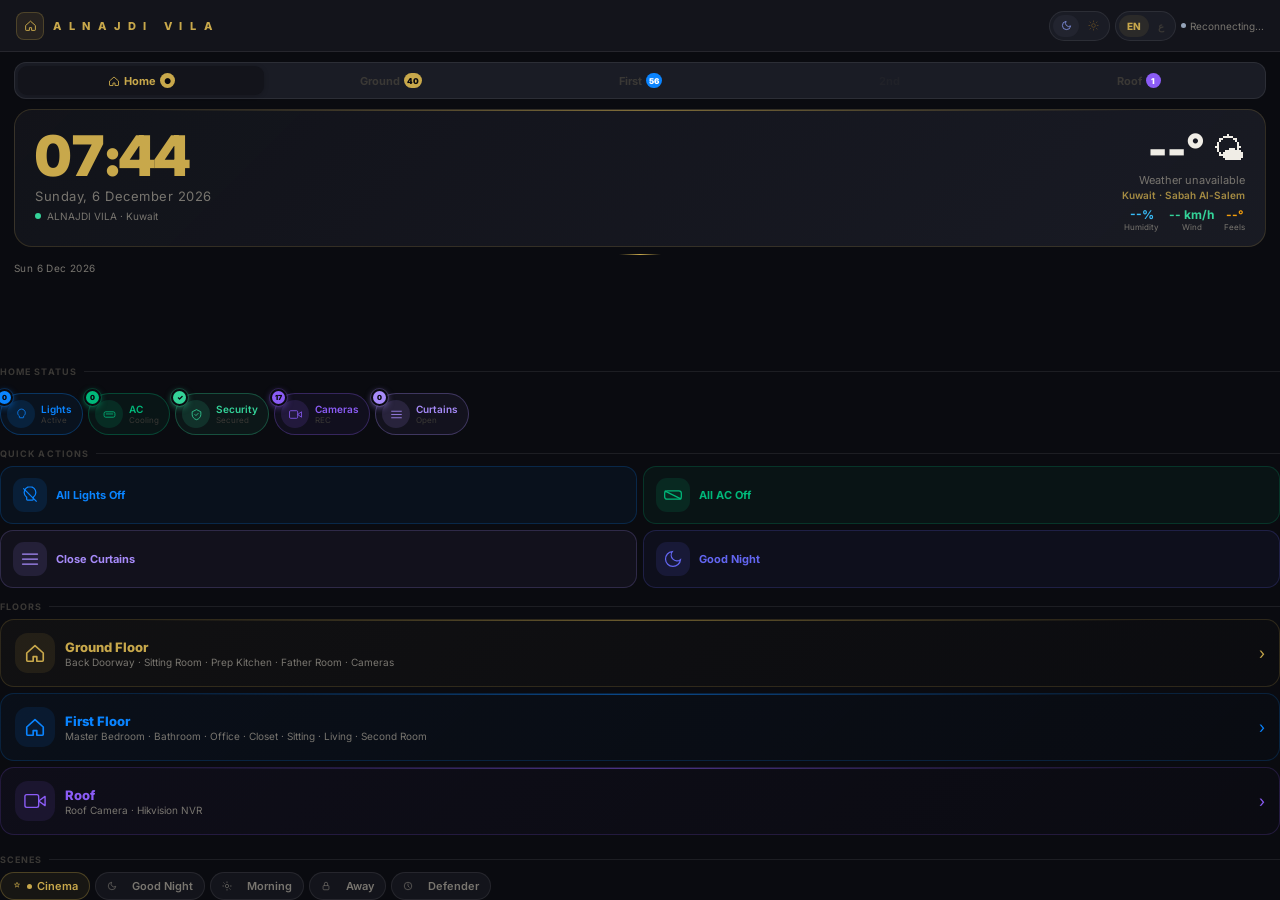
==== alnajdi-smart-vila.html @ 3de3ffc7 "refactor: Clean up animations, remove unused room cards, unify design - Remove Rooms section CSS/JS " ====
<!DOCTYPE html>
<html lang="en" dir="ltr">
<head>
<meta charset="UTF-8">
<meta name="viewport" content="width=device-width, initial-scale=1.0">
<title>ALNAJDI SMART VILA</title>
<style>
@import url('https://fonts.googleapis.com/css2?family=Inter:wght@300;400;500;600;700;800;900&family=Tajawal:wght@300;400;500;700;800&display=swap');
*{box-sizing:border-box;margin:0;padding:0;}

:root{
  --bg:#0A0B10;--s1:#13141B;--s2:#1A1C25;--s3:#22242F;
  --border:rgba(255,255,255,.08);--border2:rgba(255,255,255,.16);
  --t1:#F0EDE6;--t2:#78756F;--t3:#3A3835;--t4:#1C1A16;
  --gold:#C8A84B;
  
  --c-aqara:#0A84FF;
  --c-hikvision:#E31E24;
  --c-ecobee:#00B87A;
  --c-homey:#FF6B35;
  --c-fibaro:#F5C400;
  --c-unknown:#94A3B8;
}

html,body{background:var(--bg);color:var(--t1);font-family:'Inter',sans-serif;height:100%;overflow:hidden;}

@keyframes pulse-ring{0%{transform:scale(1);opacity:.55}100%{transform:scale(2.8);opacity:0}}
@keyframes flicker{0%,100%{opacity:1}40%{opacity:.55}60%{opacity:.95}}
@keyframes spin{to{transform:rotate(360deg)}}
@keyframes bounce{0%,100%{transform:translateY(0)}50%{transform:translateY(-5px)}}
@keyframes shimmer{0%{background-position:-300% 0}100%{background-position:300% 0}}
@keyframes fade-up{from{opacity:0;transform:translateY(8px)}to{opacity:1;transform:translateY(0)}}
@keyframes badge-pop{0%{transform:scale(.2);opacity:0}70%{transform:scale(1.25)}100%{transform:scale(1);opacity:1}}
@keyframes glow{0%,100%{opacity:.45}50%{opacity:.9}}
@keyframes blink{0%,100%{opacity:1}50%{opacity:.15}}
@keyframes popup-in{from{opacity:0;transform:scale(.88) translateY(8px)}to{opacity:1;transform:scale(1) translateY(0)}}
@keyframes slide-down{from{opacity:0;transform:translateY(-5px)}to{opacity:1;transform:translateY(0)}}
@keyframes select-pop{0%{transform:scale(.7);opacity:0}100%{transform:scale(1);opacity:1}}

/* ══════════════════════════════════════════════════════
   HA-ANIMATED CARD SYSTEM — ALNAJDI VILA PREMIUM
   Inspired by github.com/Anashost/HA-Animated-cards
   ══════════════════════════════════════════════════════ */

/* ─── Core Animations ─── */
@keyframes ring-breathe{
  0%{box-shadow:0 0 0 0 rgba(var(--ac),0.5), 0 0 15px rgba(var(--ac),0.25), inset 0 0 8px rgba(var(--ac),0.1)}
  50%{box-shadow:0 0 0 10px rgba(var(--ac),0), 0 0 25px rgba(var(--ac),0.4), inset 0 0 12px rgba(var(--ac),0.15)}
  100%{box-shadow:0 0 0 0 rgba(var(--ac),0.5), 0 0 15px rgba(var(--ac),0.25), inset 0 0 8px rgba(var(--ac),0.1)}
}
@keyframes card-glow-in{
  0%{opacity:0;transform:translateY(14px) scale(0.94)}
  50%{transform:translateY(-3px) scale(1.02)}
  100%{opacity:1;transform:translateY(0) scale(1)}
}
@keyframes status-breathe{
  0%,100%{transform:scale(1);box-shadow:0 0 0 0 rgba(var(--ac),0.5)}
  50%{transform:scale(1.06);box-shadow:0 0 0 5px rgba(var(--ac),0)}
}
@keyframes anim-progress{0%{background-position:0 0}100%{background-position:30px 0}}

/* ─── LIGHT ANIMATIONS (Warm Glow + Flicker + Hue Rotate) ─── */
@keyframes light-warm-glow{
  0%,100%{filter:drop-shadow(0 0 5px rgba(var(--ac),0.5)) brightness(1)}
  25%{filter:drop-shadow(0 0 10px rgba(var(--ac),0.7)) brightness(1.1)}
  50%{filter:drop-shadow(0 0 16px rgba(var(--ac),0.85)) brightness(1.2)}
  75%{filter:drop-shadow(0 0 10px rgba(var(--ac),0.65)) brightness(1.08)}
}
@keyframes light-flicker{
  0%,100%{opacity:1;filter:brightness(1)}
  10%{opacity:.92;filter:brightness(1.05)}
  20%{opacity:1;filter:brightness(1)}
  30%{opacity:.88;filter:brightness(1.08)}
  50%{opacity:1;filter:brightness(1.12)}
  70%{opacity:.95;filter:brightness(1)}
  85%{opacity:1;filter:brightness(1.06)}
}
@keyframes light-card-ambient{
  0%,100%{box-shadow:0 0 20px rgba(var(--bc),.08), inset 0 -2px 15px rgba(var(--bc),.04)}
  50%{box-shadow:0 0 35px rgba(var(--bc),.15), inset 0 -2px 20px rgba(var(--bc),.08)}
}
@keyframes light-ring-expand{
  0%{box-shadow:0 0 0 0 rgba(var(--ac),0.4), 0 0 0 0 rgba(var(--ac),0.2)}
  100%{box-shadow:0 0 0 12px rgba(var(--ac),0), 0 0 0 20px rgba(var(--ac),0)}
}
@keyframes rgb-hue-rotate{
  0%{filter:hue-rotate(0deg) brightness(1.1)}
  25%{filter:hue-rotate(90deg) brightness(1.2)}
  50%{filter:hue-rotate(180deg) brightness(1.1)}
  75%{filter:hue-rotate(270deg) brightness(1.2)}
  100%{filter:hue-rotate(360deg) brightness(1.1)}
}

/* ─── CLIMATE/AC ANIMATIONS (Spinning Fan + Cool Breeze + Frost) ─── */
@keyframes climate-spin{
  0%{transform:rotate(0deg)}
  100%{transform:rotate(360deg)}
}
@keyframes climate-breeze{
  0%{transform:translateX(0) scaleX(1)}
  20%{transform:translateX(3px) scaleX(1.02)}
  40%{transform:translateX(-2px) scaleX(0.98)}
  60%{transform:translateX(2px) scaleX(1.01)}
  80%{transform:translateX(-1px) scaleX(0.99)}
  100%{transform:translateX(0) scaleX(1)}
}
@keyframes climate-frost{
  0%,100%{box-shadow:0 0 20px rgba(0,184,122,.06), inset 0 0 15px rgba(0,184,122,.03)}
  50%{box-shadow:0 0 35px rgba(0,184,122,.12), inset 0 0 20px rgba(0,184,122,.06)}
}
@keyframes climate-wave{
  0%{clip-path:polygon(0% 75%,16% 72%,33% 78%,50% 73%,66% 77%,83% 71%,100% 76%,100% 100%,0% 100%)}
  50%{clip-path:polygon(0% 72%,16% 77%,33% 71%,50% 76%,66% 72%,83% 78%,100% 73%,100% 100%,0% 100%)}
  100%{clip-path:polygon(0% 75%,16% 72%,33% 78%,50% 73%,66% 77%,83% 71%,100% 76%,100% 100%,0% 100%)}
}

/* ─── CURTAIN/COVER ANIMATIONS (Slide + Fabric Wave) ─── */
@keyframes curtain-open{
  0%,100%{transform:translateY(0) scaleY(1)}
  15%{transform:translateY(-4px) scaleY(1.02)}
  30%{transform:translateY(-2px) scaleY(0.99)}
  50%{transform:translateY(-3px) scaleY(1.01)}
  75%{transform:translateY(-1px) scaleY(1)}
}
@keyframes curtain-fabric{
  0%{transform:skewX(0deg) scaleX(1)}
  25%{transform:skewX(1deg) scaleX(1.01)}
  50%{transform:skewX(0deg) scaleX(1)}
  75%{transform:skewX(-1deg) scaleX(0.99)}
  100%{transform:skewX(0deg) scaleX(1)}
}
@keyframes curtain-card-sway{
  0%,100%{box-shadow:0 0 18px rgba(var(--bc),.06), inset 0 2px 12px rgba(var(--bc),.03)}
  50%{box-shadow:0 0 28px rgba(var(--bc),.12), inset 0 2px 18px rgba(var(--bc),.06)}
}

/* ─── CAMERA ANIMATIONS (Recording Pulse + Scanning + Red Alert) ─── */
@keyframes camera-rec-pulse{
  0%,100%{opacity:1;transform:scale(1)}
  40%{opacity:.5;transform:scale(1.15)}
  60%{opacity:.8;transform:scale(1.05)}
}
@keyframes camera-scan{
  0%{background-position:0% 0%}
  50%{background-position:100% 100%}
  100%{background-position:0% 0%}
}
@keyframes camera-card-alert{
  0%,100%{border-color:rgba(var(--bc),.35);box-shadow:0 0 15px rgba(var(--bc),.08)}
  50%{border-color:rgba(var(--bc),.55);box-shadow:0 0 25px rgba(var(--bc),.18)}
}
@keyframes rec-dot-blink{
  0%,100%{opacity:1;box-shadow:0 0 3px #EF4444}
  50%{opacity:.3;box-shadow:0 0 5px #EF4444}
}

/* ─── SENSOR ANIMATIONS (Radar Sweep + Sonar + Shockwave) ─── */
@keyframes sensor-radar{
  0%{transform:rotate(0deg)}
  100%{transform:rotate(360deg)}
}
@keyframes sensor-sonar{
  0%{transform:scale(0.5);opacity:0.5;border-width:2px}
  100%{transform:scale(2.2);opacity:0;border-width:0.3px}
}
@keyframes sensor-shockwave{
  0%{box-shadow:0 0 0 0 rgba(var(--ac),0.5)}
  70%{box-shadow:0 0 0 15px rgba(var(--ac),0)}
  100%{box-shadow:0 0 0 0 rgba(var(--ac),0)}
}
@keyframes sensor-detected{
  0%,100%{background:rgba(var(--bc),.06)}
  50%{background:rgba(var(--bc),.12)}
}

/* ─── MEDIA ANIMATIONS (Equalizer Bars + Vinyl Spin + Play Pulse) ─── */
@keyframes media-eq-bar{
  0%{transform:scaleY(0.3)}
  25%{transform:scaleY(1)}
  50%{transform:scaleY(0.5)}
  75%{transform:scaleY(0.8)}
  100%{transform:scaleY(0.3)}
}
@keyframes media-vinyl{
  0%{transform:rotate(0deg)}
  100%{transform:rotate(360deg)}
}
@keyframes media-play-pulse{
  0%,100%{transform:scale(1);opacity:1}
  50%{transform:scale(1.08);opacity:.85}
}
@keyframes media-card-vibe{
  0%,100%{box-shadow:0 0 18px rgba(var(--bc),.06)}
  25%{box-shadow:0 0 22px rgba(var(--bc),.1)}
  50%{box-shadow:0 0 28px rgba(var(--bc),.14)}
  75%{box-shadow:0 0 22px rgba(var(--bc),.1)}
}

/* ─── HUB/NETWORK ANIMATIONS (Signal Rings + Data Flow) ─── */
@keyframes hub-signal{
  0%,100%{transform:scale(1);opacity:0.7}
  50%{transform:scale(1.1);opacity:1}
}
@keyframes hub-data-flow{
  0%{background-position:-200% center}
  100%{background-position:200% center}
}
@keyframes hub-ring-1{0%{transform:scale(0.8);opacity:0.6}50%{transform:scale(1.4);opacity:0}100%{transform:scale(0.8);opacity:0.6}}
@keyframes hub-ring-2{0%{transform:scale(0.6);opacity:0.4}50%{transform:scale(1.6);opacity:0}100%{transform:scale(0.6);opacity:0.4}}

/* ─── ERROR/GLITCH ANIMATION ─── */
@keyframes glitch-flicker{
  0%,88%,100%{opacity:1;transform:translate(0);filter:none}
  89%{opacity:0.7;transform:translate(-2px,1px);filter:hue-rotate(90deg)}
  91%{opacity:0.9;transform:translate(2px,-1px);filter:hue-rotate(-90deg)}
  93%{opacity:0.6;transform:translate(-1px,-1px);filter:brightness(1.5)}
  95%{opacity:1;transform:translate(1px,0);filter:none}
  97%{opacity:0.8;transform:translate(-1px,1px);filter:hue-rotate(45deg)}
}

/* ─── WATER LEAK SENSOR (Liquid Wave) ─── */
@keyframes water-wave{
  0%{transform:translateX(-100%)}
  100%{transform:translateX(100%)}
}
@keyframes water-drip{
  0%{transform:translateY(0) scale(1);opacity:1}
  80%{transform:translateY(12px) scale(0.8);opacity:0.6}
  100%{transform:translateY(14px) scale(0.5);opacity:0}
}

/* ─── DOOR SENSOR (Open/Close) ─── */
@keyframes door-swing{
  0%,100%{transform:perspective(200px) rotateY(0deg)}
  50%{transform:perspective(200px) rotateY(-15deg)}
}

/* ─── FAN ANIMATION ─── */
@keyframes fan-spin-slow{0%{transform:rotate(0)}100%{transform:rotate(360deg)}}
@keyframes fan-idle-rock{
  0%,100%{transform:rotate(0deg)}
  25%{transform:rotate(8deg)}
  75%{transform:rotate(-8deg)}
}


.app{display:flex;flex-direction:column;height:100vh;overflow:hidden;}

.tb{height:52px;background:var(--s1);border-bottom:.5px solid var(--border);display:flex;align-items:center;padding:0 16px;gap:9px;flex-shrink:0;z-index:100;}
.tb-gem{width:28px;height:28px;border-radius:8px;background:rgba(200,168,75,.1);border:.5px solid rgba(200,168,75,.25);display:flex;align-items:center;justify-content:center;}
.tb-name{font-size:11px;font-weight:800;color:var(--gold);letter-spacing:.26em;white-space:nowrap;}
.tb-sp{flex:1;}
.ctrl-pill{display:flex;align-items:center;background:var(--s2);border:.5px solid var(--border);border-radius:20px;padding:3px;gap:1px;}
.cp-btn{width:26px;height:22px;border-radius:13px;border:none;background:transparent;cursor:pointer;display:flex;align-items:center;justify-content:center;transition:background .2s;}
.cp-btn.on{background:var(--s3);}
.cp-btn svg{opacity:.3;transition:opacity .2s;}
.cp-btn.on svg{opacity:1;}
.lang-pill{display:flex;align-items:center;background:var(--s2);border:.5px solid var(--border);border-radius:20px;padding:3px;gap:1px;}
.lp{height:22px;padding:0 8px;border-radius:13px;border:none;background:transparent;cursor:pointer;font-size:10px;font-weight:800;color:var(--t3);transition:all .2s;font-family:'Inter',sans-serif;}
.lp.on{background:rgba(200,168,75,.1);color:var(--gold);}
.ha-status{display:flex;align-items:center;gap:4px;font-size:10px;color:var(--t2);}
.ha-dot{width:5px;height:5px;border-radius:50%;background:#94A3B8;transition:background .3s;}
.ha-dot.ok{background:#34D399;animation:blink 4s ease infinite;}
.ha-dot.err{background:#EF4444;}
.tb-clk{font-size:11px;font-weight:700;color:var(--gold);font-variant-numeric:tabular-nums;letter-spacing:.06em;}

.tabs-wrap{flex-shrink:0;padding:10px 14px 0;background:var(--bg);}
.tabs{display:flex;gap:3px;background:var(--s2);border:.5px solid var(--border);border-radius:12px;padding:3px;}
.tab{flex:1;padding:7px 4px;border-radius:9px;border:none;background:transparent;cursor:pointer;font-family:'Inter',sans-serif;font-size:11px;font-weight:700;color:var(--t3);transition:all .2s;text-align:center;display:flex;align-items:center;justify-content:center;gap:4px;white-space:nowrap;}
.tab.on{background:var(--s1);box-shadow:0 1px 5px rgba(0,0,0,.2);}
.tab.dis{opacity:.2;cursor:not-allowed;}
.t-bdg{min-width:15px;height:15px;border-radius:8px;padding:0 3px;font-size:8px;font-weight:900;display:flex;align-items:center;justify-content:center;color:#08080E;}

.pane{display:none;flex:1;overflow-y:auto;padding:0 14px 60px;}
.pane.on{display:block;animation:slide-down .2s ease;}
.pane::-webkit-scrollbar{width:2px;}
.pane::-webkit-scrollbar-thumb{background:var(--border2);border-radius:2px;}

.fsumm{margin:10px 0 0;background:var(--s1);border:.5px solid var(--border);border-radius:13px;padding:11px 13px;}
.fsumm-title{font-size:9px;font-weight:700;letter-spacing:.1em;text-transform:uppercase;margin-bottom:9px;}
.fsumm-chips{display:flex;flex-wrap:wrap;gap:5px;}
.fchip{display:flex;align-items:center;gap:5px;padding:5px 9px 5px 6px;border-radius:26px;position:relative;animation:badge-pop .3s ease both;}
.fchip-ico{width:22px;height:22px;border-radius:50%;display:flex;align-items:center;justify-content:center;flex-shrink:0;}
.fchip-bdg{position:absolute;top:-5px;left:-5px;min-width:16px;height:16px;border-radius:8px;padding:0 3px;display:flex;align-items:center;justify-content:center;font-size:7px;font-weight:900;border:2px solid var(--bg);z-index:2;box-shadow:0 2px 6px rgba(0,0,0,.4);}
.fchip-lbl{font-size:10px;font-weight:600;}

.rnav{position:sticky;top:0;z-index:90;background:var(--bg);padding:8px 0 6px;border-bottom:.5px solid var(--border);margin-bottom:2px;}
.rnav-row{display:flex;gap:5px;overflow-x:auto;scrollbar-width:none;}
.rnav-row::-webkit-scrollbar{display:none;}
.rnav-btn{display:flex;align-items:center;gap:5px;padding:5px 10px;border-radius:24px;flex-shrink:0;background:var(--s1);border:.5px solid var(--border);font-family:inherit;font-size:11px;font-weight:600;color:var(--t2);cursor:pointer;transition:all .18s;}
.rnav-btn.on{border-color:rgba(var(--rc),.35);color:rgb(var(--rc));background:rgba(var(--rc),.07);}
.rn-dot{width:5px;height:5px;border-radius:50%;opacity:0;flex-shrink:0;}
.rnav-btn.on .rn-dot{opacity:1;animation:blink 3.5s ease infinite;}

.fctrl{display:flex;align-items:center;justify-content:space-between;flex-wrap:wrap;gap:7px;background:var(--s1);border:.5px solid var(--border);border-radius:12px;padding:8px 12px;margin:9px 0 0;}
.fctrl-lbl{font-size:9px;font-weight:700;color:var(--t3);letter-spacing:.1em;text-transform:uppercase;}
.fctrl-btns{display:flex;gap:5px;flex-wrap:wrap;}
.fc-btn{padding:5px 11px;border-radius:17px;border:.5px solid var(--border);background:transparent;font-family:inherit;font-size:10px;font-weight:600;color:var(--t2);cursor:pointer;transition:all .18s;}
.fc-btn:hover{border-color:var(--border2);color:var(--t1);}
.fc-btn.red{border-color:rgba(239,68,68,.3);color:#EF4444;}

.room{margin-top:13px;animation:fade-up .25s ease;}
.room-bar{border-radius:12px 12px 0 0;padding:9px 12px;display:flex;align-items:center;justify-content:space-between;}
.room-bar-l{display:flex;align-items:center;gap:7px;}
.room-dot{width:8px;height:8px;border-radius:50%;flex-shrink:0;}
.room-title{font-size:13px;font-weight:800;}
.room-cnt{font-size:10px;color:var(--t3);}
.room-off-btn{padding:4px 9px;border-radius:17px;border:.5px solid;background:transparent;font-family:inherit;font-size:9px;font-weight:600;cursor:pointer;opacity:.7;transition:opacity .18s;}
.room-off-btn:hover{opacity:1;}
.room-summ{background:var(--s1);border-top:none;padding:7px 12px;display:flex;flex-wrap:wrap;gap:5px;}
.rs-chip{display:flex;align-items:center;gap:4px;padding:3px 8px 3px 5px;border-radius:17px;position:relative;}
.rs-ico{width:17px;height:17px;border-radius:50%;display:flex;align-items:center;justify-content:center;flex-shrink:0;}
.rs-n{font-size:9px;font-weight:700;}
.rs-l{font-size:9px;color:var(--t2);}
.rs-bdg{position:absolute;top:-4px;left:-4px;min-width:13px;height:13px;border-radius:7px;padding:0 2px;display:flex;align-items:center;justify-content:center;font-size:7px;font-weight:900;border:1.5px solid var(--bg);z-index:2;}
.room-grid-wrap{background:var(--s1);border-top:none;border-radius:0 0 12px 12px;padding:10px;}

.dev-grid{display:grid;grid-template-columns:repeat(auto-fill,minmax(135px,1fr));gap:7px;}

.dc{
  border-radius:14px;padding:12px;
  cursor:pointer;position:relative;overflow:hidden;
  transition:transform .2s ease,border-color .3s,background .3s,box-shadow .3s;
  border:.5px solid var(--border);
  background:var(--s2);
}
.dc:hover{transform:translateY(-2px);box-shadow:0 4px 15px rgba(0,0,0,.2);}
.dc.active{
  border-color:rgba(var(--bc),.3);
  background:rgba(var(--bc),.05);
  box-shadow:0 0 15px rgba(var(--bc),.08);
}
.dc.active:hover{box-shadow:0 0 20px rgba(var(--bc),.14);}
.dc::before{content:'';position:absolute;top:0;left:10%;right:10%;height:1px;border-radius:0 0 3px 3px;background:radial-gradient(ellipse,rgb(var(--bc)),transparent 70%);opacity:0;transition:opacity .3s;}
.dc.active::before{opacity:.6;}
.dc::after{content:'';position:absolute;inset:0;border-radius:14px;opacity:0;transition:opacity .4s;pointer-events:none;background:radial-gradient(circle at 50% 0%,rgba(var(--bc),.06),transparent 70%);}
.dc.active::after{opacity:1;}
.dc-shm{position:absolute;inset:0;background:linear-gradient(90deg,transparent,rgba(255,255,255,.01),transparent);background-size:300% 100%;pointer-events:none;border-radius:14px;animation:shimmer 10s ease infinite;}
.dc.active .dc-shm{background:linear-gradient(90deg,transparent,rgba(var(--bc),.02),transparent);background-size:300% 100%;}

/* ══════ TYPE-SPECIFIC CARD ACCENTS (subtle) ══════ */
.dc.active{--ac:var(--bc);}
.dc.active.type-light::after{background:radial-gradient(ellipse at 50% -10%,rgba(var(--bc),.1),transparent 60%);}
.dc.active.type-climate::after{background:linear-gradient(180deg,rgba(var(--bc),.06) 0%,transparent 50%);}
.dc.active.type-camera::after{background:radial-gradient(circle at 25% 25%,rgba(var(--bc),.06),transparent 55%);}
.dc.active.type-media::after{background:radial-gradient(ellipse at 50% 80%,rgba(var(--bc),.06),transparent 60%);}

/* ══════ ANIMATED PROGRESS BAR ══════ */
.dc.active .dc-fill{
  background-image:linear-gradient(45deg,rgba(255,255,255,.15) 25%,transparent 25%,transparent 50%,rgba(255,255,255,.15) 50%,rgba(255,255,255,.15) 75%,transparent 75%);
  background-size:15px 15px;
  animation:anim-progress .8s linear infinite;
}

/* ══════ CLIMATE WAVE OVERLAY ══════ */
.climate-wave-overlay{
  position:absolute;bottom:0;left:0;right:0;height:30%;
  border-radius:0 0 16px 16px;
  pointer-events:none;overflow:hidden;
  opacity:0;transition:opacity .4s;
}
.dc.active.type-climate .climate-wave-overlay{opacity:1;}
.climate-wave-inner{
  position:absolute;bottom:-5px;left:-10%;right:-10%;height:200%;
  background:rgba(var(--bc),.06);
  border-radius:45%;
  animation:climate-wave 4s ease-in-out infinite;
}

/* ══════ CAMERA SCAN LINE ══════ */
.camera-scanline{
  position:absolute;top:0;left:0;right:0;height:2px;
  background:linear-gradient(90deg,transparent,rgba(var(--bc),.6),transparent);
  pointer-events:none;opacity:0;
  animation:none;
}
.dc.active.type-camera .camera-scanline{
  opacity:1;
  animation:camera-scan-line 3s ease-in-out infinite;
}
@keyframes camera-scan-line{
  0%{top:0;opacity:0}
  10%{opacity:1}
  90%{opacity:1}
  100%{top:100%;opacity:0}
}

.dc-r1{display:flex;align-items:flex-start;justify-content:space-between;margin-bottom:9px;}
.ico-btn{
  position:relative;width:52px;height:52px;border-radius:15px;
  display:flex;align-items:center;justify-content:center;
  border:none;cursor:pointer;transition:transform .2s ease;flex-shrink:0;
}
.ico-btn:hover{transform:scale(1.06);}
.ico-btn::before{content:'';position:absolute;inset:-5px;border-radius:20px;opacity:0;}
.ico-btn::after{content:'';position:absolute;inset:-5px;border-radius:20px;border:1px solid rgba(var(--bc),.15);opacity:0;transition:opacity .3s;}
.dc.active .ico-btn::after{opacity:1;}
.dc.active .ico-btn svg{filter:drop-shadow(0 0 3px rgba(var(--bc),.3));transition:filter .3s;}

/* LIGHT: gentle warm glow */
.dc.active.type-light .ico-btn svg{animation:light-warm-glow 5s ease-in-out infinite;}

/* CLIMATE: slow spin */
.dc.active.type-climate .ico-btn svg{animation:climate-spin 8s linear infinite;}

/* COVER: subtle slide */
.dc.active.type-cover .ico-btn svg{animation:curtain-open 6s ease-in-out infinite;}

/* CAMERA: gentle pulse */
.dc.active.type-camera .ico-btn svg{animation:camera-rec-pulse 3s ease-in-out infinite;}

/* SENSOR: soft glow */
.dc.active.type-sensor .ico-btn svg{animation:light-warm-glow 5s ease-in-out infinite;}

/* HUB: steady signal */
.dc.active.type-hub .ico-btn svg{animation:hub-signal 5s ease-in-out infinite;}

/* MEDIA: soft pulse */
.dc.active.type-media .ico-btn svg{animation:media-play-pulse 4s ease-in-out infinite;}

.chg-dot{
  position:absolute;bottom:-1px;right:-1px;
  width:13px;height:13px;border-radius:50%;
  background:var(--s2);border:2px solid var(--bg);
  display:flex;align-items:center;justify-content:center;
  z-index:4;cursor:pointer;
}
.chg-dot::after{content:'';width:6px;height:6px;border-radius:50%;background:rgb(var(--bc));}

.nbdg{
  position:absolute;top:-6px;left:-6px;
  min-width:18px;height:18px;border-radius:9px;padding:0 4px;
  display:flex;align-items:center;justify-content:center;
  font-size:8px;font-weight:900;
  border:2px solid var(--bg);z-index:5;
  animation:badge-pop .4s cubic-bezier(.34,1.56,.64,1) both;
  color:#08080E;
}

.tog{width:30px;height:17px;border-radius:9px;border:none;cursor:pointer;position:relative;flex-shrink:0;margin-top:3px;transition:background .22s;}
.tog::after{content:'';position:absolute;width:11px;height:11px;border-radius:50%;background:white;top:3px;transition:all .22s;box-shadow:0 1px 4px rgba(0,0,0,.4);}
.tog.off{background:var(--s3);}
.tog.off::after{right:3px;}
.tog.on::after{left:3px;}

.dc-name{font-size:13px;font-weight:800;color:var(--t1);line-height:1.2;margin-bottom:2px;letter-spacing:-.01em;}
.dc-val{font-size:20px;font-weight:900;line-height:1;letter-spacing:-.02em;margin-bottom:6px;transition:color .2s;}
.dc-val-u{font-size:11px;font-weight:500;opacity:.65;}
.dc-prog{margin-bottom:8px;}
.dc-track{height:2px;background:var(--s3);border-radius:2px;overflow:hidden;}
.dc-fill{height:100%;border-radius:2px;transition:width .5s ease;}

.dc-det{border-top:.5px solid rgba(255,255,255,.06);padding-top:8px;display:flex;flex-direction:column;gap:4px;}
.det-row{display:flex;align-items:center;justify-content:space-between;gap:5px;}
.det-k{font-size:7px;font-weight:600;color:var(--t3);letter-spacing:.06em;text-transform:uppercase;white-space:nowrap;flex-shrink:0;}
.det-v{font-size:9px;font-weight:500;color:var(--t2);white-space:nowrap;overflow:hidden;text-overflow:ellipsis;}
.det-v.hi{font-weight:700;}
.det-v.ok{color:#34D399;}
.sd{display:inline-block;width:5px;height:5px;border-radius:50%;margin-left:3px;vertical-align:middle;}

.pop-wrap{position:absolute;z-index:999;bottom:calc(100% + 9px);right:0;left:0;}
.pop{background:#1B1D2A;border:.5px solid var(--border2);border-radius:13px;padding:11px;box-shadow:0 10px 40px rgba(0,0,0,.75);animation:popup-in .18s cubic-bezier(.34,1.3,.64,1) both;}
.pop-title{font-size:9px;font-weight:700;color:var(--t3);letter-spacing:.1em;text-transform:uppercase;margin-bottom:8px;}
.pop-row{display:flex;flex-wrap:wrap;gap:4px;margin-bottom:6px;}
.pop-opt{display:flex;align-items:center;gap:5px;padding:5px 9px;border-radius:24px;background:var(--s2);border:.5px solid var(--border);cursor:pointer;transition:all .14s;font-size:10px;font-weight:600;color:var(--t2);}
.pop-opt:hover{border-color:var(--border2);color:var(--t1);}
.pop-opt.on{background:rgba(var(--bc),.09);border-color:rgba(var(--bc),.35);color:rgb(var(--bc));}
.pop-ico{width:18px;height:18px;border-radius:50%;display:flex;align-items:center;justify-content:center;background:rgba(var(--bc),.15);flex-shrink:0;}
.pop-divider{height:.5px;background:var(--border);margin:8px 0;}

.pop-colors{display:flex;gap:5px;flex-wrap:wrap;margin-bottom:4px;}
.pop-clr{width:22px;height:22px;border-radius:50%;cursor:pointer;border:2px solid transparent;transition:all .15s;flex-shrink:0;}
.pop-clr.sel{border-color:white;transform:scale(1.2);}

.pop-upload{display:flex;align-items:center;justify-content:center;gap:5px;padding:6px 10px;border-radius:24px;background:rgba(139,92,246,.08);border:.5px solid rgba(139,92,246,.28);cursor:pointer;font-size:10px;font-weight:600;color:#8B5CF6;width:100%;}
.pop-upload:hover{background:rgba(139,92,246,.14);}
.pop-arr{width:0;height:0;border-left:7px solid transparent;border-right:7px solid transparent;border-top:7px solid #1B1D2A;position:absolute;bottom:-7px;right:19px;}

.status-bar{display:flex;flex-wrap:wrap;gap:5px;padding:9px 0 0;}
.sch{display:flex;align-items:center;gap:6px;padding:6px 10px 6px 6px;border-radius:34px;background:var(--s1);border:.5px solid var(--border);position:relative;cursor:pointer;transition:all .18s;}
.sch.on{border-color:rgba(var(--sc),.3);background:rgba(var(--sc),.06);}
.sch-bub{width:28px;height:28px;border-radius:50%;display:flex;align-items:center;justify-content:center;background:rgba(var(--sc),.14);}
.sch.on .sch-bub svg{}
.sch-bdg{position:absolute;top:-5px;left:-5px;min-width:17px;height:17px;border-radius:9px;padding:0 3px;display:flex;align-items:center;justify-content:center;font-size:7px;font-weight:900;background:rgb(var(--sc));color:#08080E;border:2px solid var(--bg);box-shadow:0 2px 6px rgba(var(--sc),.5);z-index:2;animation:badge-pop .4s cubic-bezier(.34,1.56,.64,1) both;}
.sch-bdg::before{content:'';position:absolute;inset:-3px;border-radius:12px;border:1px solid rgba(var(--sc),.2);}
.sch-lbl{font-size:10px;font-weight:600;}
.sch.on .sch-lbl{color:rgb(var(--sc));}
.sch-sub{font-size:8px;color:var(--t3);}

.hero{text-align:center;padding:13px 0 9px;}
.hero-title{font-size:clamp(14px,3.5vw,22px);font-weight:900;color:var(--gold);letter-spacing:.28em;text-transform:uppercase;}
.hero-line{width:42px;height:1px;background:linear-gradient(90deg,transparent,var(--gold),transparent);margin:7px auto;}
.hero-date{font-size:10px;color:var(--t2);letter-spacing:.04em;}
.sec{font-size:9px;font-weight:700;color:var(--t3);letter-spacing:.12em;text-transform:uppercase;margin:13px 0 7px;display:flex;align-items:center;gap:7px;}
.sec::after{content:'';flex:1;height:.5px;background:var(--border);}

.fn-btn{display:flex;align-items:center;gap:10px;padding:13px 14px;border-radius:14px;background:var(--s1);border:.5px solid var(--border);cursor:pointer;transition:all .2s;margin-bottom:6px;position:relative;overflow:hidden;}
.fn-btn:hover{transform:translateY(-2px);}
.fn-ico{width:40px;height:40px;border-radius:13px;display:flex;align-items:center;justify-content:center;flex-shrink:0;}
.fn-info{flex:1;}
.fn-name{font-size:13px;font-weight:800;margin-bottom:1px;}
.fn-sub{font-size:10px;color:var(--t2);}
.fn-arr{color:var(--t3);font-size:16px;}

.qa-grid{display:grid;grid-template-columns:1fr 1fr;gap:6px;}
.qa-btn{display:flex;align-items:center;gap:9px;padding:11px 12px;border-radius:13px;background:var(--s1);border:.5px solid var(--border);cursor:pointer;transition:all .2s;}
.qa-btn:hover{transform:translateY(-1px);}
.qa-ico{width:34px;height:34px;border-radius:11px;display:flex;align-items:center;justify-content:center;flex-shrink:0;}
.qa-name{font-size:11px;font-weight:700;}

.scenes{display:flex;flex-wrap:wrap;gap:5px;}
.sc-chip{display:flex;align-items:center;gap:5px;padding:6px 11px;border-radius:23px;background:var(--s1);border:.5px solid var(--border);font-size:11px;font-weight:600;color:var(--t2);cursor:pointer;transition:all .18s;}
.sc-chip.on{background:rgba(var(--sc),.07);border-color:rgba(var(--sc),.3);color:rgb(var(--sc));}
.sc-dot{width:5px;height:5px;border-radius:50%;opacity:0;background:rgb(var(--sc));}
.sc-chip.on .sc-dot{opacity:1;animation:blink 3s ease infinite;}

.sel-bar{position:sticky;top:0;z-index:80;background:#1A1C2E;border:1px solid rgba(139,92,246,.3);border-radius:13px;padding:8px 12px;display:none;align-items:center;gap:7px;flex-wrap:wrap;animation:fade-up .2s ease;margin-top:8px;}
.sel-bar.show{display:flex;}
.sel-cnt{font-size:12px;font-weight:700;color:#8B5CF6;}
.sel-btns{display:flex;gap:5px;margin-right:auto;}
.sel-btn{padding:5px 11px;border-radius:17px;border:.5px solid var(--border);background:transparent;font-family:'Inter',sans-serif;font-size:11px;font-weight:600;color:var(--t2);cursor:pointer;transition:all .14s;}
.sel-btn.primary{background:rgba(139,92,246,.1);border-color:rgba(139,92,246,.3);color:#8B5CF6;}
.sel-btn.cancel{color:var(--t3);}
.grp-btn{display:flex;align-items:center;gap:5px;padding:4px 10px;border-radius:17px;border:.5px solid var(--border);background:transparent;font-family:'Inter',sans-serif;font-size:10px;font-weight:600;color:var(--t2);cursor:pointer;transition:all .14s;}
.grp-btn.on{background:rgba(139,92,246,.1);border-color:rgba(139,92,246,.3);color:#8B5CF6;}
.sel-check{position:absolute;top:-7px;right:-7px;width:20px;height:20px;border-radius:50%;background:#8B5CF6;border:2px solid var(--bg);display:none;align-items:center;justify-content:center;z-index:10;animation:select-pop .2s ease;}
.dc.sel .sel-check{display:flex;}
.dc.sel{outline:2px solid #8B5CF6;outline-offset:2px;}

.gc{background:var(--s1);border:1px solid rgba(139,92,246,.28);border-radius:13px;overflow:hidden;margin-top:11px;position:relative;}
.gc::before{content:'';position:absolute;top:0;left:6%;right:6%;height:1px;background:radial-gradient(ellipse,#8B5CF6,transparent 70%);opacity:.8;}
.gc-head{padding:12px;display:flex;align-items:center;gap:10px;cursor:pointer;}
.gc-ico{width:44px;height:44px;border-radius:14px;background:rgba(139,92,246,.1);display:flex;align-items:center;justify-content:center;position:relative;flex-shrink:0;}
.gc-ico::after{content:'';position:absolute;inset:-5px;border-radius:19px;border:1.5px solid rgba(139,92,246,.5);animation:pulse-ring 2s ease-out infinite;}
.gc-ico svg{filter:drop-shadow(0 0 6px rgba(139,92,246,.9));}
.gc-info{flex:1;}
.gc-name{font-size:13px;font-weight:800;color:var(--t1);margin-bottom:2px;}
.gc-sub{font-size:10px;color:var(--t3);display:flex;align-items:center;gap:4px;}
.gc-badge{background:rgba(139,92,246,.1);border:.5px solid rgba(139,92,246,.28);color:#8B5CF6;font-size:8px;font-weight:700;padding:2px 6px;border-radius:7px;}
.gc-tog{width:32px;height:18px;border-radius:9px;background:#8B5CF6;border:none;cursor:pointer;position:relative;flex-shrink:0;}
.gc-tog::after{content:'';position:absolute;width:12px;height:12px;border-radius:50%;background:white;top:3px;left:3px;}
.gc-exp{width:26px;height:26px;border-radius:8px;background:rgba(139,92,246,.08);border:.5px solid rgba(139,92,246,.22);display:flex;align-items:center;justify-content:center;cursor:pointer;transition:transform .25s;flex-shrink:0;}
.gc-exp.open{transform:rotate(180deg);}
.gc-devs{max-height:0;overflow:hidden;transition:max-height .35s ease,padding .3s;border-top:0 solid rgba(139,92,246,.14);padding:0 10px;}
.gc-devs.open{max-height:600px;padding:10px;border-top:.5px solid rgba(139,92,246,.14);}
.gc-grid{display:grid;grid-template-columns:repeat(auto-fill,minmax(120px,1fr));gap:6px;}
.gd{background:rgba(139,92,246,.05);border:.5px solid rgba(139,92,246,.16);border-radius:11px;padding:9px;}
.gd-top{display:flex;align-items:center;justify-content:space-between;margin-bottom:6px;}
.gd-ico{width:28px;height:28px;border-radius:9px;background:rgba(139,92,246,.1);display:flex;align-items:center;justify-content:center;}
.gd-tog{width:24px;height:14px;border-radius:7px;background:#8B5CF6;border:none;cursor:pointer;position:relative;}
.gd-tog::after{content:'';position:absolute;width:8px;height:8px;border-radius:50%;background:white;top:3px;left:3px;}
.gd-name{font-size:9px;font-weight:600;color:var(--t2);}
.gd-val{font-size:13px;font-weight:900;color:#8B5CF6;}
.gd-brand{font-size:7px;color:var(--t3);margin-top:1px;}

.modal-bg{position:fixed;inset:0;background:rgba(0,0,0,.72);z-index:500;display:none;align-items:center;justify-content:center;padding:16px;}
.modal-bg.show{display:flex;}
.modal{background:#1A1C2E;border:1px solid rgba(139,92,246,.28);border-radius:17px;padding:18px;width:100%;max-width:340px;animation:popup-in .22s cubic-bezier(.34,1.3,.64,1) both;}
.modal-title{font-size:15px;font-weight:800;color:var(--t1);margin-bottom:3px;}
.modal-sub{font-size:10px;color:var(--t3);margin-bottom:14px;}
.modal-lbl{font-size:8px;font-weight:700;color:var(--t3);letter-spacing:.08em;text-transform:uppercase;margin-bottom:5px;display:block;}
.modal-inp{width:100%;background:var(--s2);border:.5px solid var(--border2);border-radius:9px;padding:8px 11px;font-family:'Inter',sans-serif;font-size:12px;color:var(--t1);outline:none;margin-bottom:10px;}
.modal-inp:focus{border-color:rgba(139,92,246,.4);}
.modal-devs{display:flex;flex-wrap:wrap;gap:4px;margin-bottom:14px;}
.mdp{padding:3px 8px;border-radius:11px;background:rgba(139,92,246,.1);border:.5px solid rgba(139,92,246,.24);font-size:9px;font-weight:600;color:#8B5CF6;}
.modal-footer{display:flex;gap:7px;justify-content:flex-end;}
.modal-cancel{padding:7px 13px;border-radius:9px;border:.5px solid var(--border);background:transparent;font-family:'Inter',sans-serif;font-size:11px;font-weight:600;color:var(--t2);cursor:pointer;}
.modal-create{padding:7px 15px;border-radius:9px;background:#8B5CF6;border:none;font-family:'Inter',sans-serif;font-size:11px;font-weight:700;color:white;cursor:pointer;}

.brand-logo{display:flex;align-items:center;opacity:.75;}


/* ═══ SUBTLE HOVER EFFECTS ═══ */
.sc-chip:hover{transform:translateY(-1px);}
.qa-btn:hover{transform:translateY(-1px);}
.fn-btn:hover{transform:translateY(-1px);border-color:var(--border2);}
.fn-btn::before{content:'';position:absolute;top:0;left:10%;right:10%;height:1px;background:radial-gradient(ellipse,var(--fn-color,var(--gold)),transparent 70%);opacity:.5;}
.sch:hover{transform:translateY(-1px);}
.tog{transition:background .22s;}
.tog.on{box-shadow:0 0 6px rgba(var(--bc),.25);}

/* ══════ EQUALIZER BARS (for media cards) ══════ */
.media-waves{display:flex;align-items:flex-end;gap:2px;height:18px;}
.media-wave-bar{width:3px;border-radius:2px;animation:media-eq-bar 1s ease-in-out infinite;}
.media-wave-bar:nth-child(1){height:35%;animation-delay:0s;animation-duration:.8s}
.media-wave-bar:nth-child(2){height:65%;animation-delay:.1s;animation-duration:.6s}
.media-wave-bar:nth-child(3){height:45%;animation-delay:.2s;animation-duration:.9s}
.media-wave-bar:nth-child(4){height:80%;animation-delay:.05s;animation-duration:.7s}
.media-wave-bar:nth-child(5){height:55%;animation-delay:.15s;animation-duration:.85s}

/* ══════ SENSOR RADAR (Sonar + Sweep) ══════ */
.sensor-radar{
  position:absolute;top:50%;left:50%;width:36px;height:36px;
  transform:translate(-50%,-50%);pointer-events:none;
}
.sensor-radar::before{
  content:'';position:absolute;inset:0;border-radius:50%;
  border:2px solid rgba(var(--bc),.5);
  animation:sensor-sonar 2s ease-out infinite;
}
.sensor-radar::after{
  content:'';position:absolute;inset:5px;border-radius:50%;
  border:1.5px solid rgba(var(--bc),.35);
  animation:sensor-sonar 2s ease-out .7s infinite;
}
/* Third ring for deeper effect */
.sensor-radar-inner{
  position:absolute;inset:10px;border-radius:50%;
  border:1px solid rgba(var(--bc),.2);
  animation:sensor-sonar 2s ease-out 1.4s infinite;
}

/* ══════ RECORDING DOT (for cameras) ══════ */
.rec-dot{
  display:inline-flex;align-items:center;gap:3px;
  font-size:7px;font-weight:800;color:#EF4444;
  letter-spacing:.05em;
}
.rec-dot::before{
  content:'';width:7px;height:7px;border-radius:50%;
  background:#EF4444;
  animation:rec-dot-blink 1.2s ease-in-out infinite;
}

/* ══════ WATER LEAK INDICATOR ══════ */
.water-indicator{
  position:absolute;bottom:0;left:0;right:0;height:4px;
  border-radius:0 0 16px 16px;overflow:hidden;
  pointer-events:none;
}
.water-indicator-wave{
  position:absolute;inset:0;
  background:linear-gradient(90deg,transparent,rgba(56,189,248,.4),transparent);
  animation:water-wave 2s ease-in-out infinite;
}

/* ══════ DOOR SENSOR INDICATOR ══════ */
.dc.active.type-sensor[data-ico="door"] .ico-btn svg{
  animation:door-swing 3s ease-in-out infinite;
  transform-origin:left center;
}


/* ═══ ERROR DEVICE ANIMATION ═══ */
.dc.error{border-color:rgba(239,68,68,.3);background:rgba(239,68,68,.04);}
.dc.error .ico-btn{animation:glitch-flicker 3s ease-in-out infinite !important;}
.dc.error::before{background:radial-gradient(ellipse,#EF4444,transparent 70%);}
</style>
</head>
<body>
<div class="app" id="app">

<div class="tb">
  <div class="tb-gem"><svg width="13" height="13" viewBox="0 0 24 24" fill="none"><path d="M3 12L12 4l9 8v8a1 1 0 01-1 1H14v-5h-4v5H4a1 1 0 01-1-1v-8z" stroke="#C8A84B" stroke-width="1.8" stroke-linejoin="round"/></svg></div>
  <div class="tb-name">A&nbsp;L&nbsp;N&nbsp;A&nbsp;J&nbsp;D&nbsp;I&nbsp;&nbsp;&nbsp;V&nbsp;I&nbsp;L&nbsp;A</div>
  <div class="tb-sp"></div>
  <div style="display:flex;align-items:center;gap:5px;">
    <div class="ctrl-pill">
      <button class="cp-btn on" id="btn-dk" onclick="setTheme('dark')"><svg width="11" height="11" viewBox="0 0 24 24" fill="none"><path d="M21 12.79A9 9 0 1111.21 3 7 7 0 0021 12.79z" stroke="#8B9CF4" stroke-width="1.7"/></svg></button>
      <button class="cp-btn" id="btn-lt" onclick="setTheme('light')"><svg width="11" height="11" viewBox="0 0 24 24" fill="none"><circle cx="12" cy="12" r="4" stroke="#FBB024" stroke-width="1.7"/><path d="M12 2v2M12 20v2M4.22 4.22l1.42 1.42M18.36 18.36l1.42 1.42M2 12h2M20 12h2M4.22 19.78l1.42-1.42M18.36 5.64l1.42-1.42" stroke="#FBB024" stroke-width="1.7" stroke-linecap="round"/></svg></button>
    </div>
    <div class="lang-pill">
      <button class="lp on" id="btn-en" onclick="setLang('en')">EN</button>
      <button class="lp" id="btn-ar" onclick="setLang('ar')">ع</button>
    </div>
    <div class="ha-status"><div class="ha-dot" id="ha-dot"></div><span id="ha-txt">Connecting</span></div>
    
  </div>
</div>

<div class="tabs-wrap">
  <div class="tabs">
    <button class="tab on" id="tab-home" onclick="showPane('home',this)" style="color:var(--gold)">
      <svg width="12" height="12" viewBox="0 0 24 24" fill="none"><path d="M3 12L12 4l9 8v8a1 1 0 01-1 1H14v-5h-4v5H4a1 1 0 01-1-1v-8z" stroke="currentColor" stroke-width="1.8" stroke-linejoin="round"/></svg>
      <span class="en">Home</span><span class="ar" style="display:none">الرئيسية</span>
      <span class="t-bdg" style="background:var(--gold)">●</span>
    </button>
    <button class="tab" id="tab-g" onclick="showPane('g',this)" style="">
      <span class="en">Ground</span><span class="ar" style="display:none">أرضي</span>
      <span class="t-bdg" id="tb-g" style="background:#C8A84B">40</span>
    </button>
    <button class="tab" id="tab-1" onclick="showPane('1',this)">
      <span class="en">First</span><span class="ar" style="display:none">أول</span>
      <span class="t-bdg" id="tb-1" style="background:#0A84FF;color:white">56</span>
    </button>
    <button class="tab dis">
      <span class="en">2nd</span><span class="ar" style="display:none">ثاني</span>
    </button>
    <button class="tab" id="tab-r" onclick="showPane('r',this)">
      <span class="en">Roof</span><span class="ar" style="display:none">سطح</span>
      <span class="t-bdg" id="tb-r" style="background:#8B5CF6;color:white">1</span>
    </button>
  </div>
</div>

<div class="pane on" id="pane-home">
  <!-- HERO WIDGET: Clock + Date + Weather -->
  <div id="hero-widget" style="
    background: linear-gradient(135deg, rgba(19,20,27,0.9), rgba(26,28,37,0.95));
    border: 0.5px solid rgba(200,168,75,0.18);
    border-radius: 18px;
    padding: 18px 20px 14px;
    margin: 10px 0 0;
    position: relative;
    overflow: hidden;
  ">
    <div style="position:absolute;top:0;left:10%;right:10%;height:1px;background:radial-gradient(ellipse,rgba(200,168,75,0.6),transparent 70%);"></div>
    <div style="display:flex;align-items:flex-start;justify-content:space-between;flex-wrap:wrap;gap:12px;">
      <!-- Clock + Date -->
      <div>
        <div id="hw-clk" style="font-size:clamp(36px,7vw,56px);font-weight:900;color:#C8A84B;letter-spacing:-0.02em;line-height:1;font-variant-numeric:tabular-nums;">00:00</div>
        <div id="hw-date" style="font-size:13px;color:rgba(120,117,111,1);margin-top:4px;letter-spacing:0.04em;"></div>
        <div style="display:flex;align-items:center;gap:6px;margin-top:6px;">
          <div style="width:6px;height:6px;border-radius:50%;background:#34D399;animation:blink-anim 2.5s ease infinite;"></div>
          <span style="font-size:10px;color:rgba(120,117,111,1);">ALNAJDI VILA · Kuwait</span>
        </div>
      </div>
      <!-- Weather -->
      <div id="hw-weather" style="text-align:right;min-width:120px;">
        <div style="display:flex;align-items:center;justify-content:flex-end;gap:8px;">
          <div id="hw-temp" style="font-size:clamp(28px,5vw,42px);font-weight:900;color:#F0EDE6;line-height:1;">--°</div>
          <div id="hw-icon" style="font-size:32px;line-height:1;">🌤</div>
        </div>
        <div id="hw-desc" style="font-size:11px;color:rgba(120,117,111,1);margin-top:3px;">Loading...</div>
        <div id="hw-location" style="font-size:10px;color:rgba(200,168,75,0.8);margin-top:2px;font-weight:600;">Kuwait · Sabah Al-Salem</div>
        <div style="display:flex;justify-content:flex-end;gap:10px;margin-top:6px;">
          <div style="text-align:center;">
            <div id="hw-humidity" style="font-size:12px;font-weight:700;color:#38BDF8;">--%</div>
            <div style="font-size:8px;color:rgba(120,117,111,1);">Humidity</div>
          </div>
          <div style="text-align:center;">
            <div id="hw-wind" style="font-size:12px;font-weight:700;color:#34D399;">-- km/h</div>
            <div style="font-size:8px;color:rgba(120,117,111,1);">Wind</div>
          </div>
          <div style="text-align:center;">
            <div id="hw-feels" style="font-size:12px;font-weight:700;color:#F59E0B;">--°</div>
            <div style="font-size:8px;color:rgba(120,117,111,1);">Feels</div>
          </div>
        </div>
      </div>
    </div>
  </div>
  <style>
    @keyframes blink-anim{0%,100%{opacity:1}50%{opacity:.15}}
  </style>

  <div class="hero-line"></div>
    <div class="hero-date" id="hdate"></div>
  </div>
  <div class="sec"><span class="en">Home Status</span><span class="ar" style="display:none">حالة المنزل</span></div>
  <div class="status-bar">
    <div class="sch on" style="--sc:10,132,255">
      <div class="sch-bub"><svg width="13" height="13" viewBox="0 0 24 24" fill="none"><path d="M12 2C8.13 2 5 5.13 5 9c0 2.38 1.19 4.47 3 5.74V17a1 1 0 001 1h6a1 1 0 001-1v-2.26C17.81 13.47 19 11.38 19 9c0-3.87-3.13-7-7-7z" stroke="#0A84FF" stroke-width="1.5"/></svg></div>
      <div class="sch-bdg" id="cnt-lights">—</div>
      <div><div class="sch-lbl"><span class="en">Lights</span><span class="ar" style="display:none">إضاءة</span></div><div class="sch-sub"><span class="en">Active</span><span class="ar" style="display:none">شغال</span></div></div>
    </div>
    <div class="sch on" style="--sc:0,184,122">
      <div class="sch-bub"><svg width="13" height="13" viewBox="0 0 24 24" fill="none"><rect x="2" y="7" width="20" height="10" rx="3" stroke="#00B87A" stroke-width="1.5"/><path d="M6 11h12" stroke="#00B87A" stroke-width="1.5" stroke-linecap="round"/></svg></div>
      <div class="sch-bdg" id="cnt-ac">—</div>
      <div><div class="sch-lbl"><span class="en">AC</span><span class="ar" style="display:none">مكيفات</span></div><div class="sch-sub"><span class="en">Cooling</span><span class="ar" style="display:none">تبريد</span></div></div>
    </div>
    <div class="sch on" style="--sc:52,211,153">
      <div class="sch-bub"><svg width="13" height="13" viewBox="0 0 24 24" fill="none"><path d="M12 3L4 7v5c0 4.42 3.36 8.57 8 9.57C16.64 20.57 20 16.42 20 12V7l-8-4z" stroke="#34D399" stroke-width="1.5"/><path d="M9 12l2 2 4-4" stroke="#34D399" stroke-width="1.5" stroke-linecap="round" stroke-linejoin="round"/></svg></div>
      <div class="sch-bdg">✓</div>
      <div><div class="sch-lbl"><span class="en">Security</span><span class="ar" style="display:none">أمن</span></div><div class="sch-sub"><span class="en">Secured</span><span class="ar" style="display:none">محمي</span></div></div>
    </div>
    <div class="sch on" style="--sc:139,92,246">
      <div class="sch-bub"><svg width="13" height="13" viewBox="0 0 24 24" fill="none"><path d="M23 7l-7 5 7 5V7z" stroke="#8B5CF6" stroke-width="1.5" stroke-linejoin="round"/><rect x="1" y="5" width="15" height="14" rx="2" stroke="#8B5CF6" stroke-width="1.5"/></svg></div>
      <div class="sch-bdg">17</div>
      <div><div class="sch-lbl"><span class="en">Cameras</span><span class="ar" style="display:none">كاميرات</span></div><div class="sch-sub">REC</div></div>
    </div>
    <div class="sch on" style="--sc:167,139,250">
      <div class="sch-bub"><svg width="13" height="13" viewBox="0 0 24 24" fill="none"><path d="M3 6h18M3 12h18M3 18h18" stroke="#A78BFA" stroke-width="1.5" stroke-linecap="round"/></svg></div>
      <div class="sch-bdg" id="cnt-curtains">—</div>
      <div><div class="sch-lbl"><span class="en">Curtains</span><span class="ar" style="display:none">ستائر</span></div><div class="sch-sub"><span class="en">Open</span><span class="ar" style="display:none">مفتوحة</span></div></div>
    </div>
  </div>
  <div class="sec"><span class="en">Quick Actions</span><span class="ar" style="display:none">تحكم سريع</span></div>
  <div class="qa-grid">
    <div class="qa-btn" style="border-color:rgba(10,132,255,.2);background:rgba(10,132,255,.05);" onclick="callSvc('light','turn_off',{entity_id:'all'})">
      <div class="qa-ico" style="background:rgba(10,132,255,.12)"><svg width="20" height="20" viewBox="0 0 24 24" fill="none"><path d="M12 2C8.13 2 5 5.13 5 9c0 2.38 1.19 4.47 3 5.74V17a1 1 0 001 1h6a1 1 0 001-1v-2.26C17.81 13.47 19 11.38 19 9c0-3.87-3.13-7-7-7z" stroke="#0A84FF" stroke-width="1.5"/><line x1="4" y1="4" x2="20" y2="20" stroke="#0A84FF" stroke-width="1.5"/></svg></div>
      <div class="qa-name" style="color:#0A84FF"><span class="en">All Lights Off</span><span class="ar" style="display:none">إيقاف الأضواء</span></div>
    </div>
    <div class="qa-btn" style="border-color:rgba(0,184,122,.2);background:rgba(0,184,122,.05);" onclick="callSvc('climate','turn_off',{entity_id:'all'})">
      <div class="qa-ico" style="background:rgba(0,184,122,.12)"><svg width="20" height="20" viewBox="0 0 24 24" fill="none"><rect x="2" y="7" width="20" height="10" rx="3" stroke="#00B87A" stroke-width="1.5"/><line x1="2" y1="7" x2="22" y2="17" stroke="#00B87A" stroke-width="1.5"/></svg></div>
      <div class="qa-name" style="color:#00B87A"><span class="en">All AC Off</span><span class="ar" style="display:none">إيقاف المكيفات</span></div>
    </div>
    <div class="qa-btn" style="border-color:rgba(167,139,250,.2);background:rgba(167,139,250,.05);" onclick="callSvc('cover','close_cover',{entity_id:'all'})">
      <div class="qa-ico" style="background:rgba(167,139,250,.12)"><svg width="20" height="20" viewBox="0 0 24 24" fill="none"><path d="M3 6h18M3 12h18M3 18h18" stroke="#A78BFA" stroke-width="1.5" stroke-linecap="round"/></svg></div>
      <div class="qa-name" style="color:#A78BFA"><span class="en">Close Curtains</span><span class="ar" style="display:none">إغلاق الستائر</span></div>
    </div>
    <div class="qa-btn" style="border-color:rgba(99,102,241,.2);background:rgba(99,102,241,.05);" onclick="callSvc('scene','turn_on',{entity_id:'scene.good_night'})">
      <div class="qa-ico" style="background:rgba(99,102,241,.12)"><svg width="20" height="20" viewBox="0 0 24 24" fill="none"><path d="M21 12.79A9 9 0 1111.21 3 7 7 0 0021 12.79z" stroke="#6366F1" stroke-width="1.5"/></svg></div>
      <div class="qa-name" style="color:#6366F1"><span class="en">Good Night</span><span class="ar" style="display:none">وضع النوم</span></div>
    </div>
  </div>
  <div class="sec"><span class="en">Floors</span><span class="ar" style="display:none">الطوابق</span></div>
  <div class="fn-btn" style="--fn-color:#C8A84B;border-color:rgba(200,168,75,.18);background:linear-gradient(135deg,rgba(200,168,75,.04),rgba(200,168,75,.01));" onclick="showPane('g',document.getElementById('tab-g'))">
    <div class="fn-ico" style="background:rgba(200,168,75,.1);border-radius:13px;"><svg width="22" height="22" viewBox="0 0 24 24" fill="none"><path d="M3 12L12 4l9 8v8a1 1 0 01-1 1H14v-5h-4v5H4a1 1 0 01-1-1v-8z" stroke="#C8A84B" stroke-width="1.8" stroke-linejoin="round"/></svg></div>
    <div class="fn-info"><div class="fn-name" style="color:#C8A84B"><span class="en">Ground Floor</span><span class="ar" style="display:none">الدور الأرضي</span></div><div class="fn-sub"><span class="en">Back Doorway · Sitting Room · Prep Kitchen · Father Room · Cameras</span><span class="ar" style="display:none">مدخل خلفي · جلوس · مطبخ · غرفة الوالد · كاميرات</span></div></div>
    <div class="fn-arr" style="color:#C8A84B">›</div>
  </div>
  <div class="fn-btn" style="--fn-color:#0A84FF;border-color:rgba(10,132,255,.18);background:linear-gradient(135deg,rgba(10,132,255,.04),rgba(10,132,255,.01));" onclick="showPane('1',document.getElementById('tab-1'))">
    <div class="fn-ico" style="background:rgba(10,132,255,.1);border-radius:13px;"><svg width="22" height="22" viewBox="0 0 24 24" fill="none"><path d="M3 12L12 4l9 8v8a1 1 0 01-1 1H14v-5h-4v5H4a1 1 0 01-1-1v-8z" stroke="#0A84FF" stroke-width="1.8" stroke-linejoin="round"/></svg></div>
    <div class="fn-info"><div class="fn-name" style="color:#0A84FF"><span class="en">First Floor</span><span class="ar" style="display:none">الدور الأول</span></div><div class="fn-sub"><span class="en">Master Bedroom · Bathroom · Office · Closet · Sitting · Living · Second Room</span><span class="ar" style="display:none">ماستر بيدروم · حمام · مكتب · كلوزيت · جلوس · معيشة · غرفة ثانية</span></div></div>
    <div class="fn-arr" style="color:#0A84FF">›</div>
  </div>
  <div class="fn-btn" style="--fn-color:#8B5CF6;border-color:rgba(139,92,246,.18);background:linear-gradient(135deg,rgba(139,92,246,.04),rgba(139,92,246,.01));" onclick="showPane('r',document.getElementById('tab-r'))">
    <div class="fn-ico" style="background:rgba(139,92,246,.1);border-radius:13px;"><svg width="22" height="22" viewBox="0 0 24 24" fill="none"><path d="M23 7l-7 5 7 5V7z" stroke="#8B5CF6" stroke-width="1.5" stroke-linejoin="round"/><rect x="1" y="5" width="15" height="14" rx="2" stroke="#8B5CF6" stroke-width="1.5"/></svg></div>
    <div class="fn-info"><div class="fn-name" style="color:#8B5CF6"><span class="en">Roof</span><span class="ar" style="display:none">السطح</span></div><div class="fn-sub"><span class="en">Roof Camera · Hikvision NVR</span><span class="ar" style="display:none">كاميرا السطح · هيكفيجن</span></div></div>
    <div class="fn-arr" style="color:#8B5CF6">›</div>
  </div>
  <div class="sec"><span class="en">Scenes</span><span class="ar" style="display:none">المشاهد</span></div>
  <div class="scenes">
    <div class="sc-chip on" style="--sc:200,168,75" onclick="runScene(this,'scene.cinema')"><svg width="10" height="10" viewBox="0 0 24 24" fill="none"><path d="M12 3l1.5 4.5h4.5l-3.75 2.75 1.5 4.5L12 12 8.25 14.75l1.5-4.5L6 7.5h4.5L12 3z" stroke="currentColor" stroke-width="1.5" stroke-linejoin="round"/></svg><div class="sc-dot"></div><span class="en">Cinema</span><span class="ar" style="display:none">سينما</span></div>
    <div class="sc-chip" style="--sc:99,102,241" onclick="runScene(this,'scene.good_night')"><svg width="10" height="10" viewBox="0 0 24 24" fill="none"><path d="M21 12.79A9 9 0 1111.21 3 7 7 0 0021 12.79z" stroke="currentColor" stroke-width="1.5"/></svg><div class="sc-dot"></div><span class="en">Good Night</span><span class="ar" style="display:none">وضع النوم</span></div>
    <div class="sc-chip" style="--sc:200,168,75" onclick="runScene(this,'scene.morning')"><svg width="10" height="10" viewBox="0 0 24 24" fill="none"><circle cx="12" cy="12" r="4" stroke="currentColor" stroke-width="1.5"/><path d="M12 2v2M12 20v2M4.22 4.22l1.42 1.42M18.36 18.36l1.42 1.42M2 12h2M20 12h2" stroke="currentColor" stroke-width="1.5" stroke-linecap="round"/></svg><div class="sc-dot"></div><span class="en">Morning</span><span class="ar" style="display:none">صباح</span></div>
    <div class="sc-chip" style="--sc:52,211,153" onclick="runScene(this,'scene.away_mode')"><svg width="10" height="10" viewBox="0 0 24 24" fill="none"><rect x="5" y="11" width="14" height="10" rx="2" stroke="currentColor" stroke-width="1.5"/><path d="M8 11V7a4 4 0 018 0v4" stroke="currentColor" stroke-width="1.5" stroke-linecap="round"/></svg><div class="sc-dot"></div><span class="en">Away</span><span class="ar" style="display:none">مغادرة</span></div>
    <div class="sc-chip" style="--sc:167,139,250" onclick="runScene(this,'scene.defender_home')"><svg width="10" height="10" viewBox="0 0 24 24" fill="none"><circle cx="12" cy="12" r="9" stroke="currentColor" stroke-width="1.5"/><path d="M12 7v5l3 3" stroke="currentColor" stroke-width="1.5" stroke-linecap="round"/></svg><div class="sc-dot"></div><span class="en">Defender</span><span class="ar" style="display:none">ديفندر</span></div>
  </div>
</div>

<div class="pane" id="pane-g">
  <div id="fsumm-g"></div>
  <div class="rnav"><div class="rnav-row" id="rnav-g"></div></div>
  <div class="fctrl">
    <div><div class="fctrl-lbl en">Ground Floor Control</div><div class="fctrl-lbl ar" style="display:none">تحكم الدور الأرضي</div></div>
    <div class="fctrl-btns">
      <button class="fc-btn" onclick="callSvc('light','turn_off',{area_id:'ground_floor'})"><span class="en">Lights Off</span><span class="ar" style="display:none">أضواء</span></button>
      <button class="fc-btn" onclick="callSvc('cover','close_cover',{area_id:'ground_floor'})"><span class="en">Curtains</span><span class="ar" style="display:none">ستائر</span></button>
      <button class="fc-btn red" onclick="callSvc('homeassistant','turn_off',{area_id:'ground_floor'})"><span class="en">All Off</span><span class="ar" style="display:none">إيقاف الكل</span></button>
    </div>
  </div>
  <div class="sel-bar" id="selbar-g">
    <span class="sel-cnt" id="selcnt-g">0 selected</span>
    <div class="sel-btns">
      <button class="sel-btn primary" onclick="openModal('g')">
        <svg width="11" height="11" viewBox="0 0 24 24" fill="none" style="display:inline;margin-left:3px"><rect x="3" y="3" width="7" height="7" rx="1.5" stroke="currentColor" stroke-width="1.8"/><rect x="14" y="3" width="7" height="7" rx="1.5" stroke="currentColor" stroke-width="1.8"/><rect x="3" y="14" width="7" height="7" rx="1.5" stroke="currentColor" stroke-width="1.8"/><rect x="14" y="14" width="7" height="7" rx="1.5" stroke="currentColor" stroke-width="1.8"/></svg>
        <span class="en">Create Group</span><span class="ar" style="display:none">إنشاء Group</span>
      </button>
      <button class="sel-btn cancel" onclick="cancelSel('g')"><span class="en">Cancel</span><span class="ar" style="display:none">إلغاء</span></button>
    </div>
  </div>
  <div id="rooms-g"></div>
  <div class="sec" id="grp-lbl-g" style="display:none"><span class="en">Groups</span><span class="ar" style="display:none">المجموعات</span></div>
  <div id="grp-con-g"></div>
</div>

<div class="pane" id="pane-1">
  <div id="fsumm-1"></div>
  <div class="rnav"><div class="rnav-row" id="rnav-1"></div></div>
  <div class="fctrl">
    <div><div class="fctrl-lbl en">First Floor Control</div><div class="fctrl-lbl ar" style="display:none">تحكم الدور الأول</div></div>
    <div class="fctrl-btns">
      <button class="fc-btn" onclick="callSvc('light','turn_off',{area_id:'first_floor'})"><span class="en">Lights Off</span><span class="ar" style="display:none">أضواء</span></button>
      <button class="fc-btn" onclick="callSvc('climate','turn_off',{area_id:'first_floor'})"><span class="en">AC Off</span><span class="ar" style="display:none">مكيفات</span></button>
      <button class="fc-btn red" onclick="callSvc('homeassistant','turn_off',{area_id:'first_floor'})"><span class="en">All Off</span><span class="ar" style="display:none">إيقاف الكل</span></button>
    </div>
  </div>
  <div class="sel-bar" id="selbar-1">
    <span class="sel-cnt" id="selcnt-1">0 selected</span>
    <div class="sel-btns">
      <button class="sel-btn primary" onclick="openModal('1')">
        <svg width="11" height="11" viewBox="0 0 24 24" fill="none" style="display:inline;margin-left:3px"><rect x="3" y="3" width="7" height="7" rx="1.5" stroke="currentColor" stroke-width="1.8"/><rect x="14" y="3" width="7" height="7" rx="1.5" stroke="currentColor" stroke-width="1.8"/><rect x="3" y="14" width="7" height="7" rx="1.5" stroke="currentColor" stroke-width="1.8"/><rect x="14" y="14" width="7" height="7" rx="1.5" stroke="currentColor" stroke-width="1.8"/></svg>
        <span class="en">Create Group</span><span class="ar" style="display:none">إنشاء Group</span>
      </button>
      <button class="sel-btn cancel" onclick="cancelSel('1')"><span class="en">Cancel</span><span class="ar" style="display:none">إلغاء</span></button>
    </div>
  </div>
  <div id="rooms-1"></div>
  <div class="sec" id="grp-lbl-1" style="display:none"><span class="en">Groups</span><span class="ar" style="display:none">المجموعات</span></div>
  <div id="grp-con-1"></div>
</div>

<div class="pane" id="pane-r">
  <div id="fsumm-r"></div>
  <div id="rooms-r"></div>
  <div class="sec" id="grp-lbl-r" style="display:none"><span class="en">Groups</span><span class="ar" style="display:none">المجموعات</span></div>
  <div id="grp-con-r"></div>
</div>

<div class="modal-bg" id="modal">
  <div class="modal">
    <div class="modal-title"><span class="en">Create New Group</span><span class="ar" style="display:none">إنشاء Group جديد</span></div>
    <div class="modal-sub"><span class="en">Selected devices will be grouped together</span><span class="ar" style="display:none">الأجهزة المحددة ستُجمع معاً</span></div>
    <label class="modal-lbl"><span class="en">Group Name</span><span class="ar" style="display:none">اسم الـ Group</span></label>
    <input class="modal-inp" id="grp-name" placeholder="e.g. Cove Lights — Sitting Room">
    <label class="modal-lbl"><span class="en">Room</span><span class="ar" style="display:none">الغرفة</span></label>
    <input class="modal-inp" id="grp-room" placeholder="e.g. Sitting Room">
    <label class="modal-lbl"><span class="en">Selected Devices</span><span class="ar" style="display:none">الأجهزة المحددة</span></label>
    <div class="modal-devs" id="modal-devs"></div>
    <div class="modal-footer">
      <button class="modal-cancel" onclick="closeModal()"><span class="en">Cancel</span><span class="ar" style="display:none">إلغاء</span></button>
      <button class="modal-create" onclick="createGroup()">✦ <span class="en">Create</span><span class="ar" style="display:none">إنشاء</span></button>
    </div>
  </div>
</div>

</div>

<script>
'use strict';

const BRAND_COLORS = {
  'Aqara':       { hex:'#0A84FF', rgb:'10,132,255' },
  'Hikvision':   { hex:'#E31E24', rgb:'227,30,36'  },
  'Ecobee':      { hex:'#00B87A', rgb:'0,184,122'  },
  'Homey':       { hex:'#FF6B35', rgb:'255,107,53' },
  'Fibaro':      { hex:'#F5C400', rgb:'245,196,0'  },
  'Sony':        { hex:'#000000', rgb:'30,30,30'   },
  'Apple':       { hex:'#A2AAAD', rgb:'162,170,173' },
  'Bose':        { hex:'#1A1A1A', rgb:'40,40,40'   },
  'LG':          { hex:'#A50034', rgb:'165,0,52'   },
  'Skyworth':    { hex:'#0066CC', rgb:'0,102,204'  },
  'HP':          { hex:'#0096D6', rgb:'0,150,214'  },
  'Generic':     { hex:'#6B7280', rgb:'107,114,128' },
  'Athom':       { hex:'#FF6B35', rgb:'255,107,53' },
  'default':     { hex:'#94A3B8', rgb:'148,163,184' }
};

function brandColor(brand) {
  return BRAND_COLORS[brand] || BRAND_COLORS['default'];
}

const ICO_SETS = {
  light: [
    { key:'cove',    label:'Cove',    path: c=>`<svg width="28" height="28" viewBox="0 0 24 24" fill="none"><path d="M12 2C8.13 2 5 5.13 5 9c0 2.38 1.19 4.47 3 5.74V17a1 1 0 001 1h6a1 1 0 001-1v-2.26C17.81 13.47 19 11.38 19 9c0-3.87-3.13-7-7-7z" stroke="${c}" stroke-width="1.6"/><path d="M9 21h6M10 17v2M14 17v2" stroke="${c}" stroke-width="1.6" stroke-linecap="round"/></svg>` },
    { key:'ceiling', label:'Ceiling', path: c=>`<svg width="28" height="28" viewBox="0 0 24 24" fill="none"><circle cx="12" cy="12" r="5" stroke="${c}" stroke-width="1.6"/><path d="M12 2v3M12 19v3M2 12h3M19 12h3M4.22 4.22l2.12 2.12M17.66 17.66l2.12 2.12" stroke="${c}" stroke-width="1.6" stroke-linecap="round"/></svg>` },
    { key:'pendant', label:'Pendant', path: c=>`<svg width="28" height="28" viewBox="0 0 24 24" fill="none"><path d="M12 2v5" stroke="${c}" stroke-width="1.6" stroke-linecap="round"/><circle cx="12" cy="11" r="5" stroke="${c}" stroke-width="1.6"/><path d="M8 21h8" stroke="${c}" stroke-width="1.6" stroke-linecap="round"/></svg>` },
    { key:'wall',    label:'Wall',    path: c=>`<svg width="28" height="28" viewBox="0 0 24 24" fill="none"><rect x="2" y="6" width="9" height="12" rx="2" stroke="${c}" stroke-width="1.6"/><path d="M11 12h11" stroke="${c}" stroke-width="1.6" stroke-linecap="round"/></svg>` },
    { key:'strip',   label:'Strip',   path: c=>`<svg width="28" height="28" viewBox="0 0 24 24" fill="none"><path d="M2 7h20M2 12h20M2 17h20" stroke="${c}" stroke-width="2" stroke-linecap="round"/></svg>` },
  ],
  cover: [
    { key:'rod',      label:'Rod',      path: c=>`<svg width="28" height="28" viewBox="0 0 24 24" fill="none"><path d="M3 5h18M3 12h18M3 19h18" stroke="${c}" stroke-width="1.8" stroke-linecap="round"/></svg>` },
    { key:'track',    label:'Track',    path: c=>`<svg width="28" height="28" viewBox="0 0 24 24" fill="none"><path d="M2 4h20M5 4v16M19 4v16" stroke="${c}" stroke-width="1.8" stroke-linecap="round"/></svg>` },
    { key:'roller',   label:'Roller',   path: c=>`<svg width="28" height="28" viewBox="0 0 24 24" fill="none"><rect x="3" y="3" width="18" height="3.5" rx="1.5" stroke="${c}" stroke-width="1.6"/><path d="M12 6.5v15M8 21.5h8" stroke="${c}" stroke-width="1.6" stroke-linecap="round"/></svg>` },
    { key:'venetian', label:'Venetian', path: c=>`<svg width="28" height="28" viewBox="0 0 24 24" fill="none"><path d="M3 6h18M3 11h18M3 16h18M3 21h18" stroke="${c}" stroke-width="1.8" stroke-linecap="round"/></svg>` },
  ],
  climate: [
    { key:'ac',        label:'AC Unit',    path: c=>`<svg width="28" height="28" viewBox="0 0 24 24" fill="none"><rect x="2" y="6" width="20" height="12" rx="3" stroke="${c}" stroke-width="1.6"/><path d="M6 10.5h12M8 14l2.5-2.5M13.5 14l2.5-2.5" stroke="${c}" stroke-width="1.6" stroke-linecap="round"/></svg>` },
    { key:'thermostat',label:'Thermostat',path: c=>`<svg width="28" height="28" viewBox="0 0 24 24" fill="none"><circle cx="12" cy="15" r="4.5" stroke="${c}" stroke-width="1.6"/><path d="M12 2v8.5" stroke="${c}" stroke-width="1.6" stroke-linecap="round"/></svg>` },
    { key:'fan',       label:'Fan',       path: c=>`<svg width="28" height="28" viewBox="0 0 24 24" fill="none"><path d="M12 12c2.5-3.5 6-4.5 6-8a6 6 0 00-12 0c0 3.5 3.5 4.5 6 8z" stroke="${c}" stroke-width="1.6"/><circle cx="12" cy="12" r="2" fill="${c}"/></svg>` },
  ],
  camera: [
    { key:'poe',      label:'PoE',      path: c=>`<svg width="28" height="28" viewBox="0 0 24 24" fill="none"><path d="M22 7.5l-8 5 8 5V7.5z" stroke="${c}" stroke-width="1.6" stroke-linejoin="round"/><rect x="1" y="5.5" width="14" height="13" rx="2.5" stroke="${c}" stroke-width="1.6"/><circle cx="8" cy="12" r="2.5" stroke="${c}" stroke-width="1.4"/></svg>` },
    { key:'dome',     label:'Dome',     path: c=>`<svg width="28" height="28" viewBox="0 0 24 24" fill="none"><path d="M12 3.5a9 9 0 019 9H3a9 9 0 019-9z" stroke="${c}" stroke-width="1.6"/><circle cx="12" cy="12.5" r="2.5" stroke="${c}" stroke-width="1.4"/></svg>` },
    { key:'bullet',   label:'Bullet',   path: c=>`<svg width="28" height="28" viewBox="0 0 24 24" fill="none"><rect x="2" y="8.5" width="16" height="7" rx="2.5" stroke="${c}" stroke-width="1.6"/><path d="M18 9.5l4 2.5-4 2.5V9.5z" stroke="${c}" stroke-width="1.6" stroke-linejoin="round"/></svg>` },
    { key:'ptz',      label:'PTZ',      path: c=>`<svg width="28" height="28" viewBox="0 0 24 24" fill="none"><circle cx="12" cy="12" r="5" stroke="${c}" stroke-width="1.6"/><path d="M12 2v3M12 19v3M2 12h3M19 12h3" stroke="${c}" stroke-width="1.6" stroke-linecap="round"/><circle cx="12" cy="12" r="2" fill="${c}"/></svg>` },
    { key:'intercom', label:'Intercom', path: c=>`<svg width="28" height="28" viewBox="0 0 24 24" fill="none"><rect x="5" y="2" width="14" height="20" rx="3" stroke="${c}" stroke-width="1.6"/><circle cx="12" cy="8" r="2.5" stroke="${c}" stroke-width="1.4"/><path d="M9 15h6M9 18h4" stroke="${c}" stroke-width="1.4" stroke-linecap="round"/></svg>` },
  ],
  hub: [
    { key:'hub', label:'Hub', path: c=>`<svg width="28" height="28" viewBox="0 0 24 24" fill="none"><circle cx="12" cy="12" r="3.5" stroke="${c}" stroke-width="1.6"/><path d="M12 2v3M12 19v3M2 12h3M19 12h3M4.93 4.93l2.12 2.12M16.95 16.95l2.12 2.12M4.93 19.07l2.12-2.12M16.95 7.05l2.12-2.12" stroke="${c}" stroke-width="1.6" stroke-linecap="round"/></svg>` },
  ],
  sensor: [
    { key:'motion', label:'Motion',  path: c=>`<svg width="28" height="28" viewBox="0 0 24 24" fill="none"><circle cx="12" cy="12" r="3" stroke="${c}" stroke-width="1.6"/><path d="M6.34 6.34a8 8 0 000 11.31M17.66 6.34a8 8 0 010 11.31" stroke="${c}" stroke-width="1.6" stroke-linecap="round"/></svg>` },
    { key:'water',  label:'Water',   path: c=>`<svg width="28" height="28" viewBox="0 0 24 24" fill="none"><path d="M12 2C6 10 4 14 4 16a8 8 0 0016 0c0-2-2-6-8-14z" stroke="${c}" stroke-width="1.6" stroke-linejoin="round"/></svg>` },
    { key:'door',   label:'Door',    path: c=>`<svg width="28" height="28" viewBox="0 0 24 24" fill="none"><rect x="4" y="2" width="16" height="20" rx="2" stroke="${c}" stroke-width="1.6"/><circle cx="15" cy="12" r="1.5" fill="${c}"/></svg>` },
  ],
  media: [
    { key:'tv',     label:'TV',      path: c=>`<svg width="28" height="28" viewBox="0 0 24 24" fill="none"><rect x="2" y="4" width="20" height="14" rx="2" stroke="${c}" stroke-width="1.6"/><path d="M8 20h8M12 18v2" stroke="${c}" stroke-width="1.6" stroke-linecap="round"/></svg>` },
    { key:'speaker',label:'Speaker', path: c=>`<svg width="28" height="28" viewBox="0 0 24 24" fill="none"><rect x="5" y="3" width="14" height="18" rx="3" stroke="${c}" stroke-width="1.6"/><circle cx="12" cy="14" r="3" stroke="${c}" stroke-width="1.4"/><circle cx="12" cy="7" r="1" fill="${c}"/></svg>` },
  ],
};

function getDefaultIco(type, color) {
  const sets = ICO_SETS[type];
  if (sets && sets[0]) return sets[0].path(color);
  return `<svg width="28" height="28" viewBox="0 0 24 24" fill="none"><circle cx="12" cy="12" r="8" stroke="${color}" stroke-width="1.6"/></svg>`;
}

function brandLogo(brand, hex) {
  const logos = {
    Aqara: `<svg width="42" height="11" viewBox="0 0 120 28" fill="none"><path d="M8 22L14 6L20 22" stroke="${hex}" stroke-width="2.4" stroke-linecap="round" stroke-linejoin="round"/><path d="M10.5 16.5h7" stroke="${hex}" stroke-width="2.4" stroke-linecap="round"/><path d="M38 14a7 7 0 11-7-7 7 7 0 017 7z" stroke="${hex}" stroke-width="2.4"/><path d="M35 17l3 3" stroke="${hex}" stroke-width="2.4" stroke-linecap="round"/><path d="M45 22L51 6L57 22" stroke="${hex}" stroke-width="2.4" stroke-linecap="round" stroke-linejoin="round"/><path d="M47.5 16.5h7" stroke="${hex}" stroke-width="2.4" stroke-linecap="round"/><path d="M63 22V6h6a5 5 0 010 10h-6" stroke="${hex}" stroke-width="2.4" stroke-linecap="round" stroke-linejoin="round"/><path d="M69 16l4 6" stroke="${hex}" stroke-width="2.4" stroke-linecap="round"/><path d="M80 22L86 6L92 22" stroke="${hex}" stroke-width="2.4" stroke-linecap="round" stroke-linejoin="round"/><path d="M82.5 16.5h7" stroke="${hex}" stroke-width="2.4" stroke-linecap="round"/></svg>`,
    Hikvision: `<svg width="58" height="11" viewBox="0 0 160 28" fill="none"><path d="M4 6v16M12 6v16M4 14h8" stroke="${hex}" stroke-width="2.2" stroke-linecap="round"/><circle cx="21" cy="7" r="1.5" fill="${hex}"/><path d="M21 11v11" stroke="${hex}" stroke-width="2.2" stroke-linecap="round"/><path d="M29 6v16M29 14l7-8M29 14l7 8" stroke="${hex}" stroke-width="2.2" stroke-linecap="round" stroke-linejoin="round"/><path d="M43 6l5 16 5-16" stroke="${hex}" stroke-width="2.2" stroke-linecap="round" stroke-linejoin="round"/><path d="M59 6v16" stroke="${hex}" stroke-width="2.2" stroke-linecap="round"/><path d="M72 8a4 4 0 00-4 4c0 2 2 3 4 4s4 2 4 4a4 4 0 01-8 0" stroke="${hex}" stroke-width="2.2" stroke-linecap="round"/><path d="M84 6v16" stroke="${hex}" stroke-width="2.2" stroke-linecap="round"/><path d="M94 14a7 7 0 1114 0 7 7 0 01-14 0z" stroke="${hex}" stroke-width="2.2"/><path d="M114 22V6l10 16V6" stroke="${hex}" stroke-width="2.2" stroke-linecap="round" stroke-linejoin="round"/></svg>`,
    Ecobee: `<svg width="48" height="11" viewBox="0 0 140 28" fill="none"><path d="M6 14a6 6 0 116 6 6 6 0 01-6-6z" stroke="${hex}" stroke-width="2.2"/><path d="M6 14h10" stroke="${hex}" stroke-width="2.2" stroke-linecap="round"/><path d="M30 18a6 6 0 110-8" stroke="${hex}" stroke-width="2.2" stroke-linecap="round"/><circle cx="46" cy="14" r="6" stroke="${hex}" stroke-width="2.2"/><path d="M58 8v12" stroke="${hex}" stroke-width="2.2" stroke-linecap="round"/><path d="M64 20a6 6 0 100-12" stroke="${hex}" stroke-width="2.2"/><path d="M72 14a6 6 0 116 6 6 6 0 01-6-6z" stroke="${hex}" stroke-width="2.2"/><path d="M72 14h10" stroke="${hex}" stroke-width="2.2" stroke-linecap="round"/><path d="M90 14a6 6 0 116 6 6 6 0 01-6-6z" stroke="${hex}" stroke-width="2.2"/><path d="M90 14h10" stroke="${hex}" stroke-width="2.2" stroke-linecap="round"/></svg>`,
    Homey: `<svg width="44" height="11" viewBox="0 0 130 28" fill="none"><path d="M4 6v16M12 6v16M4 14h8" stroke="${hex}" stroke-width="2.2" stroke-linecap="round"/><circle cx="26" cy="14" r="7" stroke="${hex}" stroke-width="2.2"/><path d="M39 6v16M47 6v16M39 14h8" stroke="${hex}" stroke-width="2.2" stroke-linecap="round"/><path d="M57 14a7 7 0 1014 0 7 7 0 00-14 0z" stroke="${hex}" stroke-width="2.2"/><path d="M77 22V6l8 10 8-10v16" stroke="${hex}" stroke-width="2.2" stroke-linecap="round" stroke-linejoin="round"/><path d="M101 6v16M109 6v16M101 14h8" stroke="${hex}" stroke-width="2.2" stroke-linecap="round"/></svg>`,
    Fibaro: `<svg width="44" height="11" viewBox="0 0 130 28" fill="none"><path d="M4 6v16" stroke="${hex}" stroke-width="2.2" stroke-linecap="round"/><path d="M4 6h8a6 6 0 010 12H4" stroke="${hex}" stroke-width="2.2" stroke-linecap="round" stroke-linejoin="round"/><path d="M24 6v16" stroke="${hex}" stroke-width="2.2" stroke-linecap="round"/><path d="M24 6h6M24 14h5M24 22h6" stroke="${hex}" stroke-width="2.2" stroke-linecap="round"/><path d="M38 6v16M46 6v16M38 14h8" stroke="${hex}" stroke-width="2.2" stroke-linecap="round"/><path d="M52 6h6a6 6 0 010 12h-6V6z" stroke="${hex}" stroke-width="2.2" stroke-linecap="round" stroke-linejoin="round"/></svg>`,
  };
  if (!logos[brand]) {
    // Text-based logos for brands without SVG
    const textBrands = {
      Sony: `<span style="font-size:10px;font-weight:900;color:${hex};letter-spacing:0.08em;font-style:italic">SONY</span>`,
      Apple: `<span style="font-size:10px;font-weight:700;color:${hex}">Apple</span>`,
      Bose: `<span style="font-size:10px;font-weight:900;color:${hex};letter-spacing:0.05em">BOSE</span>`,
      LG: `<span style="font-size:10px;font-weight:900;color:${hex}">LG</span>`,
      Skyworth: `<span style="font-size:9px;font-weight:700;color:${hex}">Skyworth</span>`,
      HP: `<span style="font-size:10px;font-weight:900;color:${hex}">hp</span>`,
      Generic: `<span style="font-size:9px;font-weight:600;color:${hex}">Generic</span>`,
      Athom: `<span style="font-size:9px;font-weight:700;color:${hex}">Athom</span>`,
    };
    return textBrands[brand] || `<span style="font-size:9px;font-weight:700;color:${hex}">${brand}</span>`;
  }
  return logos[brand];
}

const COLOR_PALETTE = [
  '#0A84FF','#E31E24','#00B87A','#FF6B35','#F5C400',
  '#8B5CF6','#F472B6','#34D399','#38BDF8','#FB923C',
  '#94A3B8','#EF4444','#FBBF24','#A78BFA','#6EE7B7',
];

const ROOMS = {
  g: {
    title:'Ground Floor', titleAr:'الدور الأرضي',
    color:'#C8A84B', colorRgb:'200,168,75',
    rooms:[
      {
        id:'back', title:'Back Doorway', titleAr:'المدخل الخلفي', color:'#FB923C', colorRgb:'251,146,60',
        devices:[
          {id:'light.cove_light_backdoor_hall',  name:'Cove Light',   nameAr:'كوف لايت',  brand:'Homey', type:'light', model:'Homey App', protocol:'Wi-Fi'},
          {id:'light.main_lights_backdoor_hall', name:'Main Lights',  nameAr:'رئيسية',     brand:'Homey', type:'light', model:'Homey App', protocol:'Wi-Fi'},
          {id:'light.mini_lights_backdoor_hall', name:'Mini Lights',  nameAr:'مينيات',     brand:'Homey', type:'light', model:'Homey App', protocol:'Wi-Fi'},
          {id:'light.wall_lights_backdoor_hall', name:'Wall Lights',  nameAr:'جداريات',    brand:'Fibaro',type:'light', model:'Dimmer 2',  protocol:'Z-Wave Plus'},
        ]
      },
      {
        id:'sitting-g', title:'Sitting Room', titleAr:'غرفة الجلوس', color:'#60A5FA', colorRgb:'96,165,250',
        devices:[
          {id:'light.cove_light_1_sitting_room',  name:'Cove Light 1',  nameAr:'كوف 1',  brand:'Homey', type:'light', model:'Homey App', protocol:'Wi-Fi'},
          {id:'light.cove_light_2_sitting_room',  name:'Cove Light 2',  nameAr:'كوف 2',  brand:'Homey', type:'light', model:'Homey App', protocol:'Wi-Fi'},
          {id:'light.cove_light_3_sitting_room',  name:'Cove Light 3',  nameAr:'كوف 3',  brand:'Homey', type:'light', model:'Homey App', protocol:'Wi-Fi'},
          {id:'light.cove_light_4_sitting_room',  name:'Cove Light 4',  nameAr:'كوف 4',  brand:'Homey', type:'light', model:'Homey App', protocol:'Wi-Fi'},
          {id:'light.cove_light_5_sitting_room',  name:'Cove Light 5',  nameAr:'كوف 5',  brand:'Homey', type:'light', model:'Homey App', protocol:'Wi-Fi'},
          {id:'light.cove_light_6_sitting_room',  name:'Cove Light 6',  nameAr:'كوف 6',  brand:'Homey', type:'light', model:'Homey App', protocol:'Wi-Fi'},
          {id:'light.cove_light_7_sitting_room',  name:'Cove Light 7',  nameAr:'كوف 7',  brand:'Homey', type:'light', model:'Homey App', protocol:'Wi-Fi'},
          {id:'light.cove_light_8_sitting_room',  name:'Cove Light 8',  nameAr:'كوف 8',  brand:'Homey', type:'light', model:'Homey App', protocol:'Wi-Fi'},
          {id:'light.cove_light_9_sitting_room',  name:'Cove Light 9',  nameAr:'كوف 9',  brand:'Homey', type:'light', model:'Homey App', protocol:'Wi-Fi'},
          {id:'light.cove_light_10_sitting_room', name:'Cove Light 10', nameAr:'كوف 10', brand:'Homey', type:'light', model:'Homey App', protocol:'Wi-Fi'},
          {id:'light.cove_light_11_sitting_room', name:'Cove Light 11', nameAr:'كوف 11', brand:'Homey', type:'light', model:'Homey App', protocol:'Wi-Fi'},
        ]
      },
      {
        id:'kitchen', title:'Prep Kitchen', titleAr:'المطبخ', color:'#34D399', colorRgb:'52,211,153',
        devices:[
          {id:'light.cove_light_1_prep_kitchen', name:'Cove Light 1', nameAr:'كوف 1', brand:'Homey', type:'light', model:'Homey App', protocol:'Wi-Fi'},
          {id:'light.cove_light_2_prep_kitchen', name:'Cove Light 2', nameAr:'كوف 2', brand:'Homey', type:'light', model:'Homey App', protocol:'Wi-Fi'},
          {id:'light.cove_light_3_prep_kitchen', name:'Cove Light 3', nameAr:'كوف 3', brand:'Homey', type:'light', model:'Homey App', protocol:'Wi-Fi'},
          {id:'light.cove_light_4_prep_kitchen', name:'Cove Light 4', nameAr:'كوف 4', brand:'Homey', type:'light', model:'Homey App', protocol:'Wi-Fi'},
          {id:'light.cove_light_5_prep_kitchen', name:'Cove Light 5', nameAr:'كوف 5', brand:'Homey', type:'light', model:'Homey App', protocol:'Wi-Fi'},
          {id:'light.cove_light_6_prep_kitchen', name:'Cove Light 6', nameAr:'كوف 6', brand:'Homey', type:'light', model:'Homey App', protocol:'Wi-Fi'},
          {id:'light.cove_light_7_prep_kitchen', name:'Cove Light 7', nameAr:'كوف 7', brand:'Homey', type:'light', model:'Homey App', protocol:'Wi-Fi'},
          {id:'light.cove_light_8_prep_kitchen', name:'Cove Light 8', nameAr:'كوف 8', brand:'Homey', type:'light', model:'Homey App', protocol:'Wi-Fi'},
        ]
      },
      {
        id:'father', title:'Father Room', titleAr:'غرفة الوالد', color:'#F472B6', colorRgb:'244,114,182',
        devices:[
          {id:'light.father_back_cove_light',    name:'Back Cove Light',    nameAr:'كوف خلفي',  brand:'Homey', type:'light', model:'Homey App', protocol:'Wi-Fi'},
          {id:'light.father_curtain_cove_light', name:'Curtain Cove Light', nameAr:'كوف ستارة', brand:'Homey', type:'light', model:'Homey App', protocol:'Wi-Fi'},
          {id:'light.father_front_cove_light',   name:'Front Cove Light',   nameAr:'كوف أمامي', brand:'Homey', type:'light', model:'Homey App', protocol:'Wi-Fi'},
        ]
      },
      {
        id:'cameras-g', title:'Cameras', titleAr:'كاميرات أرضي', color:'#E31E24', colorRgb:'227,30,36',
        devices:[
          {id:'camera.back_parking_cam_1',   name:'Back Parking Cam 1',   nameAr:'موقف خلفي 1',    brand:'Hikvision', type:'camera', model:'DS-2CD2686G2-IZSU/SL', protocol:'PoE · NVR'},
          {id:'camera.back_parking_cam_2',   name:'Back Parking Cam 2',   nameAr:'موقف خلفي 2',    brand:'Hikvision', type:'camera', model:'DS-2CD2686G2-IZSU/SL', protocol:'PoE · NVR'},
          {id:'camera.vila_main_gate',       name:'Vila Main Gate',       nameAr:'بوابة الفيلا',   brand:'Hikvision', type:'camera', model:'DS-KV8113-WME1',       protocol:'PoE · NVR'},
          {id:'camera.dirty_kitchen_2',      name:'Dirty Kitchen 2',      nameAr:'مطبخ خارجي',     brand:'Hikvision', type:'camera', model:'DS-2CD2383G2-IU',      protocol:'PoE · NVR'},
          {id:'camera.front_parking_cam_1',  name:'Front Parking Cam 1',  nameAr:'موقف أمامي 1',   brand:'Hikvision', type:'camera', model:'DS-2CD2686G2-IZSU/SL', protocol:'PoE · NVR'},
          {id:'camera.front_parking_cam_2',  name:'Front Parking Cam 2',  nameAr:'موقف أمامي 2',   brand:'Hikvision', type:'camera', model:'DS-2CD2686G2-IZSU/SL', protocol:'PoE · NVR'},
          {id:'camera.garden',               name:'Garden',               nameAr:'الحديقة',         brand:'Hikvision', type:'camera', model:'DS-2CD2686G2-IZSU/SL', protocol:'PoE · NVR'},
          {id:'camera.ipcamera_06',          name:'IPCamera 06',          nameAr:'كاميرا 06',       brand:'Hikvision', type:'camera', model:'NVR IP Camera',        protocol:'PoE · NVR'},
          {id:'camera.ipcamera_07',          name:'IPCamera 07',          nameAr:'كاميرا 07',       brand:'Hikvision', type:'camera', model:'NVR IP Camera',        protocol:'PoE · NVR'},
          {id:'camera.ipcamera_09',          name:'IPCamera 09',          nameAr:'كاميرا 09',       brand:'Hikvision', type:'camera', model:'NVR IP Camera',        protocol:'PoE · NVR'},
          {id:'camera.ipcamera_14',          name:'IPCamera 14',          nameAr:'كاميرا 14',       brand:'Hikvision', type:'camera', model:'NVR IP Camera',        protocol:'PoE · NVR'},
          {id:'camera.porch_back',           name:'Porch Back',           nameAr:'شرفة خلفية',      brand:'Hikvision', type:'camera', model:'DS-2CD2686G2-IZSU/SL', protocol:'PoE · NVR'},
          {id:'camera.porch_dewanyah',       name:'Porch Dewanyah',       nameAr:'شرفة ديوانية',    brand:'Hikvision', type:'camera', model:'DS-2CD2686G2-IZSU/SL', protocol:'PoE · NVR'},
          {id:'camera.porch_kitchen',        name:'Porch Kitchen',        nameAr:'شرفة مطبخ',       brand:'Hikvision', type:'camera', model:'DS-2CD2686G2-IZSU/SL', protocol:'PoE · NVR'},
        ]
      },
    ]
  },
  '1': {
    title:'First Floor', titleAr:'الدور الأول',
    color:'#0A84FF', colorRgb:'10,132,255',
    rooms:[
      {
        id:'mbed', title:'Master Bedroom', titleAr:'ماستر بيدروم', color:'#FB923C', colorRgb:'251,146,60',
        devices:[
          {id:'light.back_bed_cove_light_master_bedroom',     name:'Back Bed Cove Light',     nameAr:'كوف سرير خلفي',   brand:'Homey', type:'light',   model:'Homey App',        protocol:'Wi-Fi'},
          {id:'light.bed_lights_master_bedroom',              name:'Bed Lights',              nameAr:'إضاءة سرير',      brand:'Homey', type:'light',   model:'Homey App',        protocol:'Wi-Fi'},
          {id:'light.center_bed_cove_light_master_bedroom',   name:'Center Bed Cove Light',   nameAr:'كوف سرير وسط',    brand:'Homey', type:'light',   model:'Homey App',        protocol:'Wi-Fi'},
          {id:'light.center_sitting_cove_light_master_bedroom',name:'Center Sitting Cove',    nameAr:'كوف جلسة وسط',    brand:'Homey', type:'light',   model:'Homey App',        protocol:'Wi-Fi'},
          {id:'light.center_sitting_spot_lights_master_bedroom',name:'Center Sitting Spots',  nameAr:'سبوت جلسة وسط',   brand:'Fibaro',type:'light',   model:'Fibaro',           protocol:'Z-Wave Plus'},
          {id:'light.colourful_ceiling_light_master_bedroom', name:'Colourful Ceiling Light', nameAr:'سقف ملون',        brand:'Homey', type:'light',   model:'Homey App',        protocol:'Wi-Fi'},
          {id:'light.flow_plus_master_bedroom',               name:'Flow Plus',               nameAr:'فلو بلس',         brand:'Homey', type:'light',   model:'Homey App',        protocol:'Wi-Fi'},
          {id:'light.focus_lights_master_bedroom',            name:'Focus Lights',            nameAr:'إضاءة تركيز',     brand:'Homey', type:'light',   model:'Homey App',        protocol:'Wi-Fi'},
          {id:'light.left_bed_cove_light_master_bedroom',     name:'Left Bed Cove Light',     nameAr:'كوف سرير يسار',   brand:'Homey', type:'light',   model:'Homey App',        protocol:'Wi-Fi'},
          {id:'light.left_sitting_cove_light_master_bedroom', name:'Left Sitting Cove',       nameAr:'كوف جلسة يسار',   brand:'Homey', type:'light',   model:'Homey App',        protocol:'Wi-Fi'},
          {id:'light.left_wall_cove_light_master_bedroom',    name:'Left Wall Cove Light',    nameAr:'كوف جدار يسار',   brand:'Homey', type:'light',   model:'Homey App',        protocol:'Wi-Fi'},
          {id:'light.mini_lights_master_bedroom',             name:'Mini Lights',             nameAr:'مينيات',           brand:'Fibaro',type:'light',   model:'Fibaro',           protocol:'Z-Wave Plus'},
          {id:'light.powerful_ceiling_light_master_bedroom',  name:'Powerful Ceiling Light',  nameAr:'إضاءة سقف قوية',  brand:'Homey', type:'light',   model:'Homey App',        protocol:'Wi-Fi'},
          {id:'light.right_bed_cove_light_master_bedroom',    name:'Right Bed Cove Light',    nameAr:'كوف سرير يمين',   brand:'Homey', type:'light',   model:'Homey App',        protocol:'Wi-Fi'},
          {id:'light.right_sitting_cove_light_master_bedroom',name:'Right Sitting Cove',      nameAr:'كوف جلسة يمين',   brand:'Homey', type:'light',   model:'Homey App',        protocol:'Wi-Fi'},
          {id:'light.right_wall_cove_light_master_bedroom',   name:'Right Wall Cove Light',   nameAr:'كوف جدار يمين',   brand:'Homey', type:'light',   model:'Homey App',        protocol:'Wi-Fi'},
          {id:'light.step_cove_light_master_bedroom',         name:'Step Cove Light',         nameAr:'كوف درج',         brand:'Homey', type:'light',   model:'Homey App',        protocol:'Wi-Fi'},
          {id:'cover.big_curtain_master_bedroom',             name:'Big Curtain',             nameAr:'ستارة كبيرة',     brand:'Homey', type:'cover',   model:'Homey App',        protocol:'Wi-Fi'},
          {id:'cover.small_curtain_master_bedroom',           name:'Small Curtain',           nameAr:'ستارة صغيرة',     brand:'Homey', type:'cover',   model:'Homey App',        protocol:'Wi-Fi'},
          {id:'climate.master_bedroom_thermostat',            name:'Thermostat',              nameAr:'ترموستات',        brand:'Ecobee',type:'climate', model:'SmartThermostat',  protocol:'Wi-Fi'},
          {id:'sensor.presence_sensor_fp2_master_bedroom',    name:'Presence Sensor FP2',     nameAr:'حساس حضور FP2',   brand:'Aqara', type:'sensor',  model:'FP2 mmWave',       protocol:'Wi-Fi',  icoKey:'motion'},
          {id:'sensor.aqara_cube_t1_pro_master_bedroom',      name:'Cube T1 Pro ×16',         nameAr:'كيوب T1 Pro',     brand:'Aqara', type:'sensor',  model:'Cube T1 Pro',      protocol:'Zigbee 3.0', isError:true},
          {id:'camera.mj_acusense_master_bedroom',            name:'MJ AcuSense',            nameAr:'كاميرا AcuSense', brand:'Hikvision',type:'camera',model:'DS-7616NXI-I2/16P/S',protocol:'PoE · NVR'},
          {id:'media_player.master_bedroom_apple_tv',         name:'Apple TV 4K',             nameAr:'أبل تيفي',        brand:'Apple', type:'media',   model:'Apple TV 4K gen 2',protocol:'Wi-Fi'},
          {id:'media_player.sony_tv_master_bedroom',          name:'Sony TV',                 nameAr:'تلفزيون سوني',    brand:'Sony',  type:'media',   model:'BRAVIA 4K AE2',    protocol:'Wi-Fi'},
          {id:'media_player.mj_osntv',                        name:'MJ OSNTV',                nameAr:'OSNTV',            brand:'Skyworth',type:'media', model:'NGB22-0SN',        protocol:'Wi-Fi'},
          {id:'media_player.mj_bose_lifestyle',               name:'BOSE Lifestyle',          nameAr:'بوز لايفستايل',   brand:'Bose',  type:'media',   model:'SoundTouch',       protocol:'Wi-Fi'},
        ]
      },
      {
        id:'mbath', title:'Master Bathroom', titleAr:'حمام ماستر', color:'#22D3EE', colorRgb:'34,211,238',
        devices:[
          {id:'light.center_cove_light_master_bathroom',       name:'Center Cove Light',       nameAr:'كوف مركزي',     brand:'Homey', type:'light',  model:'Homey App',      protocol:'Wi-Fi'},
          {id:'light.left_cove_light_master_bathroom',         name:'Left Cove Light',         nameAr:'كوف يسار',      brand:'Homey', type:'light',  model:'Homey App',      protocol:'Wi-Fi'},
          {id:'light.right_cove_light_master_bathroom',        name:'Right Cove Light',        nameAr:'كوف يمين',      brand:'Homey', type:'light',  model:'Homey App',      protocol:'Wi-Fi'},
          {id:'light.sink_cove_light_master_bathroom',         name:'Sink Cove Light',         nameAr:'كوف مغسلة',     brand:'Homey', type:'light',  model:'Homey App',      protocol:'Wi-Fi'},
          {id:'light.wall_niche_cove_light_master_bathroom',   name:'Wall Niche Cove Light',   nameAr:'كوف جدار',      brand:'Homey', type:'light',  model:'Homey App',      protocol:'Wi-Fi'},
          {id:'light.step_shower_cove_light_master_bathroom',  name:'Step Shower Cove Light',  nameAr:'كوف شاور',      brand:'Homey', type:'light',  model:'Homey App',      protocol:'Wi-Fi'},
          {id:'light.window_cove_light_master_bathroom',       name:'Window Cove Light',       nameAr:'كوف نافذة',     brand:'Homey', type:'light',  model:'Homey App',      protocol:'Wi-Fi'},
          {id:'sensor.aqara_water_leak_master_bathroom',       name:'Water Leak Sensor',       nameAr:'حساس تسرب',     brand:'Aqara', type:'sensor', model:'Water Leak T1',  protocol:'Zigbee 3.0', icoKey:'water'},
        ]
      },
      {
        id:'office', title:'Office', titleAr:'المكتب', color:'#F59E0B', colorRgb:'245,158,11',
        devices:[
          {id:'light.center_cove_light_office', name:'Center Cove Light', nameAr:'كوف مركزي', brand:'Homey', type:'light', model:'Homey App', protocol:'Wi-Fi'},
          {id:'switch.mj_printer_hp4303dw',     name:'MJ Printer HP',     nameAr:'طابعة HP',   brand:'HP',    type:'hub',   model:'HP4303dw',  protocol:'Wi-Fi'},
        ]
      },
      {
        id:'closet', title:'Master Closet', titleAr:'كلوزيت ماستر', color:'#4ADE80', colorRgb:'74,222,128',
        devices:[
          {id:'light.cove_light_closet_room',  name:'Cove Light',  nameAr:'كوف لايت', brand:'Homey',  type:'light', model:'Homey App',  protocol:'Wi-Fi'},
          {id:'cover.curtain_master_closet',   name:'Curtain',     nameAr:'ستارة',     brand:'Homey',  type:'cover', model:'Homey App',  protocol:'Wi-Fi'},
          {id:'light.lights_closet_room',      name:'Lights',      nameAr:'إضاءة',     brand:'Fibaro', type:'light', model:'Fibaro',     protocol:'Z-Wave Plus'},
          {id:'light.mini_lights_closet_room', name:'Mini Lights', nameAr:'مينيات',    brand:'Fibaro', type:'light', model:'Fibaro',     protocol:'Z-Wave Plus'},
        ]
      },
      {
        id:'sitting-1', title:'Sitting Room', titleAr:'جلوس الدور الأول', color:'#38BDF8', colorRgb:'56,189,248',
        devices:[
          {id:'light.cove_light_1_sitting_room_1f', name:'Cove Light 1',  nameAr:'كوف 1',       brand:'Homey',  type:'light',   model:'Homey App',       protocol:'Wi-Fi'},
          {id:'light.cove_light_2_sitting_room_1f', name:'Cove Light 2',  nameAr:'كوف 2',       brand:'Homey',  type:'light',   model:'Homey App',       protocol:'Wi-Fi'},
          {id:'light.hallway_light_sitting_room',   name:'Hallway Light', nameAr:'إضاءة ممر',   brand:'Homey',  type:'light',   model:'Homey App',       protocol:'Wi-Fi'},
          {id:'light.lights_sitting_room',          name:'Lights',        nameAr:'إضاءة',        brand:'Homey',  type:'light',   model:'Homey App',       protocol:'Wi-Fi'},
          {id:'light.pendant_sitting_room',         name:'Pendant',       nameAr:'بندنت',        brand:'Homey',  type:'light',   model:'Homey App',       protocol:'Wi-Fi'},
          {id:'climate.sitting_room_thermostat',    name:'Thermostat',    nameAr:'ترموستات',     brand:'Ecobee', type:'climate', model:'SmartThermostat', protocol:'Wi-Fi'},
          {id:'sensor.aqara_motion_sensor_p1',      name:'Motion Sensor P1',nameAr:'حساس حركة', brand:'Aqara',  type:'sensor',  model:'Motion Sensor P1',protocol:'Zigbee 3.0', icoKey:'motion'},
          {id:'binary_sensor.entry_door_first_floor',name:'Entry Door',   nameAr:'باب المدخل',   brand:'Homey',  type:'sensor',  model:'Door Sensor',    protocol:'Zigbee 3.0', icoKey:'door'},
        ]
      },
      {
        id:'living', title:'Living Room', titleAr:'غرفة المعيشة', color:'#F472B6', colorRgb:'244,114,182',
        devices:[
          {id:'cover.big_curtain_left_living_room',  name:'Big Curtain Left',  nameAr:'ستارة كبيرة يسار', brand:'Homey', type:'cover',  model:'Homey App', protocol:'Wi-Fi'},
          {id:'cover.big_curtain_right_living_room', name:'Big Curtain Right', nameAr:'ستارة كبيرة يمين', brand:'Homey', type:'cover',  model:'Homey App', protocol:'Wi-Fi'},
          {id:'light.cove_light_1_living_room',      name:'Cove Light 1',      nameAr:'كوف 1',            brand:'Homey', type:'light',  model:'Homey App', protocol:'Wi-Fi'},
          {id:'light.cove_light_2_living_room',      name:'Cove Light 2',      nameAr:'كوف 2',            brand:'Homey', type:'light',  model:'Homey App', protocol:'Wi-Fi'},
          {id:'light.cove_light_3_living_room',      name:'Cove Light 3',      nameAr:'كوف 3',            brand:'Homey', type:'light',  model:'Homey App', protocol:'Wi-Fi'},
          {id:'light.mini_lights_living_room',       name:'Mini Lights',       nameAr:'مينيات',           brand:'Homey', type:'light',  model:'Homey App', protocol:'Wi-Fi'},
          {id:'light.sitting_pendant_living_room',   name:'Sitting Pendant',   nameAr:'بندنت جلوس',       brand:'Homey', type:'light',  model:'Homey App', protocol:'Wi-Fi'},
          {id:'light.table_pendant_living_room',     name:'Table Pendant',     nameAr:'بندنت طاولة',      brand:'Homey', type:'light',  model:'Homey App', protocol:'Wi-Fi'},
          {id:'light.tv_light_living_room',          name:'TV Light',          nameAr:'إضاءة تلفزيون',    brand:'Homey', type:'light',  model:'Homey App', protocol:'Wi-Fi'},
          {id:'media_player.living_room_tv',         name:'Living Room TV',    nameAr:'تلفزيون المعيشة',   brand:'LG',    type:'media',  model:'webOS TV',  protocol:'Wi-Fi'},
        ]
      },
      {
        id:'second-r', title:'Second Room', titleAr:'الغرفة الثانية', color:'#EC4899', colorRgb:'236,72,153',
        devices:[
          {id:'light.cove_light_second_room',           name:'Cove Light',          nameAr:'كوف لايت',    brand:'Homey',  type:'light',   model:'Homey App',       protocol:'Wi-Fi'},
          {id:'light.cove_light_2_second_room',         name:'Cove Light 2',        nameAr:'كوف 2',       brand:'Homey',  type:'light',   model:'Homey App',       protocol:'Wi-Fi'},
          {id:'light.bathroom_light_second_room',       name:'Bathroom Light',      nameAr:'إضاءة حمام',  brand:'Homey',  type:'light',   model:'Homey App',       protocol:'Wi-Fi'},
          {id:'light.hallway_light_second_room',        name:'Hallway Light',       nameAr:'إضاءة ممر',   brand:'Homey',  type:'light',   model:'Homey App',       protocol:'Wi-Fi'},
          {id:'switch.bathroom_extractor_fan_second_room',name:'Bathroom Fan',      nameAr:'مروحة حمام',  brand:'Homey',  type:'light',   model:'Homey App',       protocol:'Wi-Fi'},
          {id:'climate.sitting_room_second_room',       name:'Thermostat',          nameAr:'ترموستات',    brand:'Ecobee', type:'climate', model:'SmartThermostat', protocol:'Wi-Fi'},
        ]
      },
      {
        id:'cameras-1', title:'Hallway Camera', titleAr:'كاميرا الممر', color:'#E31E24', colorRgb:'227,30,36',
        devices:[
          {id:'camera.hallway_first_floor', name:'Hallway First Floor', nameAr:'كاميرا ممر الأول', brand:'Hikvision', type:'camera', model:'DS-2CD2783G2-IZS', protocol:'PoE · NVR'},
        ]
      },
    ]
  },
  r: {
    title:'Roof', titleAr:'السطح',
    color:'#8B5CF6', colorRgb:'139,92,246',
    rooms:[
      {
        id:'cameras-roof', title:'Roof Camera', titleAr:'كاميرا السطح', color:'#8B5CF6', colorRgb:'139,92,246',
        devices:[
          {id:'camera.roof_cam', name:'Roof Camera', nameAr:'كاميرا السطح', brand:'Hikvision', type:'camera', model:'IPCamera 16', protocol:'PoE · NVR'},
        ]
      },
    ]
  }
};

let STATE = {};           // entity_id -> {state, attributes}
let COLOR_OVERRIDES = {}; // entity_id -> hex color override
let ICO_OVERRIDES = {};   // entity_id -> {svgHtml}
let SEL = {};             // floor -> Set of entity_ids
let SEL_MODE = {};        // floor -> bool
let activeModalFloor = '';

function devColor(dev) {
  if (COLOR_OVERRIDES[dev.id]) return COLOR_OVERRIDES[dev.id];
  return brandColor(dev.brand).hex;
}
function devColorRgb(dev) {
  const hex = devColor(dev);
  const r = parseInt(hex.slice(1,3),16);
  const g = parseInt(hex.slice(3,5),16);
  const b = parseInt(hex.slice(5,7),16);
  return `${r},${g},${b}`;
}

function isActive(dev, st) {
  if (dev.isError) return false;
  const s = st ? st.state : '';
  if (dev.type === 'light') return s === 'on';
  if (dev.type === 'cover') return s === 'open';
  if (dev.type === 'climate') return s !== 'off' && s !== 'unavailable' && s !== '';
  if (dev.type === 'camera') return s !== 'unavailable' && s !== '';
  if (dev.type === 'hub') return s === 'on' || s === 'connected';
  return false;
}

function stateText(dev, st) {
  const s = st ? st.state : '—';
  const a = st ? st.attributes : {};
  if (dev.isError) return 'Error';
  if (dev.type === 'light') {
    if (s === 'on') return a && a.brightness ? Math.round(a.brightness/255*100)+'%' : 'ON';
    return 'OFF';
  }
  if (dev.type === 'cover') {
    if (s === 'open') return a && a.current_position !== undefined ? 'Open '+a.current_position+'%' : 'Open';
    return 'Closed';
  }
  if (dev.type === 'climate') {
    if (s === 'off' || s === '') return 'Off';
    return a && a.current_temperature ? a.current_temperature+'°C' : s;
  }
  if (dev.type === 'camera') return s !== 'unavailable' && s !== '' ? '● REC' : 'Offline';
  if (dev.type === 'hub') return s === 'on' || s === 'connected' ? 'Online' : 'Offline';
  if (dev.type === 'sensor') return s === 'on' ? '⚠ ALERT' : s === 'detected' ? 'Detected' : s || '—';
  if (dev.type === 'media') return s === 'playing' ? 'Playing' : s === 'idle' ? 'Idle' : s === 'off' ? 'Off' : 'Standby';
  return s || '—';
}

function stateValColor(dev, st) {
  const active = isActive(dev, st);
  if (dev.isError) return '#EF4444';
  if (!active) return 'var(--t4)';
  return devColor(dev);
}

function progressPct(dev, st) {
  if (!st) return 0;
  const a = st.attributes || {};
  if (dev.type === 'light' && a.brightness) return Math.round(a.brightness/255*100);
  if (dev.type === 'cover' && a.current_position !== undefined) return a.current_position;
  if (dev.type === 'climate' && a.current_temperature) {
    const mn = a.min_temp||16, mx = a.max_temp||30;
    return Math.round((a.current_temperature-mn)/(mx-mn)*100);
  }
  return 0;
}

let AR = false;
let popOpenId = null;

function buildDeviceCard(dev, floor) {
  const st = STATE[dev.id];
  const active = isActive(dev, st);
  const c = devColor(dev);
  const cr = devColorRgb(dev);
  const val = stateText(dev, st);
  const valCol = stateValColor(dev, st);
  const pct = progressPct(dev, st);
  const pid = 'pop_' + dev.id.replace(/[^a-zA-Z0-9]/g,'_');

  let icoHtml = '';
  if (ICO_OVERRIDES[dev.id]) {
    icoHtml = ICO_OVERRIDES[dev.id];
  } else {
    const icoSet = ICO_SETS[dev.isError ? 'sensor' : dev.type];
    if (icoSet) {
      let idx = 0;
      if (dev.icoKey) idx = icoSet.findIndex(x => x.key === dev.icoKey) || 0;
      icoHtml = icoSet[Math.max(0,idx)].path(c);
    } else {
      icoHtml = `<svg width="28" height="28" viewBox="0 0 24 24" fill="none"><circle cx="12" cy="12" r="8" stroke="${c}" stroke-width="1.6"/></svg>`;
    }
  }

  // Animated type-specific accents
  let animAccent = '';
  if (active) {
    if (dev.type === 'media') {
      const playing = st && st.state === 'playing';
      if (playing) animAccent = `<div class="media-waves" style="margin-top:2px">${[1,2,3,4,5].map(()=>`<div class="media-wave-bar" style="background:${c}"></div>`).join('')}</div>`;
    }
    if (dev.type === 'camera') {
      animAccent = `<span class="rec-dot"></span>`;
    }
  }

  let togHtml = '';
  if (!dev.isError && ['light','cover','climate','media'].includes(dev.type)) {
    togHtml = `<div style="display:flex;flex-direction:column;align-items:flex-end;gap:4px"><button class="tog ${active?'on':'off'}" id="tog_${pid}" style="--bc:${cr};${active?'background:'+c:''}" onclick="event.stopPropagation();doToggle('${dev.id}','${dev.type}')"></button>${animAccent}</div>`;
  }

  const icoSet = ICO_SETS[dev.isError ? 'sensor' : dev.type];
  const popTitle = AR ? 'تغيير الأيقونة والألوان' : 'Change Icon & Color';
  let popOpts = '';
  if (icoSet) {
    popOpts = icoSet.map((o,i) => {
      const si = `<svg width="11" height="11" viewBox="0 0 24 24" fill="none">${o.path(c).match(/<svg[^>]*>([\s\S]*?)<\/svg>/)?.[1]||''}</svg>`;
      return `<div class="pop-opt ${i===0?'on':''}" style="--bc:${cr}" onclick="event.stopPropagation();setIco('${dev.id}',${i},'${pid}')"><div class="pop-ico">${si}</div>${o.label}</div>`;
    }).join('');
  }

  const clrOpts = COLOR_PALETTE.map(h => {
    const sel = (COLOR_OVERRIDES[dev.id]||c) === h;
    return `<div class="pop-clr ${sel?'sel':''}" style="background:${h}" title="${h}" onclick="event.stopPropagation();setDevColor('${dev.id}','${h}','${pid}')"></div>`;
  }).join('');

  const dv = (val, hi=false, cls='') => `<span class="det-v ${hi?'hi':''} ${cls}" style="${hi?'color:'+c:''}">${val}</span>`;
  const bc = brandColor(dev.brand);
  let detRows = `
    <div class="det-row"><span class="det-k">Brand</span><div class="brand-logo">${brandLogo(dev.brand, bc.hex)}</div></div>
    <div class="det-row"><span class="det-k">Model</span>${dv(dev.model||'—',true)}</div>
    <div class="det-row"><span class="det-k">Protocol</span>${dv(dev.protocol||'—')}</div>`;
  if (dev.temp) detRows += `<div class="det-row"><span class="det-k">Temp</span>${dv(dev.temp)}</div>`;
  if (dev.resolution) detRows += `<div class="det-row"><span class="det-k">Resolution</span>${dv(dev.resolution)}</div>`;
  detRows += `<div class="det-row"><span class="det-k">Status</span><span class="det-v ok"><span class="sd" style="background:${active?'#34D399':'var(--t3)'}"></span>${active?'Online':'Offline'}</span></div>`;

  const selFloor = floor;
  const selSet = SEL[selFloor] || new Set();

  return `
  <div class="dc ${active?'active':''} ${dev.isError?'error':''} type-${dev.type} ${selSet.has(dev.id)?'sel':''}"
       id="card_${pid}"
       style="--bc:${cr};${active?`background:rgba(${cr},.05);border:.5px solid rgba(${cr},.28);`:`background:var(--s2);border:.5px solid var(--border);`}"
       onclick="handleCardClick(this,'${dev.id}','${selFloor}')">
    <div class="sel-check"><svg width="9" height="7" viewBox="0 0 10 8" fill="none"><path d="M1 4L3.5 6.5L9 1" stroke="white" stroke-width="1.6" stroke-linecap="round" stroke-linejoin="round"/></svg></div>
    <div class="dc-shm"></div>
    ${dev.type==='camera'?'<div class="camera-scanline"></div>':''}
    ${dev.type==='climate'?'<div class="climate-wave-overlay"><div class="climate-wave-inner"></div></div>':''}
    ${dev.icoKey==='water'?'<div class="water-indicator"><div class="water-indicator-wave"></div></div>':''}
    <div class="dc-r1">
      <div style="position:relative">
        <button class="ico-btn" id="icobtn_${pid}"
          style="background:rgba(${cr},.12);box-shadow:0 4px 18px rgba(${cr},.18);"
          onclick="event.stopPropagation();togglePop('${pid}',event)">
          <div style="position:absolute;inset:-5px;border-radius:20px;background:radial-gradient(circle,rgba(${cr},.08),transparent 70%);"></div>
          <div id="icosvg_${pid}">${icoHtml}</div>
          ${(active && dev.type==='sensor')?'<div class="sensor-radar" style="--bc:'+cr+'"><div class="sensor-radar-inner"></div></div>':''}
          <div class="chg-dot" style="--bc:${cr}"></div>
          <div class="nbdg" id="nbdg_${pid}" style="background:${active?c:'var(--s3)'};color:${active?(c==='#F5C400'?'#08080E':'white'):'var(--t3)'};box-shadow:${active?'0 2px 6px rgba('+cr+',.3)':'none'}">${active?(dev.type==='camera'?'REC':'ON'):'OFF'}</div>
        </button>
        
        <div class="pop-wrap" id="${pid}" style="display:none">
          <div class="pop" style="--bc:${cr}">
            <div class="pop-title">${popTitle}</div>
            ${popOpts ? `<div class="pop-row">${popOpts}</div><div class="pop-divider"></div>` : ''}
            <div class="pop-title" style="margin-bottom:6px">${AR?'لون الجهاز':'Device Color'}</div>
            <div class="pop-colors">${clrOpts}</div>
            <div class="pop-divider"></div>
            <label class="pop-upload" onclick="event.stopPropagation()">
              <svg width="12" height="12" viewBox="0 0 24 24" fill="none"><path d="M21 15v4a2 2 0 01-2 2H5a2 2 0 01-2-2v-4M17 8l-5-5-5 5M12 3v12" stroke="currentColor" stroke-width="1.6" stroke-linecap="round" stroke-linejoin="round"/></svg>
              <span>${AR?'رفع أيقونة مخصصة (PNG/SVG)':'Upload Custom Icon (PNG/SVG)'}</span>
              <input type="file" accept="image/*" style="display:none" onchange="uploadIco('${dev.id}','${pid}',this,event)">
            </label>
            <div class="pop-arr"></div>
          </div>
        </div>
      </div>
      ${togHtml}
    </div>
    <div class="dc-name" id="dcname_${pid}">${AR?(dev.nameAr||dev.name):dev.name}</div>
    <div class="dc-val" id="dcval_${pid}" style="color:${valCol}">${val}${dev.type==='climate'&&val!=='Off'?'':''}</div>
    ${(pct>0||dev.type==='cover'||dev.type==='climate')?`<div class="dc-prog"><div class="dc-track"><div class="dc-fill" id="dcfill_${pid}" style="width:${pct}%;background:${c}"></div></div></div>`:''}
    <div class="dc-det">${detRows}</div>
  </div>`;
}

function buildRoom(room, floor) {
  const rc = room.colorRgb;
  const devices = room.devices;
  const title = AR ? room.titleAr : room.title;

  const lights = devices.filter(d=>d.type==='light');
  const covers = devices.filter(d=>d.type==='cover');
  const climates = devices.filter(d=>d.type==='climate');
  let summ = '';
  if (lights.length) summ += `<div class="rs-chip" style="background:rgba(${rc},.06);border:.5px solid rgba(${rc},.2);"><div class="rs-ico" style="background:rgba(${rc},.14)"><svg width="10" height="10" viewBox="0 0 24 24" fill="none"><path d="M12 2C8.13 2 5 5.13 5 9c0 2.38 1.19 4.47 3 5.74V17a1 1 0 001 1h6a1 1 0 001-1v-2.26C17.81 13.47 19 11.38 19 9c0-3.87-3.13-7-7-7z" stroke="rgb(${rc})" stroke-width="1.5"/></svg></div><div class="rs-bdg" style="background:rgb(${rc});color:${room.color==='#F5C400'?'#08080E':'white'}" id="rs_lights_${room.id}">${lights.length}</div><div><div class="rs-n" style="color:rgb(${rc})">${lights.length}</div><div class="rs-l">${AR?'أضواء':'Lights'}</div></div></div>`;
  if (covers.length) summ += `<div class="rs-chip" style="background:rgba(167,139,250,.06);border:.5px solid rgba(167,139,250,.2);"><div class="rs-ico" style="background:rgba(167,139,250,.14)"><svg width="10" height="10" viewBox="0 0 24 24" fill="none"><path d="M3 6h18M3 12h18M3 18h18" stroke="#A78BFA" stroke-width="1.5" stroke-linecap="round"/></svg></div><div class="rs-bdg" style="background:#A78BFA;color:#08080E">${covers.length}</div><div><div class="rs-n" style="color:#A78BFA">${covers.length}</div><div class="rs-l">${AR?'ستائر':'Curtains'}</div></div></div>`;
  if (climates.length) summ += `<div class="rs-chip" style="background:rgba(0,184,122,.06);border:.5px solid rgba(0,184,122,.2);"><div class="rs-ico" style="background:rgba(0,184,122,.14)"><svg width="10" height="10" viewBox="0 0 24 24" fill="none"><rect x="2" y="7" width="20" height="10" rx="3" stroke="#00B87A" stroke-width="1.5"/></svg></div><div class="rs-bdg" style="background:#00B87A;color:white">${climates.length}</div><div><div class="rs-n" style="color:#00B87A">${climates.length}</div><div class="rs-l">AC</div></div></div>`;

  const grpBtn = `<button class="grp-btn" id="grpbtn_${room.id}" onclick="event.stopPropagation();toggleSelMode('${floor}','${room.id}')"><svg width="10" height="10" viewBox="0 0 24 24" fill="none"><rect x="3" y="3" width="7" height="7" rx="1.5" stroke="currentColor" stroke-width="1.8"/><rect x="14" y="3" width="7" height="7" rx="1.5" stroke="currentColor" stroke-width="1.8"/><rect x="3" y="14" width="7" height="7" rx="1.5" stroke="currentColor" stroke-width="1.8"/><rect x="14" y="14" width="7" height="7" rx="1.5" stroke="currentColor" stroke-width="1.8"/></svg>${AR?'جروب':'Group'}</button>`;

  return `
  <div id="room_${room.id}" style="margin-top:12px;">
    <div class="room-bar" style="background:rgba(${rc},.08);border:.5px solid rgba(${rc},.22);border-bottom:none;border-radius:12px 12px 0 0;">
      <div class="room-bar-l">
        <div class="room-dot" style="background:rgb(${rc})"></div>
        <div class="room-title" style="color:rgb(${rc})">${title}</div>
        <div class="room-cnt">${devices.length}</div>
        ${grpBtn}
      </div>
      <button class="room-off-btn" style="border-color:rgba(${rc},.28);color:rgb(${rc})" onclick="roomOff('${room.id}','${floor}')"><span class="en">${AR?'':'Off'}</span><span class="ar" style="display:${AR?'':'none'}">إيقاف</span></button>
    </div>
    ${summ ? `<div class="room-summ" style="background:var(--s1);border:.5px solid rgba(${rc},.12);border-top:none;border-bottom:none;">${summ}</div>` : ''}
    <div class="room-grid-wrap" style="border:.5px solid rgba(${rc},.12);border-top:none;">
      <div class="dev-grid" id="grid_${room.id}">
        ${devices.map(d => buildDeviceCard(d, floor)).join('')}
      </div>
    </div>
  </div>`;
}

function buildFloorSummary(floor) {
  const fd = ROOMS[floor];
  const allDevs = fd.rooms.flatMap(r => r.devices);
  const lights = allDevs.filter(d=>d.type==='light');
  const ac = allDevs.filter(d=>d.type==='climate');
  const covers = allDevs.filter(d=>d.type==='cover');
  const cams = allDevs.filter(d=>d.type==='camera');
  const errors = allDevs.filter(d=>d.isError);
  const fc = fd.color;
  const chips = [
    lights.length ? `<div class="fchip" style="background:rgba(10,132,255,.07);border:.5px solid rgba(10,132,255,.25);"><div class="fchip-ico" style="background:rgba(10,132,255,.15)"><svg width="11" height="11" viewBox="0 0 24 24" fill="none"><path d="M12 2C8.13 2 5 5.13 5 9c0 2.38 1.19 4.47 3 5.74V17a1 1 0 001 1h6a1 1 0 001-1v-2.26C17.81 13.47 19 11.38 19 9c0-3.87-3.13-7-7-7z" stroke="#0A84FF" stroke-width="1.5"/></svg></div><div class="fchip-bdg" id="fsc_lights_${floor}" style="background:#0A84FF;color:white">${lights.length}</div><div><div class="fchip-lbl" style="color:#0A84FF">${AR?'إضاءة':'Lights'}</div></div></div>` : '',
    ac.length ? `<div class="fchip" style="background:rgba(0,184,122,.07);border:.5px solid rgba(0,184,122,.25);"><div class="fchip-ico" style="background:rgba(0,184,122,.15)"><svg width="11" height="11" viewBox="0 0 24 24" fill="none"><rect x="2" y="7" width="20" height="10" rx="3" stroke="#00B87A" stroke-width="1.5"/></svg></div><div class="fchip-bdg" style="background:#00B87A;color:white">${ac.length}</div><div><div class="fchip-lbl" style="color:#00B87A">AC</div></div></div>` : '',
    covers.length ? `<div class="fchip" style="background:rgba(167,139,250,.07);border:.5px solid rgba(167,139,250,.25);"><div class="fchip-ico" style="background:rgba(167,139,250,.15)"><svg width="11" height="11" viewBox="0 0 24 24" fill="none"><path d="M3 6h18M3 12h18M3 18h18" stroke="#A78BFA" stroke-width="1.5" stroke-linecap="round"/></svg></div><div class="fchip-bdg" style="background:#A78BFA;color:#08080E">${covers.length}</div><div><div class="fchip-lbl" style="color:#A78BFA">${AR?'ستائر':'Curtains'}</div></div></div>` : '',
    cams.length ? `<div class="fchip" style="background:rgba(139,92,246,.07);border:.5px solid rgba(139,92,246,.25);"><div class="fchip-ico" style="background:rgba(139,92,246,.15)"><svg width="11" height="11" viewBox="0 0 24 24" fill="none"><path d="M23 7l-7 5 7 5V7z" stroke="#8B5CF6" stroke-width="1.5" stroke-linejoin="round"/><rect x="1" y="5" width="15" height="14" rx="2" stroke="#8B5CF6" stroke-width="1.5"/></svg></div><div class="fchip-bdg" style="background:#8B5CF6;color:white">${cams.length}</div><div><div class="fchip-lbl" style="color:#8B5CF6">${AR?'كاميرات':'Cameras'}</div></div></div>` : '',
    errors.length ? `<div class="fchip" style="background:rgba(239,68,68,.07);border:.5px solid rgba(239,68,68,.25);"><div class="fchip-ico" style="background:rgba(239,68,68,.15)"><svg width="11" height="11" viewBox="0 0 24 24" fill="none"><path d="M12 9v4M12 17h.01" stroke="#EF4444" stroke-width="1.8" stroke-linecap="round"/><circle cx="12" cy="12" r="9" stroke="#EF4444" stroke-width="1.5"/></svg></div><div class="fchip-bdg" style="background:#EF4444;color:white">${errors.length}!</div><div><div class="fchip-lbl" style="color:#EF4444">Alert</div></div></div>` : '',
  ].filter(Boolean).join('');

  return `<div class="fsumm" style="border-top:2px solid ${fc}"><div class="fsumm-title" style="color:${fc}">${AR?fd.titleAr:fd.title} — ${AR?'ملخص':'Summary'}</div><div class="fsumm-chips">${chips}</div></div>`;
}

function buildRoomNav(floor) {
  const fd = ROOMS[floor];
  return fd.rooms.map((r,i) => {
    const c = r.colorRgb;
    const t = AR ? r.titleAr : r.title;
    return `<button class="rnav-btn ${i===0?'on':''}" style="--rc:${c};${i===0?`border-color:rgba(${c},.35);color:rgb(${c});background:rgba(${c},.07);`:''}" onclick="scrollToRoom('${r.id}',this)"><div class="rn-dot" style="background:rgb(${c})"></div>${t}</button>`;
  }).join('');
}



function renderFloor(floor) {
  const fd = ROOMS[floor];
  document.getElementById('fsumm-'+floor).innerHTML = buildFloorSummary(floor);
  const rnav = document.getElementById('rnav-'+floor);
  if (rnav) rnav.innerHTML = buildRoomNav(floor);
  document.getElementById('rooms-'+floor).innerHTML = fd.rooms.map(r => buildRoom(r, floor)).join('');
}

function renderAll() {
  renderFloor('g');
  renderFloor('1');
  renderFloor('r');
  updateCounts();
}

function updateCard(entityId) {
  const st = STATE[entityId];
  let dev = null;
  let floor = '';
  for (const [f, fd] of Object.entries(ROOMS)) {
    for (const r of fd.rooms) {
      const d = r.devices.find(x => x.id === entityId);
      if (d) { dev = d; floor = f; break; }
    }
    if (dev) break;
  }
  if (!dev) return;

  const pid = 'pop_' + entityId.replace(/[^a-zA-Z0-9]/g,'_');
  const cardEl = document.getElementById('card_'+pid);
  const valEl = document.getElementById('dcval_'+pid);
  const nbdgEl = document.getElementById('nbdg_'+pid);
  const togEl = document.getElementById('tog_'+pid);
  const fillEl = document.getElementById('dcfill_'+pid);
  if (!cardEl || !valEl) return;

  const active = isActive(dev, st);
  const c = devColor(dev);
  const cr = devColorRgb(dev);
  const val = stateText(dev, st);
  const valCol = stateValColor(dev, st);
  const pct = progressPct(dev, st);

  valEl.textContent = val;
  valEl.style.color = valCol;
  if (nbdgEl) nbdgEl.textContent = active ? (dev.type==='camera'?'●':'ON') : 'OFF';
  if (togEl) {
    togEl.className = `tog ${active?'on':'off'}`;
    togEl.style.background = active ? c : '';
  }
  if (fillEl) fillEl.style.width = pct + '%';
  if (active) {
    cardEl.classList.add('active');
    cardEl.style.background = `rgba(${cr},.05)`;
    cardEl.style.borderColor = `rgba(${cr},.28)`;
  } else {
    cardEl.classList.remove('active');
    cardEl.style.background = 'var(--s2)';
    cardEl.style.borderColor = 'var(--border)';
  }
  updateCounts();
}

function updateCounts() {
  let lights=0, ac=0, curtains=0;
  for (const fd of Object.values(ROOMS)) {
    for (const r of fd.rooms) {
      for (const d of r.devices) {
        const st = STATE[d.id];
        if (d.type==='light' && isActive(d,st)) lights++;
        if (d.type==='climate' && isActive(d,st)) ac++;
        if (d.type==='cover' && isActive(d,st)) curtains++;
      }
    }
  }
  const el = (id,v) => { const e=document.getElementById(id); if(e) e.textContent=v; };
  el('cnt-lights', lights);
  el('cnt-ac', ac);
  el('cnt-curtains', curtains);
}

function setIco(entityId, idx, pid) {
  let dev = null;
  for (const fd of Object.values(ROOMS)) {
    for (const r of fd.rooms) {
      dev = r.devices.find(d => d.id === entityId);
      if (dev) break;
    }
    if (dev) break;
  }
  if (!dev) return;
  const icoSet = ICO_SETS[dev.isError?'sensor':dev.type];
  if (!icoSet || !icoSet[idx]) return;
  const c = devColor(dev);
  const newSvg = icoSet[idx].path(c);
  ICO_OVERRIDES[entityId] = newSvg;
  const svgEl = document.getElementById('icosvg_'+pid);
  if (svgEl) svgEl.innerHTML = newSvg;
  const popEl = document.getElementById(pid);
  if (popEl) popEl.querySelectorAll('.pop-opt').forEach((o,i) => o.classList.toggle('on', i===idx));
  setTimeout(() => { closePop(); }, 280);
}

function setDevColor(entityId, hex, pid) {
  COLOR_OVERRIDES[entityId] = hex;
  let dev = null, floor = '';
  for (const [f,fd] of Object.entries(ROOMS)) {
    for (const r of fd.rooms) {
      const d = r.devices.find(x=>x.id===entityId);
      if (d) { dev=d; floor=f; break; }
    }
    if (dev) break;
  }
  if (!dev) return;
  if (!ICO_OVERRIDES[entityId]) {
    const icoSet = ICO_SETS[dev.isError?'sensor':dev.type];
    if (icoSet) {
      let idx = 0;
      if (dev.icoKey) idx = icoSet.findIndex(x=>x.key===dev.icoKey)||0;
      ICO_OVERRIDES[entityId] = icoSet[Math.max(0,idx)].path(hex);
    }
  }
  const gridEl = document.getElementById('grid_' + Object.values(ROOMS).flatMap(fd=>fd.rooms).find(r=>r.devices.some(d=>d.id===entityId))?.id);
  if (gridEl) {
    const pid2 = 'pop_' + entityId.replace(/[^a-zA-Z0-9]/g,'_');
    const cardEl = document.getElementById('card_'+pid2);
    if (cardEl) {
      const tmp = document.createElement('div');
      tmp.innerHTML = buildDeviceCard(dev, floor);
      cardEl.replaceWith(tmp.firstChild);
    }
  }
  closePop();
}

function uploadIco(entityId, pid, input, e) {
  e.stopPropagation();
  const file = input.files[0]; if (!file) return;
  const url = URL.createObjectURL(file);
  ICO_OVERRIDES[entityId] = `<img src="${url}" style="width:28px;height:28px;object-fit:contain;border-radius:6px;">`;
  const svgEl = document.getElementById('icosvg_'+pid);
  if (svgEl) svgEl.innerHTML = ICO_OVERRIDES[entityId];
  setTimeout(() => closePop(), 280);
}

function togglePop(id, e) {
  e.stopPropagation();
  const el = document.getElementById(id);
  if (!el) return;
  if (popOpenId && popOpenId !== id) {
    const prev = document.getElementById(popOpenId);
    if (prev) prev.style.display='none';
  }
  const open = el.style.display === 'block';
  el.style.display = open ? 'none' : 'block';
  popOpenId = open ? null : id;
}
function closePop() {
  if (popOpenId) { const el=document.getElementById(popOpenId); if(el) el.style.display='none'; popOpenId=null; }
}
document.addEventListener('click', closePop);

function doToggle(entityId, type) {
  const st = STATE[entityId];
  const s = st ? st.state : 'off';
  let domain, service;
  if (type==='light') { domain='light'; service=s==='on'?'turn_off':'turn_on'; }
  else if (type==='cover') { domain='cover'; service=s==='open'?'close_cover':'open_cover'; }
  else if (type==='climate') { domain='climate'; service=s!=='off'?'turn_off':'turn_on'; }
  else if (type==='media') { domain='media_player'; service=s==='playing'?'media_pause':'media_play'; }
  else return;
  callSvc(domain, service, {entity_id: entityId});
}

function callSvc(domain, service, data) {
  sendMsg({type:'call_service', domain, service, service_data:data});
}

function roomOff(roomId, floor) {
  const fd = ROOMS[floor];
  if (!fd) return;
  for (const r of fd.rooms) {
    if (r.id === roomId) {
      for (const d of r.devices) {
        if (d.type==='light') callSvc('light','turn_off',{entity_id:d.id});
        else if (d.type==='cover') callSvc('cover','close_cover',{entity_id:d.id});
      }
      break;
    }
  }
}

function toggleSelMode(floor, roomId) {
  SEL_MODE[floor] = !SEL_MODE[floor];
  const bar = document.getElementById('selbar-'+floor);
  const btn = document.getElementById('grpbtn_'+roomId);
  if (bar) bar.classList.toggle('show', SEL_MODE[floor]);
  if (btn) btn.classList.toggle('on', SEL_MODE[floor]);
  if (!SEL_MODE[floor]) {
    SEL[floor] = new Set();
    document.querySelectorAll(`#pane-${floor} .dc`).forEach(c => c.classList.remove('sel'));
    updateSelCnt(floor);
  }
}

function handleCardClick(el, entityId, floor) {
  if (!SEL_MODE[floor]) return;
  if (!SEL[floor]) SEL[floor] = new Set();
  if (SEL[floor].has(entityId)) { SEL[floor].delete(entityId); el.classList.remove('sel'); }
  else { SEL[floor].add(entityId); el.classList.add('sel'); }
  updateSelCnt(floor);
}

function updateSelCnt(floor) {
  const el = document.getElementById('selcnt-'+floor);
  const n = (SEL[floor]||new Set()).size;
  if (el) el.textContent = `${n} ${AR?'محدد':'selected'}`;
}

function cancelSel(floor) {
  SEL_MODE[floor] = false;
  SEL[floor] = new Set();
  document.querySelectorAll(`#pane-${floor} .dc`).forEach(c => c.classList.remove('sel'));
  document.querySelectorAll(`#pane-${floor} .grp-btn`).forEach(b => b.classList.remove('on'));
  const bar = document.getElementById('selbar-'+floor);
  if (bar) bar.classList.remove('show');
  updateSelCnt(floor);
}

function openModal(floor) {
  activeModalFloor = floor;
  const sel = SEL[floor] || new Set();
  if (sel.size === 0) return;
  const devsEl = document.getElementById('modal-devs');
  const modal = document.getElementById('modal');
  if (!devsEl || !modal) return;
  devsEl.innerHTML = '';
  sel.forEach(id => {
    let dev = null;
    for (const fd of Object.values(ROOMS)) for (const r of fd.rooms) { const d=r.devices.find(x=>x.id===id); if(d) dev=d; }
    if (dev) { const c=document.createElement('div'); c.className='mdp'; c.textContent=AR?dev.nameAr:dev.name; devsEl.appendChild(c); }
  });
  modal.classList.add('show');
}
function closeModal() {
  const modal = document.getElementById('modal');
  if (modal) modal.classList.remove('show');
}

function createGroup() {
  const name = document.getElementById('grp-name').value || 'New Group';
  const room = document.getElementById('grp-room').value || '—';
  const floor = activeModalFloor;
  const sel = SEL[floor] || new Set();

  const devItems = [...sel].map(id => {
    let dev = null;
    for (const fd of Object.values(ROOMS)) for (const r of fd.rooms) { const d=r.devices.find(x=>x.id===id); if(d) dev=d; }
    if (!dev) return '';
    const c = devColor(dev);
    const icoSet = ICO_SETS[dev.type];
    const icoSvg = icoSet ? icoSet[0].path(c) : '';
    return `<div class="gd"><div class="gd-top"><div class="gd-ico">${icoSvg}</div><button class="gd-tog" onclick="doToggle('${dev.id}','${dev.type}')"></button></div><div class="gd-name">${AR?dev.nameAr:dev.name}</div><div class="gd-val">${stateText(dev,STATE[dev.id])}</div><div class="gd-brand">${dev.brand}</div></div>`;
  }).join('');

  const gcId = 'gc_'+Date.now();
  const gc = `
  <div class="gc" id="${gcId}">
    <div class="gc-head" onclick="toggleGC('${gcId}')">
      <div class="gc-ico"><svg width="22" height="22" viewBox="0 0 24 24" fill="none"><rect x="3" y="3" width="7" height="7" rx="1.5" stroke="#8B5CF6" stroke-width="1.6"/><rect x="14" y="3" width="7" height="7" rx="1.5" stroke="#8B5CF6" stroke-width="1.6"/><rect x="3" y="14" width="7" height="7" rx="1.5" stroke="#8B5CF6" stroke-width="1.6"/><rect x="14" y="14" width="7" height="7" rx="1.5" stroke="#8B5CF6" stroke-width="1.6"/></svg></div>
      <div class="gc-info"><div class="gc-name">${name}</div><div class="gc-sub"><span class="gc-badge">Group</span>${sel.size} ${AR?'جهاز':'devices'} · ${room}</div></div>
      <button class="gc-tog" onclick="event.stopPropagation()"></button>
      <div class="gc-exp" id="exp_${gcId}"><svg width="13" height="13" viewBox="0 0 24 24" fill="none"><path d="M6 9l6 6 6-6" stroke="#8B5CF6" stroke-width="1.8" stroke-linecap="round" stroke-linejoin="round"/></svg></div>
    </div>
    <div class="gc-devs" id="devs_${gcId}"><div class="gc-grid">${devItems}</div></div>
  </div>`;

  const con = document.getElementById('grp-con-'+floor);
  const lbl = document.getElementById('grp-lbl-'+floor);
  if (con) con.insertAdjacentHTML('beforeend', gc);
  if (lbl) lbl.style.display='flex';
  closeModal();
  cancelSel(floor);
  document.getElementById('grp-name').value='';
  document.getElementById('grp-room').value='';
}

function toggleGC(id) {
  const d=document.getElementById('devs_'+id), b=document.getElementById('exp_'+id);
  if(!d) return;
  d.classList.toggle('open');
  if(b) b.classList.toggle('open', d.classList.contains('open'));
}

function showPane(id, btn) {
  document.querySelectorAll('.pane').forEach(p => p.classList.remove('on'));
  const pane = document.getElementById('pane-'+id);
  if (pane) pane.classList.add('on');
  document.querySelectorAll('.tab:not(.dis)').forEach(t => { t.classList.remove('on'); t.style.color=''; });
  if (btn) {
    btn.classList.add('on');
    const color = id==='home'?'var(--gold)':id==='g'?'#C8A84B':id==='1'?'#0A84FF':id==='r'?'#8B5CF6':'';
    btn.style.color = color;
  }
}

function scrollToRoom(id, btn) {
  const el = document.getElementById('room_'+id);
  if (el) {
    const pane = el.closest('.pane');
    if (pane) pane.scrollTo({top: el.offsetTop - 115, behavior:'smooth'});
  }
  if (btn) {
    const row = btn.closest('.rnav-row');
    if (row) row.querySelectorAll('.rnav-btn').forEach(b => { b.classList.remove('on'); b.style.borderColor=''; b.style.color=''; b.style.background=''; });
    btn.classList.add('on');
    const rc = btn.style.getPropertyValue('--rc') || btn.getAttribute('style')?.match(/--rc:([^;]+)/)?.[1];
    if (rc) { btn.style.borderColor=`rgba(${rc},.35)`; btn.style.color=`rgb(${rc})`; btn.style.background=`rgba(${rc},.07)`; }
  }
}

function runScene(el, sceneId) {
  document.querySelectorAll('.sc-chip').forEach(c => c.classList.remove('on'));
  el.classList.add('on');
  callSvc('scene','turn_on',{entity_id:sceneId});
}

function setTheme(t) {
  const dark = t==='dark';
  document.getElementById('btn-dk').classList.toggle('on', dark);
  document.getElementById('btn-lt').classList.toggle('on', !dark);
  const r = document.documentElement.style;
  if (dark) {
    r.setProperty('--bg','#0A0B10'); r.setProperty('--s1','#13141B'); r.setProperty('--s2','#1A1C25');
    r.setProperty('--s3','#22242F'); r.setProperty('--t1','#F0EDE6'); r.setProperty('--t2','#78756F');
    r.setProperty('--t3','#3A3835'); r.setProperty('--t4','#1C1A16');
    r.setProperty('--border','rgba(255,255,255,.08)'); r.setProperty('--border2','rgba(255,255,255,.16)');
  } else {
    r.setProperty('--bg','#EDEEF4'); r.setProperty('--s1','#FFFFFF'); r.setProperty('--s2','#F4F5FA');
    r.setProperty('--s3','#EAEBF2'); r.setProperty('--t1','#0F1018'); r.setProperty('--t2','#6A6865');
    r.setProperty('--t3','#C2BFB9'); r.setProperty('--t4','#E2DFD9');
    r.setProperty('--border','rgba(0,0,0,.07)'); r.setProperty('--border2','rgba(0,0,0,.14)');
  }
}

function setLang(l) {
  AR = l === 'ar';
  const enBtn = document.getElementById('btn-en');
  const arBtn = document.getElementById('btn-ar');
  if (enBtn) enBtn.classList.toggle('on', !AR);
  if (arBtn) arBtn.classList.toggle('on', AR);
  document.querySelectorAll('.en').forEach(e => e.style.display = AR?'none':'');
  document.querySelectorAll('.ar').forEach(e => e.style.display = AR?'':'none');
  setDate();
  updateHeroClock();
  fetchWeather();
  renderAll();
}

function tick() {
  const n = new Date();
  const timeText = [n.getHours(), n.getMinutes()].map(v => String(v).padStart(2,'0')).join(':');
  const clk = document.getElementById('clk');
  const heroClk = document.getElementById('hw-clk');
  if (clk) clk.textContent = timeText;
  if (heroClk) heroClk.textContent = timeText;
}
function setDate() {
  const n=new Date();
  const days=['Sun','Mon','Tue','Wed','Thu','Fri','Sat'];
  const months=['Jan','Feb','Mar','Apr','May','Jun','Jul','Aug','Sep','Oct','Nov','Dec'];
  const arD=['الأحد','الاثنين','الثلاثاء','الأربعاء','الخميس','الجمعة','السبت'];
  const arM=['يناير','فبراير','مارس','أبريل','مايو','يونيو','يوليو','أغسطس','سبتمبر','أكتوبر','نوفمبر','ديسمبر'];
  const el=document.getElementById('hdate');
  if(el) el.innerHTML=AR
    ? `${arD[n.getDay()]} ${n.getDate()} ${arM[n.getMonth()]} ${n.getFullYear()}`
    : `${days[n.getDay()]} ${n.getDate()} ${months[n.getMonth()]} ${n.getFullYear()}`;
}

let ws, msgId=1;

function sendMsg(msg) {
  if (!ws || ws.readyState!==WebSocket.OPEN) return;
  msg.id = msgId++;
  ws.send(JSON.stringify(msg));
}

function getToken() {
  try {
    if (window.parent && window.parent.hassConnection) {
      const hc = window.parent.hassConnection;
      if (hc.options && hc.options.authData) return hc.options.authData.access_token;
    }
  } catch(e) {}
  try {
    for (const k of Object.keys(localStorage)) {
      if (k.includes('hassTokens')) {
        const v = JSON.parse(localStorage.getItem(k));
        if (v && v.access_token) return v.access_token;
      }
    }
    for (const k of Object.keys(localStorage)) {
      const v = JSON.parse(localStorage.getItem(k)||'{}');
      if (v && v.hassTokens && v.hassTokens.access_token) return v.hassTokens.access_token;
    }
  } catch(e) {}
  return null;
}

function getWSUrl() {
  const proto = location.protocol === 'https:' ? 'wss:' : 'ws:';
  return `${proto}//${location.host}/api/websocket`;
}

function connect() {
  try { ws = new WebSocket(getWSUrl()); } catch(e) { onDisconnect(); return; }
  ws.onopen = () => {};
  ws.onmessage = ev => {
    const msg = JSON.parse(ev.data);
    if (msg.type === 'auth_required') {
      const tok = getToken();
      if (tok) {
        ws.send(JSON.stringify({type:'auth', access_token: tok}));
      } else {
        const t = prompt('Enter your Long-Lived Access Token from HA Profile:');
        if (t) ws.send(JSON.stringify({type:'auth', access_token: t}));
      }
    }
    else if (msg.type === 'auth_ok') {
      document.getElementById('ha-dot').className = 'ha-dot ok';
      document.getElementById('ha-txt').textContent = 'Online';
      sendMsg({type:'subscribe_events', event_type:'state_changed'});
      sendMsg({type:'get_states'});
    }
    else if (msg.type === 'auth_invalid') {
      document.getElementById('ha-dot').className = 'ha-dot err';
      document.getElementById('ha-txt').textContent = 'Auth Error';
    }
    else if (msg.type === 'result' && Array.isArray(msg.result)) {
      msg.result.forEach(s => { STATE[s.entity_id]={state:s.state, attributes:s.attributes}; });
      renderAll();
    }
    else if (msg.type === 'event' && msg.event?.event_type === 'state_changed') {
      const d = msg.event.data;
      if (d?.new_state) {
        STATE[d.entity_id] = {state:d.new_state.state, attributes:d.new_state.attributes};
        updateCard(d.entity_id);
      }
    }
  };
  ws.onclose = onDisconnect;
  ws.onerror = () => { document.getElementById('ha-dot').className='ha-dot err'; };
}

let reconnectTimer = null;

function onDisconnect() {
  const dot = document.getElementById('ha-dot');
  const txt = document.getElementById('ha-txt');
  if (dot) dot.className = 'ha-dot';
  if (txt) txt.textContent = 'Reconnecting...';
  if (reconnectTimer) clearTimeout(reconnectTimer);
  reconnectTimer = setTimeout(connect, 5000);
}

setTheme('dark');
tick(); setInterval(tick,1000);
setDate();
renderAll();
if ('WebSocket' in window) connect(); else { const txt = document.getElementById('ha-txt'); const dot = document.getElementById('ha-dot'); if (dot) dot.className='ha-dot err'; if (txt) txt.textContent='WebSocket unavailable'; }

function updateHeroClock() {
  const n = new Date();
  const hw = document.getElementById('hw-clk');
  if (hw) hw.textContent = [n.getHours(),n.getMinutes()].map(v=>String(v).padStart(2,'0')).join(':');
  const days=['Sunday','Monday','Tuesday','Wednesday','Thursday','Friday','Saturday'];
  const months=['January','February','March','April','May','June','July','August','September','October','November','December'];
  const arD=['الأحد','الاثنين','الثلاثاء','الأربعاء','الخميس','الجمعة','السبت'];
  const arM=['يناير','فبراير','مارس','أبريل','مايو','يونيو','يوليو','أغسطس','سبتمبر','أكتوبر','نوفمبر','ديسمبر'];
  const hd = document.getElementById('hw-date');
  if (hd) hd.textContent = AR
    ? arD[n.getDay()] + ' ' + n.getDate() + ' ' + arM[n.getMonth()] + ' ' + n.getFullYear()
    : days[n.getDay()] + ', ' + n.getDate() + ' ' + months[n.getMonth()] + ' ' + n.getFullYear();
}

function fetchWeather() {
  const LAT = 29.1769;
  const LON = 48.0845;
  const url = 'https://api.open-meteo.com/v1/forecast?latitude='+LAT+'&longitude='+LON+'&current=temperature_2m,relative_humidity_2m,apparent_temperature,weather_code,wind_speed_10m&wind_speed_unit=kmh&temperature_unit=celsius';
  fetch(url)
    .then(r => r.json())
    .then(d => {
      const c = d.current;
      const wc = c.weather_code;
      const icons = {
        0:'☀️', 1:'🌤', 2:'⛅', 3:'☁️',
        45:'🌫', 48:'🌫', 51:'🌦', 53:'🌦', 55:'🌧',
        61:'🌧', 63:'🌧', 65:'🌧', 71:'🌨', 73:'🌨', 75:'❄️',
        80:'🌦', 81:'🌧', 82:'⛈', 95:'⛈', 96:'⛈', 99:'⛈'
      };
      const descs = {
        0:'Clear sky', 1:'Mostly clear', 2:'Partly cloudy', 3:'Overcast',
        45:'Foggy', 48:'Foggy', 51:'Light drizzle', 53:'Drizzle', 55:'Heavy drizzle',
        61:'Light rain', 63:'Rain', 65:'Heavy rain', 71:'Light snow', 73:'Snow', 75:'Heavy snow',
        80:'Rain showers', 81:'Rain showers', 82:'Heavy showers', 95:'Thunderstorm', 96:'Thunderstorm', 99:'Thunderstorm'
      };
      const getIcon = code => { for(const k of Object.keys(icons)) if(code<=+k) return icons[k]; return '🌡'; };
      const getDesc = code => { for(const k of Object.keys(descs)) if(code<=+k) return descs[k]; return 'Unknown'; };
      const el = id => document.getElementById(id);
      if(el('hw-temp')) el('hw-temp').textContent = Math.round(c.temperature_2m) + '°';
      if(el('hw-icon')) el('hw-icon').textContent = getIcon(wc);
      if(el('hw-desc')) el('hw-desc').textContent = getDesc(wc);
      if(el('hw-humidity')) el('hw-humidity').textContent = c.relative_humidity_2m + '%';
      if(el('hw-wind')) el('hw-wind').textContent = Math.round(c.wind_speed_10m) + ' km/h';
      if(el('hw-feels')) el('hw-feels').textContent = Math.round(c.apparent_temperature) + '°';
    })
    .catch(() => {
      const el = document.getElementById('hw-desc');
      if(el) el.textContent = 'Weather unavailable';
    });
}

updateHeroClock();
setInterval(updateHeroClock, 1000);
fetchWeather();
setInterval(fetchWeather, 600000);

</script>
</body>
</html>
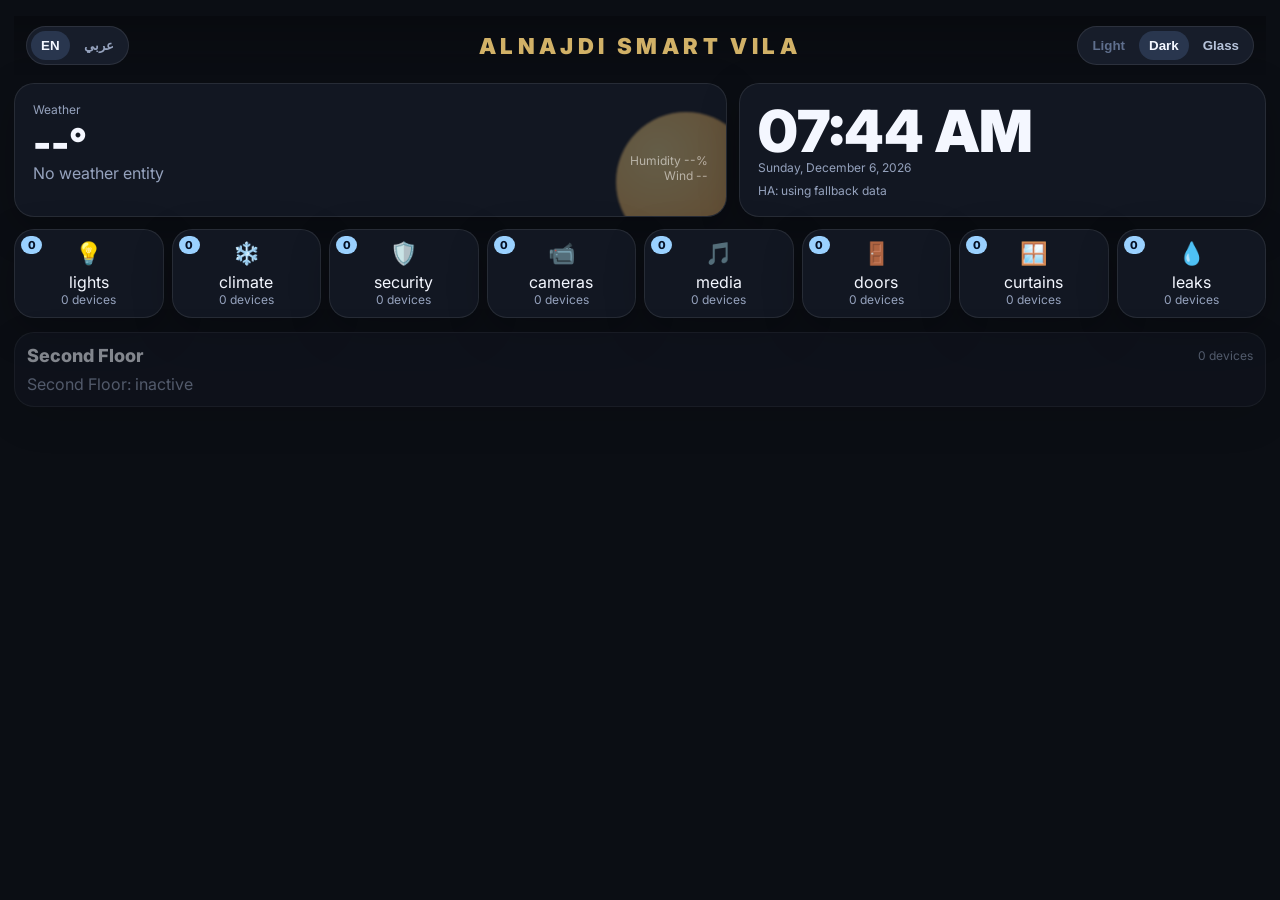
==== commit e78f631b: "Implement production smart villa dashboard with HA-driven structure" ====
--- a/alnajdi-smart-vila.html
+++ b/alnajdi-smart-vila.html
@@ -1,1986 +1,239 @@
 <!DOCTYPE html>
 <html lang="en" dir="ltr">
 <head>
-<meta charset="UTF-8">
-<meta name="viewport" content="width=device-width, initial-scale=1.0">
-<title>ALNAJDI SMART VILA</title>
-<style>
-@import url('https://fonts.googleapis.com/css2?family=Inter:wght@300;400;500;600;700;800;900&family=Tajawal:wght@300;400;500;700;800&display=swap');
-*{box-sizing:border-box;margin:0;padding:0;}
-
-:root{
-  --bg:#0A0B10;--s1:#13141B;--s2:#1A1C25;--s3:#22242F;
-  --border:rgba(255,255,255,.08);--border2:rgba(255,255,255,.16);
-  --t1:#F0EDE6;--t2:#78756F;--t3:#3A3835;--t4:#1C1A16;
-  --gold:#C8A84B;
-  
-  --c-aqara:#0A84FF;
-  --c-hikvision:#E31E24;
-  --c-ecobee:#00B87A;
-  --c-homey:#FF6B35;
-  --c-fibaro:#F5C400;
-  --c-unknown:#94A3B8;
-}
-
-html,body{background:var(--bg);color:var(--t1);font-family:'Inter',sans-serif;height:100%;overflow:hidden;}
-
-@keyframes pulse-ring{0%{transform:scale(1);opacity:.55}100%{transform:scale(2.8);opacity:0}}
-@keyframes flicker{0%,100%{opacity:1}40%{opacity:.55}60%{opacity:.95}}
-@keyframes spin{to{transform:rotate(360deg)}}
-@keyframes bounce{0%,100%{transform:translateY(0)}50%{transform:translateY(-5px)}}
-@keyframes shimmer{0%{background-position:-300% 0}100%{background-position:300% 0}}
-@keyframes fade-up{from{opacity:0;transform:translateY(8px)}to{opacity:1;transform:translateY(0)}}
-@keyframes badge-pop{0%{transform:scale(.2);opacity:0}70%{transform:scale(1.25)}100%{transform:scale(1);opacity:1}}
-@keyframes glow{0%,100%{opacity:.45}50%{opacity:.9}}
-@keyframes blink{0%,100%{opacity:1}50%{opacity:.15}}
-@keyframes popup-in{from{opacity:0;transform:scale(.88) translateY(8px)}to{opacity:1;transform:scale(1) translateY(0)}}
-@keyframes slide-down{from{opacity:0;transform:translateY(-5px)}to{opacity:1;transform:translateY(0)}}
-@keyframes select-pop{0%{transform:scale(.7);opacity:0}100%{transform:scale(1);opacity:1}}
-
-/* ══════════════════════════════════════════════════════
-   HA-ANIMATED CARD SYSTEM — ALNAJDI VILA PREMIUM
-   Inspired by github.com/Anashost/HA-Animated-cards
-   ══════════════════════════════════════════════════════ */
-
-/* ─── Core Animations ─── */
-@keyframes ring-breathe{
-  0%{box-shadow:0 0 0 0 rgba(var(--ac),0.5), 0 0 15px rgba(var(--ac),0.25), inset 0 0 8px rgba(var(--ac),0.1)}
-  50%{box-shadow:0 0 0 10px rgba(var(--ac),0), 0 0 25px rgba(var(--ac),0.4), inset 0 0 12px rgba(var(--ac),0.15)}
-  100%{box-shadow:0 0 0 0 rgba(var(--ac),0.5), 0 0 15px rgba(var(--ac),0.25), inset 0 0 8px rgba(var(--ac),0.1)}
-}
-@keyframes card-glow-in{
-  0%{opacity:0;transform:translateY(14px) scale(0.94)}
-  50%{transform:translateY(-3px) scale(1.02)}
-  100%{opacity:1;transform:translateY(0) scale(1)}
-}
-@keyframes status-breathe{
-  0%,100%{transform:scale(1);box-shadow:0 0 0 0 rgba(var(--ac),0.5)}
-  50%{transform:scale(1.06);box-shadow:0 0 0 5px rgba(var(--ac),0)}
-}
-@keyframes anim-progress{0%{background-position:0 0}100%{background-position:30px 0}}
-
-/* ─── LIGHT ANIMATIONS (Warm Glow + Flicker + Hue Rotate) ─── */
-@keyframes light-warm-glow{
-  0%,100%{filter:drop-shadow(0 0 5px rgba(var(--ac),0.5)) brightness(1)}
-  25%{filter:drop-shadow(0 0 10px rgba(var(--ac),0.7)) brightness(1.1)}
-  50%{filter:drop-shadow(0 0 16px rgba(var(--ac),0.85)) brightness(1.2)}
-  75%{filter:drop-shadow(0 0 10px rgba(var(--ac),0.65)) brightness(1.08)}
-}
-@keyframes light-flicker{
-  0%,100%{opacity:1;filter:brightness(1)}
-  10%{opacity:.92;filter:brightness(1.05)}
-  20%{opacity:1;filter:brightness(1)}
-  30%{opacity:.88;filter:brightness(1.08)}
-  50%{opacity:1;filter:brightness(1.12)}
-  70%{opacity:.95;filter:brightness(1)}
-  85%{opacity:1;filter:brightness(1.06)}
-}
-@keyframes light-card-ambient{
-  0%,100%{box-shadow:0 0 20px rgba(var(--bc),.08), inset 0 -2px 15px rgba(var(--bc),.04)}
-  50%{box-shadow:0 0 35px rgba(var(--bc),.15), inset 0 -2px 20px rgba(var(--bc),.08)}
-}
-@keyframes light-ring-expand{
-  0%{box-shadow:0 0 0 0 rgba(var(--ac),0.4), 0 0 0 0 rgba(var(--ac),0.2)}
-  100%{box-shadow:0 0 0 12px rgba(var(--ac),0), 0 0 0 20px rgba(var(--ac),0)}
-}
-@keyframes rgb-hue-rotate{
-  0%{filter:hue-rotate(0deg) brightness(1.1)}
-  25%{filter:hue-rotate(90deg) brightness(1.2)}
-  50%{filter:hue-rotate(180deg) brightness(1.1)}
-  75%{filter:hue-rotate(270deg) brightness(1.2)}
-  100%{filter:hue-rotate(360deg) brightness(1.1)}
-}
-
-/* ─── CLIMATE/AC ANIMATIONS (Spinning Fan + Cool Breeze + Frost) ─── */
-@keyframes climate-spin{
-  0%{transform:rotate(0deg)}
-  100%{transform:rotate(360deg)}
-}
-@keyframes climate-breeze{
-  0%{transform:translateX(0) scaleX(1)}
-  20%{transform:translateX(3px) scaleX(1.02)}
-  40%{transform:translateX(-2px) scaleX(0.98)}
-  60%{transform:translateX(2px) scaleX(1.01)}
-  80%{transform:translateX(-1px) scaleX(0.99)}
-  100%{transform:translateX(0) scaleX(1)}
-}
-@keyframes climate-frost{
-  0%,100%{box-shadow:0 0 20px rgba(0,184,122,.06), inset 0 0 15px rgba(0,184,122,.03)}
-  50%{box-shadow:0 0 35px rgba(0,184,122,.12), inset 0 0 20px rgba(0,184,122,.06)}
-}
-@keyframes climate-wave{
-  0%{clip-path:polygon(0% 75%,16% 72%,33% 78%,50% 73%,66% 77%,83% 71%,100% 76%,100% 100%,0% 100%)}
-  50%{clip-path:polygon(0% 72%,16% 77%,33% 71%,50% 76%,66% 72%,83% 78%,100% 73%,100% 100%,0% 100%)}
-  100%{clip-path:polygon(0% 75%,16% 72%,33% 78%,50% 73%,66% 77%,83% 71%,100% 76%,100% 100%,0% 100%)}
-}
-
-/* ─── CURTAIN/COVER ANIMATIONS (Slide + Fabric Wave) ─── */
-@keyframes curtain-open{
-  0%,100%{transform:translateY(0) scaleY(1)}
-  15%{transform:translateY(-4px) scaleY(1.02)}
-  30%{transform:translateY(-2px) scaleY(0.99)}
-  50%{transform:translateY(-3px) scaleY(1.01)}
-  75%{transform:translateY(-1px) scaleY(1)}
-}
-@keyframes curtain-fabric{
-  0%{transform:skewX(0deg) scaleX(1)}
-  25%{transform:skewX(1deg) scaleX(1.01)}
-  50%{transform:skewX(0deg) scaleX(1)}
-  75%{transform:skewX(-1deg) scaleX(0.99)}
-  100%{transform:skewX(0deg) scaleX(1)}
-}
-@keyframes curtain-card-sway{
-  0%,100%{box-shadow:0 0 18px rgba(var(--bc),.06), inset 0 2px 12px rgba(var(--bc),.03)}
-  50%{box-shadow:0 0 28px rgba(var(--bc),.12), inset 0 2px 18px rgba(var(--bc),.06)}
-}
-
-/* ─── CAMERA ANIMATIONS (Recording Pulse + Scanning + Red Alert) ─── */
-@keyframes camera-rec-pulse{
-  0%,100%{opacity:1;transform:scale(1)}
-  40%{opacity:.5;transform:scale(1.15)}
-  60%{opacity:.8;transform:scale(1.05)}
-}
-@keyframes camera-scan{
-  0%{background-position:0% 0%}
-  50%{background-position:100% 100%}
-  100%{background-position:0% 0%}
-}
-@keyframes camera-card-alert{
-  0%,100%{border-color:rgba(var(--bc),.35);box-shadow:0 0 15px rgba(var(--bc),.08)}
-  50%{border-color:rgba(var(--bc),.55);box-shadow:0 0 25px rgba(var(--bc),.18)}
-}
-@keyframes rec-dot-blink{
-  0%,100%{opacity:1;box-shadow:0 0 3px #EF4444}
-  50%{opacity:.3;box-shadow:0 0 5px #EF4444}
-}
-
-/* ─── SENSOR ANIMATIONS (Radar Sweep + Sonar + Shockwave) ─── */
-@keyframes sensor-radar{
-  0%{transform:rotate(0deg)}
-  100%{transform:rotate(360deg)}
-}
-@keyframes sensor-sonar{
-  0%{transform:scale(0.5);opacity:0.5;border-width:2px}
-  100%{transform:scale(2.2);opacity:0;border-width:0.3px}
-}
-@keyframes sensor-shockwave{
-  0%{box-shadow:0 0 0 0 rgba(var(--ac),0.5)}
-  70%{box-shadow:0 0 0 15px rgba(var(--ac),0)}
-  100%{box-shadow:0 0 0 0 rgba(var(--ac),0)}
-}
-@keyframes sensor-detected{
-  0%,100%{background:rgba(var(--bc),.06)}
-  50%{background:rgba(var(--bc),.12)}
-}
-
-/* ─── MEDIA ANIMATIONS (Equalizer Bars + Vinyl Spin + Play Pulse) ─── */
-@keyframes media-eq-bar{
-  0%{transform:scaleY(0.3)}
-  25%{transform:scaleY(1)}
-  50%{transform:scaleY(0.5)}
-  75%{transform:scaleY(0.8)}
-  100%{transform:scaleY(0.3)}
-}
-@keyframes media-vinyl{
-  0%{transform:rotate(0deg)}
-  100%{transform:rotate(360deg)}
-}
-@keyframes media-play-pulse{
-  0%,100%{transform:scale(1);opacity:1}
-  50%{transform:scale(1.08);opacity:.85}
-}
-@keyframes media-card-vibe{
-  0%,100%{box-shadow:0 0 18px rgba(var(--bc),.06)}
-  25%{box-shadow:0 0 22px rgba(var(--bc),.1)}
-  50%{box-shadow:0 0 28px rgba(var(--bc),.14)}
-  75%{box-shadow:0 0 22px rgba(var(--bc),.1)}
-}
-
-/* ─── HUB/NETWORK ANIMATIONS (Signal Rings + Data Flow) ─── */
-@keyframes hub-signal{
-  0%,100%{transform:scale(1);opacity:0.7}
-  50%{transform:scale(1.1);opacity:1}
-}
-@keyframes hub-data-flow{
-  0%{background-position:-200% center}
-  100%{background-position:200% center}
-}
-@keyframes hub-ring-1{0%{transform:scale(0.8);opacity:0.6}50%{transform:scale(1.4);opacity:0}100%{transform:scale(0.8);opacity:0.6}}
-@keyframes hub-ring-2{0%{transform:scale(0.6);opacity:0.4}50%{transform:scale(1.6);opacity:0}100%{transform:scale(0.6);opacity:0.4}}
-
-/* ─── ERROR/GLITCH ANIMATION ─── */
-@keyframes glitch-flicker{
-  0%,88%,100%{opacity:1;transform:translate(0);filter:none}
-  89%{opacity:0.7;transform:translate(-2px,1px);filter:hue-rotate(90deg)}
-  91%{opacity:0.9;transform:translate(2px,-1px);filter:hue-rotate(-90deg)}
-  93%{opacity:0.6;transform:translate(-1px,-1px);filter:brightness(1.5)}
-  95%{opacity:1;transform:translate(1px,0);filter:none}
-  97%{opacity:0.8;transform:translate(-1px,1px);filter:hue-rotate(45deg)}
-}
-
-/* ─── WATER LEAK SENSOR (Liquid Wave) ─── */
-@keyframes water-wave{
-  0%{transform:translateX(-100%)}
-  100%{transform:translateX(100%)}
-}
-@keyframes water-drip{
-  0%{transform:translateY(0) scale(1);opacity:1}
-  80%{transform:translateY(12px) scale(0.8);opacity:0.6}
-  100%{transform:translateY(14px) scale(0.5);opacity:0}
-}
-
-/* ─── DOOR SENSOR (Open/Close) ─── */
-@keyframes door-swing{
-  0%,100%{transform:perspective(200px) rotateY(0deg)}
-  50%{transform:perspective(200px) rotateY(-15deg)}
-}
-
-/* ─── FAN ANIMATION ─── */
-@keyframes fan-spin-slow{0%{transform:rotate(0)}100%{transform:rotate(360deg)}}
-@keyframes fan-idle-rock{
-  0%,100%{transform:rotate(0deg)}
-  25%{transform:rotate(8deg)}
-  75%{transform:rotate(-8deg)}
-}
-
-
-.app{display:flex;flex-direction:column;height:100vh;overflow:hidden;}
-
-.tb{height:52px;background:var(--s1);border-bottom:.5px solid var(--border);display:flex;align-items:center;padding:0 16px;gap:9px;flex-shrink:0;z-index:100;}
-.tb-gem{width:28px;height:28px;border-radius:8px;background:rgba(200,168,75,.1);border:.5px solid rgba(200,168,75,.25);display:flex;align-items:center;justify-content:center;}
-.tb-name{font-size:11px;font-weight:800;color:var(--gold);letter-spacing:.26em;white-space:nowrap;}
-.tb-sp{flex:1;}
-.ctrl-pill{display:flex;align-items:center;background:var(--s2);border:.5px solid var(--border);border-radius:20px;padding:3px;gap:1px;}
-.cp-btn{width:26px;height:22px;border-radius:13px;border:none;background:transparent;cursor:pointer;display:flex;align-items:center;justify-content:center;transition:background .2s;}
-.cp-btn.on{background:var(--s3);}
-.cp-btn svg{opacity:.3;transition:opacity .2s;}
-.cp-btn.on svg{opacity:1;}
-.lang-pill{display:flex;align-items:center;background:var(--s2);border:.5px solid var(--border);border-radius:20px;padding:3px;gap:1px;}
-.lp{height:22px;padding:0 8px;border-radius:13px;border:none;background:transparent;cursor:pointer;font-size:10px;font-weight:800;color:var(--t3);transition:all .2s;font-family:'Inter',sans-serif;}
-.lp.on{background:rgba(200,168,75,.1);color:var(--gold);}
-.ha-status{display:flex;align-items:center;gap:4px;font-size:10px;color:var(--t2);}
-.ha-dot{width:5px;height:5px;border-radius:50%;background:#94A3B8;transition:background .3s;}
-.ha-dot.ok{background:#34D399;animation:blink 4s ease infinite;}
-.ha-dot.err{background:#EF4444;}
-.tb-clk{font-size:11px;font-weight:700;color:var(--gold);font-variant-numeric:tabular-nums;letter-spacing:.06em;}
-
-.tabs-wrap{flex-shrink:0;padding:10px 14px 0;background:var(--bg);}
-.tabs{display:flex;gap:3px;background:var(--s2);border:.5px solid var(--border);border-radius:12px;padding:3px;}
-.tab{flex:1;padding:7px 4px;border-radius:9px;border:none;background:transparent;cursor:pointer;font-family:'Inter',sans-serif;font-size:11px;font-weight:700;color:var(--t3);transition:all .2s;text-align:center;display:flex;align-items:center;justify-content:center;gap:4px;white-space:nowrap;}
-.tab.on{background:var(--s1);box-shadow:0 1px 5px rgba(0,0,0,.2);}
-.tab.dis{opacity:.2;cursor:not-allowed;}
-.t-bdg{min-width:15px;height:15px;border-radius:8px;padding:0 3px;font-size:8px;font-weight:900;display:flex;align-items:center;justify-content:center;color:#08080E;}
-
-.pane{display:none;flex:1;overflow-y:auto;padding:0 14px 60px;}
-.pane.on{display:block;animation:slide-down .2s ease;}
-.pane::-webkit-scrollbar{width:2px;}
-.pane::-webkit-scrollbar-thumb{background:var(--border2);border-radius:2px;}
-
-.fsumm{margin:10px 0 0;background:var(--s1);border:.5px solid var(--border);border-radius:13px;padding:11px 13px;}
-.fsumm-title{font-size:9px;font-weight:700;letter-spacing:.1em;text-transform:uppercase;margin-bottom:9px;}
-.fsumm-chips{display:flex;flex-wrap:wrap;gap:5px;}
-.fchip{display:flex;align-items:center;gap:5px;padding:5px 9px 5px 6px;border-radius:26px;position:relative;animation:badge-pop .3s ease both;}
-.fchip-ico{width:22px;height:22px;border-radius:50%;display:flex;align-items:center;justify-content:center;flex-shrink:0;}
-.fchip-bdg{position:absolute;top:-5px;left:-5px;min-width:16px;height:16px;border-radius:8px;padding:0 3px;display:flex;align-items:center;justify-content:center;font-size:7px;font-weight:900;border:2px solid var(--bg);z-index:2;box-shadow:0 2px 6px rgba(0,0,0,.4);}
-.fchip-lbl{font-size:10px;font-weight:600;}
-
-.rnav{position:sticky;top:0;z-index:90;background:var(--bg);padding:8px 0 6px;border-bottom:.5px solid var(--border);margin-bottom:2px;}
-.rnav-row{display:flex;gap:5px;overflow-x:auto;scrollbar-width:none;}
-.rnav-row::-webkit-scrollbar{display:none;}
-.rnav-btn{display:flex;align-items:center;gap:5px;padding:5px 10px;border-radius:24px;flex-shrink:0;background:var(--s1);border:.5px solid var(--border);font-family:inherit;font-size:11px;font-weight:600;color:var(--t2);cursor:pointer;transition:all .18s;}
-.rnav-btn.on{border-color:rgba(var(--rc),.35);color:rgb(var(--rc));background:rgba(var(--rc),.07);}
-.rn-dot{width:5px;height:5px;border-radius:50%;opacity:0;flex-shrink:0;}
-.rnav-btn.on .rn-dot{opacity:1;animation:blink 3.5s ease infinite;}
-
-.fctrl{display:flex;align-items:center;justify-content:space-between;flex-wrap:wrap;gap:7px;background:var(--s1);border:.5px solid var(--border);border-radius:12px;padding:8px 12px;margin:9px 0 0;}
-.fctrl-lbl{font-size:9px;font-weight:700;color:var(--t3);letter-spacing:.1em;text-transform:uppercase;}
-.fctrl-btns{display:flex;gap:5px;flex-wrap:wrap;}
-.fc-btn{padding:5px 11px;border-radius:17px;border:.5px solid var(--border);background:transparent;font-family:inherit;font-size:10px;font-weight:600;color:var(--t2);cursor:pointer;transition:all .18s;}
-.fc-btn:hover{border-color:var(--border2);color:var(--t1);}
-.fc-btn.red{border-color:rgba(239,68,68,.3);color:#EF4444;}
-
-.room{margin-top:13px;animation:fade-up .25s ease;}
-.room-bar{border-radius:12px 12px 0 0;padding:9px 12px;display:flex;align-items:center;justify-content:space-between;}
-.room-bar-l{display:flex;align-items:center;gap:7px;}
-.room-dot{width:8px;height:8px;border-radius:50%;flex-shrink:0;}
-.room-title{font-size:13px;font-weight:800;}
-.room-cnt{font-size:10px;color:var(--t3);}
-.room-off-btn{padding:4px 9px;border-radius:17px;border:.5px solid;background:transparent;font-family:inherit;font-size:9px;font-weight:600;cursor:pointer;opacity:.7;transition:opacity .18s;}
-.room-off-btn:hover{opacity:1;}
-.room-summ{background:var(--s1);border-top:none;padding:7px 12px;display:flex;flex-wrap:wrap;gap:5px;}
-.rs-chip{display:flex;align-items:center;gap:4px;padding:3px 8px 3px 5px;border-radius:17px;position:relative;}
-.rs-ico{width:17px;height:17px;border-radius:50%;display:flex;align-items:center;justify-content:center;flex-shrink:0;}
-.rs-n{font-size:9px;font-weight:700;}
-.rs-l{font-size:9px;color:var(--t2);}
-.rs-bdg{position:absolute;top:-4px;left:-4px;min-width:13px;height:13px;border-radius:7px;padding:0 2px;display:flex;align-items:center;justify-content:center;font-size:7px;font-weight:900;border:1.5px solid var(--bg);z-index:2;}
-.room-grid-wrap{background:var(--s1);border-top:none;border-radius:0 0 12px 12px;padding:10px;}
-
-.dev-grid{display:grid;grid-template-columns:repeat(auto-fill,minmax(135px,1fr));gap:7px;}
-
-.dc{
-  border-radius:14px;padding:12px;
-  cursor:pointer;position:relative;overflow:hidden;
-  transition:transform .2s ease,border-color .3s,background .3s,box-shadow .3s;
-  border:.5px solid var(--border);
-  background:var(--s2);
-}
-.dc:hover{transform:translateY(-2px);box-shadow:0 4px 15px rgba(0,0,0,.2);}
-.dc.active{
-  border-color:rgba(var(--bc),.3);
-  background:rgba(var(--bc),.05);
-  box-shadow:0 0 15px rgba(var(--bc),.08);
-}
-.dc.active:hover{box-shadow:0 0 20px rgba(var(--bc),.14);}
-.dc::before{content:'';position:absolute;top:0;left:10%;right:10%;height:1px;border-radius:0 0 3px 3px;background:radial-gradient(ellipse,rgb(var(--bc)),transparent 70%);opacity:0;transition:opacity .3s;}
-.dc.active::before{opacity:.6;}
-.dc::after{content:'';position:absolute;inset:0;border-radius:14px;opacity:0;transition:opacity .4s;pointer-events:none;background:radial-gradient(circle at 50% 0%,rgba(var(--bc),.06),transparent 70%);}
-.dc.active::after{opacity:1;}
-.dc-shm{position:absolute;inset:0;background:linear-gradient(90deg,transparent,rgba(255,255,255,.01),transparent);background-size:300% 100%;pointer-events:none;border-radius:14px;animation:shimmer 10s ease infinite;}
-.dc.active .dc-shm{background:linear-gradient(90deg,transparent,rgba(var(--bc),.02),transparent);background-size:300% 100%;}
-
-/* ══════ TYPE-SPECIFIC CARD ACCENTS (subtle) ══════ */
-.dc.active{--ac:var(--bc);}
-.dc.active.type-light::after{background:radial-gradient(ellipse at 50% -10%,rgba(var(--bc),.1),transparent 60%);}
-.dc.active.type-climate::after{background:linear-gradient(180deg,rgba(var(--bc),.06) 0%,transparent 50%);}
-.dc.active.type-camera::after{background:radial-gradient(circle at 25% 25%,rgba(var(--bc),.06),transparent 55%);}
-.dc.active.type-media::after{background:radial-gradient(ellipse at 50% 80%,rgba(var(--bc),.06),transparent 60%);}
-
-/* ══════ ANIMATED PROGRESS BAR ══════ */
-.dc.active .dc-fill{
-  background-image:linear-gradient(45deg,rgba(255,255,255,.15) 25%,transparent 25%,transparent 50%,rgba(255,255,255,.15) 50%,rgba(255,255,255,.15) 75%,transparent 75%);
-  background-size:15px 15px;
-  animation:anim-progress .8s linear infinite;
-}
-
-/* ══════ CLIMATE WAVE OVERLAY ══════ */
-.climate-wave-overlay{
-  position:absolute;bottom:0;left:0;right:0;height:30%;
-  border-radius:0 0 16px 16px;
-  pointer-events:none;overflow:hidden;
-  opacity:0;transition:opacity .4s;
-}
-.dc.active.type-climate .climate-wave-overlay{opacity:1;}
-.climate-wave-inner{
-  position:absolute;bottom:-5px;left:-10%;right:-10%;height:200%;
-  background:rgba(var(--bc),.06);
-  border-radius:45%;
-  animation:climate-wave 4s ease-in-out infinite;
-}
-
-/* ══════ CAMERA SCAN LINE ══════ */
-.camera-scanline{
-  position:absolute;top:0;left:0;right:0;height:2px;
-  background:linear-gradient(90deg,transparent,rgba(var(--bc),.6),transparent);
-  pointer-events:none;opacity:0;
-  animation:none;
-}
-.dc.active.type-camera .camera-scanline{
-  opacity:1;
-  animation:camera-scan-line 3s ease-in-out infinite;
-}
-@keyframes camera-scan-line{
-  0%{top:0;opacity:0}
-  10%{opacity:1}
-  90%{opacity:1}
-  100%{top:100%;opacity:0}
-}
-
-.dc-r1{display:flex;align-items:flex-start;justify-content:space-between;margin-bottom:9px;}
-.ico-btn{
-  position:relative;width:52px;height:52px;border-radius:15px;
-  display:flex;align-items:center;justify-content:center;
-  border:none;cursor:pointer;transition:transform .2s ease;flex-shrink:0;
-}
-.ico-btn:hover{transform:scale(1.06);}
-.ico-btn::before{content:'';position:absolute;inset:-5px;border-radius:20px;opacity:0;}
-.ico-btn::after{content:'';position:absolute;inset:-5px;border-radius:20px;border:1px solid rgba(var(--bc),.15);opacity:0;transition:opacity .3s;}
-.dc.active .ico-btn::after{opacity:1;}
-.dc.active .ico-btn svg{filter:drop-shadow(0 0 3px rgba(var(--bc),.3));transition:filter .3s;}
-
-/* LIGHT: gentle warm glow */
-.dc.active.type-light .ico-btn svg{animation:light-warm-glow 5s ease-in-out infinite;}
-
-/* CLIMATE: slow spin */
-.dc.active.type-climate .ico-btn svg{animation:climate-spin 8s linear infinite;}
-
-/* COVER: subtle slide */
-.dc.active.type-cover .ico-btn svg{animation:curtain-open 6s ease-in-out infinite;}
-
-/* CAMERA: gentle pulse */
-.dc.active.type-camera .ico-btn svg{animation:camera-rec-pulse 3s ease-in-out infinite;}
-
-/* SENSOR: soft glow */
-.dc.active.type-sensor .ico-btn svg{animation:light-warm-glow 5s ease-in-out infinite;}
-
-/* HUB: steady signal */
-.dc.active.type-hub .ico-btn svg{animation:hub-signal 5s ease-in-out infinite;}
-
-/* MEDIA: soft pulse */
-.dc.active.type-media .ico-btn svg{animation:media-play-pulse 4s ease-in-out infinite;}
-
-.chg-dot{
-  position:absolute;bottom:-1px;right:-1px;
-  width:13px;height:13px;border-radius:50%;
-  background:var(--s2);border:2px solid var(--bg);
-  display:flex;align-items:center;justify-content:center;
-  z-index:4;cursor:pointer;
-}
-.chg-dot::after{content:'';width:6px;height:6px;border-radius:50%;background:rgb(var(--bc));}
-
-.nbdg{
-  position:absolute;top:-6px;left:-6px;
-  min-width:18px;height:18px;border-radius:9px;padding:0 4px;
-  display:flex;align-items:center;justify-content:center;
-  font-size:8px;font-weight:900;
-  border:2px solid var(--bg);z-index:5;
-  animation:badge-pop .4s cubic-bezier(.34,1.56,.64,1) both;
-  color:#08080E;
-}
-
-.tog{width:30px;height:17px;border-radius:9px;border:none;cursor:pointer;position:relative;flex-shrink:0;margin-top:3px;transition:background .22s;}
-.tog::after{content:'';position:absolute;width:11px;height:11px;border-radius:50%;background:white;top:3px;transition:all .22s;box-shadow:0 1px 4px rgba(0,0,0,.4);}
-.tog.off{background:var(--s3);}
-.tog.off::after{right:3px;}
-.tog.on::after{left:3px;}
-
-.dc-name{font-size:13px;font-weight:800;color:var(--t1);line-height:1.2;margin-bottom:2px;letter-spacing:-.01em;}
-.dc-val{font-size:20px;font-weight:900;line-height:1;letter-spacing:-.02em;margin-bottom:6px;transition:color .2s;}
-.dc-val-u{font-size:11px;font-weight:500;opacity:.65;}
-.dc-prog{margin-bottom:8px;}
-.dc-track{height:2px;background:var(--s3);border-radius:2px;overflow:hidden;}
-.dc-fill{height:100%;border-radius:2px;transition:width .5s ease;}
-
-.dc-det{border-top:.5px solid rgba(255,255,255,.06);padding-top:8px;display:flex;flex-direction:column;gap:4px;}
-.det-row{display:flex;align-items:center;justify-content:space-between;gap:5px;}
-.det-k{font-size:7px;font-weight:600;color:var(--t3);letter-spacing:.06em;text-transform:uppercase;white-space:nowrap;flex-shrink:0;}
-.det-v{font-size:9px;font-weight:500;color:var(--t2);white-space:nowrap;overflow:hidden;text-overflow:ellipsis;}
-.det-v.hi{font-weight:700;}
-.det-v.ok{color:#34D399;}
-.sd{display:inline-block;width:5px;height:5px;border-radius:50%;margin-left:3px;vertical-align:middle;}
-
-.pop-wrap{position:absolute;z-index:999;bottom:calc(100% + 9px);right:0;left:0;}
-.pop{background:#1B1D2A;border:.5px solid var(--border2);border-radius:13px;padding:11px;box-shadow:0 10px 40px rgba(0,0,0,.75);animation:popup-in .18s cubic-bezier(.34,1.3,.64,1) both;}
-.pop-title{font-size:9px;font-weight:700;color:var(--t3);letter-spacing:.1em;text-transform:uppercase;margin-bottom:8px;}
-.pop-row{display:flex;flex-wrap:wrap;gap:4px;margin-bottom:6px;}
-.pop-opt{display:flex;align-items:center;gap:5px;padding:5px 9px;border-radius:24px;background:var(--s2);border:.5px solid var(--border);cursor:pointer;transition:all .14s;font-size:10px;font-weight:600;color:var(--t2);}
-.pop-opt:hover{border-color:var(--border2);color:var(--t1);}
-.pop-opt.on{background:rgba(var(--bc),.09);border-color:rgba(var(--bc),.35);color:rgb(var(--bc));}
-.pop-ico{width:18px;height:18px;border-radius:50%;display:flex;align-items:center;justify-content:center;background:rgba(var(--bc),.15);flex-shrink:0;}
-.pop-divider{height:.5px;background:var(--border);margin:8px 0;}
-
-.pop-colors{display:flex;gap:5px;flex-wrap:wrap;margin-bottom:4px;}
-.pop-clr{width:22px;height:22px;border-radius:50%;cursor:pointer;border:2px solid transparent;transition:all .15s;flex-shrink:0;}
-.pop-clr.sel{border-color:white;transform:scale(1.2);}
-
-.pop-upload{display:flex;align-items:center;justify-content:center;gap:5px;padding:6px 10px;border-radius:24px;background:rgba(139,92,246,.08);border:.5px solid rgba(139,92,246,.28);cursor:pointer;font-size:10px;font-weight:600;color:#8B5CF6;width:100%;}
-.pop-upload:hover{background:rgba(139,92,246,.14);}
-.pop-arr{width:0;height:0;border-left:7px solid transparent;border-right:7px solid transparent;border-top:7px solid #1B1D2A;position:absolute;bottom:-7px;right:19px;}
-
-.status-bar{display:flex;flex-wrap:wrap;gap:5px;padding:9px 0 0;}
-.sch{display:flex;align-items:center;gap:6px;padding:6px 10px 6px 6px;border-radius:34px;background:var(--s1);border:.5px solid var(--border);position:relative;cursor:pointer;transition:all .18s;}
-.sch.on{border-color:rgba(var(--sc),.3);background:rgba(var(--sc),.06);}
-.sch-bub{width:28px;height:28px;border-radius:50%;display:flex;align-items:center;justify-content:center;background:rgba(var(--sc),.14);}
-.sch.on .sch-bub svg{}
-.sch-bdg{position:absolute;top:-5px;left:-5px;min-width:17px;height:17px;border-radius:9px;padding:0 3px;display:flex;align-items:center;justify-content:center;font-size:7px;font-weight:900;background:rgb(var(--sc));color:#08080E;border:2px solid var(--bg);box-shadow:0 2px 6px rgba(var(--sc),.5);z-index:2;animation:badge-pop .4s cubic-bezier(.34,1.56,.64,1) both;}
-.sch-bdg::before{content:'';position:absolute;inset:-3px;border-radius:12px;border:1px solid rgba(var(--sc),.2);}
-.sch-lbl{font-size:10px;font-weight:600;}
-.sch.on .sch-lbl{color:rgb(var(--sc));}
-.sch-sub{font-size:8px;color:var(--t3);}
-
-.hero{text-align:center;padding:13px 0 9px;}
-.hero-title{font-size:clamp(14px,3.5vw,22px);font-weight:900;color:var(--gold);letter-spacing:.28em;text-transform:uppercase;}
-.hero-line{width:42px;height:1px;background:linear-gradient(90deg,transparent,var(--gold),transparent);margin:7px auto;}
-.hero-date{font-size:10px;color:var(--t2);letter-spacing:.04em;}
-.sec{font-size:9px;font-weight:700;color:var(--t3);letter-spacing:.12em;text-transform:uppercase;margin:13px 0 7px;display:flex;align-items:center;gap:7px;}
-.sec::after{content:'';flex:1;height:.5px;background:var(--border);}
-
-.fn-btn{display:flex;align-items:center;gap:10px;padding:13px 14px;border-radius:14px;background:var(--s1);border:.5px solid var(--border);cursor:pointer;transition:all .2s;margin-bottom:6px;position:relative;overflow:hidden;}
-.fn-btn:hover{transform:translateY(-2px);}
-.fn-ico{width:40px;height:40px;border-radius:13px;display:flex;align-items:center;justify-content:center;flex-shrink:0;}
-.fn-info{flex:1;}
-.fn-name{font-size:13px;font-weight:800;margin-bottom:1px;}
-.fn-sub{font-size:10px;color:var(--t2);}
-.fn-arr{color:var(--t3);font-size:16px;}
-
-.qa-grid{display:grid;grid-template-columns:1fr 1fr;gap:6px;}
-.qa-btn{display:flex;align-items:center;gap:9px;padding:11px 12px;border-radius:13px;background:var(--s1);border:.5px solid var(--border);cursor:pointer;transition:all .2s;}
-.qa-btn:hover{transform:translateY(-1px);}
-.qa-ico{width:34px;height:34px;border-radius:11px;display:flex;align-items:center;justify-content:center;flex-shrink:0;}
-.qa-name{font-size:11px;font-weight:700;}
-
-.scenes{display:flex;flex-wrap:wrap;gap:5px;}
-.sc-chip{display:flex;align-items:center;gap:5px;padding:6px 11px;border-radius:23px;background:var(--s1);border:.5px solid var(--border);font-size:11px;font-weight:600;color:var(--t2);cursor:pointer;transition:all .18s;}
-.sc-chip.on{background:rgba(var(--sc),.07);border-color:rgba(var(--sc),.3);color:rgb(var(--sc));}
-.sc-dot{width:5px;height:5px;border-radius:50%;opacity:0;background:rgb(var(--sc));}
-.sc-chip.on .sc-dot{opacity:1;animation:blink 3s ease infinite;}
-
-.sel-bar{position:sticky;top:0;z-index:80;background:#1A1C2E;border:1px solid rgba(139,92,246,.3);border-radius:13px;padding:8px 12px;display:none;align-items:center;gap:7px;flex-wrap:wrap;animation:fade-up .2s ease;margin-top:8px;}
-.sel-bar.show{display:flex;}
-.sel-cnt{font-size:12px;font-weight:700;color:#8B5CF6;}
-.sel-btns{display:flex;gap:5px;margin-right:auto;}
-.sel-btn{padding:5px 11px;border-radius:17px;border:.5px solid var(--border);background:transparent;font-family:'Inter',sans-serif;font-size:11px;font-weight:600;color:var(--t2);cursor:pointer;transition:all .14s;}
-.sel-btn.primary{background:rgba(139,92,246,.1);border-color:rgba(139,92,246,.3);color:#8B5CF6;}
-.sel-btn.cancel{color:var(--t3);}
-.grp-btn{display:flex;align-items:center;gap:5px;padding:4px 10px;border-radius:17px;border:.5px solid var(--border);background:transparent;font-family:'Inter',sans-serif;font-size:10px;font-weight:600;color:var(--t2);cursor:pointer;transition:all .14s;}
-.grp-btn.on{background:rgba(139,92,246,.1);border-color:rgba(139,92,246,.3);color:#8B5CF6;}
-.sel-check{position:absolute;top:-7px;right:-7px;width:20px;height:20px;border-radius:50%;background:#8B5CF6;border:2px solid var(--bg);display:none;align-items:center;justify-content:center;z-index:10;animation:select-pop .2s ease;}
-.dc.sel .sel-check{display:flex;}
-.dc.sel{outline:2px solid #8B5CF6;outline-offset:2px;}
-
-.gc{background:var(--s1);border:1px solid rgba(139,92,246,.28);border-radius:13px;overflow:hidden;margin-top:11px;position:relative;}
-.gc::before{content:'';position:absolute;top:0;left:6%;right:6%;height:1px;background:radial-gradient(ellipse,#8B5CF6,transparent 70%);opacity:.8;}
-.gc-head{padding:12px;display:flex;align-items:center;gap:10px;cursor:pointer;}
-.gc-ico{width:44px;height:44px;border-radius:14px;background:rgba(139,92,246,.1);display:flex;align-items:center;justify-content:center;position:relative;flex-shrink:0;}
-.gc-ico::after{content:'';position:absolute;inset:-5px;border-radius:19px;border:1.5px solid rgba(139,92,246,.5);animation:pulse-ring 2s ease-out infinite;}
-.gc-ico svg{filter:drop-shadow(0 0 6px rgba(139,92,246,.9));}
-.gc-info{flex:1;}
-.gc-name{font-size:13px;font-weight:800;color:var(--t1);margin-bottom:2px;}
-.gc-sub{font-size:10px;color:var(--t3);display:flex;align-items:center;gap:4px;}
-.gc-badge{background:rgba(139,92,246,.1);border:.5px solid rgba(139,92,246,.28);color:#8B5CF6;font-size:8px;font-weight:700;padding:2px 6px;border-radius:7px;}
-.gc-tog{width:32px;height:18px;border-radius:9px;background:#8B5CF6;border:none;cursor:pointer;position:relative;flex-shrink:0;}
-.gc-tog::after{content:'';position:absolute;width:12px;height:12px;border-radius:50%;background:white;top:3px;left:3px;}
-.gc-exp{width:26px;height:26px;border-radius:8px;background:rgba(139,92,246,.08);border:.5px solid rgba(139,92,246,.22);display:flex;align-items:center;justify-content:center;cursor:pointer;transition:transform .25s;flex-shrink:0;}
-.gc-exp.open{transform:rotate(180deg);}
-.gc-devs{max-height:0;overflow:hidden;transition:max-height .35s ease,padding .3s;border-top:0 solid rgba(139,92,246,.14);padding:0 10px;}
-.gc-devs.open{max-height:600px;padding:10px;border-top:.5px solid rgba(139,92,246,.14);}
-.gc-grid{display:grid;grid-template-columns:repeat(auto-fill,minmax(120px,1fr));gap:6px;}
-.gd{background:rgba(139,92,246,.05);border:.5px solid rgba(139,92,246,.16);border-radius:11px;padding:9px;}
-.gd-top{display:flex;align-items:center;justify-content:space-between;margin-bottom:6px;}
-.gd-ico{width:28px;height:28px;border-radius:9px;background:rgba(139,92,246,.1);display:flex;align-items:center;justify-content:center;}
-.gd-tog{width:24px;height:14px;border-radius:7px;background:#8B5CF6;border:none;cursor:pointer;position:relative;}
-.gd-tog::after{content:'';position:absolute;width:8px;height:8px;border-radius:50%;background:white;top:3px;left:3px;}
-.gd-name{font-size:9px;font-weight:600;color:var(--t2);}
-.gd-val{font-size:13px;font-weight:900;color:#8B5CF6;}
-.gd-brand{font-size:7px;color:var(--t3);margin-top:1px;}
-
-.modal-bg{position:fixed;inset:0;background:rgba(0,0,0,.72);z-index:500;display:none;align-items:center;justify-content:center;padding:16px;}
-.modal-bg.show{display:flex;}
-.modal{background:#1A1C2E;border:1px solid rgba(139,92,246,.28);border-radius:17px;padding:18px;width:100%;max-width:340px;animation:popup-in .22s cubic-bezier(.34,1.3,.64,1) both;}
-.modal-title{font-size:15px;font-weight:800;color:var(--t1);margin-bottom:3px;}
-.modal-sub{font-size:10px;color:var(--t3);margin-bottom:14px;}
-.modal-lbl{font-size:8px;font-weight:700;color:var(--t3);letter-spacing:.08em;text-transform:uppercase;margin-bottom:5px;display:block;}
-.modal-inp{width:100%;background:var(--s2);border:.5px solid var(--border2);border-radius:9px;padding:8px 11px;font-family:'Inter',sans-serif;font-size:12px;color:var(--t1);outline:none;margin-bottom:10px;}
-.modal-inp:focus{border-color:rgba(139,92,246,.4);}
-.modal-devs{display:flex;flex-wrap:wrap;gap:4px;margin-bottom:14px;}
-.mdp{padding:3px 8px;border-radius:11px;background:rgba(139,92,246,.1);border:.5px solid rgba(139,92,246,.24);font-size:9px;font-weight:600;color:#8B5CF6;}
-.modal-footer{display:flex;gap:7px;justify-content:flex-end;}
-.modal-cancel{padding:7px 13px;border-radius:9px;border:.5px solid var(--border);background:transparent;font-family:'Inter',sans-serif;font-size:11px;font-weight:600;color:var(--t2);cursor:pointer;}
-.modal-create{padding:7px 15px;border-radius:9px;background:#8B5CF6;border:none;font-family:'Inter',sans-serif;font-size:11px;font-weight:700;color:white;cursor:pointer;}
-
-.brand-logo{display:flex;align-items:center;opacity:.75;}
-
-
-/* ═══ SUBTLE HOVER EFFECTS ═══ */
-.sc-chip:hover{transform:translateY(-1px);}
-.qa-btn:hover{transform:translateY(-1px);}
-.fn-btn:hover{transform:translateY(-1px);border-color:var(--border2);}
-.fn-btn::before{content:'';position:absolute;top:0;left:10%;right:10%;height:1px;background:radial-gradient(ellipse,var(--fn-color,var(--gold)),transparent 70%);opacity:.5;}
-.sch:hover{transform:translateY(-1px);}
-.tog{transition:background .22s;}
-.tog.on{box-shadow:0 0 6px rgba(var(--bc),.25);}
-
-/* ══════ EQUALIZER BARS (for media cards) ══════ */
-.media-waves{display:flex;align-items:flex-end;gap:2px;height:18px;}
-.media-wave-bar{width:3px;border-radius:2px;animation:media-eq-bar 1s ease-in-out infinite;}
-.media-wave-bar:nth-child(1){height:35%;animation-delay:0s;animation-duration:.8s}
-.media-wave-bar:nth-child(2){height:65%;animation-delay:.1s;animation-duration:.6s}
-.media-wave-bar:nth-child(3){height:45%;animation-delay:.2s;animation-duration:.9s}
-.media-wave-bar:nth-child(4){height:80%;animation-delay:.05s;animation-duration:.7s}
-.media-wave-bar:nth-child(5){height:55%;animation-delay:.15s;animation-duration:.85s}
-
-/* ══════ SENSOR RADAR (Sonar + Sweep) ══════ */
-.sensor-radar{
-  position:absolute;top:50%;left:50%;width:36px;height:36px;
-  transform:translate(-50%,-50%);pointer-events:none;
-}
-.sensor-radar::before{
-  content:'';position:absolute;inset:0;border-radius:50%;
-  border:2px solid rgba(var(--bc),.5);
-  animation:sensor-sonar 2s ease-out infinite;
-}
-.sensor-radar::after{
-  content:'';position:absolute;inset:5px;border-radius:50%;
-  border:1.5px solid rgba(var(--bc),.35);
-  animation:sensor-sonar 2s ease-out .7s infinite;
-}
-/* Third ring for deeper effect */
-.sensor-radar-inner{
-  position:absolute;inset:10px;border-radius:50%;
-  border:1px solid rgba(var(--bc),.2);
-  animation:sensor-sonar 2s ease-out 1.4s infinite;
-}
-
-/* ══════ RECORDING DOT (for cameras) ══════ */
-.rec-dot{
-  display:inline-flex;align-items:center;gap:3px;
-  font-size:7px;font-weight:800;color:#EF4444;
-  letter-spacing:.05em;
-}
-.rec-dot::before{
-  content:'';width:7px;height:7px;border-radius:50%;
-  background:#EF4444;
-  animation:rec-dot-blink 1.2s ease-in-out infinite;
-}
-
-/* ══════ WATER LEAK INDICATOR ══════ */
-.water-indicator{
-  position:absolute;bottom:0;left:0;right:0;height:4px;
-  border-radius:0 0 16px 16px;overflow:hidden;
-  pointer-events:none;
-}
-.water-indicator-wave{
-  position:absolute;inset:0;
-  background:linear-gradient(90deg,transparent,rgba(56,189,248,.4),transparent);
-  animation:water-wave 2s ease-in-out infinite;
-}
-
-/* ══════ DOOR SENSOR INDICATOR ══════ */
-.dc.active.type-sensor[data-ico="door"] .ico-btn svg{
-  animation:door-swing 3s ease-in-out infinite;
-  transform-origin:left center;
-}
-
-
-/* ═══ ERROR DEVICE ANIMATION ═══ */
-.dc.error{border-color:rgba(239,68,68,.3);background:rgba(239,68,68,.04);}
-.dc.error .ico-btn{animation:glitch-flicker 3s ease-in-out infinite !important;}
-.dc.error::before{background:radial-gradient(ellipse,#EF4444,transparent 70%);}
-</style>
+  <meta charset="UTF-8" />
+  <meta name="viewport" content="width=device-width, initial-scale=1.0" />
+  <title>ALNAJDI SMART VILA</title>
+  <style>
+    @import url('https://fonts.googleapis.com/css2?family=Inter:wght@400;500;600;700;800;900&family=Tajawal:wght@400;500;700;800&display=swap');
+    :root{
+      --bg:#0b0e14;--card:#121722;--card2:#171d2a;--line:rgba(255,255,255,.09);--txt:#f4f7ff;--muted:#95a2bd;
+      --accent:#9ad1ff;--gold:#d1b167;--ok:#39d98a;--warn:#fcbf49;--danger:#ff5f6d;
+      --blur:0px;
+    }
+    [data-theme='light']{--bg:#eef2fb;--card:#ffffff;--card2:#f8fbff;--line:rgba(19,33,68,.12);--txt:#0f1c36;--muted:#5f6f8d;--accent:#0f7fff;--gold:#9f7a2f;--blur:0px;}
+    [data-theme='glass']{--bg:radial-gradient(1200px 900px at 8% -10%,#26384f 0%,#0b0e14 38%),radial-gradient(1000px 800px at 100% 0,#1f273f 0%,#0b0e14 42%);--card:rgba(23,30,45,.48);--card2:rgba(25,33,49,.6);--line:rgba(255,255,255,.14);--txt:#f8fbff;--muted:#b7c4db;--accent:#99d0ff;--gold:#dcc187;--blur:14px;}
+    *{box-sizing:border-box} html,body{height:100%}
+    body{margin:0;background:var(--bg);color:var(--txt);font-family:Inter,Tajawal,sans-serif;overflow:hidden}
+    body.rtl{font-family:Tajawal,Inter,sans-serif}
+    .app{height:100%;overflow:auto;padding:16px 14px 32px;max-width:1400px;margin:auto}
+    .card{background:var(--card);border:1px solid var(--line);border-radius:20px;backdrop-filter:blur(var(--blur));-webkit-backdrop-filter:blur(var(--blur));box-shadow:0 12px 40px rgba(0,0,0,.22)}
+    .header{display:grid;grid-template-columns:1fr auto 1fr;align-items:center;gap:10px;padding:10px 12px;position:sticky;top:0;z-index:20;background:linear-gradient(to bottom,rgba(0,0,0,.25),transparent)}
+    .title{font-weight:900;letter-spacing:.2em;text-align:center;color:var(--gold);font-size:clamp(15px,2.3vw,22px)}
+    .ctrls{display:flex;gap:8px;align-items:center}
+    .pill{display:flex;background:var(--card2);border:1px solid var(--line);border-radius:999px;padding:4px;gap:4px}
+    .pill button{border:0;background:transparent;color:var(--muted);padding:7px 10px;border-radius:999px;font-weight:700;cursor:pointer}
+    .pill button.on{background:rgba(131,176,255,.17);color:var(--txt)}
+
+    .hero{display:grid;grid-template-columns:1.15fr .85fr;gap:12px;margin-top:8px}
+    .weather,.clock{padding:18px;position:relative;overflow:hidden}
+    .orb{position:absolute;inset:auto -30px -36px auto;width:140px;height:140px;border-radius:50%;filter:blur(1px);opacity:.35;background:radial-gradient(circle at 30% 30%,#ffe08f,#f8a03e)}
+    .moon{background:radial-gradient(circle at 35% 30%,#edf4ff,#a5b9e2)}
+    .clock-time{font-size:clamp(34px,5.7vw,58px);font-weight:900;line-height:1}
+    .small{font-size:12px;color:var(--muted)}
+    .temp{font-size:40px;font-weight:900;line-height:1}
+    .strip{display:grid;grid-template-columns:repeat(8,minmax(86px,1fr));gap:8px;margin-top:12px}
+    .cat{padding:10px 8px;text-align:center;position:relative;cursor:pointer;transition:.22s transform}
+    .cat:hover{transform:translateY(-2px)}
+    .cat.alert{border-color:rgba(255,95,109,.6);box-shadow:0 0 0 1px rgba(255,95,109,.3) inset,0 0 20px rgba(255,95,109,.17)}
+    .icon{font-size:22px;display:block;margin-bottom:6px}
+    .badge{position:absolute;top:6px;left:6px;background:var(--accent);color:#061126;border-radius:999px;min-width:21px;padding:2px 6px;font-size:11px;font-weight:800}
+
+    .floors{margin-top:14px;display:flex;flex-direction:column;gap:12px}
+    .floor{padding:12px}
+    .floor.inactive{opacity:.52}
+    .floor-head{display:flex;justify-content:space-between;align-items:center;margin-bottom:8px}
+    .floor-title{font-size:18px;font-weight:800}
+    .rooms{display:grid;grid-template-columns:repeat(auto-fit,minmax(260px,1fr));gap:10px}
+    .room{background:var(--card2);border:1px solid var(--line);border-radius:16px;overflow:hidden}
+    .room.hidden{display:none}
+    .room-head{padding:11px 12px;display:flex;justify-content:space-between;align-items:center;cursor:pointer}
+    .room-name{font-weight:800}
+    .room-meta{font-size:12px;color:var(--muted)}
+    .room-body{max-height:0;overflow:hidden;transition:max-height .35s ease;padding:0 10px}
+    .room.open .room-body{max-height:550px;padding:0 10px 10px}
+    .chips{display:flex;gap:6px;flex-wrap:wrap}
+    .chip{padding:6px 10px;border-radius:999px;font-size:12px;background:rgba(155,190,255,.12);border:1px solid var(--line)}
+    .suite{border:1px solid rgba(209,177,103,.45);background:linear-gradient(145deg,rgba(209,177,103,.12),transparent 44%),var(--card2)}
+    .subrooms{display:grid;gap:8px}
+    .subroom{background:rgba(255,255,255,.03);border:1px solid var(--line);border-radius:12px;padding:9px}
+    .muted{color:var(--muted)}
+
+    @media (max-width:980px){.strip{grid-template-columns:repeat(4,1fr)}.hero{grid-template-columns:1fr}}
+    @media (max-width:640px){.header{grid-template-columns:auto 1fr;grid-template-areas:'l c' 'r r';}.header .left{grid-area:l}.header .title{grid-area:c;text-align:end}.header .right{grid-area:r;justify-content:flex-end}.strip{grid-template-columns:repeat(3,1fr)}}
+  </style>
 </head>
-<body>
-<div class="app" id="app">
-
-<div class="tb">
-  <div class="tb-gem"><svg width="13" height="13" viewBox="0 0 24 24" fill="none"><path d="M3 12L12 4l9 8v8a1 1 0 01-1 1H14v-5h-4v5H4a1 1 0 01-1-1v-8z" stroke="#C8A84B" stroke-width="1.8" stroke-linejoin="round"/></svg></div>
-  <div class="tb-name">A&nbsp;L&nbsp;N&nbsp;A&nbsp;J&nbsp;D&nbsp;I&nbsp;&nbsp;&nbsp;V&nbsp;I&nbsp;L&nbsp;A</div>
-  <div class="tb-sp"></div>
-  <div style="display:flex;align-items:center;gap:5px;">
-    <div class="ctrl-pill">
-      <button class="cp-btn on" id="btn-dk" onclick="setTheme('dark')"><svg width="11" height="11" viewBox="0 0 24 24" fill="none"><path d="M21 12.79A9 9 0 1111.21 3 7 7 0 0021 12.79z" stroke="#8B9CF4" stroke-width="1.7"/></svg></button>
-      <button class="cp-btn" id="btn-lt" onclick="setTheme('light')"><svg width="11" height="11" viewBox="0 0 24 24" fill="none"><circle cx="12" cy="12" r="4" stroke="#FBB024" stroke-width="1.7"/><path d="M12 2v2M12 20v2M4.22 4.22l1.42 1.42M18.36 18.36l1.42 1.42M2 12h2M20 12h2M4.22 19.78l1.42-1.42M18.36 5.64l1.42-1.42" stroke="#FBB024" stroke-width="1.7" stroke-linecap="round"/></svg></button>
-    </div>
-    <div class="lang-pill">
-      <button class="lp on" id="btn-en" onclick="setLang('en')">EN</button>
-      <button class="lp" id="btn-ar" onclick="setLang('ar')">ع</button>
-    </div>
-    <div class="ha-status"><div class="ha-dot" id="ha-dot"></div><span id="ha-txt">Connecting</span></div>
-    
-  </div>
-</div>
-
-<div class="tabs-wrap">
-  <div class="tabs">
-    <button class="tab on" id="tab-home" onclick="showPane('home',this)" style="color:var(--gold)">
-      <svg width="12" height="12" viewBox="0 0 24 24" fill="none"><path d="M3 12L12 4l9 8v8a1 1 0 01-1 1H14v-5h-4v5H4a1 1 0 01-1-1v-8z" stroke="currentColor" stroke-width="1.8" stroke-linejoin="round"/></svg>
-      <span class="en">Home</span><span class="ar" style="display:none">الرئيسية</span>
-      <span class="t-bdg" style="background:var(--gold)">●</span>
-    </button>
-    <button class="tab" id="tab-g" onclick="showPane('g',this)" style="">
-      <span class="en">Ground</span><span class="ar" style="display:none">أرضي</span>
-      <span class="t-bdg" id="tb-g" style="background:#C8A84B">40</span>
-    </button>
-    <button class="tab" id="tab-1" onclick="showPane('1',this)">
-      <span class="en">First</span><span class="ar" style="display:none">أول</span>
-      <span class="t-bdg" id="tb-1" style="background:#0A84FF;color:white">56</span>
-    </button>
-    <button class="tab dis">
-      <span class="en">2nd</span><span class="ar" style="display:none">ثاني</span>
-    </button>
-    <button class="tab" id="tab-r" onclick="showPane('r',this)">
-      <span class="en">Roof</span><span class="ar" style="display:none">سطح</span>
-      <span class="t-bdg" id="tb-r" style="background:#8B5CF6;color:white">1</span>
-    </button>
-  </div>
-</div>
-
-<div class="pane on" id="pane-home">
-  <!-- HERO WIDGET: Clock + Date + Weather -->
-  <div id="hero-widget" style="
-    background: linear-gradient(135deg, rgba(19,20,27,0.9), rgba(26,28,37,0.95));
-    border: 0.5px solid rgba(200,168,75,0.18);
-    border-radius: 18px;
-    padding: 18px 20px 14px;
-    margin: 10px 0 0;
-    position: relative;
-    overflow: hidden;
-  ">
-    <div style="position:absolute;top:0;left:10%;right:10%;height:1px;background:radial-gradient(ellipse,rgba(200,168,75,0.6),transparent 70%);"></div>
-    <div style="display:flex;align-items:flex-start;justify-content:space-between;flex-wrap:wrap;gap:12px;">
-      <!-- Clock + Date -->
-      <div>
-        <div id="hw-clk" style="font-size:clamp(36px,7vw,56px);font-weight:900;color:#C8A84B;letter-spacing:-0.02em;line-height:1;font-variant-numeric:tabular-nums;">00:00</div>
-        <div id="hw-date" style="font-size:13px;color:rgba(120,117,111,1);margin-top:4px;letter-spacing:0.04em;"></div>
-        <div style="display:flex;align-items:center;gap:6px;margin-top:6px;">
-          <div style="width:6px;height:6px;border-radius:50%;background:#34D399;animation:blink-anim 2.5s ease infinite;"></div>
-          <span style="font-size:10px;color:rgba(120,117,111,1);">ALNAJDI VILA · Kuwait</span>
+<body data-theme="dark">
+  <div class="app">
+    <header class="header">
+      <div class="ctrls left">
+        <div class="pill" id="langPill">
+          <button data-lang="en" class="on">EN</button>
+          <button data-lang="ar">عربي</button>
         </div>
       </div>
-      <!-- Weather -->
-      <div id="hw-weather" style="text-align:right;min-width:120px;">
-        <div style="display:flex;align-items:center;justify-content:flex-end;gap:8px;">
-          <div id="hw-temp" style="font-size:clamp(28px,5vw,42px);font-weight:900;color:#F0EDE6;line-height:1;">--°</div>
-          <div id="hw-icon" style="font-size:32px;line-height:1;">🌤</div>
+      <div class="title">ALNAJDI SMART VILA</div>
+      <div class="ctrls right" style="justify-content:flex-end">
+        <div class="pill" id="themePill">
+          <button data-theme="light">Light</button>
+          <button data-theme="dark" class="on">Dark</button>
+          <button data-theme="glass">Glass</button>
         </div>
-        <div id="hw-desc" style="font-size:11px;color:rgba(120,117,111,1);margin-top:3px;">Loading...</div>
-        <div id="hw-location" style="font-size:10px;color:rgba(200,168,75,0.8);margin-top:2px;font-weight:600;">Kuwait · Sabah Al-Salem</div>
-        <div style="display:flex;justify-content:flex-end;gap:10px;margin-top:6px;">
-          <div style="text-align:center;">
-            <div id="hw-humidity" style="font-size:12px;font-weight:700;color:#38BDF8;">--%</div>
-            <div style="font-size:8px;color:rgba(120,117,111,1);">Humidity</div>
+      </div>
+    </header>
+
+    <section class="hero">
+      <article class="card weather">
+        <div class="orb" id="orb"></div>
+        <div class="small" id="weatherLabel">Weather</div>
+        <div style="display:flex;justify-content:space-between;align-items:flex-end;gap:8px;margin-top:6px">
+          <div>
+            <div class="temp" id="temp">--°</div>
+            <div id="condition" class="muted">Home Assistant source</div>
           </div>
-          <div style="text-align:center;">
-            <div id="hw-wind" style="font-size:12px;font-weight:700;color:#34D399;">-- km/h</div>
-            <div style="font-size:8px;color:rgba(120,117,111,1);">Wind</div>
-          </div>
-          <div style="text-align:center;">
-            <div id="hw-feels" style="font-size:12px;font-weight:700;color:#F59E0B;">--°</div>
-            <div style="font-size:8px;color:rgba(120,117,111,1);">Feels</div>
+          <div style="text-align:end">
+            <div id="humidity" class="small">Humidity --%</div>
+            <div id="wind" class="small">Wind --</div>
           </div>
         </div>
-      </div>
-    </div>
+      </article>
+      <article class="card clock">
+        <div class="clock-time" id="time">00:00</div>
+        <div class="small" id="date">--</div>
+        <div class="small" id="haState" style="margin-top:8px">HA: connecting...</div>
+      </article>
+    </section>
+
+    <section class="strip" id="categoryStrip"></section>
+
+    <section class="floors" id="floors"></section>
   </div>
-  <style>
-    @keyframes blink-anim{0%,100%{opacity:1}50%{opacity:.15}}
-  </style>
-
-  <div class="hero-line"></div>
-    <div class="hero-date" id="hdate"></div>
-  </div>
-  <div class="sec"><span class="en">Home Status</span><span class="ar" style="display:none">حالة المنزل</span></div>
-  <div class="status-bar">
-    <div class="sch on" style="--sc:10,132,255">
-      <div class="sch-bub"><svg width="13" height="13" viewBox="0 0 24 24" fill="none"><path d="M12 2C8.13 2 5 5.13 5 9c0 2.38 1.19 4.47 3 5.74V17a1 1 0 001 1h6a1 1 0 001-1v-2.26C17.81 13.47 19 11.38 19 9c0-3.87-3.13-7-7-7z" stroke="#0A84FF" stroke-width="1.5"/></svg></div>
-      <div class="sch-bdg" id="cnt-lights">—</div>
-      <div><div class="sch-lbl"><span class="en">Lights</span><span class="ar" style="display:none">إضاءة</span></div><div class="sch-sub"><span class="en">Active</span><span class="ar" style="display:none">شغال</span></div></div>
-    </div>
-    <div class="sch on" style="--sc:0,184,122">
-      <div class="sch-bub"><svg width="13" height="13" viewBox="0 0 24 24" fill="none"><rect x="2" y="7" width="20" height="10" rx="3" stroke="#00B87A" stroke-width="1.5"/><path d="M6 11h12" stroke="#00B87A" stroke-width="1.5" stroke-linecap="round"/></svg></div>
-      <div class="sch-bdg" id="cnt-ac">—</div>
-      <div><div class="sch-lbl"><span class="en">AC</span><span class="ar" style="display:none">مكيفات</span></div><div class="sch-sub"><span class="en">Cooling</span><span class="ar" style="display:none">تبريد</span></div></div>
-    </div>
-    <div class="sch on" style="--sc:52,211,153">
-      <div class="sch-bub"><svg width="13" height="13" viewBox="0 0 24 24" fill="none"><path d="M12 3L4 7v5c0 4.42 3.36 8.57 8 9.57C16.64 20.57 20 16.42 20 12V7l-8-4z" stroke="#34D399" stroke-width="1.5"/><path d="M9 12l2 2 4-4" stroke="#34D399" stroke-width="1.5" stroke-linecap="round" stroke-linejoin="round"/></svg></div>
-      <div class="sch-bdg">✓</div>
-      <div><div class="sch-lbl"><span class="en">Security</span><span class="ar" style="display:none">أمن</span></div><div class="sch-sub"><span class="en">Secured</span><span class="ar" style="display:none">محمي</span></div></div>
-    </div>
-    <div class="sch on" style="--sc:139,92,246">
-      <div class="sch-bub"><svg width="13" height="13" viewBox="0 0 24 24" fill="none"><path d="M23 7l-7 5 7 5V7z" stroke="#8B5CF6" stroke-width="1.5" stroke-linejoin="round"/><rect x="1" y="5" width="15" height="14" rx="2" stroke="#8B5CF6" stroke-width="1.5"/></svg></div>
-      <div class="sch-bdg">17</div>
-      <div><div class="sch-lbl"><span class="en">Cameras</span><span class="ar" style="display:none">كاميرات</span></div><div class="sch-sub">REC</div></div>
-    </div>
-    <div class="sch on" style="--sc:167,139,250">
-      <div class="sch-bub"><svg width="13" height="13" viewBox="0 0 24 24" fill="none"><path d="M3 6h18M3 12h18M3 18h18" stroke="#A78BFA" stroke-width="1.5" stroke-linecap="round"/></svg></div>
-      <div class="sch-bdg" id="cnt-curtains">—</div>
-      <div><div class="sch-lbl"><span class="en">Curtains</span><span class="ar" style="display:none">ستائر</span></div><div class="sch-sub"><span class="en">Open</span><span class="ar" style="display:none">مفتوحة</span></div></div>
-    </div>
-  </div>
-  <div class="sec"><span class="en">Quick Actions</span><span class="ar" style="display:none">تحكم سريع</span></div>
-  <div class="qa-grid">
-    <div class="qa-btn" style="border-color:rgba(10,132,255,.2);background:rgba(10,132,255,.05);" onclick="callSvc('light','turn_off',{entity_id:'all'})">
-      <div class="qa-ico" style="background:rgba(10,132,255,.12)"><svg width="20" height="20" viewBox="0 0 24 24" fill="none"><path d="M12 2C8.13 2 5 5.13 5 9c0 2.38 1.19 4.47 3 5.74V17a1 1 0 001 1h6a1 1 0 001-1v-2.26C17.81 13.47 19 11.38 19 9c0-3.87-3.13-7-7-7z" stroke="#0A84FF" stroke-width="1.5"/><line x1="4" y1="4" x2="20" y2="20" stroke="#0A84FF" stroke-width="1.5"/></svg></div>
-      <div class="qa-name" style="color:#0A84FF"><span class="en">All Lights Off</span><span class="ar" style="display:none">إيقاف الأضواء</span></div>
-    </div>
-    <div class="qa-btn" style="border-color:rgba(0,184,122,.2);background:rgba(0,184,122,.05);" onclick="callSvc('climate','turn_off',{entity_id:'all'})">
-      <div class="qa-ico" style="background:rgba(0,184,122,.12)"><svg width="20" height="20" viewBox="0 0 24 24" fill="none"><rect x="2" y="7" width="20" height="10" rx="3" stroke="#00B87A" stroke-width="1.5"/><line x1="2" y1="7" x2="22" y2="17" stroke="#00B87A" stroke-width="1.5"/></svg></div>
-      <div class="qa-name" style="color:#00B87A"><span class="en">All AC Off</span><span class="ar" style="display:none">إيقاف المكيفات</span></div>
-    </div>
-    <div class="qa-btn" style="border-color:rgba(167,139,250,.2);background:rgba(167,139,250,.05);" onclick="callSvc('cover','close_cover',{entity_id:'all'})">
-      <div class="qa-ico" style="background:rgba(167,139,250,.12)"><svg width="20" height="20" viewBox="0 0 24 24" fill="none"><path d="M3 6h18M3 12h18M3 18h18" stroke="#A78BFA" stroke-width="1.5" stroke-linecap="round"/></svg></div>
-      <div class="qa-name" style="color:#A78BFA"><span class="en">Close Curtains</span><span class="ar" style="display:none">إغلاق الستائر</span></div>
-    </div>
-    <div class="qa-btn" style="border-color:rgba(99,102,241,.2);background:rgba(99,102,241,.05);" onclick="callSvc('scene','turn_on',{entity_id:'scene.good_night'})">
-      <div class="qa-ico" style="background:rgba(99,102,241,.12)"><svg width="20" height="20" viewBox="0 0 24 24" fill="none"><path d="M21 12.79A9 9 0 1111.21 3 7 7 0 0021 12.79z" stroke="#6366F1" stroke-width="1.5"/></svg></div>
-      <div class="qa-name" style="color:#6366F1"><span class="en">Good Night</span><span class="ar" style="display:none">وضع النوم</span></div>
-    </div>
-  </div>
-  <div class="sec"><span class="en">Floors</span><span class="ar" style="display:none">الطوابق</span></div>
-  <div class="fn-btn" style="--fn-color:#C8A84B;border-color:rgba(200,168,75,.18);background:linear-gradient(135deg,rgba(200,168,75,.04),rgba(200,168,75,.01));" onclick="showPane('g',document.getElementById('tab-g'))">
-    <div class="fn-ico" style="background:rgba(200,168,75,.1);border-radius:13px;"><svg width="22" height="22" viewBox="0 0 24 24" fill="none"><path d="M3 12L12 4l9 8v8a1 1 0 01-1 1H14v-5h-4v5H4a1 1 0 01-1-1v-8z" stroke="#C8A84B" stroke-width="1.8" stroke-linejoin="round"/></svg></div>
-    <div class="fn-info"><div class="fn-name" style="color:#C8A84B"><span class="en">Ground Floor</span><span class="ar" style="display:none">الدور الأرضي</span></div><div class="fn-sub"><span class="en">Back Doorway · Sitting Room · Prep Kitchen · Father Room · Cameras</span><span class="ar" style="display:none">مدخل خلفي · جلوس · مطبخ · غرفة الوالد · كاميرات</span></div></div>
-    <div class="fn-arr" style="color:#C8A84B">›</div>
-  </div>
-  <div class="fn-btn" style="--fn-color:#0A84FF;border-color:rgba(10,132,255,.18);background:linear-gradient(135deg,rgba(10,132,255,.04),rgba(10,132,255,.01));" onclick="showPane('1',document.getElementById('tab-1'))">
-    <div class="fn-ico" style="background:rgba(10,132,255,.1);border-radius:13px;"><svg width="22" height="22" viewBox="0 0 24 24" fill="none"><path d="M3 12L12 4l9 8v8a1 1 0 01-1 1H14v-5h-4v5H4a1 1 0 01-1-1v-8z" stroke="#0A84FF" stroke-width="1.8" stroke-linejoin="round"/></svg></div>
-    <div class="fn-info"><div class="fn-name" style="color:#0A84FF"><span class="en">First Floor</span><span class="ar" style="display:none">الدور الأول</span></div><div class="fn-sub"><span class="en">Master Bedroom · Bathroom · Office · Closet · Sitting · Living · Second Room</span><span class="ar" style="display:none">ماستر بيدروم · حمام · مكتب · كلوزيت · جلوس · معيشة · غرفة ثانية</span></div></div>
-    <div class="fn-arr" style="color:#0A84FF">›</div>
-  </div>
-  <div class="fn-btn" style="--fn-color:#8B5CF6;border-color:rgba(139,92,246,.18);background:linear-gradient(135deg,rgba(139,92,246,.04),rgba(139,92,246,.01));" onclick="showPane('r',document.getElementById('tab-r'))">
-    <div class="fn-ico" style="background:rgba(139,92,246,.1);border-radius:13px;"><svg width="22" height="22" viewBox="0 0 24 24" fill="none"><path d="M23 7l-7 5 7 5V7z" stroke="#8B5CF6" stroke-width="1.5" stroke-linejoin="round"/><rect x="1" y="5" width="15" height="14" rx="2" stroke="#8B5CF6" stroke-width="1.5"/></svg></div>
-    <div class="fn-info"><div class="fn-name" style="color:#8B5CF6"><span class="en">Roof</span><span class="ar" style="display:none">السطح</span></div><div class="fn-sub"><span class="en">Roof Camera · Hikvision NVR</span><span class="ar" style="display:none">كاميرا السطح · هيكفيجن</span></div></div>
-    <div class="fn-arr" style="color:#8B5CF6">›</div>
-  </div>
-  <div class="sec"><span class="en">Scenes</span><span class="ar" style="display:none">المشاهد</span></div>
-  <div class="scenes">
-    <div class="sc-chip on" style="--sc:200,168,75" onclick="runScene(this,'scene.cinema')"><svg width="10" height="10" viewBox="0 0 24 24" fill="none"><path d="M12 3l1.5 4.5h4.5l-3.75 2.75 1.5 4.5L12 12 8.25 14.75l1.5-4.5L6 7.5h4.5L12 3z" stroke="currentColor" stroke-width="1.5" stroke-linejoin="round"/></svg><div class="sc-dot"></div><span class="en">Cinema</span><span class="ar" style="display:none">سينما</span></div>
-    <div class="sc-chip" style="--sc:99,102,241" onclick="runScene(this,'scene.good_night')"><svg width="10" height="10" viewBox="0 0 24 24" fill="none"><path d="M21 12.79A9 9 0 1111.21 3 7 7 0 0021 12.79z" stroke="currentColor" stroke-width="1.5"/></svg><div class="sc-dot"></div><span class="en">Good Night</span><span class="ar" style="display:none">وضع النوم</span></div>
-    <div class="sc-chip" style="--sc:200,168,75" onclick="runScene(this,'scene.morning')"><svg width="10" height="10" viewBox="0 0 24 24" fill="none"><circle cx="12" cy="12" r="4" stroke="currentColor" stroke-width="1.5"/><path d="M12 2v2M12 20v2M4.22 4.22l1.42 1.42M18.36 18.36l1.42 1.42M2 12h2M20 12h2" stroke="currentColor" stroke-width="1.5" stroke-linecap="round"/></svg><div class="sc-dot"></div><span class="en">Morning</span><span class="ar" style="display:none">صباح</span></div>
-    <div class="sc-chip" style="--sc:52,211,153" onclick="runScene(this,'scene.away_mode')"><svg width="10" height="10" viewBox="0 0 24 24" fill="none"><rect x="5" y="11" width="14" height="10" rx="2" stroke="currentColor" stroke-width="1.5"/><path d="M8 11V7a4 4 0 018 0v4" stroke="currentColor" stroke-width="1.5" stroke-linecap="round"/></svg><div class="sc-dot"></div><span class="en">Away</span><span class="ar" style="display:none">مغادرة</span></div>
-    <div class="sc-chip" style="--sc:167,139,250" onclick="runScene(this,'scene.defender_home')"><svg width="10" height="10" viewBox="0 0 24 24" fill="none"><circle cx="12" cy="12" r="9" stroke="currentColor" stroke-width="1.5"/><path d="M12 7v5l3 3" stroke="currentColor" stroke-width="1.5" stroke-linecap="round"/></svg><div class="sc-dot"></div><span class="en">Defender</span><span class="ar" style="display:none">ديفندر</span></div>
-  </div>
-</div>
-
-<div class="pane" id="pane-g">
-  <div id="fsumm-g"></div>
-  <div class="rnav"><div class="rnav-row" id="rnav-g"></div></div>
-  <div class="fctrl">
-    <div><div class="fctrl-lbl en">Ground Floor Control</div><div class="fctrl-lbl ar" style="display:none">تحكم الدور الأرضي</div></div>
-    <div class="fctrl-btns">
-      <button class="fc-btn" onclick="callSvc('light','turn_off',{area_id:'ground_floor'})"><span class="en">Lights Off</span><span class="ar" style="display:none">أضواء</span></button>
-      <button class="fc-btn" onclick="callSvc('cover','close_cover',{area_id:'ground_floor'})"><span class="en">Curtains</span><span class="ar" style="display:none">ستائر</span></button>
-      <button class="fc-btn red" onclick="callSvc('homeassistant','turn_off',{area_id:'ground_floor'})"><span class="en">All Off</span><span class="ar" style="display:none">إيقاف الكل</span></button>
-    </div>
-  </div>
-  <div class="sel-bar" id="selbar-g">
-    <span class="sel-cnt" id="selcnt-g">0 selected</span>
-    <div class="sel-btns">
-      <button class="sel-btn primary" onclick="openModal('g')">
-        <svg width="11" height="11" viewBox="0 0 24 24" fill="none" style="display:inline;margin-left:3px"><rect x="3" y="3" width="7" height="7" rx="1.5" stroke="currentColor" stroke-width="1.8"/><rect x="14" y="3" width="7" height="7" rx="1.5" stroke="currentColor" stroke-width="1.8"/><rect x="3" y="14" width="7" height="7" rx="1.5" stroke="currentColor" stroke-width="1.8"/><rect x="14" y="14" width="7" height="7" rx="1.5" stroke="currentColor" stroke-width="1.8"/></svg>
-        <span class="en">Create Group</span><span class="ar" style="display:none">إنشاء Group</span>
-      </button>
-      <button class="sel-btn cancel" onclick="cancelSel('g')"><span class="en">Cancel</span><span class="ar" style="display:none">إلغاء</span></button>
-    </div>
-  </div>
-  <div id="rooms-g"></div>
-  <div class="sec" id="grp-lbl-g" style="display:none"><span class="en">Groups</span><span class="ar" style="display:none">المجموعات</span></div>
-  <div id="grp-con-g"></div>
-</div>
-
-<div class="pane" id="pane-1">
-  <div id="fsumm-1"></div>
-  <div class="rnav"><div class="rnav-row" id="rnav-1"></div></div>
-  <div class="fctrl">
-    <div><div class="fctrl-lbl en">First Floor Control</div><div class="fctrl-lbl ar" style="display:none">تحكم الدور الأول</div></div>
-    <div class="fctrl-btns">
-      <button class="fc-btn" onclick="callSvc('light','turn_off',{area_id:'first_floor'})"><span class="en">Lights Off</span><span class="ar" style="display:none">أضواء</span></button>
-      <button class="fc-btn" onclick="callSvc('climate','turn_off',{area_id:'first_floor'})"><span class="en">AC Off</span><span class="ar" style="display:none">مكيفات</span></button>
-      <button class="fc-btn red" onclick="callSvc('homeassistant','turn_off',{area_id:'first_floor'})"><span class="en">All Off</span><span class="ar" style="display:none">إيقاف الكل</span></button>
-    </div>
-  </div>
-  <div class="sel-bar" id="selbar-1">
-    <span class="sel-cnt" id="selcnt-1">0 selected</span>
-    <div class="sel-btns">
-      <button class="sel-btn primary" onclick="openModal('1')">
-        <svg width="11" height="11" viewBox="0 0 24 24" fill="none" style="display:inline;margin-left:3px"><rect x="3" y="3" width="7" height="7" rx="1.5" stroke="currentColor" stroke-width="1.8"/><rect x="14" y="3" width="7" height="7" rx="1.5" stroke="currentColor" stroke-width="1.8"/><rect x="3" y="14" width="7" height="7" rx="1.5" stroke="currentColor" stroke-width="1.8"/><rect x="14" y="14" width="7" height="7" rx="1.5" stroke="currentColor" stroke-width="1.8"/></svg>
-        <span class="en">Create Group</span><span class="ar" style="display:none">إنشاء Group</span>
-      </button>
-      <button class="sel-btn cancel" onclick="cancelSel('1')"><span class="en">Cancel</span><span class="ar" style="display:none">إلغاء</span></button>
-    </div>
-  </div>
-  <div id="rooms-1"></div>
-  <div class="sec" id="grp-lbl-1" style="display:none"><span class="en">Groups</span><span class="ar" style="display:none">المجموعات</span></div>
-  <div id="grp-con-1"></div>
-</div>
-
-<div class="pane" id="pane-r">
-  <div id="fsumm-r"></div>
-  <div id="rooms-r"></div>
-  <div class="sec" id="grp-lbl-r" style="display:none"><span class="en">Groups</span><span class="ar" style="display:none">المجموعات</span></div>
-  <div id="grp-con-r"></div>
-</div>
-
-<div class="modal-bg" id="modal">
-  <div class="modal">
-    <div class="modal-title"><span class="en">Create New Group</span><span class="ar" style="display:none">إنشاء Group جديد</span></div>
-    <div class="modal-sub"><span class="en">Selected devices will be grouped together</span><span class="ar" style="display:none">الأجهزة المحددة ستُجمع معاً</span></div>
-    <label class="modal-lbl"><span class="en">Group Name</span><span class="ar" style="display:none">اسم الـ Group</span></label>
-    <input class="modal-inp" id="grp-name" placeholder="e.g. Cove Lights — Sitting Room">
-    <label class="modal-lbl"><span class="en">Room</span><span class="ar" style="display:none">الغرفة</span></label>
-    <input class="modal-inp" id="grp-room" placeholder="e.g. Sitting Room">
-    <label class="modal-lbl"><span class="en">Selected Devices</span><span class="ar" style="display:none">الأجهزة المحددة</span></label>
-    <div class="modal-devs" id="modal-devs"></div>
-    <div class="modal-footer">
-      <button class="modal-cancel" onclick="closeModal()"><span class="en">Cancel</span><span class="ar" style="display:none">إلغاء</span></button>
-      <button class="modal-create" onclick="createGroup()">✦ <span class="en">Create</span><span class="ar" style="display:none">إنشاء</span></button>
-    </div>
-  </div>
-</div>
-
-</div>
 
 <script>
-'use strict';
-
-const BRAND_COLORS = {
-  'Aqara':       { hex:'#0A84FF', rgb:'10,132,255' },
-  'Hikvision':   { hex:'#E31E24', rgb:'227,30,36'  },
-  'Ecobee':      { hex:'#00B87A', rgb:'0,184,122'  },
-  'Homey':       { hex:'#FF6B35', rgb:'255,107,53' },
-  'Fibaro':      { hex:'#F5C400', rgb:'245,196,0'  },
-  'Sony':        { hex:'#000000', rgb:'30,30,30'   },
-  'Apple':       { hex:'#A2AAAD', rgb:'162,170,173' },
-  'Bose':        { hex:'#1A1A1A', rgb:'40,40,40'   },
-  'LG':          { hex:'#A50034', rgb:'165,0,52'   },
-  'Skyworth':    { hex:'#0066CC', rgb:'0,102,204'  },
-  'HP':          { hex:'#0096D6', rgb:'0,150,214'  },
-  'Generic':     { hex:'#6B7280', rgb:'107,114,128' },
-  'Athom':       { hex:'#FF6B35', rgb:'255,107,53' },
-  'default':     { hex:'#94A3B8', rgb:'148,163,184' }
+const I18N={
+  en:{weather:'Weather',haOk:'HA: connected',haFail:'HA: using fallback data',devices:'devices',inactive:'inactive',empty:'No active entities',masterSuite:'Master Suite',cove:'Cove Lights'},
+  ar:{weather:'الطقس',haOk:'متصل بـ Home Assistant',haFail:'وضع احتياطي',devices:'جهاز',inactive:'غير نشط',empty:'لا توجد كيانات نشطة',masterSuite:'الجناح الرئيسي',cove:'إضاءة مخفية'}
 };
-
-function brandColor(brand) {
-  return BRAND_COLORS[brand] || BRAND_COLORS['default'];
-}
-
-const ICO_SETS = {
-  light: [
-    { key:'cove',    label:'Cove',    path: c=>`<svg width="28" height="28" viewBox="0 0 24 24" fill="none"><path d="M12 2C8.13 2 5 5.13 5 9c0 2.38 1.19 4.47 3 5.74V17a1 1 0 001 1h6a1 1 0 001-1v-2.26C17.81 13.47 19 11.38 19 9c0-3.87-3.13-7-7-7z" stroke="${c}" stroke-width="1.6"/><path d="M9 21h6M10 17v2M14 17v2" stroke="${c}" stroke-width="1.6" stroke-linecap="round"/></svg>` },
-    { key:'ceiling', label:'Ceiling', path: c=>`<svg width="28" height="28" viewBox="0 0 24 24" fill="none"><circle cx="12" cy="12" r="5" stroke="${c}" stroke-width="1.6"/><path d="M12 2v3M12 19v3M2 12h3M19 12h3M4.22 4.22l2.12 2.12M17.66 17.66l2.12 2.12" stroke="${c}" stroke-width="1.6" stroke-linecap="round"/></svg>` },
-    { key:'pendant', label:'Pendant', path: c=>`<svg width="28" height="28" viewBox="0 0 24 24" fill="none"><path d="M12 2v5" stroke="${c}" stroke-width="1.6" stroke-linecap="round"/><circle cx="12" cy="11" r="5" stroke="${c}" stroke-width="1.6"/><path d="M8 21h8" stroke="${c}" stroke-width="1.6" stroke-linecap="round"/></svg>` },
-    { key:'wall',    label:'Wall',    path: c=>`<svg width="28" height="28" viewBox="0 0 24 24" fill="none"><rect x="2" y="6" width="9" height="12" rx="2" stroke="${c}" stroke-width="1.6"/><path d="M11 12h11" stroke="${c}" stroke-width="1.6" stroke-linecap="round"/></svg>` },
-    { key:'strip',   label:'Strip',   path: c=>`<svg width="28" height="28" viewBox="0 0 24 24" fill="none"><path d="M2 7h20M2 12h20M2 17h20" stroke="${c}" stroke-width="2" stroke-linecap="round"/></svg>` },
+const HOUSE={
+  floors:[
+    {id:'ground',en:'Ground Floor',ar:'الدور الأرضي',rooms:['Back Doorway','Sitting Room','Prep Kitchen','Father Room']},
+    {id:'first',en:'First Floor',ar:'الدور الأول',rooms:['Office','Sitting Room','Living Room','Second Room']},
+    {id:'second',en:'Second Floor',ar:'الدور الثاني',rooms:[]},
+    {id:'roof',en:'Roof',ar:'السطح',rooms:['Roof']}
   ],
-  cover: [
-    { key:'rod',      label:'Rod',      path: c=>`<svg width="28" height="28" viewBox="0 0 24 24" fill="none"><path d="M3 5h18M3 12h18M3 19h18" stroke="${c}" stroke-width="1.8" stroke-linecap="round"/></svg>` },
-    { key:'track',    label:'Track',    path: c=>`<svg width="28" height="28" viewBox="0 0 24 24" fill="none"><path d="M2 4h20M5 4v16M19 4v16" stroke="${c}" stroke-width="1.8" stroke-linecap="round"/></svg>` },
-    { key:'roller',   label:'Roller',   path: c=>`<svg width="28" height="28" viewBox="0 0 24 24" fill="none"><rect x="3" y="3" width="18" height="3.5" rx="1.5" stroke="${c}" stroke-width="1.6"/><path d="M12 6.5v15M8 21.5h8" stroke="${c}" stroke-width="1.6" stroke-linecap="round"/></svg>` },
-    { key:'venetian', label:'Venetian', path: c=>`<svg width="28" height="28" viewBox="0 0 24 24" fill="none"><path d="M3 6h18M3 11h18M3 16h18M3 21h18" stroke="${c}" stroke-width="1.8" stroke-linecap="round"/></svg>` },
-  ],
-  climate: [
-    { key:'ac',        label:'AC Unit',    path: c=>`<svg width="28" height="28" viewBox="0 0 24 24" fill="none"><rect x="2" y="6" width="20" height="12" rx="3" stroke="${c}" stroke-width="1.6"/><path d="M6 10.5h12M8 14l2.5-2.5M13.5 14l2.5-2.5" stroke="${c}" stroke-width="1.6" stroke-linecap="round"/></svg>` },
-    { key:'thermostat',label:'Thermostat',path: c=>`<svg width="28" height="28" viewBox="0 0 24 24" fill="none"><circle cx="12" cy="15" r="4.5" stroke="${c}" stroke-width="1.6"/><path d="M12 2v8.5" stroke="${c}" stroke-width="1.6" stroke-linecap="round"/></svg>` },
-    { key:'fan',       label:'Fan',       path: c=>`<svg width="28" height="28" viewBox="0 0 24 24" fill="none"><path d="M12 12c2.5-3.5 6-4.5 6-8a6 6 0 00-12 0c0 3.5 3.5 4.5 6 8z" stroke="${c}" stroke-width="1.6"/><circle cx="12" cy="12" r="2" fill="${c}"/></svg>` },
-  ],
-  camera: [
-    { key:'poe',      label:'PoE',      path: c=>`<svg width="28" height="28" viewBox="0 0 24 24" fill="none"><path d="M22 7.5l-8 5 8 5V7.5z" stroke="${c}" stroke-width="1.6" stroke-linejoin="round"/><rect x="1" y="5.5" width="14" height="13" rx="2.5" stroke="${c}" stroke-width="1.6"/><circle cx="8" cy="12" r="2.5" stroke="${c}" stroke-width="1.4"/></svg>` },
-    { key:'dome',     label:'Dome',     path: c=>`<svg width="28" height="28" viewBox="0 0 24 24" fill="none"><path d="M12 3.5a9 9 0 019 9H3a9 9 0 019-9z" stroke="${c}" stroke-width="1.6"/><circle cx="12" cy="12.5" r="2.5" stroke="${c}" stroke-width="1.4"/></svg>` },
-    { key:'bullet',   label:'Bullet',   path: c=>`<svg width="28" height="28" viewBox="0 0 24 24" fill="none"><rect x="2" y="8.5" width="16" height="7" rx="2.5" stroke="${c}" stroke-width="1.6"/><path d="M18 9.5l4 2.5-4 2.5V9.5z" stroke="${c}" stroke-width="1.6" stroke-linejoin="round"/></svg>` },
-    { key:'ptz',      label:'PTZ',      path: c=>`<svg width="28" height="28" viewBox="0 0 24 24" fill="none"><circle cx="12" cy="12" r="5" stroke="${c}" stroke-width="1.6"/><path d="M12 2v3M12 19v3M2 12h3M19 12h3" stroke="${c}" stroke-width="1.6" stroke-linecap="round"/><circle cx="12" cy="12" r="2" fill="${c}"/></svg>` },
-    { key:'intercom', label:'Intercom', path: c=>`<svg width="28" height="28" viewBox="0 0 24 24" fill="none"><rect x="5" y="2" width="14" height="20" rx="3" stroke="${c}" stroke-width="1.6"/><circle cx="12" cy="8" r="2.5" stroke="${c}" stroke-width="1.4"/><path d="M9 15h6M9 18h4" stroke="${c}" stroke-width="1.4" stroke-linecap="round"/></svg>` },
-  ],
-  hub: [
-    { key:'hub', label:'Hub', path: c=>`<svg width="28" height="28" viewBox="0 0 24 24" fill="none"><circle cx="12" cy="12" r="3.5" stroke="${c}" stroke-width="1.6"/><path d="M12 2v3M12 19v3M2 12h3M19 12h3M4.93 4.93l2.12 2.12M16.95 16.95l2.12 2.12M4.93 19.07l2.12-2.12M16.95 7.05l2.12-2.12" stroke="${c}" stroke-width="1.6" stroke-linecap="round"/></svg>` },
-  ],
-  sensor: [
-    { key:'motion', label:'Motion',  path: c=>`<svg width="28" height="28" viewBox="0 0 24 24" fill="none"><circle cx="12" cy="12" r="3" stroke="${c}" stroke-width="1.6"/><path d="M6.34 6.34a8 8 0 000 11.31M17.66 6.34a8 8 0 010 11.31" stroke="${c}" stroke-width="1.6" stroke-linecap="round"/></svg>` },
-    { key:'water',  label:'Water',   path: c=>`<svg width="28" height="28" viewBox="0 0 24 24" fill="none"><path d="M12 2C6 10 4 14 4 16a8 8 0 0016 0c0-2-2-6-8-14z" stroke="${c}" stroke-width="1.6" stroke-linejoin="round"/></svg>` },
-    { key:'door',   label:'Door',    path: c=>`<svg width="28" height="28" viewBox="0 0 24 24" fill="none"><rect x="4" y="2" width="16" height="20" rx="2" stroke="${c}" stroke-width="1.6"/><circle cx="15" cy="12" r="1.5" fill="${c}"/></svg>` },
-  ],
-  media: [
-    { key:'tv',     label:'TV',      path: c=>`<svg width="28" height="28" viewBox="0 0 24 24" fill="none"><rect x="2" y="4" width="20" height="14" rx="2" stroke="${c}" stroke-width="1.6"/><path d="M8 20h8M12 18v2" stroke="${c}" stroke-width="1.6" stroke-linecap="round"/></svg>` },
-    { key:'speaker',label:'Speaker', path: c=>`<svg width="28" height="28" viewBox="0 0 24 24" fill="none"><rect x="5" y="3" width="14" height="18" rx="3" stroke="${c}" stroke-width="1.6"/><circle cx="12" cy="14" r="3" stroke="${c}" stroke-width="1.4"/><circle cx="12" cy="7" r="1" fill="${c}"/></svg>` },
-  ],
+  suite:{en:'Master Suite',ar:'الجناح الرئيسي',children:['Master Bedroom','Master Bathroom','Master Closet Room']}
 };
-
-function getDefaultIco(type, color) {
-  const sets = ICO_SETS[type];
-  if (sets && sets[0]) return sets[0].path(color);
-  return `<svg width="28" height="28" viewBox="0 0 24 24" fill="none"><circle cx="12" cy="12" r="8" stroke="${color}" stroke-width="1.6"/></svg>`;
-}
-
-function brandLogo(brand, hex) {
-  const logos = {
-    Aqara: `<svg width="42" height="11" viewBox="0 0 120 28" fill="none"><path d="M8 22L14 6L20 22" stroke="${hex}" stroke-width="2.4" stroke-linecap="round" stroke-linejoin="round"/><path d="M10.5 16.5h7" stroke="${hex}" stroke-width="2.4" stroke-linecap="round"/><path d="M38 14a7 7 0 11-7-7 7 7 0 017 7z" stroke="${hex}" stroke-width="2.4"/><path d="M35 17l3 3" stroke="${hex}" stroke-width="2.4" stroke-linecap="round"/><path d="M45 22L51 6L57 22" stroke="${hex}" stroke-width="2.4" stroke-linecap="round" stroke-linejoin="round"/><path d="M47.5 16.5h7" stroke="${hex}" stroke-width="2.4" stroke-linecap="round"/><path d="M63 22V6h6a5 5 0 010 10h-6" stroke="${hex}" stroke-width="2.4" stroke-linecap="round" stroke-linejoin="round"/><path d="M69 16l4 6" stroke="${hex}" stroke-width="2.4" stroke-linecap="round"/><path d="M80 22L86 6L92 22" stroke="${hex}" stroke-width="2.4" stroke-linecap="round" stroke-linejoin="round"/><path d="M82.5 16.5h7" stroke="${hex}" stroke-width="2.4" stroke-linecap="round"/></svg>`,
-    Hikvision: `<svg width="58" height="11" viewBox="0 0 160 28" fill="none"><path d="M4 6v16M12 6v16M4 14h8" stroke="${hex}" stroke-width="2.2" stroke-linecap="round"/><circle cx="21" cy="7" r="1.5" fill="${hex}"/><path d="M21 11v11" stroke="${hex}" stroke-width="2.2" stroke-linecap="round"/><path d="M29 6v16M29 14l7-8M29 14l7 8" stroke="${hex}" stroke-width="2.2" stroke-linecap="round" stroke-linejoin="round"/><path d="M43 6l5 16 5-16" stroke="${hex}" stroke-width="2.2" stroke-linecap="round" stroke-linejoin="round"/><path d="M59 6v16" stroke="${hex}" stroke-width="2.2" stroke-linecap="round"/><path d="M72 8a4 4 0 00-4 4c0 2 2 3 4 4s4 2 4 4a4 4 0 01-8 0" stroke="${hex}" stroke-width="2.2" stroke-linecap="round"/><path d="M84 6v16" stroke="${hex}" stroke-width="2.2" stroke-linecap="round"/><path d="M94 14a7 7 0 1114 0 7 7 0 01-14 0z" stroke="${hex}" stroke-width="2.2"/><path d="M114 22V6l10 16V6" stroke="${hex}" stroke-width="2.2" stroke-linecap="round" stroke-linejoin="round"/></svg>`,
-    Ecobee: `<svg width="48" height="11" viewBox="0 0 140 28" fill="none"><path d="M6 14a6 6 0 116 6 6 6 0 01-6-6z" stroke="${hex}" stroke-width="2.2"/><path d="M6 14h10" stroke="${hex}" stroke-width="2.2" stroke-linecap="round"/><path d="M30 18a6 6 0 110-8" stroke="${hex}" stroke-width="2.2" stroke-linecap="round"/><circle cx="46" cy="14" r="6" stroke="${hex}" stroke-width="2.2"/><path d="M58 8v12" stroke="${hex}" stroke-width="2.2" stroke-linecap="round"/><path d="M64 20a6 6 0 100-12" stroke="${hex}" stroke-width="2.2"/><path d="M72 14a6 6 0 116 6 6 6 0 01-6-6z" stroke="${hex}" stroke-width="2.2"/><path d="M72 14h10" stroke="${hex}" stroke-width="2.2" stroke-linecap="round"/><path d="M90 14a6 6 0 116 6 6 6 0 01-6-6z" stroke="${hex}" stroke-width="2.2"/><path d="M90 14h10" stroke="${hex}" stroke-width="2.2" stroke-linecap="round"/></svg>`,
-    Homey: `<svg width="44" height="11" viewBox="0 0 130 28" fill="none"><path d="M4 6v16M12 6v16M4 14h8" stroke="${hex}" stroke-width="2.2" stroke-linecap="round"/><circle cx="26" cy="14" r="7" stroke="${hex}" stroke-width="2.2"/><path d="M39 6v16M47 6v16M39 14h8" stroke="${hex}" stroke-width="2.2" stroke-linecap="round"/><path d="M57 14a7 7 0 1014 0 7 7 0 00-14 0z" stroke="${hex}" stroke-width="2.2"/><path d="M77 22V6l8 10 8-10v16" stroke="${hex}" stroke-width="2.2" stroke-linecap="round" stroke-linejoin="round"/><path d="M101 6v16M109 6v16M101 14h8" stroke="${hex}" stroke-width="2.2" stroke-linecap="round"/></svg>`,
-    Fibaro: `<svg width="44" height="11" viewBox="0 0 130 28" fill="none"><path d="M4 6v16" stroke="${hex}" stroke-width="2.2" stroke-linecap="round"/><path d="M4 6h8a6 6 0 010 12H4" stroke="${hex}" stroke-width="2.2" stroke-linecap="round" stroke-linejoin="round"/><path d="M24 6v16" stroke="${hex}" stroke-width="2.2" stroke-linecap="round"/><path d="M24 6h6M24 14h5M24 22h6" stroke="${hex}" stroke-width="2.2" stroke-linecap="round"/><path d="M38 6v16M46 6v16M38 14h8" stroke="${hex}" stroke-width="2.2" stroke-linecap="round"/><path d="M52 6h6a6 6 0 010 12h-6V6z" stroke="${hex}" stroke-width="2.2" stroke-linecap="round" stroke-linejoin="round"/></svg>`,
-  };
-  if (!logos[brand]) {
-    // Text-based logos for brands without SVG
-    const textBrands = {
-      Sony: `<span style="font-size:10px;font-weight:900;color:${hex};letter-spacing:0.08em;font-style:italic">SONY</span>`,
-      Apple: `<span style="font-size:10px;font-weight:700;color:${hex}">Apple</span>`,
-      Bose: `<span style="font-size:10px;font-weight:900;color:${hex};letter-spacing:0.05em">BOSE</span>`,
-      LG: `<span style="font-size:10px;font-weight:900;color:${hex}">LG</span>`,
-      Skyworth: `<span style="font-size:9px;font-weight:700;color:${hex}">Skyworth</span>`,
-      HP: `<span style="font-size:10px;font-weight:900;color:${hex}">hp</span>`,
-      Generic: `<span style="font-size:9px;font-weight:600;color:${hex}">Generic</span>`,
-      Athom: `<span style="font-size:9px;font-weight:700;color:${hex}">Athom</span>`,
-    };
-    return textBrands[brand] || `<span style="font-size:9px;font-weight:700;color:${hex}">${brand}</span>`;
+let lang='en',states=[];
+const q=(s,p=document)=>p.querySelector(s), qa=(s,p=document)=>[...p.querySelectorAll(s)];
+
+function areaLike(entity,name){const x=(entity.attributes.friendly_name+' '+entity.entity_id).toLowerCase();return name.toLowerCase().split(' ').every(t=>x.includes(t.toLowerCase().replace('_',' ')));}
+function isOn(e){return !['off','unavailable','unknown','idle','closed','disarmed','standby'].includes((e.state||'').toLowerCase());}
+function domain(e){return e.entity_id.split('.')[0];}
+function getRoomEntities(room){
+  return states.filter(e=>areaLike(e,room));
+}
+
+function renderCategories(){
+  const defs=[['lights','💡',e=>domain(e)==='light'],['climate','❄️',e=>domain(e)==='climate'],['security','🛡️',e=>domain(e)==='alarm_control_panel'||domain(e)==='lock'],['cameras','📹',e=>domain(e)==='camera'],['media','🎵',e=>domain(e)==='media_player'],['doors','🚪',e=>domain(e)==='binary_sensor'&&/door|window/.test(e.entity_id)],['curtains','🪟',e=>domain(e)==='cover'],['leaks','💧',e=>domain(e)==='binary_sensor'&&/moisture|water|leak/.test(e.entity_id)]];
+  const c=q('#categoryStrip'); c.innerHTML='';
+  defs.forEach(([key,emoji,fn])=>{
+    const group=states.filter(fn),active=group.filter(isOn).length;
+    const el=document.createElement('article');
+    el.className='card cat '+((key==='leaks'&&active>0)?'alert':'');
+    el.innerHTML=`<span class='badge'>${active}</span><span class='icon'>${emoji}</span><div>${key}</div><div class='small'>${group.length} ${I18N[lang].devices}</div>`;
+    c.appendChild(el);
+  });
+}
+
+function makeRoom(room,enclosed=false){
+  const ents=getRoomEntities(room);
+  const on=ents.filter(isOn).length;
+  const r=document.createElement('article'); r.className='room'+(ents.length? '':' hidden');
+  r.innerHTML=`<div class='room-head'><div><div class='room-name'>${room}</div><div class='room-meta'>${on}/${ents.length} ${I18N[lang].devices}</div></div><div>▾</div></div><div class='room-body'><div class='chips'>${ents.slice(0,14).map(e=>`<span class='chip'>${e.attributes.friendly_name||e.entity_id}</span>`).join('')||`<span class='muted'>${I18N[lang].empty}</span>`}</div>${enclosed?`<div class='small muted' style='margin-top:8px'>${I18N[lang].cove}: ${ents.filter(e=>/cove/i.test(e.entity_id+JSON.stringify(e.attributes))).length}</div>`:''}</div>`;
+  q('.room-head',r).onclick=()=>r.classList.toggle('open');
+  return r;
+}
+
+function renderFloors(){
+  const root=q('#floors'); root.innerHTML='';
+  HOUSE.floors.forEach(f=>{
+    const floor=document.createElement('section'); floor.className='card floor';
+    const title=lang==='ar'?f.ar:f.en;
+    const allRooms=[...f.rooms];
+    if(f.id==='first') allRooms.unshift(HOUSE.suite.en);
+    let active=0;
+    const roomWrap=document.createElement('div'); roomWrap.className='rooms';
+
+    if(f.id==='first'){
+      const suite=document.createElement('article'); suite.className='room suite';
+      const suiteEnts=HOUSE.suite.children.flatMap(getRoomEntities); active+=suiteEnts.length;
+      suite.innerHTML=`<div class='room-head'><div><div class='room-name'>${lang==='ar'?HOUSE.suite.ar:HOUSE.suite.en}</div><div class='room-meta'>${suiteEnts.filter(isOn).length}/${suiteEnts.length} ${I18N[lang].devices}</div></div><div>▾</div></div><div class='room-body'><div class='subrooms'></div></div>`;
+      const sub=q('.subrooms',suite);
+      HOUSE.suite.children.forEach(name=>{
+        const card=makeRoom(name,/Master (Bedroom|Bathroom)/.test(name));
+        card.classList.remove('room'); card.classList.add('subroom'); card.classList.remove('hidden');
+        sub.appendChild(card);
+      });
+      q('.room-head',suite).onclick=()=>suite.classList.toggle('open');
+      roomWrap.appendChild(suite);
+    }
+
+    f.rooms.forEach(rn=>{const room=makeRoom(rn);active+=getRoomEntities(rn).length;roomWrap.appendChild(room);});
+    if(f.id==='second' && active===0) floor.classList.add('inactive');
+    if(f.id==='second' && active===0){
+      roomWrap.innerHTML=`<div class='muted'>${title}: ${I18N[lang].inactive}</div>`;
+    }
+    if(f.id!=='second' && active===0) return;
+
+    floor.innerHTML=`<div class='floor-head'><div class='floor-title'>${title}</div><div class='small'>${active} ${I18N[lang].devices}</div></div>`;
+    floor.appendChild(roomWrap); root.appendChild(floor);
+  });
+}
+
+function updateClock(){
+  const now=new Date();
+  q('#time').textContent=now.toLocaleTimeString(lang==='ar'?'ar-KW':'en-US',{hour:'2-digit',minute:'2-digit'});
+  q('#date').textContent=now.toLocaleDateString(lang==='ar'?'ar-KW':'en-US',{weekday:'long',year:'numeric',month:'long',day:'numeric'});
+}
+
+function applyLang(){
+  document.documentElement.lang=lang; document.documentElement.dir=lang==='ar'?'rtl':'ltr';
+  document.body.classList.toggle('rtl',lang==='ar');
+  q('#weatherLabel').textContent=I18N[lang].weather;
+  qa('#langPill button').forEach(b=>b.classList.toggle('on',b.dataset.lang===lang));
+  renderCategories();renderFloors();updateClock();
+}
+
+async function loadHA(){
+  try{
+    const r=await fetch('/api/states');
+    if(!r.ok) throw new Error('states fail');
+    states=await r.json();
+    q('#haState').textContent=I18N[lang].haOk;
+    bindWeather(); renderCategories(); renderFloors();
+  }catch(e){
+    states=[]; q('#haState').textContent=I18N[lang].haFail;
+    q('#temp').textContent='--°'; q('#condition').textContent='No weather entity';
+    renderCategories(); renderFloors();
   }
-  return logos[brand];
-}
-
-const COLOR_PALETTE = [
-  '#0A84FF','#E31E24','#00B87A','#FF6B35','#F5C400',
-  '#8B5CF6','#F472B6','#34D399','#38BDF8','#FB923C',
-  '#94A3B8','#EF4444','#FBBF24','#A78BFA','#6EE7B7',
-];
-
-const ROOMS = {
-  g: {
-    title:'Ground Floor', titleAr:'الدور الأرضي',
-    color:'#C8A84B', colorRgb:'200,168,75',
-    rooms:[
-      {
-        id:'back', title:'Back Doorway', titleAr:'المدخل الخلفي', color:'#FB923C', colorRgb:'251,146,60',
-        devices:[
-          {id:'light.cove_light_backdoor_hall',  name:'Cove Light',   nameAr:'كوف لايت',  brand:'Homey', type:'light', model:'Homey App', protocol:'Wi-Fi'},
-          {id:'light.main_lights_backdoor_hall', name:'Main Lights',  nameAr:'رئيسية',     brand:'Homey', type:'light', model:'Homey App', protocol:'Wi-Fi'},
-          {id:'light.mini_lights_backdoor_hall', name:'Mini Lights',  nameAr:'مينيات',     brand:'Homey', type:'light', model:'Homey App', protocol:'Wi-Fi'},
-          {id:'light.wall_lights_backdoor_hall', name:'Wall Lights',  nameAr:'جداريات',    brand:'Fibaro',type:'light', model:'Dimmer 2',  protocol:'Z-Wave Plus'},
-        ]
-      },
-      {
-        id:'sitting-g', title:'Sitting Room', titleAr:'غرفة الجلوس', color:'#60A5FA', colorRgb:'96,165,250',
-        devices:[
-          {id:'light.cove_light_1_sitting_room',  name:'Cove Light 1',  nameAr:'كوف 1',  brand:'Homey', type:'light', model:'Homey App', protocol:'Wi-Fi'},
-          {id:'light.cove_light_2_sitting_room',  name:'Cove Light 2',  nameAr:'كوف 2',  brand:'Homey', type:'light', model:'Homey App', protocol:'Wi-Fi'},
-          {id:'light.cove_light_3_sitting_room',  name:'Cove Light 3',  nameAr:'كوف 3',  brand:'Homey', type:'light', model:'Homey App', protocol:'Wi-Fi'},
-          {id:'light.cove_light_4_sitting_room',  name:'Cove Light 4',  nameAr:'كوف 4',  brand:'Homey', type:'light', model:'Homey App', protocol:'Wi-Fi'},
-          {id:'light.cove_light_5_sitting_room',  name:'Cove Light 5',  nameAr:'كوف 5',  brand:'Homey', type:'light', model:'Homey App', protocol:'Wi-Fi'},
-          {id:'light.cove_light_6_sitting_room',  name:'Cove Light 6',  nameAr:'كوف 6',  brand:'Homey', type:'light', model:'Homey App', protocol:'Wi-Fi'},
-          {id:'light.cove_light_7_sitting_room',  name:'Cove Light 7',  nameAr:'كوف 7',  brand:'Homey', type:'light', model:'Homey App', protocol:'Wi-Fi'},
-          {id:'light.cove_light_8_sitting_room',  name:'Cove Light 8',  nameAr:'كوف 8',  brand:'Homey', type:'light', model:'Homey App', protocol:'Wi-Fi'},
-          {id:'light.cove_light_9_sitting_room',  name:'Cove Light 9',  nameAr:'كوف 9',  brand:'Homey', type:'light', model:'Homey App', protocol:'Wi-Fi'},
-          {id:'light.cove_light_10_sitting_room', name:'Cove Light 10', nameAr:'كوف 10', brand:'Homey', type:'light', model:'Homey App', protocol:'Wi-Fi'},
-          {id:'light.cove_light_11_sitting_room', name:'Cove Light 11', nameAr:'كوف 11', brand:'Homey', type:'light', model:'Homey App', protocol:'Wi-Fi'},
-        ]
-      },
-      {
-        id:'kitchen', title:'Prep Kitchen', titleAr:'المطبخ', color:'#34D399', colorRgb:'52,211,153',
-        devices:[
-          {id:'light.cove_light_1_prep_kitchen', name:'Cove Light 1', nameAr:'كوف 1', brand:'Homey', type:'light', model:'Homey App', protocol:'Wi-Fi'},
-          {id:'light.cove_light_2_prep_kitchen', name:'Cove Light 2', nameAr:'كوف 2', brand:'Homey', type:'light', model:'Homey App', protocol:'Wi-Fi'},
-          {id:'light.cove_light_3_prep_kitchen', name:'Cove Light 3', nameAr:'كوف 3', brand:'Homey', type:'light', model:'Homey App', protocol:'Wi-Fi'},
-          {id:'light.cove_light_4_prep_kitchen', name:'Cove Light 4', nameAr:'كوف 4', brand:'Homey', type:'light', model:'Homey App', protocol:'Wi-Fi'},
-          {id:'light.cove_light_5_prep_kitchen', name:'Cove Light 5', nameAr:'كوف 5', brand:'Homey', type:'light', model:'Homey App', protocol:'Wi-Fi'},
-          {id:'light.cove_light_6_prep_kitchen', name:'Cove Light 6', nameAr:'كوف 6', brand:'Homey', type:'light', model:'Homey App', protocol:'Wi-Fi'},
-          {id:'light.cove_light_7_prep_kitchen', name:'Cove Light 7', nameAr:'كوف 7', brand:'Homey', type:'light', model:'Homey App', protocol:'Wi-Fi'},
-          {id:'light.cove_light_8_prep_kitchen', name:'Cove Light 8', nameAr:'كوف 8', brand:'Homey', type:'light', model:'Homey App', protocol:'Wi-Fi'},
-        ]
-      },
-      {
-        id:'father', title:'Father Room', titleAr:'غرفة الوالد', color:'#F472B6', colorRgb:'244,114,182',
-        devices:[
-          {id:'light.father_back_cove_light',    name:'Back Cove Light',    nameAr:'كوف خلفي',  brand:'Homey', type:'light', model:'Homey App', protocol:'Wi-Fi'},
-          {id:'light.father_curtain_cove_light', name:'Curtain Cove Light', nameAr:'كوف ستارة', brand:'Homey', type:'light', model:'Homey App', protocol:'Wi-Fi'},
-          {id:'light.father_front_cove_light',   name:'Front Cove Light',   nameAr:'كوف أمامي', brand:'Homey', type:'light', model:'Homey App', protocol:'Wi-Fi'},
-        ]
-      },
-      {
-        id:'cameras-g', title:'Cameras', titleAr:'كاميرات أرضي', color:'#E31E24', colorRgb:'227,30,36',
-        devices:[
-          {id:'camera.back_parking_cam_1',   name:'Back Parking Cam 1',   nameAr:'موقف خلفي 1',    brand:'Hikvision', type:'camera', model:'DS-2CD2686G2-IZSU/SL', protocol:'PoE · NVR'},
-          {id:'camera.back_parking_cam_2',   name:'Back Parking Cam 2',   nameAr:'موقف خلفي 2',    brand:'Hikvision', type:'camera', model:'DS-2CD2686G2-IZSU/SL', protocol:'PoE · NVR'},
-          {id:'camera.vila_main_gate',       name:'Vila Main Gate',       nameAr:'بوابة الفيلا',   brand:'Hikvision', type:'camera', model:'DS-KV8113-WME1',       protocol:'PoE · NVR'},
-          {id:'camera.dirty_kitchen_2',      name:'Dirty Kitchen 2',      nameAr:'مطبخ خارجي',     brand:'Hikvision', type:'camera', model:'DS-2CD2383G2-IU',      protocol:'PoE · NVR'},
-          {id:'camera.front_parking_cam_1',  name:'Front Parking Cam 1',  nameAr:'موقف أمامي 1',   brand:'Hikvision', type:'camera', model:'DS-2CD2686G2-IZSU/SL', protocol:'PoE · NVR'},
-          {id:'camera.front_parking_cam_2',  name:'Front Parking Cam 2',  nameAr:'موقف أمامي 2',   brand:'Hikvision', type:'camera', model:'DS-2CD2686G2-IZSU/SL', protocol:'PoE · NVR'},
-          {id:'camera.garden',               name:'Garden',               nameAr:'الحديقة',         brand:'Hikvision', type:'camera', model:'DS-2CD2686G2-IZSU/SL', protocol:'PoE · NVR'},
-          {id:'camera.ipcamera_06',          name:'IPCamera 06',          nameAr:'كاميرا 06',       brand:'Hikvision', type:'camera', model:'NVR IP Camera',        protocol:'PoE · NVR'},
-          {id:'camera.ipcamera_07',          name:'IPCamera 07',          nameAr:'كاميرا 07',       brand:'Hikvision', type:'camera', model:'NVR IP Camera',        protocol:'PoE · NVR'},
-          {id:'camera.ipcamera_09',          name:'IPCamera 09',          nameAr:'كاميرا 09',       brand:'Hikvision', type:'camera', model:'NVR IP Camera',        protocol:'PoE · NVR'},
-          {id:'camera.ipcamera_14',          name:'IPCamera 14',          nameAr:'كاميرا 14',       brand:'Hikvision', type:'camera', model:'NVR IP Camera',        protocol:'PoE · NVR'},
-          {id:'camera.porch_back',           name:'Porch Back',           nameAr:'شرفة خلفية',      brand:'Hikvision', type:'camera', model:'DS-2CD2686G2-IZSU/SL', protocol:'PoE · NVR'},
-          {id:'camera.porch_dewanyah',       name:'Porch Dewanyah',       nameAr:'شرفة ديوانية',    brand:'Hikvision', type:'camera', model:'DS-2CD2686G2-IZSU/SL', protocol:'PoE · NVR'},
-          {id:'camera.porch_kitchen',        name:'Porch Kitchen',        nameAr:'شرفة مطبخ',       brand:'Hikvision', type:'camera', model:'DS-2CD2686G2-IZSU/SL', protocol:'PoE · NVR'},
-        ]
-      },
-    ]
-  },
-  '1': {
-    title:'First Floor', titleAr:'الدور الأول',
-    color:'#0A84FF', colorRgb:'10,132,255',
-    rooms:[
-      {
-        id:'mbed', title:'Master Bedroom', titleAr:'ماستر بيدروم', color:'#FB923C', colorRgb:'251,146,60',
-        devices:[
-          {id:'light.back_bed_cove_light_master_bedroom',     name:'Back Bed Cove Light',     nameAr:'كوف سرير خلفي',   brand:'Homey', type:'light',   model:'Homey App',        protocol:'Wi-Fi'},
-          {id:'light.bed_lights_master_bedroom',              name:'Bed Lights',              nameAr:'إضاءة سرير',      brand:'Homey', type:'light',   model:'Homey App',        protocol:'Wi-Fi'},
-          {id:'light.center_bed_cove_light_master_bedroom',   name:'Center Bed Cove Light',   nameAr:'كوف سرير وسط',    brand:'Homey', type:'light',   model:'Homey App',        protocol:'Wi-Fi'},
-          {id:'light.center_sitting_cove_light_master_bedroom',name:'Center Sitting Cove',    nameAr:'كوف جلسة وسط',    brand:'Homey', type:'light',   model:'Homey App',        protocol:'Wi-Fi'},
-          {id:'light.center_sitting_spot_lights_master_bedroom',name:'Center Sitting Spots',  nameAr:'سبوت جلسة وسط',   brand:'Fibaro',type:'light',   model:'Fibaro',           protocol:'Z-Wave Plus'},
-          {id:'light.colourful_ceiling_light_master_bedroom', name:'Colourful Ceiling Light', nameAr:'سقف ملون',        brand:'Homey', type:'light',   model:'Homey App',        protocol:'Wi-Fi'},
-          {id:'light.flow_plus_master_bedroom',               name:'Flow Plus',               nameAr:'فلو بلس',         brand:'Homey', type:'light',   model:'Homey App',        protocol:'Wi-Fi'},
-          {id:'light.focus_lights_master_bedroom',            name:'Focus Lights',            nameAr:'إضاءة تركيز',     brand:'Homey', type:'light',   model:'Homey App',        protocol:'Wi-Fi'},
-          {id:'light.left_bed_cove_light_master_bedroom',     name:'Left Bed Cove Light',     nameAr:'كوف سرير يسار',   brand:'Homey', type:'light',   model:'Homey App',        protocol:'Wi-Fi'},
-          {id:'light.left_sitting_cove_light_master_bedroom', name:'Left Sitting Cove',       nameAr:'كوف جلسة يسار',   brand:'Homey', type:'light',   model:'Homey App',        protocol:'Wi-Fi'},
-          {id:'light.left_wall_cove_light_master_bedroom',    name:'Left Wall Cove Light',    nameAr:'كوف جدار يسار',   brand:'Homey', type:'light',   model:'Homey App',        protocol:'Wi-Fi'},
-          {id:'light.mini_lights_master_bedroom',             name:'Mini Lights',             nameAr:'مينيات',           brand:'Fibaro',type:'light',   model:'Fibaro',           protocol:'Z-Wave Plus'},
-          {id:'light.powerful_ceiling_light_master_bedroom',  name:'Powerful Ceiling Light',  nameAr:'إضاءة سقف قوية',  brand:'Homey', type:'light',   model:'Homey App',        protocol:'Wi-Fi'},
-          {id:'light.right_bed_cove_light_master_bedroom',    name:'Right Bed Cove Light',    nameAr:'كوف سرير يمين',   brand:'Homey', type:'light',   model:'Homey App',        protocol:'Wi-Fi'},
-          {id:'light.right_sitting_cove_light_master_bedroom',name:'Right Sitting Cove',      nameAr:'كوف جلسة يمين',   brand:'Homey', type:'light',   model:'Homey App',        protocol:'Wi-Fi'},
-          {id:'light.right_wall_cove_light_master_bedroom',   name:'Right Wall Cove Light',   nameAr:'كوف جدار يمين',   brand:'Homey', type:'light',   model:'Homey App',        protocol:'Wi-Fi'},
-          {id:'light.step_cove_light_master_bedroom',         name:'Step Cove Light',         nameAr:'كوف درج',         brand:'Homey', type:'light',   model:'Homey App',        protocol:'Wi-Fi'},
-          {id:'cover.big_curtain_master_bedroom',             name:'Big Curtain',             nameAr:'ستارة كبيرة',     brand:'Homey', type:'cover',   model:'Homey App',        protocol:'Wi-Fi'},
-          {id:'cover.small_curtain_master_bedroom',           name:'Small Curtain',           nameAr:'ستارة صغيرة',     brand:'Homey', type:'cover',   model:'Homey App',        protocol:'Wi-Fi'},
-          {id:'climate.master_bedroom_thermostat',            name:'Thermostat',              nameAr:'ترموستات',        brand:'Ecobee',type:'climate', model:'SmartThermostat',  protocol:'Wi-Fi'},
-          {id:'sensor.presence_sensor_fp2_master_bedroom',    name:'Presence Sensor FP2',     nameAr:'حساس حضور FP2',   brand:'Aqara', type:'sensor',  model:'FP2 mmWave',       protocol:'Wi-Fi',  icoKey:'motion'},
-          {id:'sensor.aqara_cube_t1_pro_master_bedroom',      name:'Cube T1 Pro ×16',         nameAr:'كيوب T1 Pro',     brand:'Aqara', type:'sensor',  model:'Cube T1 Pro',      protocol:'Zigbee 3.0', isError:true},
-          {id:'camera.mj_acusense_master_bedroom',            name:'MJ AcuSense',            nameAr:'كاميرا AcuSense', brand:'Hikvision',type:'camera',model:'DS-7616NXI-I2/16P/S',protocol:'PoE · NVR'},
-          {id:'media_player.master_bedroom_apple_tv',         name:'Apple TV 4K',             nameAr:'أبل تيفي',        brand:'Apple', type:'media',   model:'Apple TV 4K gen 2',protocol:'Wi-Fi'},
-          {id:'media_player.sony_tv_master_bedroom',          name:'Sony TV',                 nameAr:'تلفزيون سوني',    brand:'Sony',  type:'media',   model:'BRAVIA 4K AE2',    protocol:'Wi-Fi'},
-          {id:'media_player.mj_osntv',                        name:'MJ OSNTV',                nameAr:'OSNTV',            brand:'Skyworth',type:'media', model:'NGB22-0SN',        protocol:'Wi-Fi'},
-          {id:'media_player.mj_bose_lifestyle',               name:'BOSE Lifestyle',          nameAr:'بوز لايفستايل',   brand:'Bose',  type:'media',   model:'SoundTouch',       protocol:'Wi-Fi'},
-        ]
-      },
-      {
-        id:'mbath', title:'Master Bathroom', titleAr:'حمام ماستر', color:'#22D3EE', colorRgb:'34,211,238',
-        devices:[
-          {id:'light.center_cove_light_master_bathroom',       name:'Center Cove Light',       nameAr:'كوف مركزي',     brand:'Homey', type:'light',  model:'Homey App',      protocol:'Wi-Fi'},
-          {id:'light.left_cove_light_master_bathroom',         name:'Left Cove Light',         nameAr:'كوف يسار',      brand:'Homey', type:'light',  model:'Homey App',      protocol:'Wi-Fi'},
-          {id:'light.right_cove_light_master_bathroom',        name:'Right Cove Light',        nameAr:'كوف يمين',      brand:'Homey', type:'light',  model:'Homey App',      protocol:'Wi-Fi'},
-          {id:'light.sink_cove_light_master_bathroom',         name:'Sink Cove Light',         nameAr:'كوف مغسلة',     brand:'Homey', type:'light',  model:'Homey App',      protocol:'Wi-Fi'},
-          {id:'light.wall_niche_cove_light_master_bathroom',   name:'Wall Niche Cove Light',   nameAr:'كوف جدار',      brand:'Homey', type:'light',  model:'Homey App',      protocol:'Wi-Fi'},
-          {id:'light.step_shower_cove_light_master_bathroom',  name:'Step Shower Cove Light',  nameAr:'كوف شاور',      brand:'Homey', type:'light',  model:'Homey App',      protocol:'Wi-Fi'},
-          {id:'light.window_cove_light_master_bathroom',       name:'Window Cove Light',       nameAr:'كوف نافذة',     brand:'Homey', type:'light',  model:'Homey App',      protocol:'Wi-Fi'},
-          {id:'sensor.aqara_water_leak_master_bathroom',       name:'Water Leak Sensor',       nameAr:'حساس تسرب',     brand:'Aqara', type:'sensor', model:'Water Leak T1',  protocol:'Zigbee 3.0', icoKey:'water'},
-        ]
-      },
-      {
-        id:'office', title:'Office', titleAr:'المكتب', color:'#F59E0B', colorRgb:'245,158,11',
-        devices:[
-          {id:'light.center_cove_light_office', name:'Center Cove Light', nameAr:'كوف مركزي', brand:'Homey', type:'light', model:'Homey App', protocol:'Wi-Fi'},
-          {id:'switch.mj_printer_hp4303dw',     name:'MJ Printer HP',     nameAr:'طابعة HP',   brand:'HP',    type:'hub',   model:'HP4303dw',  protocol:'Wi-Fi'},
-        ]
-      },
-      {
-        id:'closet', title:'Master Closet', titleAr:'كلوزيت ماستر', color:'#4ADE80', colorRgb:'74,222,128',
-        devices:[
-          {id:'light.cove_light_closet_room',  name:'Cove Light',  nameAr:'كوف لايت', brand:'Homey',  type:'light', model:'Homey App',  protocol:'Wi-Fi'},
-          {id:'cover.curtain_master_closet',   name:'Curtain',     nameAr:'ستارة',     brand:'Homey',  type:'cover', model:'Homey App',  protocol:'Wi-Fi'},
-          {id:'light.lights_closet_room',      name:'Lights',      nameAr:'إضاءة',     brand:'Fibaro', type:'light', model:'Fibaro',     protocol:'Z-Wave Plus'},
-          {id:'light.mini_lights_closet_room', name:'Mini Lights', nameAr:'مينيات',    brand:'Fibaro', type:'light', model:'Fibaro',     protocol:'Z-Wave Plus'},
-        ]
-      },
-      {
-        id:'sitting-1', title:'Sitting Room', titleAr:'جلوس الدور الأول', color:'#38BDF8', colorRgb:'56,189,248',
-        devices:[
-          {id:'light.cove_light_1_sitting_room_1f', name:'Cove Light 1',  nameAr:'كوف 1',       brand:'Homey',  type:'light',   model:'Homey App',       protocol:'Wi-Fi'},
-          {id:'light.cove_light_2_sitting_room_1f', name:'Cove Light 2',  nameAr:'كوف 2',       brand:'Homey',  type:'light',   model:'Homey App',       protocol:'Wi-Fi'},
-          {id:'light.hallway_light_sitting_room',   name:'Hallway Light', nameAr:'إضاءة ممر',   brand:'Homey',  type:'light',   model:'Homey App',       protocol:'Wi-Fi'},
-          {id:'light.lights_sitting_room',          name:'Lights',        nameAr:'إضاءة',        brand:'Homey',  type:'light',   model:'Homey App',       protocol:'Wi-Fi'},
-          {id:'light.pendant_sitting_room',         name:'Pendant',       nameAr:'بندنت',        brand:'Homey',  type:'light',   model:'Homey App',       protocol:'Wi-Fi'},
-          {id:'climate.sitting_room_thermostat',    name:'Thermostat',    nameAr:'ترموستات',     brand:'Ecobee', type:'climate', model:'SmartThermostat', protocol:'Wi-Fi'},
-          {id:'sensor.aqara_motion_sensor_p1',      name:'Motion Sensor P1',nameAr:'حساس حركة', brand:'Aqara',  type:'sensor',  model:'Motion Sensor P1',protocol:'Zigbee 3.0', icoKey:'motion'},
-          {id:'binary_sensor.entry_door_first_floor',name:'Entry Door',   nameAr:'باب المدخل',   brand:'Homey',  type:'sensor',  model:'Door Sensor',    protocol:'Zigbee 3.0', icoKey:'door'},
-        ]
-      },
-      {
-        id:'living', title:'Living Room', titleAr:'غرفة المعيشة', color:'#F472B6', colorRgb:'244,114,182',
-        devices:[
-          {id:'cover.big_curtain_left_living_room',  name:'Big Curtain Left',  nameAr:'ستارة كبيرة يسار', brand:'Homey', type:'cover',  model:'Homey App', protocol:'Wi-Fi'},
-          {id:'cover.big_curtain_right_living_room', name:'Big Curtain Right', nameAr:'ستارة كبيرة يمين', brand:'Homey', type:'cover',  model:'Homey App', protocol:'Wi-Fi'},
-          {id:'light.cove_light_1_living_room',      name:'Cove Light 1',      nameAr:'كوف 1',            brand:'Homey', type:'light',  model:'Homey App', protocol:'Wi-Fi'},
-          {id:'light.cove_light_2_living_room',      name:'Cove Light 2',      nameAr:'كوف 2',            brand:'Homey', type:'light',  model:'Homey App', protocol:'Wi-Fi'},
-          {id:'light.cove_light_3_living_room',      name:'Cove Light 3',      nameAr:'كوف 3',            brand:'Homey', type:'light',  model:'Homey App', protocol:'Wi-Fi'},
-          {id:'light.mini_lights_living_room',       name:'Mini Lights',       nameAr:'مينيات',           brand:'Homey', type:'light',  model:'Homey App', protocol:'Wi-Fi'},
-          {id:'light.sitting_pendant_living_room',   name:'Sitting Pendant',   nameAr:'بندنت جلوس',       brand:'Homey', type:'light',  model:'Homey App', protocol:'Wi-Fi'},
-          {id:'light.table_pendant_living_room',     name:'Table Pendant',     nameAr:'بندنت طاولة',      brand:'Homey', type:'light',  model:'Homey App', protocol:'Wi-Fi'},
-          {id:'light.tv_light_living_room',          name:'TV Light',          nameAr:'إضاءة تلفزيون',    brand:'Homey', type:'light',  model:'Homey App', protocol:'Wi-Fi'},
-          {id:'media_player.living_room_tv',         name:'Living Room TV',    nameAr:'تلفزيون المعيشة',   brand:'LG',    type:'media',  model:'webOS TV',  protocol:'Wi-Fi'},
-        ]
-      },
-      {
-        id:'second-r', title:'Second Room', titleAr:'الغرفة الثانية', color:'#EC4899', colorRgb:'236,72,153',
-        devices:[
-          {id:'light.cove_light_second_room',           name:'Cove Light',          nameAr:'كوف لايت',    brand:'Homey',  type:'light',   model:'Homey App',       protocol:'Wi-Fi'},
-          {id:'light.cove_light_2_second_room',         name:'Cove Light 2',        nameAr:'كوف 2',       brand:'Homey',  type:'light',   model:'Homey App',       protocol:'Wi-Fi'},
-          {id:'light.bathroom_light_second_room',       name:'Bathroom Light',      nameAr:'إضاءة حمام',  brand:'Homey',  type:'light',   model:'Homey App',       protocol:'Wi-Fi'},
-          {id:'light.hallway_light_second_room',        name:'Hallway Light',       nameAr:'إضاءة ممر',   brand:'Homey',  type:'light',   model:'Homey App',       protocol:'Wi-Fi'},
-          {id:'switch.bathroom_extractor_fan_second_room',name:'Bathroom Fan',      nameAr:'مروحة حمام',  brand:'Homey',  type:'light',   model:'Homey App',       protocol:'Wi-Fi'},
-          {id:'climate.sitting_room_second_room',       name:'Thermostat',          nameAr:'ترموستات',    brand:'Ecobee', type:'climate', model:'SmartThermostat', protocol:'Wi-Fi'},
-        ]
-      },
-      {
-        id:'cameras-1', title:'Hallway Camera', titleAr:'كاميرا الممر', color:'#E31E24', colorRgb:'227,30,36',
-        devices:[
-          {id:'camera.hallway_first_floor', name:'Hallway First Floor', nameAr:'كاميرا ممر الأول', brand:'Hikvision', type:'camera', model:'DS-2CD2783G2-IZS', protocol:'PoE · NVR'},
-        ]
-      },
-    ]
-  },
-  r: {
-    title:'Roof', titleAr:'السطح',
-    color:'#8B5CF6', colorRgb:'139,92,246',
-    rooms:[
-      {
-        id:'cameras-roof', title:'Roof Camera', titleAr:'كاميرا السطح', color:'#8B5CF6', colorRgb:'139,92,246',
-        devices:[
-          {id:'camera.roof_cam', name:'Roof Camera', nameAr:'كاميرا السطح', brand:'Hikvision', type:'camera', model:'IPCamera 16', protocol:'PoE · NVR'},
-        ]
-      },
-    ]
-  }
-};
-
-let STATE = {};           // entity_id -> {state, attributes}
-let COLOR_OVERRIDES = {}; // entity_id -> hex color override
-let ICO_OVERRIDES = {};   // entity_id -> {svgHtml}
-let SEL = {};             // floor -> Set of entity_ids
-let SEL_MODE = {};        // floor -> bool
-let activeModalFloor = '';
-
-function devColor(dev) {
-  if (COLOR_OVERRIDES[dev.id]) return COLOR_OVERRIDES[dev.id];
-  return brandColor(dev.brand).hex;
-}
-function devColorRgb(dev) {
-  const hex = devColor(dev);
-  const r = parseInt(hex.slice(1,3),16);
-  const g = parseInt(hex.slice(3,5),16);
-  const b = parseInt(hex.slice(5,7),16);
-  return `${r},${g},${b}`;
-}
-
-function isActive(dev, st) {
-  if (dev.isError) return false;
-  const s = st ? st.state : '';
-  if (dev.type === 'light') return s === 'on';
-  if (dev.type === 'cover') return s === 'open';
-  if (dev.type === 'climate') return s !== 'off' && s !== 'unavailable' && s !== '';
-  if (dev.type === 'camera') return s !== 'unavailable' && s !== '';
-  if (dev.type === 'hub') return s === 'on' || s === 'connected';
-  return false;
-}
-
-function stateText(dev, st) {
-  const s = st ? st.state : '—';
-  const a = st ? st.attributes : {};
-  if (dev.isError) return 'Error';
-  if (dev.type === 'light') {
-    if (s === 'on') return a && a.brightness ? Math.round(a.brightness/255*100)+'%' : 'ON';
-    return 'OFF';
-  }
-  if (dev.type === 'cover') {
-    if (s === 'open') return a && a.current_position !== undefined ? 'Open '+a.current_position+'%' : 'Open';
-    return 'Closed';
-  }
-  if (dev.type === 'climate') {
-    if (s === 'off' || s === '') return 'Off';
-    return a && a.current_temperature ? a.current_temperature+'°C' : s;
-  }
-  if (dev.type === 'camera') return s !== 'unavailable' && s !== '' ? '● REC' : 'Offline';
-  if (dev.type === 'hub') return s === 'on' || s === 'connected' ? 'Online' : 'Offline';
-  if (dev.type === 'sensor') return s === 'on' ? '⚠ ALERT' : s === 'detected' ? 'Detected' : s || '—';
-  if (dev.type === 'media') return s === 'playing' ? 'Playing' : s === 'idle' ? 'Idle' : s === 'off' ? 'Off' : 'Standby';
-  return s || '—';
-}
-
-function stateValColor(dev, st) {
-  const active = isActive(dev, st);
-  if (dev.isError) return '#EF4444';
-  if (!active) return 'var(--t4)';
-  return devColor(dev);
-}
-
-function progressPct(dev, st) {
-  if (!st) return 0;
-  const a = st.attributes || {};
-  if (dev.type === 'light' && a.brightness) return Math.round(a.brightness/255*100);
-  if (dev.type === 'cover' && a.current_position !== undefined) return a.current_position;
-  if (dev.type === 'climate' && a.current_temperature) {
-    const mn = a.min_temp||16, mx = a.max_temp||30;
-    return Math.round((a.current_temperature-mn)/(mx-mn)*100);
-  }
-  return 0;
-}
-
-let AR = false;
-let popOpenId = null;
-
-function buildDeviceCard(dev, floor) {
-  const st = STATE[dev.id];
-  const active = isActive(dev, st);
-  const c = devColor(dev);
-  const cr = devColorRgb(dev);
-  const val = stateText(dev, st);
-  const valCol = stateValColor(dev, st);
-  const pct = progressPct(dev, st);
-  const pid = 'pop_' + dev.id.replace(/[^a-zA-Z0-9]/g,'_');
-
-  let icoHtml = '';
-  if (ICO_OVERRIDES[dev.id]) {
-    icoHtml = ICO_OVERRIDES[dev.id];
-  } else {
-    const icoSet = ICO_SETS[dev.isError ? 'sensor' : dev.type];
-    if (icoSet) {
-      let idx = 0;
-      if (dev.icoKey) idx = icoSet.findIndex(x => x.key === dev.icoKey) || 0;
-      icoHtml = icoSet[Math.max(0,idx)].path(c);
-    } else {
-      icoHtml = `<svg width="28" height="28" viewBox="0 0 24 24" fill="none"><circle cx="12" cy="12" r="8" stroke="${c}" stroke-width="1.6"/></svg>`;
-    }
-  }
-
-  // Animated type-specific accents
-  let animAccent = '';
-  if (active) {
-    if (dev.type === 'media') {
-      const playing = st && st.state === 'playing';
-      if (playing) animAccent = `<div class="media-waves" style="margin-top:2px">${[1,2,3,4,5].map(()=>`<div class="media-wave-bar" style="background:${c}"></div>`).join('')}</div>`;
-    }
-    if (dev.type === 'camera') {
-      animAccent = `<span class="rec-dot"></span>`;
-    }
-  }
-
-  let togHtml = '';
-  if (!dev.isError && ['light','cover','climate','media'].includes(dev.type)) {
-    togHtml = `<div style="display:flex;flex-direction:column;align-items:flex-end;gap:4px"><button class="tog ${active?'on':'off'}" id="tog_${pid}" style="--bc:${cr};${active?'background:'+c:''}" onclick="event.stopPropagation();doToggle('${dev.id}','${dev.type}')"></button>${animAccent}</div>`;
-  }
-
-  const icoSet = ICO_SETS[dev.isError ? 'sensor' : dev.type];
-  const popTitle = AR ? 'تغيير الأيقونة والألوان' : 'Change Icon & Color';
-  let popOpts = '';
-  if (icoSet) {
-    popOpts = icoSet.map((o,i) => {
-      const si = `<svg width="11" height="11" viewBox="0 0 24 24" fill="none">${o.path(c).match(/<svg[^>]*>([\s\S]*?)<\/svg>/)?.[1]||''}</svg>`;
-      return `<div class="pop-opt ${i===0?'on':''}" style="--bc:${cr}" onclick="event.stopPropagation();setIco('${dev.id}',${i},'${pid}')"><div class="pop-ico">${si}</div>${o.label}</div>`;
-    }).join('');
-  }
-
-  const clrOpts = COLOR_PALETTE.map(h => {
-    const sel = (COLOR_OVERRIDES[dev.id]||c) === h;
-    return `<div class="pop-clr ${sel?'sel':''}" style="background:${h}" title="${h}" onclick="event.stopPropagation();setDevColor('${dev.id}','${h}','${pid}')"></div>`;
-  }).join('');
-
-  const dv = (val, hi=false, cls='') => `<span class="det-v ${hi?'hi':''} ${cls}" style="${hi?'color:'+c:''}">${val}</span>`;
-  const bc = brandColor(dev.brand);
-  let detRows = `
-    <div class="det-row"><span class="det-k">Brand</span><div class="brand-logo">${brandLogo(dev.brand, bc.hex)}</div></div>
-    <div class="det-row"><span class="det-k">Model</span>${dv(dev.model||'—',true)}</div>
-    <div class="det-row"><span class="det-k">Protocol</span>${dv(dev.protocol||'—')}</div>`;
-  if (dev.temp) detRows += `<div class="det-row"><span class="det-k">Temp</span>${dv(dev.temp)}</div>`;
-  if (dev.resolution) detRows += `<div class="det-row"><span class="det-k">Resolution</span>${dv(dev.resolution)}</div>`;
-  detRows += `<div class="det-row"><span class="det-k">Status</span><span class="det-v ok"><span class="sd" style="background:${active?'#34D399':'var(--t3)'}"></span>${active?'Online':'Offline'}</span></div>`;
-
-  const selFloor = floor;
-  const selSet = SEL[selFloor] || new Set();
-
-  return `
-  <div class="dc ${active?'active':''} ${dev.isError?'error':''} type-${dev.type} ${selSet.has(dev.id)?'sel':''}"
-       id="card_${pid}"
-       style="--bc:${cr};${active?`background:rgba(${cr},.05);border:.5px solid rgba(${cr},.28);`:`background:var(--s2);border:.5px solid var(--border);`}"
-       onclick="handleCardClick(this,'${dev.id}','${selFloor}')">
-    <div class="sel-check"><svg width="9" height="7" viewBox="0 0 10 8" fill="none"><path d="M1 4L3.5 6.5L9 1" stroke="white" stroke-width="1.6" stroke-linecap="round" stroke-linejoin="round"/></svg></div>
-    <div class="dc-shm"></div>
-    ${dev.type==='camera'?'<div class="camera-scanline"></div>':''}
-    ${dev.type==='climate'?'<div class="climate-wave-overlay"><div class="climate-wave-inner"></div></div>':''}
-    ${dev.icoKey==='water'?'<div class="water-indicator"><div class="water-indicator-wave"></div></div>':''}
-    <div class="dc-r1">
-      <div style="position:relative">
-        <button class="ico-btn" id="icobtn_${pid}"
-          style="background:rgba(${cr},.12);box-shadow:0 4px 18px rgba(${cr},.18);"
-          onclick="event.stopPropagation();togglePop('${pid}',event)">
-          <div style="position:absolute;inset:-5px;border-radius:20px;background:radial-gradient(circle,rgba(${cr},.08),transparent 70%);"></div>
-          <div id="icosvg_${pid}">${icoHtml}</div>
-          ${(active && dev.type==='sensor')?'<div class="sensor-radar" style="--bc:'+cr+'"><div class="sensor-radar-inner"></div></div>':''}
-          <div class="chg-dot" style="--bc:${cr}"></div>
-          <div class="nbdg" id="nbdg_${pid}" style="background:${active?c:'var(--s3)'};color:${active?(c==='#F5C400'?'#08080E':'white'):'var(--t3)'};box-shadow:${active?'0 2px 6px rgba('+cr+',.3)':'none'}">${active?(dev.type==='camera'?'REC':'ON'):'OFF'}</div>
-        </button>
-        
-        <div class="pop-wrap" id="${pid}" style="display:none">
-          <div class="pop" style="--bc:${cr}">
-            <div class="pop-title">${popTitle}</div>
-            ${popOpts ? `<div class="pop-row">${popOpts}</div><div class="pop-divider"></div>` : ''}
-            <div class="pop-title" style="margin-bottom:6px">${AR?'لون الجهاز':'Device Color'}</div>
-            <div class="pop-colors">${clrOpts}</div>
-            <div class="pop-divider"></div>
-            <label class="pop-upload" onclick="event.stopPropagation()">
-              <svg width="12" height="12" viewBox="0 0 24 24" fill="none"><path d="M21 15v4a2 2 0 01-2 2H5a2 2 0 01-2-2v-4M17 8l-5-5-5 5M12 3v12" stroke="currentColor" stroke-width="1.6" stroke-linecap="round" stroke-linejoin="round"/></svg>
-              <span>${AR?'رفع أيقونة مخصصة (PNG/SVG)':'Upload Custom Icon (PNG/SVG)'}</span>
-              <input type="file" accept="image/*" style="display:none" onchange="uploadIco('${dev.id}','${pid}',this,event)">
-            </label>
-            <div class="pop-arr"></div>
-          </div>
-        </div>
-      </div>
-      ${togHtml}
-    </div>
-    <div class="dc-name" id="dcname_${pid}">${AR?(dev.nameAr||dev.name):dev.name}</div>
-    <div class="dc-val" id="dcval_${pid}" style="color:${valCol}">${val}${dev.type==='climate'&&val!=='Off'?'':''}</div>
-    ${(pct>0||dev.type==='cover'||dev.type==='climate')?`<div class="dc-prog"><div class="dc-track"><div class="dc-fill" id="dcfill_${pid}" style="width:${pct}%;background:${c}"></div></div></div>`:''}
-    <div class="dc-det">${detRows}</div>
-  </div>`;
-}
-
-function buildRoom(room, floor) {
-  const rc = room.colorRgb;
-  const devices = room.devices;
-  const title = AR ? room.titleAr : room.title;
-
-  const lights = devices.filter(d=>d.type==='light');
-  const covers = devices.filter(d=>d.type==='cover');
-  const climates = devices.filter(d=>d.type==='climate');
-  let summ = '';
-  if (lights.length) summ += `<div class="rs-chip" style="background:rgba(${rc},.06);border:.5px solid rgba(${rc},.2);"><div class="rs-ico" style="background:rgba(${rc},.14)"><svg width="10" height="10" viewBox="0 0 24 24" fill="none"><path d="M12 2C8.13 2 5 5.13 5 9c0 2.38 1.19 4.47 3 5.74V17a1 1 0 001 1h6a1 1 0 001-1v-2.26C17.81 13.47 19 11.38 19 9c0-3.87-3.13-7-7-7z" stroke="rgb(${rc})" stroke-width="1.5"/></svg></div><div class="rs-bdg" style="background:rgb(${rc});color:${room.color==='#F5C400'?'#08080E':'white'}" id="rs_lights_${room.id}">${lights.length}</div><div><div class="rs-n" style="color:rgb(${rc})">${lights.length}</div><div class="rs-l">${AR?'أضواء':'Lights'}</div></div></div>`;
-  if (covers.length) summ += `<div class="rs-chip" style="background:rgba(167,139,250,.06);border:.5px solid rgba(167,139,250,.2);"><div class="rs-ico" style="background:rgba(167,139,250,.14)"><svg width="10" height="10" viewBox="0 0 24 24" fill="none"><path d="M3 6h18M3 12h18M3 18h18" stroke="#A78BFA" stroke-width="1.5" stroke-linecap="round"/></svg></div><div class="rs-bdg" style="background:#A78BFA;color:#08080E">${covers.length}</div><div><div class="rs-n" style="color:#A78BFA">${covers.length}</div><div class="rs-l">${AR?'ستائر':'Curtains'}</div></div></div>`;
-  if (climates.length) summ += `<div class="rs-chip" style="background:rgba(0,184,122,.06);border:.5px solid rgba(0,184,122,.2);"><div class="rs-ico" style="background:rgba(0,184,122,.14)"><svg width="10" height="10" viewBox="0 0 24 24" fill="none"><rect x="2" y="7" width="20" height="10" rx="3" stroke="#00B87A" stroke-width="1.5"/></svg></div><div class="rs-bdg" style="background:#00B87A;color:white">${climates.length}</div><div><div class="rs-n" style="color:#00B87A">${climates.length}</div><div class="rs-l">AC</div></div></div>`;
-
-  const grpBtn = `<button class="grp-btn" id="grpbtn_${room.id}" onclick="event.stopPropagation();toggleSelMode('${floor}','${room.id}')"><svg width="10" height="10" viewBox="0 0 24 24" fill="none"><rect x="3" y="3" width="7" height="7" rx="1.5" stroke="currentColor" stroke-width="1.8"/><rect x="14" y="3" width="7" height="7" rx="1.5" stroke="currentColor" stroke-width="1.8"/><rect x="3" y="14" width="7" height="7" rx="1.5" stroke="currentColor" stroke-width="1.8"/><rect x="14" y="14" width="7" height="7" rx="1.5" stroke="currentColor" stroke-width="1.8"/></svg>${AR?'جروب':'Group'}</button>`;
-
-  return `
-  <div id="room_${room.id}" style="margin-top:12px;">
-    <div class="room-bar" style="background:rgba(${rc},.08);border:.5px solid rgba(${rc},.22);border-bottom:none;border-radius:12px 12px 0 0;">
-      <div class="room-bar-l">
-        <div class="room-dot" style="background:rgb(${rc})"></div>
-        <div class="room-title" style="color:rgb(${rc})">${title}</div>
-        <div class="room-cnt">${devices.length}</div>
-        ${grpBtn}
-      </div>
-      <button class="room-off-btn" style="border-color:rgba(${rc},.28);color:rgb(${rc})" onclick="roomOff('${room.id}','${floor}')"><span class="en">${AR?'':'Off'}</span><span class="ar" style="display:${AR?'':'none'}">إيقاف</span></button>
-    </div>
-    ${summ ? `<div class="room-summ" style="background:var(--s1);border:.5px solid rgba(${rc},.12);border-top:none;border-bottom:none;">${summ}</div>` : ''}
-    <div class="room-grid-wrap" style="border:.5px solid rgba(${rc},.12);border-top:none;">
-      <div class="dev-grid" id="grid_${room.id}">
-        ${devices.map(d => buildDeviceCard(d, floor)).join('')}
-      </div>
-    </div>
-  </div>`;
-}
-
-function buildFloorSummary(floor) {
-  const fd = ROOMS[floor];
-  const allDevs = fd.rooms.flatMap(r => r.devices);
-  const lights = allDevs.filter(d=>d.type==='light');
-  const ac = allDevs.filter(d=>d.type==='climate');
-  const covers = allDevs.filter(d=>d.type==='cover');
-  const cams = allDevs.filter(d=>d.type==='camera');
-  const errors = allDevs.filter(d=>d.isError);
-  const fc = fd.color;
-  const chips = [
-    lights.length ? `<div class="fchip" style="background:rgba(10,132,255,.07);border:.5px solid rgba(10,132,255,.25);"><div class="fchip-ico" style="background:rgba(10,132,255,.15)"><svg width="11" height="11" viewBox="0 0 24 24" fill="none"><path d="M12 2C8.13 2 5 5.13 5 9c0 2.38 1.19 4.47 3 5.74V17a1 1 0 001 1h6a1 1 0 001-1v-2.26C17.81 13.47 19 11.38 19 9c0-3.87-3.13-7-7-7z" stroke="#0A84FF" stroke-width="1.5"/></svg></div><div class="fchip-bdg" id="fsc_lights_${floor}" style="background:#0A84FF;color:white">${lights.length}</div><div><div class="fchip-lbl" style="color:#0A84FF">${AR?'إضاءة':'Lights'}</div></div></div>` : '',
-    ac.length ? `<div class="fchip" style="background:rgba(0,184,122,.07);border:.5px solid rgba(0,184,122,.25);"><div class="fchip-ico" style="background:rgba(0,184,122,.15)"><svg width="11" height="11" viewBox="0 0 24 24" fill="none"><rect x="2" y="7" width="20" height="10" rx="3" stroke="#00B87A" stroke-width="1.5"/></svg></div><div class="fchip-bdg" style="background:#00B87A;color:white">${ac.length}</div><div><div class="fchip-lbl" style="color:#00B87A">AC</div></div></div>` : '',
-    covers.length ? `<div class="fchip" style="background:rgba(167,139,250,.07);border:.5px solid rgba(167,139,250,.25);"><div class="fchip-ico" style="background:rgba(167,139,250,.15)"><svg width="11" height="11" viewBox="0 0 24 24" fill="none"><path d="M3 6h18M3 12h18M3 18h18" stroke="#A78BFA" stroke-width="1.5" stroke-linecap="round"/></svg></div><div class="fchip-bdg" style="background:#A78BFA;color:#08080E">${covers.length}</div><div><div class="fchip-lbl" style="color:#A78BFA">${AR?'ستائر':'Curtains'}</div></div></div>` : '',
-    cams.length ? `<div class="fchip" style="background:rgba(139,92,246,.07);border:.5px solid rgba(139,92,246,.25);"><div class="fchip-ico" style="background:rgba(139,92,246,.15)"><svg width="11" height="11" viewBox="0 0 24 24" fill="none"><path d="M23 7l-7 5 7 5V7z" stroke="#8B5CF6" stroke-width="1.5" stroke-linejoin="round"/><rect x="1" y="5" width="15" height="14" rx="2" stroke="#8B5CF6" stroke-width="1.5"/></svg></div><div class="fchip-bdg" style="background:#8B5CF6;color:white">${cams.length}</div><div><div class="fchip-lbl" style="color:#8B5CF6">${AR?'كاميرات':'Cameras'}</div></div></div>` : '',
-    errors.length ? `<div class="fchip" style="background:rgba(239,68,68,.07);border:.5px solid rgba(239,68,68,.25);"><div class="fchip-ico" style="background:rgba(239,68,68,.15)"><svg width="11" height="11" viewBox="0 0 24 24" fill="none"><path d="M12 9v4M12 17h.01" stroke="#EF4444" stroke-width="1.8" stroke-linecap="round"/><circle cx="12" cy="12" r="9" stroke="#EF4444" stroke-width="1.5"/></svg></div><div class="fchip-bdg" style="background:#EF4444;color:white">${errors.length}!</div><div><div class="fchip-lbl" style="color:#EF4444">Alert</div></div></div>` : '',
-  ].filter(Boolean).join('');
-
-  return `<div class="fsumm" style="border-top:2px solid ${fc}"><div class="fsumm-title" style="color:${fc}">${AR?fd.titleAr:fd.title} — ${AR?'ملخص':'Summary'}</div><div class="fsumm-chips">${chips}</div></div>`;
-}
-
-function buildRoomNav(floor) {
-  const fd = ROOMS[floor];
-  return fd.rooms.map((r,i) => {
-    const c = r.colorRgb;
-    const t = AR ? r.titleAr : r.title;
-    return `<button class="rnav-btn ${i===0?'on':''}" style="--rc:${c};${i===0?`border-color:rgba(${c},.35);color:rgb(${c});background:rgba(${c},.07);`:''}" onclick="scrollToRoom('${r.id}',this)"><div class="rn-dot" style="background:rgb(${c})"></div>${t}</button>`;
-  }).join('');
-}
-
-
-
-function renderFloor(floor) {
-  const fd = ROOMS[floor];
-  document.getElementById('fsumm-'+floor).innerHTML = buildFloorSummary(floor);
-  const rnav = document.getElementById('rnav-'+floor);
-  if (rnav) rnav.innerHTML = buildRoomNav(floor);
-  document.getElementById('rooms-'+floor).innerHTML = fd.rooms.map(r => buildRoom(r, floor)).join('');
-}
-
-function renderAll() {
-  renderFloor('g');
-  renderFloor('1');
-  renderFloor('r');
-  updateCounts();
-}
-
-function updateCard(entityId) {
-  const st = STATE[entityId];
-  let dev = null;
-  let floor = '';
-  for (const [f, fd] of Object.entries(ROOMS)) {
-    for (const r of fd.rooms) {
-      const d = r.devices.find(x => x.id === entityId);
-      if (d) { dev = d; floor = f; break; }
-    }
-    if (dev) break;
-  }
-  if (!dev) return;
-
-  const pid = 'pop_' + entityId.replace(/[^a-zA-Z0-9]/g,'_');
-  const cardEl = document.getElementById('card_'+pid);
-  const valEl = document.getElementById('dcval_'+pid);
-  const nbdgEl = document.getElementById('nbdg_'+pid);
-  const togEl = document.getElementById('tog_'+pid);
-  const fillEl = document.getElementById('dcfill_'+pid);
-  if (!cardEl || !valEl) return;
-
-  const active = isActive(dev, st);
-  const c = devColor(dev);
-  const cr = devColorRgb(dev);
-  const val = stateText(dev, st);
-  const valCol = stateValColor(dev, st);
-  const pct = progressPct(dev, st);
-
-  valEl.textContent = val;
-  valEl.style.color = valCol;
-  if (nbdgEl) nbdgEl.textContent = active ? (dev.type==='camera'?'●':'ON') : 'OFF';
-  if (togEl) {
-    togEl.className = `tog ${active?'on':'off'}`;
-    togEl.style.background = active ? c : '';
-  }
-  if (fillEl) fillEl.style.width = pct + '%';
-  if (active) {
-    cardEl.classList.add('active');
-    cardEl.style.background = `rgba(${cr},.05)`;
-    cardEl.style.borderColor = `rgba(${cr},.28)`;
-  } else {
-    cardEl.classList.remove('active');
-    cardEl.style.background = 'var(--s2)';
-    cardEl.style.borderColor = 'var(--border)';
-  }
-  updateCounts();
-}
-
-function updateCounts() {
-  let lights=0, ac=0, curtains=0;
-  for (const fd of Object.values(ROOMS)) {
-    for (const r of fd.rooms) {
-      for (const d of r.devices) {
-        const st = STATE[d.id];
-        if (d.type==='light' && isActive(d,st)) lights++;
-        if (d.type==='climate' && isActive(d,st)) ac++;
-        if (d.type==='cover' && isActive(d,st)) curtains++;
-      }
-    }
-  }
-  const el = (id,v) => { const e=document.getElementById(id); if(e) e.textContent=v; };
-  el('cnt-lights', lights);
-  el('cnt-ac', ac);
-  el('cnt-curtains', curtains);
-}
-
-function setIco(entityId, idx, pid) {
-  let dev = null;
-  for (const fd of Object.values(ROOMS)) {
-    for (const r of fd.rooms) {
-      dev = r.devices.find(d => d.id === entityId);
-      if (dev) break;
-    }
-    if (dev) break;
-  }
-  if (!dev) return;
-  const icoSet = ICO_SETS[dev.isError?'sensor':dev.type];
-  if (!icoSet || !icoSet[idx]) return;
-  const c = devColor(dev);
-  const newSvg = icoSet[idx].path(c);
-  ICO_OVERRIDES[entityId] = newSvg;
-  const svgEl = document.getElementById('icosvg_'+pid);
-  if (svgEl) svgEl.innerHTML = newSvg;
-  const popEl = document.getElementById(pid);
-  if (popEl) popEl.querySelectorAll('.pop-opt').forEach((o,i) => o.classList.toggle('on', i===idx));
-  setTimeout(() => { closePop(); }, 280);
-}
-
-function setDevColor(entityId, hex, pid) {
-  COLOR_OVERRIDES[entityId] = hex;
-  let dev = null, floor = '';
-  for (const [f,fd] of Object.entries(ROOMS)) {
-    for (const r of fd.rooms) {
-      const d = r.devices.find(x=>x.id===entityId);
-      if (d) { dev=d; floor=f; break; }
-    }
-    if (dev) break;
-  }
-  if (!dev) return;
-  if (!ICO_OVERRIDES[entityId]) {
-    const icoSet = ICO_SETS[dev.isError?'sensor':dev.type];
-    if (icoSet) {
-      let idx = 0;
-      if (dev.icoKey) idx = icoSet.findIndex(x=>x.key===dev.icoKey)||0;
-      ICO_OVERRIDES[entityId] = icoSet[Math.max(0,idx)].path(hex);
-    }
-  }
-  const gridEl = document.getElementById('grid_' + Object.values(ROOMS).flatMap(fd=>fd.rooms).find(r=>r.devices.some(d=>d.id===entityId))?.id);
-  if (gridEl) {
-    const pid2 = 'pop_' + entityId.replace(/[^a-zA-Z0-9]/g,'_');
-    const cardEl = document.getElementById('card_'+pid2);
-    if (cardEl) {
-      const tmp = document.createElement('div');
-      tmp.innerHTML = buildDeviceCard(dev, floor);
-      cardEl.replaceWith(tmp.firstChild);
-    }
-  }
-  closePop();
-}
-
-function uploadIco(entityId, pid, input, e) {
-  e.stopPropagation();
-  const file = input.files[0]; if (!file) return;
-  const url = URL.createObjectURL(file);
-  ICO_OVERRIDES[entityId] = `<img src="${url}" style="width:28px;height:28px;object-fit:contain;border-radius:6px;">`;
-  const svgEl = document.getElementById('icosvg_'+pid);
-  if (svgEl) svgEl.innerHTML = ICO_OVERRIDES[entityId];
-  setTimeout(() => closePop(), 280);
-}
-
-function togglePop(id, e) {
-  e.stopPropagation();
-  const el = document.getElementById(id);
-  if (!el) return;
-  if (popOpenId && popOpenId !== id) {
-    const prev = document.getElementById(popOpenId);
-    if (prev) prev.style.display='none';
-  }
-  const open = el.style.display === 'block';
-  el.style.display = open ? 'none' : 'block';
-  popOpenId = open ? null : id;
-}
-function closePop() {
-  if (popOpenId) { const el=document.getElementById(popOpenId); if(el) el.style.display='none'; popOpenId=null; }
-}
-document.addEventListener('click', closePop);
-
-function doToggle(entityId, type) {
-  const st = STATE[entityId];
-  const s = st ? st.state : 'off';
-  let domain, service;
-  if (type==='light') { domain='light'; service=s==='on'?'turn_off':'turn_on'; }
-  else if (type==='cover') { domain='cover'; service=s==='open'?'close_cover':'open_cover'; }
-  else if (type==='climate') { domain='climate'; service=s!=='off'?'turn_off':'turn_on'; }
-  else if (type==='media') { domain='media_player'; service=s==='playing'?'media_pause':'media_play'; }
-  else return;
-  callSvc(domain, service, {entity_id: entityId});
-}
-
-function callSvc(domain, service, data) {
-  sendMsg({type:'call_service', domain, service, service_data:data});
-}
-
-function roomOff(roomId, floor) {
-  const fd = ROOMS[floor];
-  if (!fd) return;
-  for (const r of fd.rooms) {
-    if (r.id === roomId) {
-      for (const d of r.devices) {
-        if (d.type==='light') callSvc('light','turn_off',{entity_id:d.id});
-        else if (d.type==='cover') callSvc('cover','close_cover',{entity_id:d.id});
-      }
-      break;
-    }
-  }
-}
-
-function toggleSelMode(floor, roomId) {
-  SEL_MODE[floor] = !SEL_MODE[floor];
-  const bar = document.getElementById('selbar-'+floor);
-  const btn = document.getElementById('grpbtn_'+roomId);
-  if (bar) bar.classList.toggle('show', SEL_MODE[floor]);
-  if (btn) btn.classList.toggle('on', SEL_MODE[floor]);
-  if (!SEL_MODE[floor]) {
-    SEL[floor] = new Set();
-    document.querySelectorAll(`#pane-${floor} .dc`).forEach(c => c.classList.remove('sel'));
-    updateSelCnt(floor);
-  }
-}
-
-function handleCardClick(el, entityId, floor) {
-  if (!SEL_MODE[floor]) return;
-  if (!SEL[floor]) SEL[floor] = new Set();
-  if (SEL[floor].has(entityId)) { SEL[floor].delete(entityId); el.classList.remove('sel'); }
-  else { SEL[floor].add(entityId); el.classList.add('sel'); }
-  updateSelCnt(floor);
-}
-
-function updateSelCnt(floor) {
-  const el = document.getElementById('selcnt-'+floor);
-  const n = (SEL[floor]||new Set()).size;
-  if (el) el.textContent = `${n} ${AR?'محدد':'selected'}`;
-}
-
-function cancelSel(floor) {
-  SEL_MODE[floor] = false;
-  SEL[floor] = new Set();
-  document.querySelectorAll(`#pane-${floor} .dc`).forEach(c => c.classList.remove('sel'));
-  document.querySelectorAll(`#pane-${floor} .grp-btn`).forEach(b => b.classList.remove('on'));
-  const bar = document.getElementById('selbar-'+floor);
-  if (bar) bar.classList.remove('show');
-  updateSelCnt(floor);
-}
-
-function openModal(floor) {
-  activeModalFloor = floor;
-  const sel = SEL[floor] || new Set();
-  if (sel.size === 0) return;
-  const devsEl = document.getElementById('modal-devs');
-  const modal = document.getElementById('modal');
-  if (!devsEl || !modal) return;
-  devsEl.innerHTML = '';
-  sel.forEach(id => {
-    let dev = null;
-    for (const fd of Object.values(ROOMS)) for (const r of fd.rooms) { const d=r.devices.find(x=>x.id===id); if(d) dev=d; }
-    if (dev) { const c=document.createElement('div'); c.className='mdp'; c.textContent=AR?dev.nameAr:dev.name; devsEl.appendChild(c); }
-  });
-  modal.classList.add('show');
-}
-function closeModal() {
-  const modal = document.getElementById('modal');
-  if (modal) modal.classList.remove('show');
-}
-
-function createGroup() {
-  const name = document.getElementById('grp-name').value || 'New Group';
-  const room = document.getElementById('grp-room').value || '—';
-  const floor = activeModalFloor;
-  const sel = SEL[floor] || new Set();
-
-  const devItems = [...sel].map(id => {
-    let dev = null;
-    for (const fd of Object.values(ROOMS)) for (const r of fd.rooms) { const d=r.devices.find(x=>x.id===id); if(d) dev=d; }
-    if (!dev) return '';
-    const c = devColor(dev);
-    const icoSet = ICO_SETS[dev.type];
-    const icoSvg = icoSet ? icoSet[0].path(c) : '';
-    return `<div class="gd"><div class="gd-top"><div class="gd-ico">${icoSvg}</div><button class="gd-tog" onclick="doToggle('${dev.id}','${dev.type}')"></button></div><div class="gd-name">${AR?dev.nameAr:dev.name}</div><div class="gd-val">${stateText(dev,STATE[dev.id])}</div><div class="gd-brand">${dev.brand}</div></div>`;
-  }).join('');
-
-  const gcId = 'gc_'+Date.now();
-  const gc = `
-  <div class="gc" id="${gcId}">
-    <div class="gc-head" onclick="toggleGC('${gcId}')">
-      <div class="gc-ico"><svg width="22" height="22" viewBox="0 0 24 24" fill="none"><rect x="3" y="3" width="7" height="7" rx="1.5" stroke="#8B5CF6" stroke-width="1.6"/><rect x="14" y="3" width="7" height="7" rx="1.5" stroke="#8B5CF6" stroke-width="1.6"/><rect x="3" y="14" width="7" height="7" rx="1.5" stroke="#8B5CF6" stroke-width="1.6"/><rect x="14" y="14" width="7" height="7" rx="1.5" stroke="#8B5CF6" stroke-width="1.6"/></svg></div>
-      <div class="gc-info"><div class="gc-name">${name}</div><div class="gc-sub"><span class="gc-badge">Group</span>${sel.size} ${AR?'جهاز':'devices'} · ${room}</div></div>
-      <button class="gc-tog" onclick="event.stopPropagation()"></button>
-      <div class="gc-exp" id="exp_${gcId}"><svg width="13" height="13" viewBox="0 0 24 24" fill="none"><path d="M6 9l6 6 6-6" stroke="#8B5CF6" stroke-width="1.8" stroke-linecap="round" stroke-linejoin="round"/></svg></div>
-    </div>
-    <div class="gc-devs" id="devs_${gcId}"><div class="gc-grid">${devItems}</div></div>
-  </div>`;
-
-  const con = document.getElementById('grp-con-'+floor);
-  const lbl = document.getElementById('grp-lbl-'+floor);
-  if (con) con.insertAdjacentHTML('beforeend', gc);
-  if (lbl) lbl.style.display='flex';
-  closeModal();
-  cancelSel(floor);
-  document.getElementById('grp-name').value='';
-  document.getElementById('grp-room').value='';
-}
-
-function toggleGC(id) {
-  const d=document.getElementById('devs_'+id), b=document.getElementById('exp_'+id);
-  if(!d) return;
-  d.classList.toggle('open');
-  if(b) b.classList.toggle('open', d.classList.contains('open'));
-}
-
-function showPane(id, btn) {
-  document.querySelectorAll('.pane').forEach(p => p.classList.remove('on'));
-  const pane = document.getElementById('pane-'+id);
-  if (pane) pane.classList.add('on');
-  document.querySelectorAll('.tab:not(.dis)').forEach(t => { t.classList.remove('on'); t.style.color=''; });
-  if (btn) {
-    btn.classList.add('on');
-    const color = id==='home'?'var(--gold)':id==='g'?'#C8A84B':id==='1'?'#0A84FF':id==='r'?'#8B5CF6':'';
-    btn.style.color = color;
-  }
-}
-
-function scrollToRoom(id, btn) {
-  const el = document.getElementById('room_'+id);
-  if (el) {
-    const pane = el.closest('.pane');
-    if (pane) pane.scrollTo({top: el.offsetTop - 115, behavior:'smooth'});
-  }
-  if (btn) {
-    const row = btn.closest('.rnav-row');
-    if (row) row.querySelectorAll('.rnav-btn').forEach(b => { b.classList.remove('on'); b.style.borderColor=''; b.style.color=''; b.style.background=''; });
-    btn.classList.add('on');
-    const rc = btn.style.getPropertyValue('--rc') || btn.getAttribute('style')?.match(/--rc:([^;]+)/)?.[1];
-    if (rc) { btn.style.borderColor=`rgba(${rc},.35)`; btn.style.color=`rgb(${rc})`; btn.style.background=`rgba(${rc},.07)`; }
-  }
-}
-
-function runScene(el, sceneId) {
-  document.querySelectorAll('.sc-chip').forEach(c => c.classList.remove('on'));
-  el.classList.add('on');
-  callSvc('scene','turn_on',{entity_id:sceneId});
-}
-
-function setTheme(t) {
-  const dark = t==='dark';
-  document.getElementById('btn-dk').classList.toggle('on', dark);
-  document.getElementById('btn-lt').classList.toggle('on', !dark);
-  const r = document.documentElement.style;
-  if (dark) {
-    r.setProperty('--bg','#0A0B10'); r.setProperty('--s1','#13141B'); r.setProperty('--s2','#1A1C25');
-    r.setProperty('--s3','#22242F'); r.setProperty('--t1','#F0EDE6'); r.setProperty('--t2','#78756F');
-    r.setProperty('--t3','#3A3835'); r.setProperty('--t4','#1C1A16');
-    r.setProperty('--border','rgba(255,255,255,.08)'); r.setProperty('--border2','rgba(255,255,255,.16)');
-  } else {
-    r.setProperty('--bg','#EDEEF4'); r.setProperty('--s1','#FFFFFF'); r.setProperty('--s2','#F4F5FA');
-    r.setProperty('--s3','#EAEBF2'); r.setProperty('--t1','#0F1018'); r.setProperty('--t2','#6A6865');
-    r.setProperty('--t3','#C2BFB9'); r.setProperty('--t4','#E2DFD9');
-    r.setProperty('--border','rgba(0,0,0,.07)'); r.setProperty('--border2','rgba(0,0,0,.14)');
-  }
-}
-
-function setLang(l) {
-  AR = l === 'ar';
-  const enBtn = document.getElementById('btn-en');
-  const arBtn = document.getElementById('btn-ar');
-  if (enBtn) enBtn.classList.toggle('on', !AR);
-  if (arBtn) arBtn.classList.toggle('on', AR);
-  document.querySelectorAll('.en').forEach(e => e.style.display = AR?'none':'');
-  document.querySelectorAll('.ar').forEach(e => e.style.display = AR?'':'none');
-  setDate();
-  updateHeroClock();
-  fetchWeather();
-  renderAll();
-}
-
-function tick() {
-  const n = new Date();
-  const timeText = [n.getHours(), n.getMinutes()].map(v => String(v).padStart(2,'0')).join(':');
-  const clk = document.getElementById('clk');
-  const heroClk = document.getElementById('hw-clk');
-  if (clk) clk.textContent = timeText;
-  if (heroClk) heroClk.textContent = timeText;
-}
-function setDate() {
-  const n=new Date();
-  const days=['Sun','Mon','Tue','Wed','Thu','Fri','Sat'];
-  const months=['Jan','Feb','Mar','Apr','May','Jun','Jul','Aug','Sep','Oct','Nov','Dec'];
-  const arD=['الأحد','الاثنين','الثلاثاء','الأربعاء','الخميس','الجمعة','السبت'];
-  const arM=['يناير','فبراير','مارس','أبريل','مايو','يونيو','يوليو','أغسطس','سبتمبر','أكتوبر','نوفمبر','ديسمبر'];
-  const el=document.getElementById('hdate');
-  if(el) el.innerHTML=AR
-    ? `${arD[n.getDay()]} ${n.getDate()} ${arM[n.getMonth()]} ${n.getFullYear()}`
-    : `${days[n.getDay()]} ${n.getDate()} ${months[n.getMonth()]} ${n.getFullYear()}`;
-}
-
-let ws, msgId=1;
-
-function sendMsg(msg) {
-  if (!ws || ws.readyState!==WebSocket.OPEN) return;
-  msg.id = msgId++;
-  ws.send(JSON.stringify(msg));
-}
-
-function getToken() {
-  try {
-    if (window.parent && window.parent.hassConnection) {
-      const hc = window.parent.hassConnection;
-      if (hc.options && hc.options.authData) return hc.options.authData.access_token;
-    }
-  } catch(e) {}
-  try {
-    for (const k of Object.keys(localStorage)) {
-      if (k.includes('hassTokens')) {
-        const v = JSON.parse(localStorage.getItem(k));
-        if (v && v.access_token) return v.access_token;
-      }
-    }
-    for (const k of Object.keys(localStorage)) {
-      const v = JSON.parse(localStorage.getItem(k)||'{}');
-      if (v && v.hassTokens && v.hassTokens.access_token) return v.hassTokens.access_token;
-    }
-  } catch(e) {}
-  return null;
-}
-
-function getWSUrl() {
-  const proto = location.protocol === 'https:' ? 'wss:' : 'ws:';
-  return `${proto}//${location.host}/api/websocket`;
-}
-
-function connect() {
-  try { ws = new WebSocket(getWSUrl()); } catch(e) { onDisconnect(); return; }
-  ws.onopen = () => {};
-  ws.onmessage = ev => {
-    const msg = JSON.parse(ev.data);
-    if (msg.type === 'auth_required') {
-      const tok = getToken();
-      if (tok) {
-        ws.send(JSON.stringify({type:'auth', access_token: tok}));
-      } else {
-        const t = prompt('Enter your Long-Lived Access Token from HA Profile:');
-        if (t) ws.send(JSON.stringify({type:'auth', access_token: t}));
-      }
-    }
-    else if (msg.type === 'auth_ok') {
-      document.getElementById('ha-dot').className = 'ha-dot ok';
-      document.getElementById('ha-txt').textContent = 'Online';
-      sendMsg({type:'subscribe_events', event_type:'state_changed'});
-      sendMsg({type:'get_states'});
-    }
-    else if (msg.type === 'auth_invalid') {
-      document.getElementById('ha-dot').className = 'ha-dot err';
-      document.getElementById('ha-txt').textContent = 'Auth Error';
-    }
-    else if (msg.type === 'result' && Array.isArray(msg.result)) {
-      msg.result.forEach(s => { STATE[s.entity_id]={state:s.state, attributes:s.attributes}; });
-      renderAll();
-    }
-    else if (msg.type === 'event' && msg.event?.event_type === 'state_changed') {
-      const d = msg.event.data;
-      if (d?.new_state) {
-        STATE[d.entity_id] = {state:d.new_state.state, attributes:d.new_state.attributes};
-        updateCard(d.entity_id);
-      }
-    }
-  };
-  ws.onclose = onDisconnect;
-  ws.onerror = () => { document.getElementById('ha-dot').className='ha-dot err'; };
-}
-
-let reconnectTimer = null;
-
-function onDisconnect() {
-  const dot = document.getElementById('ha-dot');
-  const txt = document.getElementById('ha-txt');
-  if (dot) dot.className = 'ha-dot';
-  if (txt) txt.textContent = 'Reconnecting...';
-  if (reconnectTimer) clearTimeout(reconnectTimer);
-  reconnectTimer = setTimeout(connect, 5000);
-}
-
-setTheme('dark');
-tick(); setInterval(tick,1000);
-setDate();
-renderAll();
-if ('WebSocket' in window) connect(); else { const txt = document.getElementById('ha-txt'); const dot = document.getElementById('ha-dot'); if (dot) dot.className='ha-dot err'; if (txt) txt.textContent='WebSocket unavailable'; }
-
-function updateHeroClock() {
-  const n = new Date();
-  const hw = document.getElementById('hw-clk');
-  if (hw) hw.textContent = [n.getHours(),n.getMinutes()].map(v=>String(v).padStart(2,'0')).join(':');
-  const days=['Sunday','Monday','Tuesday','Wednesday','Thursday','Friday','Saturday'];
-  const months=['January','February','March','April','May','June','July','August','September','October','November','December'];
-  const arD=['الأحد','الاثنين','الثلاثاء','الأربعاء','الخميس','الجمعة','السبت'];
-  const arM=['يناير','فبراير','مارس','أبريل','مايو','يونيو','يوليو','أغسطس','سبتمبر','أكتوبر','نوفمبر','ديسمبر'];
-  const hd = document.getElementById('hw-date');
-  if (hd) hd.textContent = AR
-    ? arD[n.getDay()] + ' ' + n.getDate() + ' ' + arM[n.getMonth()] + ' ' + n.getFullYear()
-    : days[n.getDay()] + ', ' + n.getDate() + ' ' + months[n.getMonth()] + ' ' + n.getFullYear();
-}
-
-function fetchWeather() {
-  const LAT = 29.1769;
-  const LON = 48.0845;
-  const url = 'https://api.open-meteo.com/v1/forecast?latitude='+LAT+'&longitude='+LON+'&current=temperature_2m,relative_humidity_2m,apparent_temperature,weather_code,wind_speed_10m&wind_speed_unit=kmh&temperature_unit=celsius';
-  fetch(url)
-    .then(r => r.json())
-    .then(d => {
-      const c = d.current;
-      const wc = c.weather_code;
-      const icons = {
-        0:'☀️', 1:'🌤', 2:'⛅', 3:'☁️',
-        45:'🌫', 48:'🌫', 51:'🌦', 53:'🌦', 55:'🌧',
-        61:'🌧', 63:'🌧', 65:'🌧', 71:'🌨', 73:'🌨', 75:'❄️',
-        80:'🌦', 81:'🌧', 82:'⛈', 95:'⛈', 96:'⛈', 99:'⛈'
-      };
-      const descs = {
-        0:'Clear sky', 1:'Mostly clear', 2:'Partly cloudy', 3:'Overcast',
-        45:'Foggy', 48:'Foggy', 51:'Light drizzle', 53:'Drizzle', 55:'Heavy drizzle',
-        61:'Light rain', 63:'Rain', 65:'Heavy rain', 71:'Light snow', 73:'Snow', 75:'Heavy snow',
-        80:'Rain showers', 81:'Rain showers', 82:'Heavy showers', 95:'Thunderstorm', 96:'Thunderstorm', 99:'Thunderstorm'
-      };
-      const getIcon = code => { for(const k of Object.keys(icons)) if(code<=+k) return icons[k]; return '🌡'; };
-      const getDesc = code => { for(const k of Object.keys(descs)) if(code<=+k) return descs[k]; return 'Unknown'; };
-      const el = id => document.getElementById(id);
-      if(el('hw-temp')) el('hw-temp').textContent = Math.round(c.temperature_2m) + '°';
-      if(el('hw-icon')) el('hw-icon').textContent = getIcon(wc);
-      if(el('hw-desc')) el('hw-desc').textContent = getDesc(wc);
-      if(el('hw-humidity')) el('hw-humidity').textContent = c.relative_humidity_2m + '%';
-      if(el('hw-wind')) el('hw-wind').textContent = Math.round(c.wind_speed_10m) + ' km/h';
-      if(el('hw-feels')) el('hw-feels').textContent = Math.round(c.apparent_temperature) + '°';
-    })
-    .catch(() => {
-      const el = document.getElementById('hw-desc');
-      if(el) el.textContent = 'Weather unavailable';
-    });
-}
-
-updateHeroClock();
-setInterval(updateHeroClock, 1000);
-fetchWeather();
-setInterval(fetchWeather, 600000);
-
+}
+
+function bindWeather(){
+  const w=states.find(e=>domain(e)==='weather')||null;
+  if(!w){q('#condition').textContent='No weather entity';return;}
+  const a=w.attributes;
+  q('#condition').textContent=(a.friendly_name||w.state)+' · '+w.state;
+  q('#temp').textContent=`${Math.round(a.temperature ?? 0)}°`;
+  q('#humidity').textContent=`Humidity ${a.humidity ?? '--'}%`;
+  q('#wind').textContent=`Wind ${a.wind_speed ?? '--'}`;
+  const hour=(new Date()).getHours(),night=hour<6||hour>17;
+  q('#orb').classList.toggle('moon',night);
+}
+
+qa('#themePill button').forEach(b=>b.onclick=()=>{document.body.dataset.theme=b.dataset.theme;qa('#themePill button').forEach(x=>x.classList.remove('on'));b.classList.add('on');});
+qa('#langPill button').forEach(b=>b.onclick=()=>{lang=b.dataset.lang;applyLang();});
+
+setInterval(updateClock,1000); updateClock(); applyLang(); loadHA(); setInterval(loadHA,30000);
 </script>
 </body>
-</html>+</html>
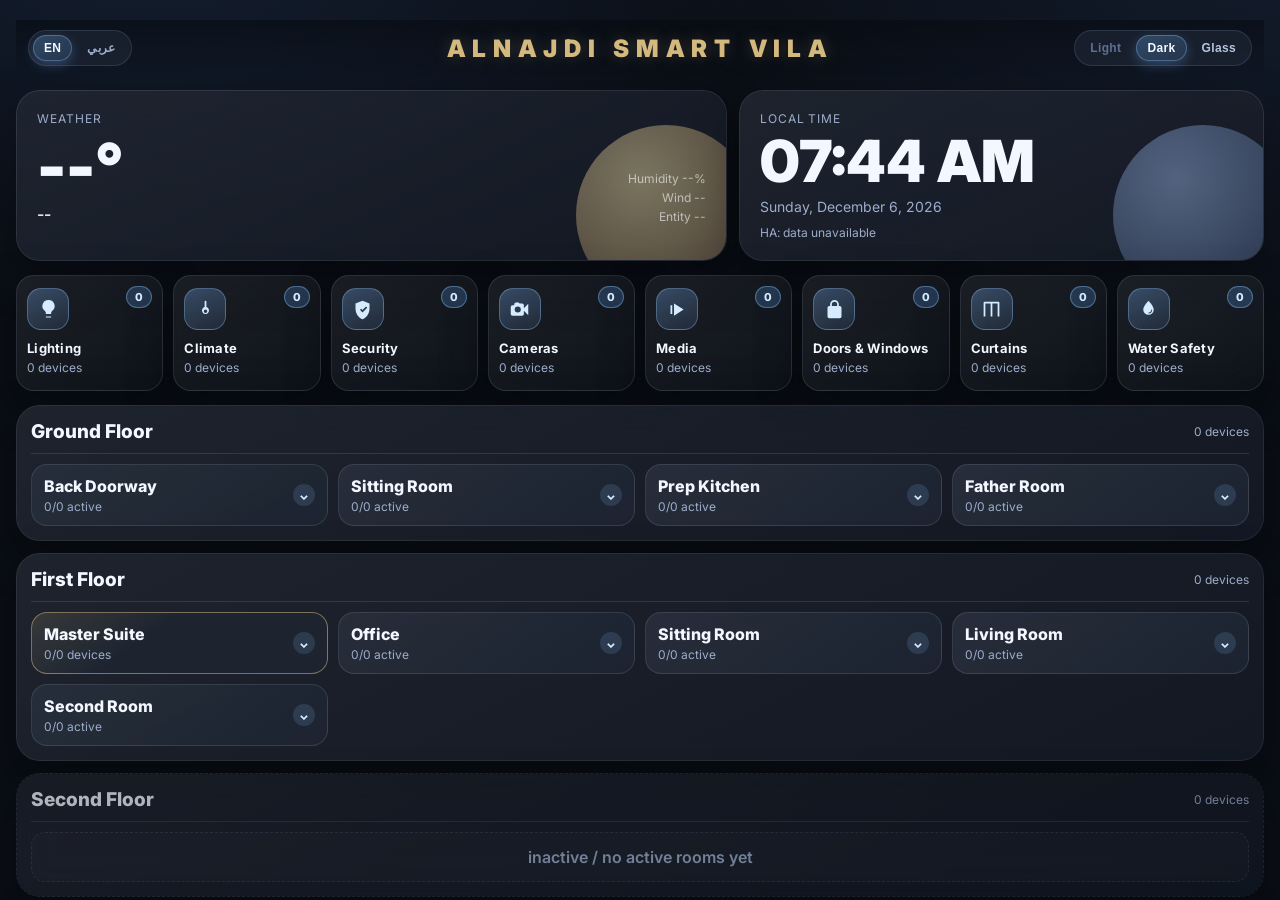
==== commit 44dbcf8e: "Rebuild smart villa interface with premium Anashost-style hierarchy" ====
--- a/alnajdi-smart-vila.html
+++ b/alnajdi-smart-vila.html
@@ -6,75 +6,389 @@
   <title>ALNAJDI SMART VILA</title>
   <style>
     @import url('https://fonts.googleapis.com/css2?family=Inter:wght@400;500;600;700;800;900&family=Tajawal:wght@400;500;700;800&display=swap');
-    :root{
-      --bg:#0b0e14;--card:#121722;--card2:#171d2a;--line:rgba(255,255,255,.09);--txt:#f4f7ff;--muted:#95a2bd;
-      --accent:#9ad1ff;--gold:#d1b167;--ok:#39d98a;--warn:#fcbf49;--danger:#ff5f6d;
-      --blur:0px;
-    }
-    [data-theme='light']{--bg:#eef2fb;--card:#ffffff;--card2:#f8fbff;--line:rgba(19,33,68,.12);--txt:#0f1c36;--muted:#5f6f8d;--accent:#0f7fff;--gold:#9f7a2f;--blur:0px;}
-    [data-theme='glass']{--bg:radial-gradient(1200px 900px at 8% -10%,#26384f 0%,#0b0e14 38%),radial-gradient(1000px 800px at 100% 0,#1f273f 0%,#0b0e14 42%);--card:rgba(23,30,45,.48);--card2:rgba(25,33,49,.6);--line:rgba(255,255,255,.14);--txt:#f8fbff;--muted:#b7c4db;--accent:#99d0ff;--gold:#dcc187;--blur:14px;}
-    *{box-sizing:border-box} html,body{height:100%}
-    body{margin:0;background:var(--bg);color:var(--txt);font-family:Inter,Tajawal,sans-serif;overflow:hidden}
-    body.rtl{font-family:Tajawal,Inter,sans-serif}
-    .app{height:100%;overflow:auto;padding:16px 14px 32px;max-width:1400px;margin:auto}
-    .card{background:var(--card);border:1px solid var(--line);border-radius:20px;backdrop-filter:blur(var(--blur));-webkit-backdrop-filter:blur(var(--blur));box-shadow:0 12px 40px rgba(0,0,0,.22)}
-    .header{display:grid;grid-template-columns:1fr auto 1fr;align-items:center;gap:10px;padding:10px 12px;position:sticky;top:0;z-index:20;background:linear-gradient(to bottom,rgba(0,0,0,.25),transparent)}
-    .title{font-weight:900;letter-spacing:.2em;text-align:center;color:var(--gold);font-size:clamp(15px,2.3vw,22px)}
-    .ctrls{display:flex;gap:8px;align-items:center}
-    .pill{display:flex;background:var(--card2);border:1px solid var(--line);border-radius:999px;padding:4px;gap:4px}
-    .pill button{border:0;background:transparent;color:var(--muted);padding:7px 10px;border-radius:999px;font-weight:700;cursor:pointer}
-    .pill button.on{background:rgba(131,176,255,.17);color:var(--txt)}
-
-    .hero{display:grid;grid-template-columns:1.15fr .85fr;gap:12px;margin-top:8px}
-    .weather,.clock{padding:18px;position:relative;overflow:hidden}
-    .orb{position:absolute;inset:auto -30px -36px auto;width:140px;height:140px;border-radius:50%;filter:blur(1px);opacity:.35;background:radial-gradient(circle at 30% 30%,#ffe08f,#f8a03e)}
-    .moon{background:radial-gradient(circle at 35% 30%,#edf4ff,#a5b9e2)}
-    .clock-time{font-size:clamp(34px,5.7vw,58px);font-weight:900;line-height:1}
-    .small{font-size:12px;color:var(--muted)}
-    .temp{font-size:40px;font-weight:900;line-height:1}
-    .strip{display:grid;grid-template-columns:repeat(8,minmax(86px,1fr));gap:8px;margin-top:12px}
-    .cat{padding:10px 8px;text-align:center;position:relative;cursor:pointer;transition:.22s transform}
-    .cat:hover{transform:translateY(-2px)}
-    .cat.alert{border-color:rgba(255,95,109,.6);box-shadow:0 0 0 1px rgba(255,95,109,.3) inset,0 0 20px rgba(255,95,109,.17)}
-    .icon{font-size:22px;display:block;margin-bottom:6px}
-    .badge{position:absolute;top:6px;left:6px;background:var(--accent);color:#061126;border-radius:999px;min-width:21px;padding:2px 6px;font-size:11px;font-weight:800}
-
-    .floors{margin-top:14px;display:flex;flex-direction:column;gap:12px}
-    .floor{padding:12px}
-    .floor.inactive{opacity:.52}
-    .floor-head{display:flex;justify-content:space-between;align-items:center;margin-bottom:8px}
-    .floor-title{font-size:18px;font-weight:800}
-    .rooms{display:grid;grid-template-columns:repeat(auto-fit,minmax(260px,1fr));gap:10px}
-    .room{background:var(--card2);border:1px solid var(--line);border-radius:16px;overflow:hidden}
-    .room.hidden{display:none}
-    .room-head{padding:11px 12px;display:flex;justify-content:space-between;align-items:center;cursor:pointer}
-    .room-name{font-weight:800}
-    .room-meta{font-size:12px;color:var(--muted)}
-    .room-body{max-height:0;overflow:hidden;transition:max-height .35s ease;padding:0 10px}
-    .room.open .room-body{max-height:550px;padding:0 10px 10px}
-    .chips{display:flex;gap:6px;flex-wrap:wrap}
-    .chip{padding:6px 10px;border-radius:999px;font-size:12px;background:rgba(155,190,255,.12);border:1px solid var(--line)}
-    .suite{border:1px solid rgba(209,177,103,.45);background:linear-gradient(145deg,rgba(209,177,103,.12),transparent 44%),var(--card2)}
-    .subrooms{display:grid;gap:8px}
-    .subroom{background:rgba(255,255,255,.03);border:1px solid var(--line);border-radius:12px;padding:9px}
-    .muted{color:var(--muted)}
-
-    @media (max-width:980px){.strip{grid-template-columns:repeat(4,1fr)}.hero{grid-template-columns:1fr}}
-    @media (max-width:640px){.header{grid-template-columns:auto 1fr;grid-template-areas:'l c' 'r r';}.header .left{grid-area:l}.header .title{grid-area:c;text-align:end}.header .right{grid-area:r;justify-content:flex-end}.strip{grid-template-columns:repeat(3,1fr)}}
+
+    :root {
+      --bg: #0a0e15;
+      --bg-gradient: radial-gradient(1300px 800px at 12% -10%, rgba(49, 79, 129, 0.25) 0%, transparent 50%), radial-gradient(1200px 900px at 100% -10%, rgba(62, 95, 154, 0.18) 0%, transparent 52%), #0a0e15;
+      --surface: rgba(18, 24, 35, 0.86);
+      --surface-2: rgba(26, 34, 47, 0.9);
+      --surface-3: rgba(37, 47, 64, 0.72);
+      --line: rgba(210, 227, 255, 0.12);
+      --txt: #f3f7ff;
+      --muted: #9dadcb;
+      --gold: #d4b97f;
+      --blue: #72b7ff;
+      --glow: rgba(112, 175, 255, 0.28);
+      --good: #46dfa7;
+      --danger: #ff6774;
+      --shadow: 0 18px 45px rgba(0, 0, 0, 0.35);
+      --blur: 18px;
+    }
+
+    [data-theme='light'] {
+      --bg: #eff4ff;
+      --bg-gradient: radial-gradient(900px 500px at 10% -5%, rgba(118, 166, 241, 0.35) 0%, transparent 56%), #eff4ff;
+      --surface: rgba(255, 255, 255, 0.95);
+      --surface-2: rgba(249, 252, 255, 0.96);
+      --surface-3: rgba(236, 244, 255, 0.86);
+      --line: rgba(26, 50, 91, 0.16);
+      --txt: #111b31;
+      --muted: #5f7091;
+      --gold: #8d6a24;
+      --blue: #1778ff;
+      --glow: rgba(33, 116, 255, 0.2);
+      --good: #1ebf85;
+      --danger: #de3f58;
+      --shadow: 0 12px 30px rgba(23, 56, 106, 0.14);
+      --blur: 0px;
+    }
+
+    [data-theme='glass'] {
+      --bg: #06080e;
+      --bg-gradient: radial-gradient(1000px 700px at 0% -20%, rgba(77, 117, 186, 0.4) 0%, transparent 45%), radial-gradient(1200px 900px at 100% -20%, rgba(74, 131, 210, 0.24) 0%, transparent 48%), #06080e;
+      --surface: rgba(19, 26, 38, 0.52);
+      --surface-2: rgba(30, 40, 57, 0.58);
+      --surface-3: rgba(36, 46, 65, 0.56);
+      --line: rgba(210, 227, 255, 0.18);
+      --txt: #f4f8ff;
+      --muted: #b6c5df;
+      --gold: #dcc187;
+      --blue: #85c3ff;
+      --glow: rgba(130, 190, 255, 0.32);
+      --good: #53e2af;
+      --danger: #ff7585;
+      --shadow: 0 18px 60px rgba(0, 0, 0, 0.42);
+      --blur: 22px;
+    }
+
+    * { box-sizing: border-box; }
+    html, body { height: 100%; }
+
+    body {
+      margin: 0;
+      background: var(--bg-gradient);
+      color: var(--txt);
+      font-family: Inter, Tajawal, sans-serif;
+      overflow: hidden;
+    }
+
+    body.rtl { font-family: Tajawal, Inter, sans-serif; }
+
+    .app {
+      max-width: 1500px;
+      margin: auto;
+      height: 100%;
+      padding: 20px 16px 36px;
+      overflow: auto;
+      display: flex;
+      flex-direction: column;
+      gap: 14px;
+    }
+
+    .premium-card {
+      background: linear-gradient(155deg, rgba(255,255,255,0.06), rgba(255,255,255,0.01)) border-box, var(--surface) padding-box;
+      border: 1px solid var(--line);
+      border-radius: 24px;
+      box-shadow: var(--shadow);
+      backdrop-filter: blur(var(--blur));
+      -webkit-backdrop-filter: blur(var(--blur));
+    }
+
+    .header {
+      padding: 10px 12px;
+      display: grid;
+      grid-template-columns: 1fr auto 1fr;
+      align-items: center;
+      gap: 10px;
+      position: sticky;
+      top: 0;
+      z-index: 40;
+      background: linear-gradient(to bottom, rgba(6,10,16,0.55), transparent);
+    }
+
+    .villa-title {
+      text-align: center;
+      font-size: clamp(14px, 2.2vw, 24px);
+      font-weight: 900;
+      letter-spacing: 0.28em;
+      color: var(--gold);
+      text-shadow: 0 0 16px rgba(212, 185, 127, 0.25);
+      white-space: nowrap;
+    }
+
+    .micro-group { display: flex; align-items: center; gap: 8px; }
+    .header .right { justify-content: flex-end; }
+
+    .seg {
+      display: inline-flex;
+      gap: 4px;
+      padding: 4px;
+      border-radius: 999px;
+      background: var(--surface-2);
+      border: 1px solid var(--line);
+    }
+
+    .seg button {
+      border: 0;
+      background: transparent;
+      color: var(--muted);
+      padding: 6px 11px;
+      border-radius: 999px;
+      font-size: 12px;
+      font-weight: 700;
+      letter-spacing: 0.03em;
+      cursor: pointer;
+      transition: 180ms ease;
+    }
+
+    .seg button.on {
+      background: linear-gradient(150deg, rgba(114,183,255,0.28), rgba(114,183,255,0.14));
+      color: var(--txt);
+      box-shadow: inset 0 0 0 1px rgba(140,196,255,0.35), 0 4px 12px var(--glow);
+    }
+
+    .hero {
+      display: grid;
+      grid-template-columns: 1.15fr 0.85fr;
+      gap: 12px;
+    }
+
+    .weather-card, .clock-card { padding: 20px; position: relative; overflow: hidden; }
+
+    .weather-card::after,
+    .clock-card::after {
+      content: '';
+      position: absolute;
+      inset: auto -30px -45px auto;
+      width: 180px;
+      height: 180px;
+      border-radius: 50%;
+      pointer-events: none;
+      opacity: 0.48;
+      background: radial-gradient(circle at 36% 30%, rgba(255,235,172,0.9), rgba(247,157,76,0.42));
+    }
+
+    .clock-card::after { background: radial-gradient(circle at 35% 30%, rgba(168,203,255,0.85), rgba(107,136,216,0.36)); }
+
+    .label { color: var(--muted); font-size: 12px; letter-spacing: 0.08em; text-transform: uppercase; }
+    .weather-main { margin-top: 8px; display: flex; justify-content: space-between; align-items: flex-end; gap: 12px; }
+    .temp { font-size: clamp(42px, 6vw, 64px); line-height: 1; font-weight: 900; }
+    .condition { margin-top: 6px; font-weight: 600; color: #d4e5ff; }
+    .meta-col { text-align: end; }
+    .meta { font-size: 12px; color: var(--muted); margin-top: 4px; }
+
+    .clock-time { margin-top: 6px; font-size: clamp(40px, 5.3vw, 58px); line-height: 1; font-weight: 900; }
+    .clock-date { margin-top: 8px; color: var(--muted); font-size: 14px; }
+    .ha-state { margin-top: 10px; font-size: 12px; color: var(--muted); }
+
+    .systems-strip {
+      display: grid;
+      grid-template-columns: repeat(8, minmax(105px, 1fr));
+      gap: 10px;
+    }
+
+    .system-chip {
+      position: relative;
+      overflow: hidden;
+      padding: 12px 10px;
+      border-radius: 18px;
+      border: 1px solid var(--line);
+      background: linear-gradient(145deg, rgba(255,255,255,0.08), rgba(255,255,255,0.02));
+      min-height: 116px;
+      cursor: pointer;
+      transition: transform 220ms ease, box-shadow 220ms ease, border-color 220ms ease;
+    }
+
+    .system-chip:hover {
+      transform: translateY(-3px);
+      box-shadow: 0 10px 24px rgba(0,0,0,0.24), 0 0 18px var(--glow);
+      border-color: rgba(153, 204, 255, 0.34);
+    }
+
+    .system-chip.active { box-shadow: inset 0 0 0 1px rgba(114,183,255,0.4), 0 10px 26px rgba(0,0,0,0.25); }
+
+    .system-chip.alert {
+      border-color: rgba(255,103,116,0.55);
+      box-shadow: inset 0 0 0 1px rgba(255,103,116,0.4), 0 0 22px rgba(255,103,116,0.2);
+      animation: pulseAlert 1600ms infinite;
+    }
+
+    @keyframes pulseAlert {
+      0%,100% { box-shadow: inset 0 0 0 1px rgba(255,103,116,0.35), 0 0 10px rgba(255,103,116,0.15); }
+      50% { box-shadow: inset 0 0 0 1px rgba(255,103,116,0.7), 0 0 26px rgba(255,103,116,0.35); }
+    }
+
+    .icon-wrap {
+      width: 42px;
+      height: 42px;
+      border-radius: 14px;
+      background: linear-gradient(155deg, rgba(126,185,255,0.3), rgba(126,185,255,0.1));
+      border: 1px solid rgba(148, 199, 255, 0.35);
+      display: grid;
+      place-items: center;
+      color: #d7ebff;
+    }
+
+    .icon-wrap svg { width: 21px; height: 21px; fill: currentColor; }
+
+    .system-title { margin-top: 10px; font-size: 13px; font-weight: 700; letter-spacing: 0.02em; }
+    .system-count { margin-top: 4px; font-size: 12px; color: var(--muted); }
+
+    .chip-badge {
+      position: absolute;
+      top: 10px;
+      right: 10px;
+      min-width: 24px;
+      border-radius: 999px;
+      padding: 3px 8px;
+      font-size: 11px;
+      font-weight: 800;
+      text-align: center;
+      background: rgba(97, 170, 255, 0.22);
+      border: 1px solid rgba(142, 202, 255, 0.38);
+      color: #d8edff;
+    }
+
+    .floors { display: flex; flex-direction: column; gap: 12px; }
+
+    .floor-card { padding: 14px; }
+
+    .floor-head {
+      display: flex;
+      justify-content: space-between;
+      align-items: center;
+      margin-bottom: 10px;
+      padding-bottom: 10px;
+      border-bottom: 1px solid var(--line);
+    }
+
+    .floor-name { font-size: 19px; font-weight: 800; }
+    .floor-meta { font-size: 12px; color: var(--muted); }
+
+    .rooms-grid { display: grid; grid-template-columns: repeat(auto-fit, minmax(260px, 1fr)); gap: 10px; }
+
+    .room-card {
+      border: 1px solid var(--line);
+      border-radius: 16px;
+      background: linear-gradient(145deg, rgba(255,255,255,0.06), rgba(255,255,255,0.015)), var(--surface-2);
+      overflow: hidden;
+    }
+
+    .room-head {
+      display: flex;
+      align-items: center;
+      justify-content: space-between;
+      gap: 10px;
+      cursor: pointer;
+      padding: 11px 12px;
+    }
+
+    .room-title { font-weight: 800; }
+    .room-stats { color: var(--muted); font-size: 12px; margin-top: 3px; }
+
+    .chev {
+      width: 22px;
+      height: 22px;
+      border-radius: 50%;
+      display: grid;
+      place-items: center;
+      background: rgba(132, 184, 255, 0.15);
+      color: #d7ebff;
+      transition: transform 220ms ease;
+      font-size: 12px;
+      font-weight: 900;
+    }
+
+    .room-card.open .chev { transform: rotate(180deg); }
+
+    .room-body {
+      max-height: 0;
+      overflow: hidden;
+      transition: max-height 280ms ease, padding 280ms ease;
+      padding: 0 12px;
+    }
+
+    .room-card.open .room-body {
+      max-height: 540px;
+      padding: 0 12px 12px;
+    }
+
+    .entity-list { display: flex; flex-wrap: wrap; gap: 6px; }
+
+    .entity-chip {
+      padding: 6px 10px;
+      border-radius: 999px;
+      font-size: 12px;
+      border: 1px solid var(--line);
+      background: var(--surface-3);
+      color: var(--txt);
+    }
+
+    .entity-chip.off { opacity: 0.62; }
+
+    .suite {
+      border-color: rgba(212,185,127,0.52);
+      background: linear-gradient(145deg, rgba(212,185,127,0.16), rgba(212,185,127,0.02) 40%), var(--surface-2);
+    }
+
+    .suite-subrooms {
+      margin-top: 10px;
+      display: grid;
+      grid-template-columns: 1fr;
+      gap: 8px;
+    }
+
+    .subroom-card {
+      border: 1px solid var(--line);
+      border-radius: 12px;
+      background: rgba(255,255,255,0.03);
+      padding: 8px;
+    }
+
+    .subroom-title { font-size: 13px; font-weight: 700; margin-bottom: 6px; }
+
+    .inactive-floor {
+      opacity: 0.72;
+      border-style: dashed;
+    }
+
+    .inactive-note {
+      border: 1px dashed var(--line);
+      border-radius: 14px;
+      background: rgba(255,255,255,0.02);
+      color: var(--muted);
+      padding: 14px;
+      text-align: center;
+      font-weight: 600;
+    }
+
+    @media (max-width: 1150px) {
+      .systems-strip { grid-template-columns: repeat(4, minmax(120px, 1fr)); }
+      .hero { grid-template-columns: 1fr; }
+    }
+
+    @media (max-width: 740px) {
+      .header { grid-template-columns: 1fr; justify-items: center; gap: 8px; }
+      .header .left, .header .right { justify-content: center; }
+      .villa-title { order: -1; }
+      .systems-strip { grid-template-columns: repeat(2, minmax(120px, 1fr)); }
+    }
   </style>
 </head>
 <body data-theme="dark">
   <div class="app">
     <header class="header">
-      <div class="ctrls left">
-        <div class="pill" id="langPill">
+      <div class="micro-group left">
+        <div class="seg" id="langSeg">
           <button data-lang="en" class="on">EN</button>
           <button data-lang="ar">عربي</button>
         </div>
       </div>
-      <div class="title">ALNAJDI SMART VILA</div>
-      <div class="ctrls right" style="justify-content:flex-end">
-        <div class="pill" id="themePill">
+
+      <div class="villa-title">ALNAJDI SMART VILA</div>
+
+      <div class="micro-group right">
+        <div class="seg" id="themeSeg">
           <button data-theme="light">Light</button>
           <button data-theme="dark" class="on">Dark</button>
           <button data-theme="glass">Glass</button>
@@ -83,157 +397,424 @@
     </header>
 
     <section class="hero">
-      <article class="card weather">
-        <div class="orb" id="orb"></div>
-        <div class="small" id="weatherLabel">Weather</div>
-        <div style="display:flex;justify-content:space-between;align-items:flex-end;gap:8px;margin-top:6px">
+      <article class="premium-card weather-card">
+        <div class="label" id="weatherLabel">Weather</div>
+        <div class="weather-main">
           <div>
-            <div class="temp" id="temp">--°</div>
-            <div id="condition" class="muted">Home Assistant source</div>
+            <div class="temp" id="weatherTemp">--°</div>
+            <div class="condition" id="weatherCondition">--</div>
           </div>
-          <div style="text-align:end">
-            <div id="humidity" class="small">Humidity --%</div>
-            <div id="wind" class="small">Wind --</div>
+          <div class="meta-col">
+            <div class="meta" id="weatherHumidity">Humidity --%</div>
+            <div class="meta" id="weatherWind">Wind --</div>
+            <div class="meta" id="weatherEntity">Entity --</div>
           </div>
         </div>
       </article>
-      <article class="card clock">
-        <div class="clock-time" id="time">00:00</div>
-        <div class="small" id="date">--</div>
-        <div class="small" id="haState" style="margin-top:8px">HA: connecting...</div>
+
+      <article class="premium-card clock-card">
+        <div class="label" id="clockLabel">Local Time</div>
+        <div class="clock-time" id="clockTime">00:00</div>
+        <div class="clock-date" id="clockDate">--</div>
+        <div class="ha-state" id="haStatus">HA: connecting...</div>
       </article>
     </section>
 
-    <section class="strip" id="categoryStrip"></section>
-
-    <section class="floors" id="floors"></section>
+    <section class="systems-strip" id="systemsStrip"></section>
+
+    <section class="floors" id="floorsRoot"></section>
   </div>
 
 <script>
-const I18N={
-  en:{weather:'Weather',haOk:'HA: connected',haFail:'HA: using fallback data',devices:'devices',inactive:'inactive',empty:'No active entities',masterSuite:'Master Suite',cove:'Cove Lights'},
-  ar:{weather:'الطقس',haOk:'متصل بـ Home Assistant',haFail:'وضع احتياطي',devices:'جهاز',inactive:'غير نشط',empty:'لا توجد كيانات نشطة',masterSuite:'الجناح الرئيسي',cove:'إضاءة مخفية'}
-};
-const HOUSE={
-  floors:[
-    {id:'ground',en:'Ground Floor',ar:'الدور الأرضي',rooms:['Back Doorway','Sitting Room','Prep Kitchen','Father Room']},
-    {id:'first',en:'First Floor',ar:'الدور الأول',rooms:['Office','Sitting Room','Living Room','Second Room']},
-    {id:'second',en:'Second Floor',ar:'الدور الثاني',rooms:[]},
-    {id:'roof',en:'Roof',ar:'السطح',rooms:['Roof']}
-  ],
-  suite:{en:'Master Suite',ar:'الجناح الرئيسي',children:['Master Bedroom','Master Bathroom','Master Closet Room']}
-};
-let lang='en',states=[];
-const q=(s,p=document)=>p.querySelector(s), qa=(s,p=document)=>[...p.querySelectorAll(s)];
-
-function areaLike(entity,name){const x=(entity.attributes.friendly_name+' '+entity.entity_id).toLowerCase();return name.toLowerCase().split(' ').every(t=>x.includes(t.toLowerCase().replace('_',' ')));}
-function isOn(e){return !['off','unavailable','unknown','idle','closed','disarmed','standby'].includes((e.state||'').toLowerCase());}
-function domain(e){return e.entity_id.split('.')[0];}
-function getRoomEntities(room){
-  return states.filter(e=>areaLike(e,room));
-}
-
-function renderCategories(){
-  const defs=[['lights','💡',e=>domain(e)==='light'],['climate','❄️',e=>domain(e)==='climate'],['security','🛡️',e=>domain(e)==='alarm_control_panel'||domain(e)==='lock'],['cameras','📹',e=>domain(e)==='camera'],['media','🎵',e=>domain(e)==='media_player'],['doors','🚪',e=>domain(e)==='binary_sensor'&&/door|window/.test(e.entity_id)],['curtains','🪟',e=>domain(e)==='cover'],['leaks','💧',e=>domain(e)==='binary_sensor'&&/moisture|water|leak/.test(e.entity_id)]];
-  const c=q('#categoryStrip'); c.innerHTML='';
-  defs.forEach(([key,emoji,fn])=>{
-    const group=states.filter(fn),active=group.filter(isOn).length;
-    const el=document.createElement('article');
-    el.className='card cat '+((key==='leaks'&&active>0)?'alert':'');
-    el.innerHTML=`<span class='badge'>${active}</span><span class='icon'>${emoji}</span><div>${key}</div><div class='small'>${group.length} ${I18N[lang].devices}</div>`;
-    c.appendChild(el);
+  const I18N = {
+    en: {
+      weather: 'Weather',
+      time: 'Local Time',
+      connected: 'HA: connected',
+      fallback: 'HA: data unavailable',
+      devices: 'devices',
+      active: 'active',
+      inactiveFloor: 'inactive / no active rooms yet',
+      noEntities: 'No mapped active entities',
+      roof: 'Roof',
+      suite: 'Master Suite'
+    },
+    ar: {
+      weather: 'الطقس',
+      time: 'الوقت المحلي',
+      connected: 'متصل بـ Home Assistant',
+      fallback: 'تعذر تحميل بيانات Home Assistant',
+      devices: 'جهاز',
+      active: 'نشط',
+      inactiveFloor: 'غير نشط / لا توجد غرف نشطة حالياً',
+      noEntities: 'لا توجد كيانات مرتبطة',
+      roof: 'السطح',
+      suite: 'الجناح الرئيسي'
+    }
+  };
+
+  const ICONS = {
+    lights: '<svg viewBox="0 0 24 24"><path d="M9 21h6v-1H9v1Zm3-20a7 7 0 0 0-4.39 12.45c.68.55 1.39 1.73 1.39 2.55V17h6v-1c0-.82.71-2 1.39-2.55A7 7 0 0 0 12 1Z"/></svg>',
+    climate: '<svg viewBox="0 0 24 24"><path d="M12 2a1 1 0 0 1 1 1v6.13a4 4 0 1 1-2 0V3a1 1 0 0 1 1-1Zm0 10a2 2 0 1 0 2 2 2 2 0 0 0-2-2Z"/></svg>',
+    security: '<svg viewBox="0 0 24 24"><path d="M12 2 4 5v6c0 5.55 3.84 10.74 8 12 4.16-1.26 8-6.45 8-12V5l-8-3Zm0 10.5 4-4 1.41 1.41L12 15.33l-2.91-2.92L10.5 11l1.5 1.5Z"/></svg>',
+    cameras: '<svg viewBox="0 0 24 24"><path d="M17 10.5V7a2 2 0 0 0-2-2h-3l-1-1H8a2 2 0 0 0-2 2v1H4a2 2 0 0 0-2 2v8a2 2 0 0 0 2 2h11a2 2 0 0 0 2-2v-3.5l5 5V5.5l-5 5Zm-7 5A3.5 3.5 0 1 1 13.5 12 3.5 3.5 0 0 1 10 15.5Z"/></svg>',
+    media: '<svg viewBox="0 0 24 24"><path d="M8 5v14l11-7L8 5Zm-4 2h2v10H4V7Z"/></svg>',
+    access: '<svg viewBox="0 0 24 24"><path d="M12 1a5 5 0 0 1 5 5v2h1a2 2 0 0 1 2 2v10a2 2 0 0 1-2 2H6a2 2 0 0 1-2-2V10a2 2 0 0 1 2-2h1V6a5 5 0 0 1 5-5Zm3 7V6a3 3 0 0 0-6 0v2h6Zm-3 4a2 2 0 0 1 1 3.73V18h-2v-2.27A2 2 0 0 1 12 12Z"/></svg>',
+    curtains: '<svg viewBox="0 0 24 24"><path d="M4 3h16a1 1 0 0 1 1 1v16h-2V5h-6v15h-2V5H5v15H3V4a1 1 0 0 1 1-1Z"/></svg>',
+    leaks: '<svg viewBox="0 0 24 24"><path d="M12 2s6 6.13 6 10a6 6 0 1 1-12 0C6 8.13 12 2 12 2Zm4.24 10.19-.94-.35A3.49 3.49 0 0 1 12 15.5v1a4.5 4.5 0 0 0 4.24-4.31Z"/></svg>'
+  };
+
+  const HOUSE = {
+    floors: [
+      {
+        id: 'ground',
+        en: 'Ground Floor',
+        ar: 'الدور الأرضي',
+        rooms: ['Back Doorway', 'Sitting Room', 'Prep Kitchen', 'Father Room']
+      },
+      {
+        id: 'first',
+        en: 'First Floor',
+        ar: 'الدور الأول',
+        rooms: ['Office', 'Sitting Room', 'Living Room', 'Second Room'],
+        suite: {
+          en: 'Master Suite',
+          ar: 'الجناح الرئيسي',
+          rooms: ['Master Bedroom', 'Master Bathroom', 'Master Closet Room']
+        }
+      },
+      {
+        id: 'second',
+        en: 'Second Floor',
+        ar: 'الدور الثاني',
+        rooms: []
+      },
+      {
+        id: 'roof',
+        en: 'Roof',
+        ar: 'السطح',
+        rooms: ['Roof']
+      }
+    ]
+  };
+
+  const ROOM_PROFILE = {
+    'Back Doorway': [/back\s?door/i, /doorway/i, /entrance/i],
+    'Sitting Room': [/sitting\s?room/i, /majlis/i, /lounge/i],
+    'Prep Kitchen': [/prep\s?kitchen/i, /service\s?kitchen/i, /dirty\s?kitchen/i],
+    'Father Room': [/father\s?room/i, /dad\s?room/i],
+    'Master Bedroom': [/master\s?bedroom/i, /owner\s?bedroom/i],
+    'Master Bathroom': [/master\s?bath(room)?/i, /owner\s?bath(room)?/i],
+    'Master Closet Room': [/master\s?closet/i, /dressing\s?room/i],
+    'Office': [/office/i, /study/i],
+    'Living Room': [/living\s?room/i, /family\s?room/i],
+    'Second Room': [/second\s?room/i, /bedroom\s?2/i, /guest\s?room/i],
+    'Roof': [/roof/i, /rooftop/i]
+  };
+
+  const SYSTEMS = [
+    { id: 'lights', label: 'Lighting', domains: ['light'], predicate: e => domain(e) === 'light' },
+    { id: 'climate', label: 'Climate', domains: ['climate', 'fan'], predicate: e => ['climate', 'fan'].includes(domain(e)) },
+    { id: 'security', label: 'Security', domains: ['alarm_control_panel', 'lock'], predicate: e => ['alarm_control_panel', 'lock'].includes(domain(e)) },
+    { id: 'cameras', label: 'Cameras', domains: ['camera'], predicate: e => domain(e) === 'camera' },
+    { id: 'media', label: 'Media', domains: ['media_player'], predicate: e => domain(e) === 'media_player' },
+    { id: 'access', label: 'Doors & Windows', domains: ['binary_sensor', 'sensor'], predicate: e => /door|window|gate|lock/i.test(e.entity_id + ' ' + (e.attributes.friendly_name || '')) },
+    { id: 'curtains', label: 'Curtains', domains: ['cover'], predicate: e => domain(e) === 'cover' },
+    { id: 'leaks', label: 'Water Safety', domains: ['binary_sensor', 'sensor'], predicate: e => /leak|water|moisture|flood/i.test(e.entity_id + ' ' + (e.attributes.friendly_name || '')) }
+  ];
+
+  let lang = 'en';
+  let states = [];
+
+  const q = (sel, parent = document) => parent.querySelector(sel);
+  const qa = (sel, parent = document) => [...parent.querySelectorAll(sel)];
+
+  function domain(entity) {
+    return entity.entity_id.split('.')[0] || '';
+  }
+
+  function normalizedSource(entity) {
+    const attrs = entity.attributes || {};
+    return [
+      entity.entity_id,
+      attrs.friendly_name,
+      attrs.area_id,
+      attrs.floor_id,
+      attrs.device_class,
+      attrs.room,
+      attrs.location,
+      attrs.zone
+    ].filter(Boolean).join(' ').toLowerCase();
+  }
+
+  function stateIsActive(entity) {
+    const offStates = new Set(['off', 'unavailable', 'unknown', 'idle', 'closed', 'disarmed', 'standby', 'not_home']);
+    return !offStates.has(String(entity.state || '').toLowerCase());
+  }
+
+  function mapRoomEntities(roomName) {
+    const profiles = ROOM_PROFILE[roomName] || [new RegExp(roomName, 'i')];
+    return states.filter(entity => {
+      const source = normalizedSource(entity);
+      return profiles.some(rx => rx.test(source));
+    });
+  }
+
+  function renderSystemsStrip() {
+    const root = q('#systemsStrip');
+    root.innerHTML = '';
+
+    SYSTEMS.forEach(system => {
+      const matched = states.filter(system.predicate);
+      const active = matched.filter(stateIsActive);
+      const card = document.createElement('article');
+      card.className = 'system-chip premium-card';
+      if (active.length > 0) card.classList.add('active');
+      if (system.id === 'leaks' && active.length > 0) card.classList.add('alert');
+
+      card.innerHTML = `
+        <div class="chip-badge">${active.length}</div>
+        <div class="icon-wrap">${ICONS[system.id]}</div>
+        <div class="system-title">${system.label}</div>
+        <div class="system-count">${matched.length} ${I18N[lang].devices}</div>
+      `;
+
+      root.appendChild(card);
+    });
+  }
+
+  function entityChip(entity) {
+    const active = stateIsActive(entity);
+    const chip = document.createElement('span');
+    chip.className = `entity-chip ${active ? '' : 'off'}`;
+    chip.textContent = entity.attributes.friendly_name || entity.entity_id;
+    return chip;
+  }
+
+  function buildRoomCard(roomName, entities) {
+    const activeCount = entities.filter(stateIsActive).length;
+    const card = document.createElement('article');
+    card.className = 'room-card';
+
+    card.innerHTML = `
+      <div class="room-head">
+        <div>
+          <div class="room-title">${roomName}</div>
+          <div class="room-stats">${activeCount}/${entities.length} ${I18N[lang].active}</div>
+        </div>
+        <div class="chev">⌄</div>
+      </div>
+      <div class="room-body">
+        <div class="entity-list"></div>
+      </div>
+    `;
+
+    const list = q('.entity-list', card);
+    if (!entities.length) {
+      const empty = document.createElement('span');
+      empty.className = 'entity-chip off';
+      empty.textContent = I18N[lang].noEntities;
+      list.appendChild(empty);
+    } else {
+      entities.slice(0, 30).forEach(entity => list.appendChild(entityChip(entity)));
+    }
+
+    q('.room-head', card).addEventListener('click', () => card.classList.toggle('open'));
+    return card;
+  }
+
+  function buildMasterSuiteCard(suiteDef) {
+    const allSuiteEntities = suiteDef.rooms.flatMap(room => mapRoomEntities(room));
+    const suiteCard = document.createElement('article');
+    suiteCard.className = 'room-card suite';
+
+    suiteCard.innerHTML = `
+      <div class="room-head">
+        <div>
+          <div class="room-title">${lang === 'ar' ? suiteDef.ar : suiteDef.en}</div>
+          <div class="room-stats">${allSuiteEntities.filter(stateIsActive).length}/${allSuiteEntities.length} ${I18N[lang].devices}</div>
+        </div>
+        <div class="chev">⌄</div>
+      </div>
+      <div class="room-body">
+        <div class="suite-subrooms"></div>
+      </div>
+    `;
+
+    const subRoot = q('.suite-subrooms', suiteCard);
+
+    suiteDef.rooms.forEach(roomName => {
+      const roomEntities = mapRoomEntities(roomName);
+      const block = document.createElement('section');
+      block.className = 'subroom-card';
+      const active = roomEntities.filter(stateIsActive).length;
+
+      block.innerHTML = `
+        <div class="subroom-title">${roomName} · ${active}/${roomEntities.length}</div>
+        <div class="entity-list"></div>
+      `;
+
+      const list = q('.entity-list', block);
+      if (!roomEntities.length) {
+        const empty = document.createElement('span');
+        empty.className = 'entity-chip off';
+        empty.textContent = I18N[lang].noEntities;
+        list.appendChild(empty);
+      } else {
+        roomEntities.slice(0, 18).forEach(entity => list.appendChild(entityChip(entity)));
+      }
+
+      subRoot.appendChild(block);
+    });
+
+    q('.room-head', suiteCard).addEventListener('click', () => suiteCard.classList.toggle('open'));
+    return suiteCard;
+  }
+
+  function renderFloors() {
+    const root = q('#floorsRoot');
+    root.innerHTML = '';
+
+    HOUSE.floors.forEach(floor => {
+      const card = document.createElement('section');
+      card.className = 'premium-card floor-card';
+
+      const floorName = lang === 'ar' ? floor.ar : floor.en;
+      const grid = document.createElement('div');
+      grid.className = 'rooms-grid';
+
+      let floorEntitiesTotal = 0;
+
+      if (floor.suite) {
+        const suiteCard = buildMasterSuiteCard(floor.suite);
+        grid.appendChild(suiteCard);
+        floorEntitiesTotal += floor.suite.rooms.flatMap(room => mapRoomEntities(room)).length;
+      }
+
+      floor.rooms.forEach(roomName => {
+        const roomEntities = mapRoomEntities(roomName);
+        floorEntitiesTotal += roomEntities.length;
+        const roomCard = buildRoomCard(roomName, roomEntities);
+        grid.appendChild(roomCard);
+      });
+
+      const isSecondInactive = floor.id === 'second' && floorEntitiesTotal === 0;
+      if (isSecondInactive) {
+        card.classList.add('inactive-floor');
+        grid.innerHTML = `<div class="inactive-note">${I18N[lang].inactiveFloor}</div>`;
+      }
+
+      card.innerHTML = `
+        <div class="floor-head">
+          <div class="floor-name">${floorName}</div>
+          <div class="floor-meta">${floorEntitiesTotal} ${I18N[lang].devices}</div>
+        </div>
+      `;
+
+      card.appendChild(grid);
+      root.appendChild(card);
+    });
+  }
+
+  function updateClock() {
+    const now = new Date();
+    const locale = lang === 'ar' ? 'ar-KW' : 'en-US';
+
+    q('#clockTime').textContent = now.toLocaleTimeString(locale, {
+      hour: '2-digit',
+      minute: '2-digit'
+    });
+
+    q('#clockDate').textContent = now.toLocaleDateString(locale, {
+      weekday: 'long',
+      year: 'numeric',
+      month: 'long',
+      day: 'numeric'
+    });
+  }
+
+  function bindWeather() {
+    const weather = states.find(e => domain(e) === 'weather');
+    if (!weather) {
+      q('#weatherTemp').textContent = '--°';
+      q('#weatherCondition').textContent = '--';
+      q('#weatherHumidity').textContent = 'Humidity --%';
+      q('#weatherWind').textContent = 'Wind --';
+      q('#weatherEntity').textContent = 'Entity --';
+      return;
+    }
+
+    const attrs = weather.attributes || {};
+    q('#weatherTemp').textContent = `${Math.round(Number(attrs.temperature ?? 0))}°`;
+    q('#weatherCondition').textContent = attrs.friendly_name || weather.state || '--';
+    q('#weatherHumidity').textContent = `Humidity ${attrs.humidity ?? '--'}%`;
+    q('#weatherWind').textContent = `Wind ${attrs.wind_speed ?? attrs.wind_bearing ?? '--'}`;
+    q('#weatherEntity').textContent = `Entity ${weather.entity_id}`;
+  }
+
+  function applyLanguage() {
+    document.documentElement.lang = lang;
+    document.documentElement.dir = lang === 'ar' ? 'rtl' : 'ltr';
+    document.body.classList.toggle('rtl', lang === 'ar');
+
+    q('#weatherLabel').textContent = I18N[lang].weather;
+    q('#clockLabel').textContent = I18N[lang].time;
+
+    qa('#langSeg button').forEach(button => {
+      button.classList.toggle('on', button.dataset.lang === lang);
+    });
+
+    updateClock();
+    renderSystemsStrip();
+    renderFloors();
+  }
+
+  async function loadHA() {
+    try {
+      const response = await fetch('/api/states', {
+        method: 'GET',
+        credentials: 'same-origin',
+        cache: 'no-store'
+      });
+
+      if (!response.ok) throw new Error(`HTTP ${response.status}`);
+
+      const payload = await response.json();
+      states = Array.isArray(payload) ? payload : [];
+
+      q('#haStatus').textContent = I18N[lang].connected;
+      bindWeather();
+      renderSystemsStrip();
+      renderFloors();
+    } catch (error) {
+      states = [];
+      q('#haStatus').textContent = I18N[lang].fallback;
+      bindWeather();
+      renderSystemsStrip();
+      renderFloors();
+    }
+  }
+
+  qa('#themeSeg button').forEach(button => {
+    button.addEventListener('click', () => {
+      document.body.dataset.theme = button.dataset.theme;
+      qa('#themeSeg button').forEach(b => b.classList.remove('on'));
+      button.classList.add('on');
+    });
   });
-}
-
-function makeRoom(room,enclosed=false){
-  const ents=getRoomEntities(room);
-  const on=ents.filter(isOn).length;
-  const r=document.createElement('article'); r.className='room'+(ents.length? '':' hidden');
-  r.innerHTML=`<div class='room-head'><div><div class='room-name'>${room}</div><div class='room-meta'>${on}/${ents.length} ${I18N[lang].devices}</div></div><div>▾</div></div><div class='room-body'><div class='chips'>${ents.slice(0,14).map(e=>`<span class='chip'>${e.attributes.friendly_name||e.entity_id}</span>`).join('')||`<span class='muted'>${I18N[lang].empty}</span>`}</div>${enclosed?`<div class='small muted' style='margin-top:8px'>${I18N[lang].cove}: ${ents.filter(e=>/cove/i.test(e.entity_id+JSON.stringify(e.attributes))).length}</div>`:''}</div>`;
-  q('.room-head',r).onclick=()=>r.classList.toggle('open');
-  return r;
-}
-
-function renderFloors(){
-  const root=q('#floors'); root.innerHTML='';
-  HOUSE.floors.forEach(f=>{
-    const floor=document.createElement('section'); floor.className='card floor';
-    const title=lang==='ar'?f.ar:f.en;
-    const allRooms=[...f.rooms];
-    if(f.id==='first') allRooms.unshift(HOUSE.suite.en);
-    let active=0;
-    const roomWrap=document.createElement('div'); roomWrap.className='rooms';
-
-    if(f.id==='first'){
-      const suite=document.createElement('article'); suite.className='room suite';
-      const suiteEnts=HOUSE.suite.children.flatMap(getRoomEntities); active+=suiteEnts.length;
-      suite.innerHTML=`<div class='room-head'><div><div class='room-name'>${lang==='ar'?HOUSE.suite.ar:HOUSE.suite.en}</div><div class='room-meta'>${suiteEnts.filter(isOn).length}/${suiteEnts.length} ${I18N[lang].devices}</div></div><div>▾</div></div><div class='room-body'><div class='subrooms'></div></div>`;
-      const sub=q('.subrooms',suite);
-      HOUSE.suite.children.forEach(name=>{
-        const card=makeRoom(name,/Master (Bedroom|Bathroom)/.test(name));
-        card.classList.remove('room'); card.classList.add('subroom'); card.classList.remove('hidden');
-        sub.appendChild(card);
-      });
-      q('.room-head',suite).onclick=()=>suite.classList.toggle('open');
-      roomWrap.appendChild(suite);
-    }
-
-    f.rooms.forEach(rn=>{const room=makeRoom(rn);active+=getRoomEntities(rn).length;roomWrap.appendChild(room);});
-    if(f.id==='second' && active===0) floor.classList.add('inactive');
-    if(f.id==='second' && active===0){
-      roomWrap.innerHTML=`<div class='muted'>${title}: ${I18N[lang].inactive}</div>`;
-    }
-    if(f.id!=='second' && active===0) return;
-
-    floor.innerHTML=`<div class='floor-head'><div class='floor-title'>${title}</div><div class='small'>${active} ${I18N[lang].devices}</div></div>`;
-    floor.appendChild(roomWrap); root.appendChild(floor);
+
+  qa('#langSeg button').forEach(button => {
+    button.addEventListener('click', () => {
+      lang = button.dataset.lang;
+      applyLanguage();
+    });
   });
-}
-
-function updateClock(){
-  const now=new Date();
-  q('#time').textContent=now.toLocaleTimeString(lang==='ar'?'ar-KW':'en-US',{hour:'2-digit',minute:'2-digit'});
-  q('#date').textContent=now.toLocaleDateString(lang==='ar'?'ar-KW':'en-US',{weekday:'long',year:'numeric',month:'long',day:'numeric'});
-}
-
-function applyLang(){
-  document.documentElement.lang=lang; document.documentElement.dir=lang==='ar'?'rtl':'ltr';
-  document.body.classList.toggle('rtl',lang==='ar');
-  q('#weatherLabel').textContent=I18N[lang].weather;
-  qa('#langPill button').forEach(b=>b.classList.toggle('on',b.dataset.lang===lang));
-  renderCategories();renderFloors();updateClock();
-}
-
-async function loadHA(){
-  try{
-    const r=await fetch('/api/states');
-    if(!r.ok) throw new Error('states fail');
-    states=await r.json();
-    q('#haState').textContent=I18N[lang].haOk;
-    bindWeather(); renderCategories(); renderFloors();
-  }catch(e){
-    states=[]; q('#haState').textContent=I18N[lang].haFail;
-    q('#temp').textContent='--°'; q('#condition').textContent='No weather entity';
-    renderCategories(); renderFloors();
-  }
-}
-
-function bindWeather(){
-  const w=states.find(e=>domain(e)==='weather')||null;
-  if(!w){q('#condition').textContent='No weather entity';return;}
-  const a=w.attributes;
-  q('#condition').textContent=(a.friendly_name||w.state)+' · '+w.state;
-  q('#temp').textContent=`${Math.round(a.temperature ?? 0)}°`;
-  q('#humidity').textContent=`Humidity ${a.humidity ?? '--'}%`;
-  q('#wind').textContent=`Wind ${a.wind_speed ?? '--'}`;
-  const hour=(new Date()).getHours(),night=hour<6||hour>17;
-  q('#orb').classList.toggle('moon',night);
-}
-
-qa('#themePill button').forEach(b=>b.onclick=()=>{document.body.dataset.theme=b.dataset.theme;qa('#themePill button').forEach(x=>x.classList.remove('on'));b.classList.add('on');});
-qa('#langPill button').forEach(b=>b.onclick=()=>{lang=b.dataset.lang;applyLang();});
-
-setInterval(updateClock,1000); updateClock(); applyLang(); loadHA(); setInterval(loadHA,30000);
+
+  updateClock();
+  setInterval(updateClock, 1000);
+  applyLanguage();
+  loadHA();
+  setInterval(loadHA, 30000);
 </script>
 </body>
 </html>
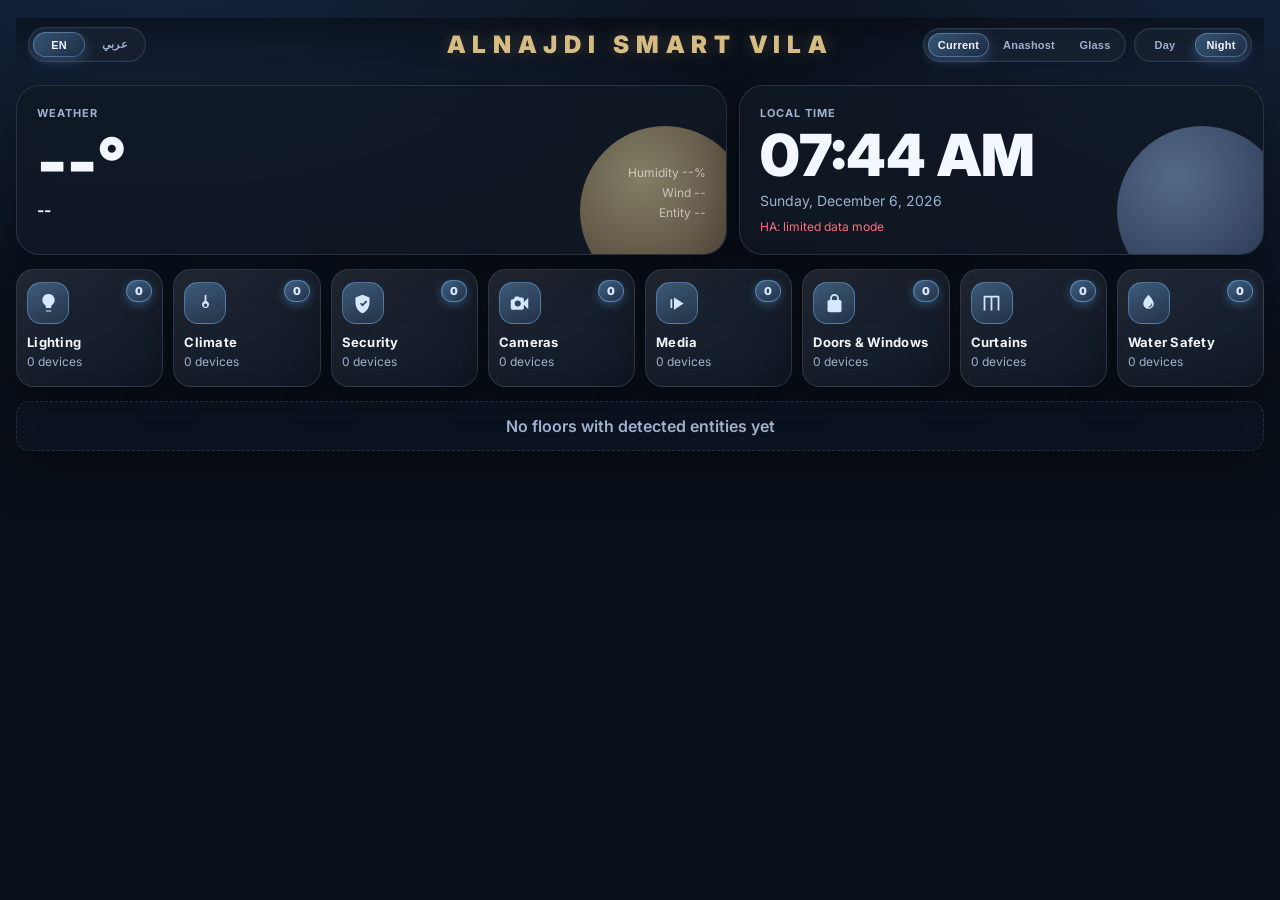
==== commit b4048ec4: "Refine villa dashboard themes and HA entity-driven runtime" ====
--- a/alnajdi-smart-vila.html
+++ b/alnajdi-smart-vila.html
@@ -8,57 +8,148 @@
     @import url('https://fonts.googleapis.com/css2?family=Inter:wght@400;500;600;700;800;900&family=Tajawal:wght@400;500;700;800&display=swap');
 
     :root {
-      --bg: #0a0e15;
-      --bg-gradient: radial-gradient(1300px 800px at 12% -10%, rgba(49, 79, 129, 0.25) 0%, transparent 50%), radial-gradient(1200px 900px at 100% -10%, rgba(62, 95, 154, 0.18) 0%, transparent 52%), #0a0e15;
-      --surface: rgba(18, 24, 35, 0.86);
-      --surface-2: rgba(26, 34, 47, 0.9);
-      --surface-3: rgba(37, 47, 64, 0.72);
-      --line: rgba(210, 227, 255, 0.12);
+      color-scheme: dark;
+      --bg: #0a101a;
+      --bg-gradient: radial-gradient(1300px 800px at 12% -10%, rgba(64, 112, 191, 0.24) 0%, transparent 52%), radial-gradient(1200px 900px at 100% -10%, rgba(72, 120, 209, 0.2) 0%, transparent 50%), #0a101a;
+      --surface: rgba(16, 24, 36, 0.88);
+      --surface-2: rgba(23, 33, 48, 0.9);
+      --surface-3: rgba(37, 51, 74, 0.62);
+      --line: rgba(197, 220, 255, 0.14);
+      --line-strong: rgba(157, 202, 255, 0.35);
       --txt: #f3f7ff;
-      --muted: #9dadcb;
-      --gold: #d4b97f;
-      --blue: #72b7ff;
-      --glow: rgba(112, 175, 255, 0.28);
-      --good: #46dfa7;
-      --danger: #ff6774;
-      --shadow: 0 18px 45px rgba(0, 0, 0, 0.35);
-      --blur: 18px;
-    }
-
-    [data-theme='light'] {
-      --bg: #eff4ff;
-      --bg-gradient: radial-gradient(900px 500px at 10% -5%, rgba(118, 166, 241, 0.35) 0%, transparent 56%), #eff4ff;
+      --muted: #a0b0ce;
+      --gold: #d6bb83;
+      --blue: #75bbff;
+      --good: #4adeaa;
+      --danger: #ff6f7e;
+      --chip-glow: rgba(120, 182, 255, 0.28);
+      --hero-sun: radial-gradient(circle at 36% 30%, rgba(255,235,172,0.9), rgba(247,157,76,0.42));
+      --hero-moon: radial-gradient(circle at 35% 30%, rgba(168,203,255,0.85), rgba(107,136,216,0.36));
+      --shadow: 0 20px 45px rgba(0, 0, 0, 0.34);
+      --blur: 16px;
+      --room-open-bg: rgba(255, 255, 255, 0.04);
+      --active-gradient: linear-gradient(140deg, rgba(117, 187, 255, 0.35), rgba(98, 165, 255, 0.1));
+      --suite-accent: rgba(214, 187, 131, 0.42);
+      --body-noise: 0.03;
+    }
+
+    body[data-family='current'][data-mode='day'] {
+      color-scheme: light;
+      --bg: #eef4ff;
+      --bg-gradient: radial-gradient(1000px 560px at 10% -10%, rgba(125, 177, 255, 0.34) 0%, transparent 58%), radial-gradient(1000px 560px at 100% 0%, rgba(122, 168, 245, 0.2) 0%, transparent 58%), #eef4ff;
       --surface: rgba(255, 255, 255, 0.95);
-      --surface-2: rgba(249, 252, 255, 0.96);
-      --surface-3: rgba(236, 244, 255, 0.86);
-      --line: rgba(26, 50, 91, 0.16);
-      --txt: #111b31;
-      --muted: #5f7091;
-      --gold: #8d6a24;
-      --blue: #1778ff;
-      --glow: rgba(33, 116, 255, 0.2);
-      --good: #1ebf85;
-      --danger: #de3f58;
-      --shadow: 0 12px 30px rgba(23, 56, 106, 0.14);
+      --surface-2: rgba(251, 254, 255, 0.94);
+      --surface-3: rgba(235, 245, 255, 0.92);
+      --line: rgba(22, 49, 95, 0.14);
+      --line-strong: rgba(31, 102, 209, 0.35);
+      --txt: #14213c;
+      --muted: #607192;
+      --gold: #876722;
+      --blue: #1d78ef;
+      --good: #15a975;
+      --danger: #db4359;
+      --chip-glow: rgba(40, 113, 232, 0.24);
+      --shadow: 0 12px 28px rgba(36, 77, 142, 0.16);
       --blur: 0px;
-    }
-
-    [data-theme='glass'] {
-      --bg: #06080e;
-      --bg-gradient: radial-gradient(1000px 700px at 0% -20%, rgba(77, 117, 186, 0.4) 0%, transparent 45%), radial-gradient(1200px 900px at 100% -20%, rgba(74, 131, 210, 0.24) 0%, transparent 48%), #06080e;
-      --surface: rgba(19, 26, 38, 0.52);
-      --surface-2: rgba(30, 40, 57, 0.58);
-      --surface-3: rgba(36, 46, 65, 0.56);
-      --line: rgba(210, 227, 255, 0.18);
-      --txt: #f4f8ff;
-      --muted: #b6c5df;
-      --gold: #dcc187;
-      --blue: #85c3ff;
-      --glow: rgba(130, 190, 255, 0.32);
-      --good: #53e2af;
-      --danger: #ff7585;
-      --shadow: 0 18px 60px rgba(0, 0, 0, 0.42);
-      --blur: 22px;
+      --room-open-bg: rgba(28, 72, 147, 0.04);
+      --active-gradient: linear-gradient(140deg, rgba(48, 128, 252, 0.2), rgba(48, 128, 252, 0.08));
+      --suite-accent: rgba(155, 115, 24, 0.42);
+    }
+
+    body[data-family='anashost'][data-mode='night'] {
+      --bg: #070d16;
+      --bg-gradient: radial-gradient(1250px 850px at -10% -15%, rgba(28, 97, 196, 0.44) 0%, transparent 50%), radial-gradient(900px 600px at 115% -10%, rgba(208, 167, 80, 0.2) 0%, transparent 55%), linear-gradient(130deg, #070d16 0%, #0c1628 60%, #0a1220 100%);
+      --surface: rgba(12, 23, 42, 0.84);
+      --surface-2: rgba(17, 31, 56, 0.88);
+      --surface-3: rgba(31, 48, 78, 0.66);
+      --line: rgba(201, 230, 255, 0.18);
+      --line-strong: rgba(219, 178, 89, 0.42);
+      --txt: #f2f8ff;
+      --muted: #a9bddf;
+      --gold: #dcb978;
+      --blue: #75bbff;
+      --good: #51dba8;
+      --danger: #ff7a88;
+      --chip-glow: rgba(219, 178, 89, 0.24);
+      --shadow: 0 22px 52px rgba(2, 8, 21, 0.46);
+      --blur: 12px;
+      --room-open-bg: rgba(255, 224, 153, 0.06);
+      --active-gradient: linear-gradient(145deg, rgba(220, 185, 120, 0.27), rgba(104, 177, 255, 0.11));
+      --suite-accent: rgba(220, 185, 120, 0.58);
+      --hero-sun: radial-gradient(circle at 32% 28%, rgba(255, 225, 163, 0.95), rgba(210, 149, 69, 0.52));
+      --hero-moon: radial-gradient(circle at 36% 24%, rgba(127, 193, 255, 0.95), rgba(87, 126, 231, 0.42));
+    }
+
+    body[data-family='anashost'][data-mode='day'] {
+      color-scheme: light;
+      --bg: #f4f8ff;
+      --bg-gradient: radial-gradient(1200px 670px at -6% -15%, rgba(56, 124, 224, 0.34) 0%, transparent 54%), radial-gradient(1000px 580px at 120% 0%, rgba(225, 184, 108, 0.26) 0%, transparent 56%), #f4f8ff;
+      --surface: rgba(255, 255, 255, 0.93);
+      --surface-2: rgba(250, 253, 255, 0.95);
+      --surface-3: rgba(232, 241, 255, 0.9);
+      --line: rgba(16, 55, 114, 0.16);
+      --line-strong: rgba(181, 126, 27, 0.42);
+      --txt: #162341;
+      --muted: #5f6f92;
+      --gold: #9b6f16;
+      --blue: #1f7ff2;
+      --good: #129f72;
+      --danger: #d63f56;
+      --chip-glow: rgba(173, 124, 41, 0.22);
+      --shadow: 0 12px 30px rgba(28, 73, 148, 0.16);
+      --blur: 2px;
+      --room-open-bg: rgba(217, 175, 87, 0.08);
+      --active-gradient: linear-gradient(140deg, rgba(223, 180, 106, 0.25), rgba(42, 128, 243, 0.1));
+      --suite-accent: rgba(170, 123, 30, 0.52);
+    }
+
+    body[data-family='glass'][data-mode='night'] {
+      --bg: #04070c;
+      --bg-gradient: radial-gradient(1100px 720px at 0% -20%, rgba(125, 188, 255, 0.4) 0%, transparent 44%), radial-gradient(1200px 900px at 100% -20%, rgba(109, 147, 235, 0.3) 0%, transparent 48%), radial-gradient(900px 600px at 50% 120%, rgba(66, 107, 198, 0.2) 0%, transparent 60%), #04070c;
+      --surface: linear-gradient(155deg, rgba(255,255,255,0.18), rgba(255,255,255,0.03));
+      --surface-2: linear-gradient(155deg, rgba(255,255,255,0.2), rgba(255,255,255,0.04));
+      --surface-3: rgba(176, 208, 255, 0.16);
+      --line: rgba(220, 236, 255, 0.27);
+      --line-strong: rgba(190, 220, 255, 0.56);
+      --txt: #f5f9ff;
+      --muted: #c7d6f0;
+      --gold: #e1c386;
+      --blue: #98ccff;
+      --good: #5de8b5;
+      --danger: #ff8492;
+      --chip-glow: rgba(153, 208, 255, 0.34);
+      --shadow: 0 25px 60px rgba(0, 0, 0, 0.5);
+      --blur: 24px;
+      --room-open-bg: rgba(198, 226, 255, 0.09);
+      --active-gradient: linear-gradient(145deg, rgba(171, 220, 255, 0.35), rgba(145, 173, 255, 0.11));
+      --suite-accent: rgba(223, 195, 134, 0.64);
+      --hero-sun: radial-gradient(circle at 32% 28%, rgba(255, 238, 197, 0.96), rgba(242, 164, 91, 0.52));
+      --hero-moon: radial-gradient(circle at 35% 30%, rgba(188, 221, 255, 0.92), rgba(120, 150, 237, 0.44));
+      --body-noise: 0.08;
+    }
+
+    body[data-family='glass'][data-mode='day'] {
+      color-scheme: light;
+      --bg: #edf6ff;
+      --bg-gradient: radial-gradient(1100px 720px at 0% -20%, rgba(128, 194, 255, 0.52) 0%, transparent 45%), radial-gradient(1200px 850px at 100% -20%, rgba(169, 199, 255, 0.44) 0%, transparent 50%), #edf6ff;
+      --surface: linear-gradient(155deg, rgba(255,255,255,0.8), rgba(255,255,255,0.5));
+      --surface-2: linear-gradient(155deg, rgba(255,255,255,0.86), rgba(255,255,255,0.52));
+      --surface-3: rgba(255, 255, 255, 0.66);
+      --line: rgba(95, 139, 220, 0.24);
+      --line-strong: rgba(75, 120, 209, 0.48);
+      --txt: #11233f;
+      --muted: #5d7197;
+      --gold: #91661f;
+      --blue: #287ee8;
+      --good: #11996c;
+      --danger: #d84258;
+      --chip-glow: rgba(74, 128, 220, 0.24);
+      --shadow: 0 16px 34px rgba(57, 95, 161, 0.2);
+      --blur: 14px;
+      --room-open-bg: rgba(124, 173, 244, 0.11);
+      --active-gradient: linear-gradient(145deg, rgba(142, 199, 255, 0.38), rgba(123, 145, 234, 0.12));
+      --suite-accent: rgba(161, 117, 32, 0.56);
+      --body-noise: 0.06;
     }
 
     * { box-sizing: border-box; }
@@ -70,15 +161,29 @@
       color: var(--txt);
       font-family: Inter, Tajawal, sans-serif;
       overflow: hidden;
+      transition: background 250ms ease, color 220ms ease;
+    }
+
+    body::before {
+      content: '';
+      position: fixed;
+      inset: 0;
+      pointer-events: none;
+      background: repeating-linear-gradient(120deg, rgba(255,255,255,var(--body-noise)) 0 1px, transparent 1px 5px);
+      mix-blend-mode: soft-light;
+      opacity: 0.25;
+      z-index: 0;
     }
 
     body.rtl { font-family: Tajawal, Inter, sans-serif; }
 
     .app {
-      max-width: 1500px;
+      position: relative;
+      z-index: 1;
+      max-width: 1540px;
       margin: auto;
       height: 100%;
-      padding: 20px 16px 36px;
+      padding: 18px 16px 32px;
       overflow: auto;
       display: flex;
       flex-direction: column;
@@ -86,20 +191,33 @@
     }
 
     .premium-card {
-      background: linear-gradient(155deg, rgba(255,255,255,0.06), rgba(255,255,255,0.01)) border-box, var(--surface) padding-box;
+      background: var(--surface);
       border: 1px solid var(--line);
       border-radius: 24px;
       box-shadow: var(--shadow);
-      backdrop-filter: blur(var(--blur));
-      -webkit-backdrop-filter: blur(var(--blur));
+      backdrop-filter: blur(var(--blur)) saturate(138%);
+      -webkit-backdrop-filter: blur(var(--blur)) saturate(138%);
+      transition: border-color 200ms ease, box-shadow 200ms ease, transform 180ms ease;
+      position: relative;
+      overflow: hidden;
+    }
+
+    body[data-family='glass'] .premium-card::before {
+      content: '';
+      position: absolute;
+      inset: 1px;
+      border-radius: 22px;
+      pointer-events: none;
+      background: linear-gradient(145deg, rgba(255,255,255,0.32), rgba(255,255,255,0.02) 35%, rgba(130,175,255,0.07) 75%, rgba(255,255,255,0.1));
+      opacity: 0.75;
     }
 
     .header {
-      padding: 10px 12px;
+      padding: 9px 12px;
       display: grid;
       grid-template-columns: 1fr auto 1fr;
       align-items: center;
-      gap: 10px;
+      gap: 8px;
       position: sticky;
       top: 0;
       z-index: 40;
@@ -108,11 +226,11 @@
 
     .villa-title {
       text-align: center;
-      font-size: clamp(14px, 2.2vw, 24px);
+      font-size: clamp(14px, 2.15vw, 24px);
       font-weight: 900;
       letter-spacing: 0.28em;
       color: var(--gold);
-      text-shadow: 0 0 16px rgba(212, 185, 127, 0.25);
+      text-shadow: 0 0 16px rgba(212, 185, 127, 0.28);
       white-space: nowrap;
     }
 
@@ -126,25 +244,28 @@
       border-radius: 999px;
       background: var(--surface-2);
       border: 1px solid var(--line);
+      box-shadow: inset 0 0 0 1px rgba(255,255,255,0.03);
     }
 
     .seg button {
       border: 0;
       background: transparent;
       color: var(--muted);
-      padding: 6px 11px;
+      padding: 6px 10px;
       border-radius: 999px;
-      font-size: 12px;
-      font-weight: 700;
-      letter-spacing: 0.03em;
+      font-size: 11px;
+      font-weight: 800;
+      letter-spacing: 0.02em;
       cursor: pointer;
       transition: 180ms ease;
+      min-width: 52px;
+      white-space: nowrap;
     }
 
     .seg button.on {
-      background: linear-gradient(150deg, rgba(114,183,255,0.28), rgba(114,183,255,0.14));
+      background: var(--active-gradient);
       color: var(--txt);
-      box-shadow: inset 0 0 0 1px rgba(140,196,255,0.35), 0 4px 12px var(--glow);
+      box-shadow: inset 0 0 0 1px var(--line-strong), 0 4px 12px var(--chip-glow);
     }
 
     .hero {
@@ -159,27 +280,29 @@
     .clock-card::after {
       content: '';
       position: absolute;
-      inset: auto -30px -45px auto;
-      width: 180px;
-      height: 180px;
+      inset: auto -24px -42px auto;
+      width: 170px;
+      height: 170px;
       border-radius: 50%;
       pointer-events: none;
-      opacity: 0.48;
-      background: radial-gradient(circle at 36% 30%, rgba(255,235,172,0.9), rgba(247,157,76,0.42));
-    }
-
-    .clock-card::after { background: radial-gradient(circle at 35% 30%, rgba(168,203,255,0.85), rgba(107,136,216,0.36)); }
-
-    .label { color: var(--muted); font-size: 12px; letter-spacing: 0.08em; text-transform: uppercase; }
+      opacity: 0.54;
+      background: var(--hero-sun);
+    }
+
+    .clock-card::after { background: var(--hero-moon); }
+
+    .label { color: var(--muted); font-size: 11px; letter-spacing: 0.09em; text-transform: uppercase; font-weight: 700; }
     .weather-main { margin-top: 8px; display: flex; justify-content: space-between; align-items: flex-end; gap: 12px; }
-    .temp { font-size: clamp(42px, 6vw, 64px); line-height: 1; font-weight: 900; }
-    .condition { margin-top: 6px; font-weight: 600; color: #d4e5ff; }
+    .temp { font-size: clamp(42px, 6vw, 66px); line-height: 1; font-weight: 900; }
+    .condition { margin-top: 6px; font-weight: 700; color: color-mix(in srgb, var(--txt) 83%, var(--blue) 17%); }
     .meta-col { text-align: end; }
-    .meta { font-size: 12px; color: var(--muted); margin-top: 4px; }
+    .meta { font-size: 12px; color: var(--muted); margin-top: 5px; }
 
     .clock-time { margin-top: 6px; font-size: clamp(40px, 5.3vw, 58px); line-height: 1; font-weight: 900; }
     .clock-date { margin-top: 8px; color: var(--muted); font-size: 14px; }
     .ha-state { margin-top: 10px; font-size: 12px; color: var(--muted); }
+    .ha-state.good { color: var(--good); }
+    .ha-state.warn { color: var(--danger); }
 
     .systems-strip {
       display: grid;
@@ -189,46 +312,50 @@
 
     .system-chip {
       position: relative;
-      overflow: hidden;
       padding: 12px 10px;
       border-radius: 18px;
       border: 1px solid var(--line);
-      background: linear-gradient(145deg, rgba(255,255,255,0.08), rgba(255,255,255,0.02));
-      min-height: 116px;
+      background: linear-gradient(150deg, rgba(255,255,255,0.1), rgba(255,255,255,0.03));
+      min-height: 118px;
       cursor: pointer;
       transition: transform 220ms ease, box-shadow 220ms ease, border-color 220ms ease;
     }
 
     .system-chip:hover {
-      transform: translateY(-3px);
-      box-shadow: 0 10px 24px rgba(0,0,0,0.24), 0 0 18px var(--glow);
-      border-color: rgba(153, 204, 255, 0.34);
-    }
-
-    .system-chip.active { box-shadow: inset 0 0 0 1px rgba(114,183,255,0.4), 0 10px 26px rgba(0,0,0,0.25); }
+      transform: translateY(-4px);
+      box-shadow: 0 12px 28px rgba(0,0,0,0.22), 0 0 16px var(--chip-glow);
+      border-color: var(--line-strong);
+    }
+
+    .system-chip.active {
+      background: linear-gradient(150deg, rgba(255,255,255,0.16), rgba(255,255,255,0.03));
+      box-shadow: inset 0 0 0 1px var(--line-strong), 0 12px 26px rgba(0,0,0,0.2);
+    }
 
     .system-chip.alert {
-      border-color: rgba(255,103,116,0.55);
-      box-shadow: inset 0 0 0 1px rgba(255,103,116,0.4), 0 0 22px rgba(255,103,116,0.2);
-      animation: pulseAlert 1600ms infinite;
+      border-color: color-mix(in srgb, var(--danger) 62%, white 0%);
+      box-shadow: inset 0 0 0 1px color-mix(in srgb, var(--danger) 52%, white 0%), 0 0 22px color-mix(in srgb, var(--danger) 26%, black 0%);
+      animation: pulseAlert 1700ms infinite;
     }
 
     @keyframes pulseAlert {
-      0%,100% { box-shadow: inset 0 0 0 1px rgba(255,103,116,0.35), 0 0 10px rgba(255,103,116,0.15); }
-      50% { box-shadow: inset 0 0 0 1px rgba(255,103,116,0.7), 0 0 26px rgba(255,103,116,0.35); }
+      0%,100% { box-shadow: inset 0 0 0 1px color-mix(in srgb, var(--danger) 44%, white 0%), 0 0 10px color-mix(in srgb, var(--danger) 18%, black 0%); }
+      50% { box-shadow: inset 0 0 0 1px color-mix(in srgb, var(--danger) 72%, white 0%), 0 0 24px color-mix(in srgb, var(--danger) 38%, black 0%); }
     }
 
     .icon-wrap {
       width: 42px;
       height: 42px;
       border-radius: 14px;
-      background: linear-gradient(155deg, rgba(126,185,255,0.3), rgba(126,185,255,0.1));
-      border: 1px solid rgba(148, 199, 255, 0.35);
+      background: linear-gradient(155deg, color-mix(in srgb, var(--blue) 36%, transparent), color-mix(in srgb, var(--blue) 12%, transparent));
+      border: 1px solid color-mix(in srgb, var(--blue) 44%, white 0%);
       display: grid;
       place-items: center;
-      color: #d7ebff;
-    }
-
+      color: color-mix(in srgb, var(--txt) 75%, var(--blue) 25%);
+      transition: transform 180ms ease;
+    }
+
+    .system-chip:hover .icon-wrap { transform: scale(1.05); }
     .icon-wrap svg { width: 21px; height: 21px; fill: currentColor; }
 
     .system-title { margin-top: 10px; font-size: 13px; font-weight: 700; letter-spacing: 0.02em; }
@@ -238,19 +365,19 @@
       position: absolute;
       top: 10px;
       right: 10px;
-      min-width: 24px;
+      min-width: 26px;
       border-radius: 999px;
       padding: 3px 8px;
       font-size: 11px;
-      font-weight: 800;
+      font-weight: 900;
       text-align: center;
-      background: rgba(97, 170, 255, 0.22);
-      border: 1px solid rgba(142, 202, 255, 0.38);
-      color: #d8edff;
+      background: linear-gradient(145deg, color-mix(in srgb, var(--blue) 42%, transparent), color-mix(in srgb, var(--blue) 14%, transparent));
+      border: 1px solid color-mix(in srgb, var(--blue) 52%, white 0%);
+      color: color-mix(in srgb, var(--txt) 80%, var(--blue) 20%);
+      box-shadow: 0 3px 10px color-mix(in srgb, var(--blue) 30%, transparent);
     }
 
     .floors { display: flex; flex-direction: column; gap: 12px; }
-
     .floor-card { padding: 14px; }
 
     .floor-head {
@@ -272,7 +399,10 @@
       border-radius: 16px;
       background: linear-gradient(145deg, rgba(255,255,255,0.06), rgba(255,255,255,0.015)), var(--surface-2);
       overflow: hidden;
-    }
+      transition: border-color 180ms ease, transform 180ms ease;
+    }
+
+    .room-card:hover { border-color: var(--line-strong); }
 
     .room-head {
       display: flex;
@@ -292,8 +422,8 @@
       border-radius: 50%;
       display: grid;
       place-items: center;
-      background: rgba(132, 184, 255, 0.15);
-      color: #d7ebff;
+      background: color-mix(in srgb, var(--blue) 18%, transparent);
+      color: color-mix(in srgb, var(--txt) 85%, var(--blue) 15%);
       transition: transform 220ms ease;
       font-size: 12px;
       font-weight: 900;
@@ -306,10 +436,11 @@
       overflow: hidden;
       transition: max-height 280ms ease, padding 280ms ease;
       padding: 0 12px;
+      background: var(--room-open-bg);
     }
 
     .room-card.open .room-body {
-      max-height: 540px;
+      max-height: 560px;
       padding: 0 12px 12px;
     }
 
@@ -324,11 +455,11 @@
       color: var(--txt);
     }
 
-    .entity-chip.off { opacity: 0.62; }
+    .entity-chip.off { opacity: 0.66; }
 
     .suite {
-      border-color: rgba(212,185,127,0.52);
-      background: linear-gradient(145deg, rgba(212,185,127,0.16), rgba(212,185,127,0.02) 40%), var(--surface-2);
+      border-color: var(--suite-accent);
+      background: linear-gradient(145deg, color-mix(in srgb, var(--gold) 18%, transparent), rgba(255,255,255,0.02) 45%), var(--surface-2);
     }
 
     .suite-subrooms {
@@ -347,12 +478,7 @@
 
     .subroom-title { font-size: 13px; font-weight: 700; margin-bottom: 6px; }
 
-    .inactive-floor {
-      opacity: 0.72;
-      border-style: dashed;
-    }
-
-    .inactive-note {
+    .empty-state {
       border: 1px dashed var(--line);
       border-radius: 14px;
       background: rgba(255,255,255,0.02);
@@ -367,15 +493,16 @@
       .hero { grid-template-columns: 1fr; }
     }
 
-    @media (max-width: 740px) {
+    @media (max-width: 780px) {
       .header { grid-template-columns: 1fr; justify-items: center; gap: 8px; }
       .header .left, .header .right { justify-content: center; }
       .villa-title { order: -1; }
       .systems-strip { grid-template-columns: repeat(2, minmax(120px, 1fr)); }
+      .micro-group { flex-wrap: wrap; justify-content: center; }
     }
   </style>
 </head>
-<body data-theme="dark">
+<body data-family="current" data-mode="night">
   <div class="app">
     <header class="header">
       <div class="micro-group left">
@@ -388,10 +515,14 @@
       <div class="villa-title">ALNAJDI SMART VILA</div>
 
       <div class="micro-group right">
-        <div class="seg" id="themeSeg">
-          <button data-theme="light">Light</button>
-          <button data-theme="dark" class="on">Dark</button>
-          <button data-theme="glass">Glass</button>
+        <div class="seg" id="familySeg">
+          <button data-family="current" class="on">Current</button>
+          <button data-family="anashost">Anashost</button>
+          <button data-family="glass">Glass</button>
+        </div>
+        <div class="seg" id="modeSeg">
+          <button data-mode="day">Day</button>
+          <button data-mode="night" class="on">Night</button>
         </div>
       </div>
     </header>
@@ -430,26 +561,30 @@
     en: {
       weather: 'Weather',
       time: 'Local Time',
-      connected: 'HA: connected',
-      fallback: 'HA: data unavailable',
+      connected: 'HA: connected (live)',
+      reconnecting: 'HA: reconnecting...',
+      fallback: 'HA: limited data mode',
       devices: 'devices',
       active: 'active',
-      inactiveFloor: 'inactive / no active rooms yet',
-      noEntities: 'No mapped active entities',
-      roof: 'Roof',
-      suite: 'Master Suite'
+      noEntities: 'No mapped entities',
+      noVisible: 'No floors with detected entities yet',
+      humidity: 'Humidity',
+      wind: 'Wind',
+      entity: 'Entity'
     },
     ar: {
       weather: 'الطقس',
       time: 'الوقت المحلي',
-      connected: 'متصل بـ Home Assistant',
-      fallback: 'تعذر تحميل بيانات Home Assistant',
+      connected: 'متصل بـ Home Assistant (مباشر)',
+      reconnecting: 'إعادة الاتصال بـ Home Assistant...',
+      fallback: 'وضع بيانات محدود',
       devices: 'جهاز',
       active: 'نشط',
-      inactiveFloor: 'غير نشط / لا توجد غرف نشطة حالياً',
       noEntities: 'لا توجد كيانات مرتبطة',
-      roof: 'السطح',
-      suite: 'الجناح الرئيسي'
+      noVisible: 'لا توجد طوابق تحتوي كيانات فعلية حالياً',
+      humidity: 'الرطوبة',
+      wind: 'الرياح',
+      entity: 'الكيان'
     }
   };
 
@@ -487,7 +622,7 @@
         id: 'second',
         en: 'Second Floor',
         ar: 'الدور الثاني',
-        rooms: []
+        rooms: ['Second Floor Hall']
       },
       {
         id: 'roof',
@@ -509,29 +644,37 @@
     'Office': [/office/i, /study/i],
     'Living Room': [/living\s?room/i, /family\s?room/i],
     'Second Room': [/second\s?room/i, /bedroom\s?2/i, /guest\s?room/i],
+    'Second Floor Hall': [/second\s?floor/i, /upper\s?hall/i],
     'Roof': [/roof/i, /rooftop/i]
   };
 
   const SYSTEMS = [
-    { id: 'lights', label: 'Lighting', domains: ['light'], predicate: e => domain(e) === 'light' },
-    { id: 'climate', label: 'Climate', domains: ['climate', 'fan'], predicate: e => ['climate', 'fan'].includes(domain(e)) },
-    { id: 'security', label: 'Security', domains: ['alarm_control_panel', 'lock'], predicate: e => ['alarm_control_panel', 'lock'].includes(domain(e)) },
-    { id: 'cameras', label: 'Cameras', domains: ['camera'], predicate: e => domain(e) === 'camera' },
-    { id: 'media', label: 'Media', domains: ['media_player'], predicate: e => domain(e) === 'media_player' },
-    { id: 'access', label: 'Doors & Windows', domains: ['binary_sensor', 'sensor'], predicate: e => /door|window|gate|lock/i.test(e.entity_id + ' ' + (e.attributes.friendly_name || '')) },
-    { id: 'curtains', label: 'Curtains', domains: ['cover'], predicate: e => domain(e) === 'cover' },
-    { id: 'leaks', label: 'Water Safety', domains: ['binary_sensor', 'sensor'], predicate: e => /leak|water|moisture|flood/i.test(e.entity_id + ' ' + (e.attributes.friendly_name || '')) }
+    { id: 'lights', label: 'Lighting', predicate: e => domain(e) === 'light' },
+    { id: 'climate', label: 'Climate', predicate: e => ['climate', 'fan'].includes(domain(e)) },
+    { id: 'security', label: 'Security', predicate: e => ['alarm_control_panel', 'lock'].includes(domain(e)) },
+    { id: 'cameras', label: 'Cameras', predicate: e => domain(e) === 'camera' },
+    { id: 'media', label: 'Media', predicate: e => domain(e) === 'media_player' },
+    { id: 'access', label: 'Doors & Windows', predicate: e => /door|window|gate|lock/i.test(`${e.entity_id} ${friendly(e)}`) },
+    { id: 'curtains', label: 'Curtains', predicate: e => domain(e) === 'cover' },
+    { id: 'leaks', label: 'Water Safety', predicate: e => /leak|water|moisture|flood/i.test(`${e.entity_id} ${friendly(e)}`) }
   ];
 
-  let lang = 'en';
-  let states = [];
+  const STATE = {
+    lang: localStorage.getItem('villa_lang') || 'en',
+    family: localStorage.getItem('villa_family') || 'current',
+    mode: localStorage.getItem('villa_mode') || 'night',
+    states: [],
+    ws: null,
+    wsMsgId: 1,
+    connectedVia: 'none',
+    wsAuthOk: false
+  };
 
   const q = (sel, parent = document) => parent.querySelector(sel);
   const qa = (sel, parent = document) => [...parent.querySelectorAll(sel)];
 
-  function domain(entity) {
-    return entity.entity_id.split('.')[0] || '';
-  }
+  function domain(entity) { return entity.entity_id.split('.')[0] || ''; }
+  function friendly(entity) { return entity.attributes?.friendly_name || entity.entity_id; }
 
   function normalizedSource(entity) {
     const attrs = entity.attributes || {};
@@ -543,7 +686,9 @@
       attrs.device_class,
       attrs.room,
       attrs.location,
-      attrs.zone
+      attrs.zone,
+      attrs.assigned_room,
+      attrs.level
     ].filter(Boolean).join(' ').toLowerCase();
   }
 
@@ -552,9 +697,14 @@
     return !offStates.has(String(entity.state || '').toLowerCase());
   }
 
+  function entityIsRenderable(entity) {
+    return !!entity?.entity_id && !['zone', 'sun', 'person'].includes(domain(entity));
+  }
+
   function mapRoomEntities(roomName) {
     const profiles = ROOM_PROFILE[roomName] || [new RegExp(roomName, 'i')];
-    return states.filter(entity => {
+    return STATE.states.filter(entity => {
+      if (!entityIsRenderable(entity)) return false;
       const source = normalizedSource(entity);
       return profiles.some(rx => rx.test(source));
     });
@@ -565,7 +715,7 @@
     root.innerHTML = '';
 
     SYSTEMS.forEach(system => {
-      const matched = states.filter(system.predicate);
+      const matched = STATE.states.filter(e => entityIsRenderable(e) && system.predicate(e));
       const active = matched.filter(stateIsActive);
       const card = document.createElement('article');
       card.className = 'system-chip premium-card';
@@ -576,7 +726,7 @@
         <div class="chip-badge">${active.length}</div>
         <div class="icon-wrap">${ICONS[system.id]}</div>
         <div class="system-title">${system.label}</div>
-        <div class="system-count">${matched.length} ${I18N[lang].devices}</div>
+        <div class="system-count">${matched.length} ${I18N[STATE.lang].devices}</div>
       `;
 
       root.appendChild(card);
@@ -584,86 +734,67 @@
   }
 
   function entityChip(entity) {
-    const active = stateIsActive(entity);
     const chip = document.createElement('span');
-    chip.className = `entity-chip ${active ? '' : 'off'}`;
-    chip.textContent = entity.attributes.friendly_name || entity.entity_id;
+    chip.className = `entity-chip ${stateIsActive(entity) ? '' : 'off'}`;
+    chip.textContent = friendly(entity);
     return chip;
   }
 
   function buildRoomCard(roomName, entities) {
-    const activeCount = entities.filter(stateIsActive).length;
     const card = document.createElement('article');
     card.className = 'room-card';
+    const activeCount = entities.filter(stateIsActive).length;
 
     card.innerHTML = `
       <div class="room-head">
         <div>
           <div class="room-title">${roomName}</div>
-          <div class="room-stats">${activeCount}/${entities.length} ${I18N[lang].active}</div>
+          <div class="room-stats">${activeCount}/${entities.length} ${I18N[STATE.lang].active}</div>
         </div>
         <div class="chev">⌄</div>
       </div>
-      <div class="room-body">
-        <div class="entity-list"></div>
-      </div>
+      <div class="room-body"><div class="entity-list"></div></div>
     `;
 
     const list = q('.entity-list', card);
-    if (!entities.length) {
-      const empty = document.createElement('span');
-      empty.className = 'entity-chip off';
-      empty.textContent = I18N[lang].noEntities;
-      list.appendChild(empty);
-    } else {
-      entities.slice(0, 30).forEach(entity => list.appendChild(entityChip(entity)));
-    }
-
+    entities.slice(0, 35).forEach(entity => list.appendChild(entityChip(entity)));
     q('.room-head', card).addEventListener('click', () => card.classList.toggle('open'));
     return card;
   }
 
   function buildMasterSuiteCard(suiteDef) {
-    const allSuiteEntities = suiteDef.rooms.flatMap(room => mapRoomEntities(room));
+    const subrooms = suiteDef.rooms
+      .map(room => ({ room, entities: mapRoomEntities(room) }))
+      .filter(item => item.entities.length > 0);
+
+    if (!subrooms.length) return null;
+
+    const suiteEntities = subrooms.flatMap(s => s.entities);
     const suiteCard = document.createElement('article');
     suiteCard.className = 'room-card suite';
 
     suiteCard.innerHTML = `
       <div class="room-head">
         <div>
-          <div class="room-title">${lang === 'ar' ? suiteDef.ar : suiteDef.en}</div>
-          <div class="room-stats">${allSuiteEntities.filter(stateIsActive).length}/${allSuiteEntities.length} ${I18N[lang].devices}</div>
+          <div class="room-title">${STATE.lang === 'ar' ? suiteDef.ar : suiteDef.en}</div>
+          <div class="room-stats">${suiteEntities.filter(stateIsActive).length}/${suiteEntities.length} ${I18N[STATE.lang].devices}</div>
         </div>
         <div class="chev">⌄</div>
       </div>
-      <div class="room-body">
-        <div class="suite-subrooms"></div>
-      </div>
+      <div class="room-body"><div class="suite-subrooms"></div></div>
     `;
 
     const subRoot = q('.suite-subrooms', suiteCard);
-
-    suiteDef.rooms.forEach(roomName => {
-      const roomEntities = mapRoomEntities(roomName);
+    subrooms.forEach(({ room, entities }) => {
+      const activeCount = entities.filter(stateIsActive).length;
       const block = document.createElement('section');
       block.className = 'subroom-card';
-      const active = roomEntities.filter(stateIsActive).length;
-
       block.innerHTML = `
-        <div class="subroom-title">${roomName} · ${active}/${roomEntities.length}</div>
+        <div class="subroom-title">${room} · ${activeCount}/${entities.length}</div>
         <div class="entity-list"></div>
       `;
-
       const list = q('.entity-list', block);
-      if (!roomEntities.length) {
-        const empty = document.createElement('span');
-        empty.className = 'entity-chip off';
-        empty.textContent = I18N[lang].noEntities;
-        list.appendChild(empty);
-      } else {
-        roomEntities.slice(0, 18).forEach(entity => list.appendChild(entityChip(entity)));
-      }
-
+      entities.slice(0, 22).forEach(entity => list.appendChild(entityChip(entity)));
       subRoot.appendChild(block);
     });
 
@@ -674,147 +805,251 @@
   function renderFloors() {
     const root = q('#floorsRoot');
     root.innerHTML = '';
+    let visibleFloorCount = 0;
 
     HOUSE.floors.forEach(floor => {
+      const roomBlocks = floor.rooms
+        .map(roomName => ({ roomName, entities: mapRoomEntities(roomName) }))
+        .filter(item => item.entities.length > 0);
+
+      const suiteCard = floor.suite ? buildMasterSuiteCard(floor.suite) : null;
+      const floorEntitiesTotal = roomBlocks.reduce((acc, room) => acc + room.entities.length, 0) + (suiteCard ? floor.suite.rooms.flatMap(r => mapRoomEntities(r)).length : 0);
+
+      if (floorEntitiesTotal === 0) return;
+
+      visibleFloorCount += 1;
       const card = document.createElement('section');
       card.className = 'premium-card floor-card';
-
-      const floorName = lang === 'ar' ? floor.ar : floor.en;
+      const floorName = STATE.lang === 'ar' ? floor.ar : floor.en;
       const grid = document.createElement('div');
       grid.className = 'rooms-grid';
 
-      let floorEntitiesTotal = 0;
-
-      if (floor.suite) {
-        const suiteCard = buildMasterSuiteCard(floor.suite);
-        grid.appendChild(suiteCard);
-        floorEntitiesTotal += floor.suite.rooms.flatMap(room => mapRoomEntities(room)).length;
-      }
-
-      floor.rooms.forEach(roomName => {
-        const roomEntities = mapRoomEntities(roomName);
-        floorEntitiesTotal += roomEntities.length;
-        const roomCard = buildRoomCard(roomName, roomEntities);
-        grid.appendChild(roomCard);
-      });
-
-      const isSecondInactive = floor.id === 'second' && floorEntitiesTotal === 0;
-      if (isSecondInactive) {
-        card.classList.add('inactive-floor');
-        grid.innerHTML = `<div class="inactive-note">${I18N[lang].inactiveFloor}</div>`;
-      }
+      if (suiteCard) grid.appendChild(suiteCard);
+      roomBlocks.forEach(room => grid.appendChild(buildRoomCard(room.roomName, room.entities)));
 
       card.innerHTML = `
         <div class="floor-head">
           <div class="floor-name">${floorName}</div>
-          <div class="floor-meta">${floorEntitiesTotal} ${I18N[lang].devices}</div>
+          <div class="floor-meta">${floorEntitiesTotal} ${I18N[STATE.lang].devices}</div>
         </div>
       `;
-
       card.appendChild(grid);
       root.appendChild(card);
     });
+
+    if (!visibleFloorCount) {
+      const empty = document.createElement('div');
+      empty.className = 'empty-state premium-card';
+      empty.textContent = I18N[STATE.lang].noVisible;
+      root.appendChild(empty);
+    }
   }
 
   function updateClock() {
     const now = new Date();
-    const locale = lang === 'ar' ? 'ar-KW' : 'en-US';
-
-    q('#clockTime').textContent = now.toLocaleTimeString(locale, {
-      hour: '2-digit',
-      minute: '2-digit'
-    });
-
-    q('#clockDate').textContent = now.toLocaleDateString(locale, {
-      weekday: 'long',
-      year: 'numeric',
-      month: 'long',
-      day: 'numeric'
-    });
+    const locale = STATE.lang === 'ar' ? 'ar-KW' : 'en-US';
+
+    q('#clockTime').textContent = now.toLocaleTimeString(locale, { hour: '2-digit', minute: '2-digit' });
+    q('#clockDate').textContent = now.toLocaleDateString(locale, { weekday: 'long', year: 'numeric', month: 'long', day: 'numeric' });
+  }
+
+  function bestWeatherEntity() {
+    const weatherEntities = STATE.states.filter(e => domain(e) === 'weather');
+    if (weatherEntities.length) {
+      return weatherEntities.find(e => e.state !== 'unavailable' && e.state !== 'unknown') || weatherEntities[0];
+    }
+    const fallbackTemp = STATE.states.find(e => /outside.*temp|temperature.*outside|outdoor.*temp/i.test(e.entity_id + ' ' + friendly(e)));
+    if (fallbackTemp) return fallbackTemp;
+    return null;
   }
 
   function bindWeather() {
-    const weather = states.find(e => domain(e) === 'weather');
+    const weather = bestWeatherEntity();
     if (!weather) {
       q('#weatherTemp').textContent = '--°';
       q('#weatherCondition').textContent = '--';
-      q('#weatherHumidity').textContent = 'Humidity --%';
-      q('#weatherWind').textContent = 'Wind --';
-      q('#weatherEntity').textContent = 'Entity --';
+      q('#weatherHumidity').textContent = `${I18N[STATE.lang].humidity} --%`;
+      q('#weatherWind').textContent = `${I18N[STATE.lang].wind} --`;
+      q('#weatherEntity').textContent = `${I18N[STATE.lang].entity} --`;
       return;
     }
 
     const attrs = weather.attributes || {};
-    q('#weatherTemp').textContent = `${Math.round(Number(attrs.temperature ?? 0))}°`;
+    const t = Number(attrs.temperature);
+    const h = attrs.humidity;
+    const wind = attrs.wind_speed ?? attrs.wind_bearing ?? attrs.wind_speed_unit ?? '--';
+
+    q('#weatherTemp').textContent = Number.isFinite(t) ? `${Math.round(t)}°` : `${Number(weather.state) || '--'}°`;
     q('#weatherCondition').textContent = attrs.friendly_name || weather.state || '--';
-    q('#weatherHumidity').textContent = `Humidity ${attrs.humidity ?? '--'}%`;
-    q('#weatherWind').textContent = `Wind ${attrs.wind_speed ?? attrs.wind_bearing ?? '--'}`;
-    q('#weatherEntity').textContent = `Entity ${weather.entity_id}`;
-  }
-
-  function applyLanguage() {
-    document.documentElement.lang = lang;
-    document.documentElement.dir = lang === 'ar' ? 'rtl' : 'ltr';
-    document.body.classList.toggle('rtl', lang === 'ar');
-
-    q('#weatherLabel').textContent = I18N[lang].weather;
-    q('#clockLabel').textContent = I18N[lang].time;
-
-    qa('#langSeg button').forEach(button => {
-      button.classList.toggle('on', button.dataset.lang === lang);
-    });
-
-    updateClock();
+    q('#weatherHumidity').textContent = `${I18N[STATE.lang].humidity} ${h ?? '--'}%`;
+    q('#weatherWind').textContent = `${I18N[STATE.lang].wind} ${wind}`;
+    q('#weatherEntity').textContent = `${I18N[STATE.lang].entity} ${weather.entity_id}`;
+  }
+
+  function setHaStatus(key, className = '') {
+    const el = q('#haStatus');
+    el.textContent = I18N[STATE.lang][key];
+    el.className = `ha-state ${className}`.trim();
+  }
+
+  function renderAll() {
+    bindWeather();
     renderSystemsStrip();
     renderFloors();
   }
 
-  async function loadHA() {
+  function applyLanguage() {
+    document.documentElement.lang = STATE.lang;
+    document.documentElement.dir = STATE.lang === 'ar' ? 'rtl' : 'ltr';
+    document.body.classList.toggle('rtl', STATE.lang === 'ar');
+
+    q('#weatherLabel').textContent = I18N[STATE.lang].weather;
+    q('#clockLabel').textContent = I18N[STATE.lang].time;
+    qa('#langSeg button').forEach(button => button.classList.toggle('on', button.dataset.lang === STATE.lang));
+
+    updateClock();
+    renderAll();
+  }
+
+  function applyTheme() {
+    document.body.dataset.family = STATE.family;
+    document.body.dataset.mode = STATE.mode;
+
+    qa('#familySeg button').forEach(b => b.classList.toggle('on', b.dataset.family === STATE.family));
+    qa('#modeSeg button').forEach(b => b.classList.toggle('on', b.dataset.mode === STATE.mode));
+  }
+
+  function snapshotFromHassObject(hass) {
+    const list = Object.values(hass.states || {}).filter(Boolean);
+    if (!list.length) return false;
+    STATE.states = list;
+    STATE.connectedVia = 'hass';
+    setHaStatus('connected', 'good');
+    renderAll();
+    return true;
+  }
+
+  function tryConnectViaWindowHass() {
+    const candidates = [window.hass, window.parent?.hass, document.querySelector('home-assistant')?.hass].filter(Boolean);
+    for (const hass of candidates) {
+      if (snapshotFromHassObject(hass)) return true;
+    }
+    return false;
+  }
+
+  function getStoredAccessToken() {
     try {
-      const response = await fetch('/api/states', {
-        method: 'GET',
-        credentials: 'same-origin',
-        cache: 'no-store'
-      });
-
-      if (!response.ok) throw new Error(`HTTP ${response.status}`);
-
-      const payload = await response.json();
-      states = Array.isArray(payload) ? payload : [];
-
-      q('#haStatus').textContent = I18N[lang].connected;
-      bindWeather();
-      renderSystemsStrip();
-      renderFloors();
-    } catch (error) {
-      states = [];
-      q('#haStatus').textContent = I18N[lang].fallback;
-      bindWeather();
-      renderSystemsStrip();
-      renderFloors();
-    }
-  }
-
-  qa('#themeSeg button').forEach(button => {
+      const raw = localStorage.getItem('hassTokens');
+      if (!raw) return '';
+      const parsed = JSON.parse(raw);
+      return parsed?.access_token || '';
+    } catch {
+      return '';
+    }
+  }
+
+  async function loadStatesViaRest() {
+    const token = getStoredAccessToken();
+    const headers = token ? { Authorization: `Bearer ${token}` } : {};
+    const res = await fetch('/api/states', { credentials: 'same-origin', cache: 'no-store', headers });
+    if (!res.ok) throw new Error(`HTTP ${res.status}`);
+    const payload = await res.json();
+    if (!Array.isArray(payload)) throw new Error('Invalid payload');
+    STATE.states = payload;
+    STATE.connectedVia = 'rest';
+    setHaStatus('fallback');
+    renderAll();
+  }
+
+  function openWs() {
+    const token = getStoredAccessToken();
+    if (!token) return false;
+
+    try {
+      const proto = location.protocol === 'https:' ? 'wss:' : 'ws:';
+      const socket = new WebSocket(`${proto}//${location.host}/api/websocket`);
+      STATE.ws = socket;
+      setHaStatus('reconnecting');
+
+      socket.onmessage = event => {
+        let msg;
+        try { msg = JSON.parse(event.data); } catch { return; }
+
+        if (msg.type === 'auth_required') {
+          socket.send(JSON.stringify({ type: 'auth', access_token: token }));
+        } else if (msg.type === 'auth_ok') {
+          STATE.wsAuthOk = true;
+          socket.send(JSON.stringify({ id: STATE.wsMsgId++, type: 'get_states' }));
+          socket.send(JSON.stringify({ id: STATE.wsMsgId++, type: 'subscribe_events', event_type: 'state_changed' }));
+          setHaStatus('connected', 'good');
+        } else if (msg.type === 'result' && Array.isArray(msg.result)) {
+          STATE.states = msg.result;
+          renderAll();
+        } else if (msg.type === 'event' && msg.event?.event_type === 'state_changed') {
+          const changed = msg.event.data?.new_state;
+          if (!changed?.entity_id) return;
+          const ix = STATE.states.findIndex(s => s.entity_id === changed.entity_id);
+          if (ix >= 0) STATE.states[ix] = changed;
+          else STATE.states.push(changed);
+          renderAll();
+        }
+      };
+
+      socket.onclose = () => {
+        STATE.ws = null;
+        STATE.wsAuthOk = false;
+        setHaStatus('reconnecting');
+      };
+      return true;
+    } catch {
+      return false;
+    }
+  }
+
+  async function refreshHA() {
+    if (tryConnectViaWindowHass()) return;
+
+    if (!STATE.ws && openWs()) return;
+
+    try {
+      await loadStatesViaRest();
+    } catch {
+      STATE.states = [];
+      setHaStatus('fallback', 'warn');
+      renderAll();
+    }
+  }
+
+  qa('#familySeg button').forEach(button => {
     button.addEventListener('click', () => {
-      document.body.dataset.theme = button.dataset.theme;
-      qa('#themeSeg button').forEach(b => b.classList.remove('on'));
-      button.classList.add('on');
+      STATE.family = button.dataset.family;
+      localStorage.setItem('villa_family', STATE.family);
+      applyTheme();
     });
   });
 
+  qa('#modeSeg button').forEach(button => {
+    button.addEventListener('click', () => {
+      STATE.mode = button.dataset.mode;
+      localStorage.setItem('villa_mode', STATE.mode);
+      applyTheme();
+    });
+  });
+
   qa('#langSeg button').forEach(button => {
     button.addEventListener('click', () => {
-      lang = button.dataset.lang;
+      STATE.lang = button.dataset.lang;
+      localStorage.setItem('villa_lang', STATE.lang);
       applyLanguage();
     });
   });
 
+  applyTheme();
   updateClock();
   setInterval(updateClock, 1000);
   applyLanguage();
-  loadHA();
-  setInterval(loadHA, 30000);
+  refreshHA();
+  setInterval(refreshHA, 30000);
 </script>
 </body>
 </html>
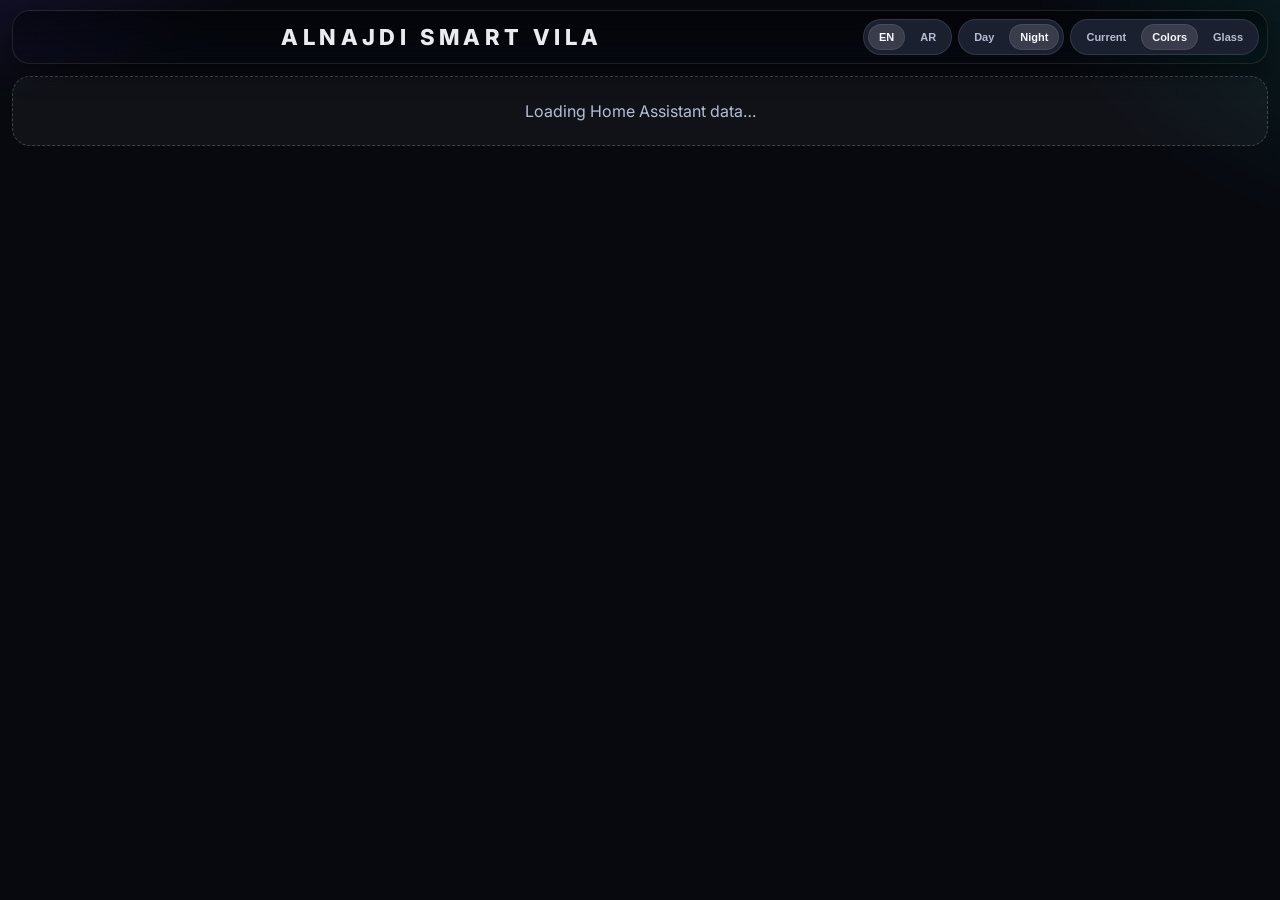
==== commit 67cc8b71: "Rebuild Home Assistant villa dashboard with full floor-room navigation" ====
--- a/alnajdi-smart-vila.html
+++ b/alnajdi-smart-vila.html
@@ -2,1054 +2,1065 @@
 <html lang="en" dir="ltr">
 <head>
   <meta charset="UTF-8" />
-  <meta name="viewport" content="width=device-width, initial-scale=1.0" />
+  <meta name="viewport" content="width=device-width,initial-scale=1,viewport-fit=cover" />
   <title>ALNAJDI SMART VILA</title>
   <style>
-    @import url('https://fonts.googleapis.com/css2?family=Inter:wght@400;500;600;700;800;900&family=Tajawal:wght@400;500;700;800&display=swap');
+    @import url('https://fonts.googleapis.com/css2?family=Inter:wght@400;500;600;700;800&family=Tajawal:wght@400;500;700;800&display=swap');
 
     :root {
-      color-scheme: dark;
-      --bg: #0a101a;
-      --bg-gradient: radial-gradient(1300px 800px at 12% -10%, rgba(64, 112, 191, 0.24) 0%, transparent 52%), radial-gradient(1200px 900px at 100% -10%, rgba(72, 120, 209, 0.2) 0%, transparent 50%), #0a101a;
-      --surface: rgba(16, 24, 36, 0.88);
-      --surface-2: rgba(23, 33, 48, 0.9);
-      --surface-3: rgba(37, 51, 74, 0.62);
-      --line: rgba(197, 220, 255, 0.14);
-      --line-strong: rgba(157, 202, 255, 0.35);
-      --txt: #f3f7ff;
-      --muted: #a0b0ce;
-      --gold: #d6bb83;
-      --blue: #75bbff;
-      --good: #4adeaa;
-      --danger: #ff6f7e;
-      --chip-glow: rgba(120, 182, 255, 0.28);
-      --hero-sun: radial-gradient(circle at 36% 30%, rgba(255,235,172,0.9), rgba(247,157,76,0.42));
-      --hero-moon: radial-gradient(circle at 35% 30%, rgba(168,203,255,0.85), rgba(107,136,216,0.36));
-      --shadow: 0 20px 45px rgba(0, 0, 0, 0.34);
-      --blur: 16px;
-      --room-open-bg: rgba(255, 255, 255, 0.04);
-      --active-gradient: linear-gradient(140deg, rgba(117, 187, 255, 0.35), rgba(98, 165, 255, 0.1));
-      --suite-accent: rgba(214, 187, 131, 0.42);
-      --body-noise: 0.03;
+      --radius-xl: 26px;
+      --radius-lg: 18px;
+      --radius-md: 14px;
+      --radius-sm: 10px;
+      --shadow: 0 22px 50px rgba(0,0,0,.35);
+      --shadow-soft: 0 8px 22px rgba(0,0,0,.24);
+      --ease: 180ms cubic-bezier(.2,.6,.2,1);
+      --top-safe: env(safe-area-inset-top, 0px);
+      --bottom-safe: env(safe-area-inset-bottom, 0px);
+      --bg: #090b10;
+      --bg-accent: radial-gradient(1000px 600px at -10% -20%, rgba(71,98,179,.35) 0%, transparent 52%), radial-gradient(980px 620px at 120% -20%, rgba(47,132,188,.20) 0%, transparent 52%), #090b10;
+      --surface: #14171e;
+      --surface-2: #1a1f29;
+      --surface-3: #212735;
+      --line: rgba(255,255,255,.1);
+      --line-strong: rgba(255,255,255,.2);
+      --text: #f4f6fb;
+      --muted: #abb5c9;
+      --good: #50d88e;
+      --warn: #ffbc55;
+      --danger: #ff5e74;
+      --info: #53b7ff;
+      --glass: rgba(255,255,255,.05);
     }
 
     body[data-family='current'][data-mode='day'] {
-      color-scheme: light;
-      --bg: #eef4ff;
-      --bg-gradient: radial-gradient(1000px 560px at 10% -10%, rgba(125, 177, 255, 0.34) 0%, transparent 58%), radial-gradient(1000px 560px at 100% 0%, rgba(122, 168, 245, 0.2) 0%, transparent 58%), #eef4ff;
-      --surface: rgba(255, 255, 255, 0.95);
-      --surface-2: rgba(251, 254, 255, 0.94);
-      --surface-3: rgba(235, 245, 255, 0.92);
-      --line: rgba(22, 49, 95, 0.14);
-      --line-strong: rgba(31, 102, 209, 0.35);
-      --txt: #14213c;
-      --muted: #607192;
-      --gold: #876722;
-      --blue: #1d78ef;
-      --good: #15a975;
-      --danger: #db4359;
-      --chip-glow: rgba(40, 113, 232, 0.24);
-      --shadow: 0 12px 28px rgba(36, 77, 142, 0.16);
-      --blur: 0px;
-      --room-open-bg: rgba(28, 72, 147, 0.04);
-      --active-gradient: linear-gradient(140deg, rgba(48, 128, 252, 0.2), rgba(48, 128, 252, 0.08));
-      --suite-accent: rgba(155, 115, 24, 0.42);
-    }
-
-    body[data-family='anashost'][data-mode='night'] {
-      --bg: #070d16;
-      --bg-gradient: radial-gradient(1250px 850px at -10% -15%, rgba(28, 97, 196, 0.44) 0%, transparent 50%), radial-gradient(900px 600px at 115% -10%, rgba(208, 167, 80, 0.2) 0%, transparent 55%), linear-gradient(130deg, #070d16 0%, #0c1628 60%, #0a1220 100%);
-      --surface: rgba(12, 23, 42, 0.84);
-      --surface-2: rgba(17, 31, 56, 0.88);
-      --surface-3: rgba(31, 48, 78, 0.66);
-      --line: rgba(201, 230, 255, 0.18);
-      --line-strong: rgba(219, 178, 89, 0.42);
-      --txt: #f2f8ff;
-      --muted: #a9bddf;
-      --gold: #dcb978;
-      --blue: #75bbff;
-      --good: #51dba8;
-      --danger: #ff7a88;
-      --chip-glow: rgba(219, 178, 89, 0.24);
-      --shadow: 0 22px 52px rgba(2, 8, 21, 0.46);
-      --blur: 12px;
-      --room-open-bg: rgba(255, 224, 153, 0.06);
-      --active-gradient: linear-gradient(145deg, rgba(220, 185, 120, 0.27), rgba(104, 177, 255, 0.11));
-      --suite-accent: rgba(220, 185, 120, 0.58);
-      --hero-sun: radial-gradient(circle at 32% 28%, rgba(255, 225, 163, 0.95), rgba(210, 149, 69, 0.52));
-      --hero-moon: radial-gradient(circle at 36% 24%, rgba(127, 193, 255, 0.95), rgba(87, 126, 231, 0.42));
-    }
-
-    body[data-family='anashost'][data-mode='day'] {
-      color-scheme: light;
-      --bg: #f4f8ff;
-      --bg-gradient: radial-gradient(1200px 670px at -6% -15%, rgba(56, 124, 224, 0.34) 0%, transparent 54%), radial-gradient(1000px 580px at 120% 0%, rgba(225, 184, 108, 0.26) 0%, transparent 56%), #f4f8ff;
-      --surface: rgba(255, 255, 255, 0.93);
-      --surface-2: rgba(250, 253, 255, 0.95);
-      --surface-3: rgba(232, 241, 255, 0.9);
-      --line: rgba(16, 55, 114, 0.16);
-      --line-strong: rgba(181, 126, 27, 0.42);
-      --txt: #162341;
-      --muted: #5f6f92;
-      --gold: #9b6f16;
-      --blue: #1f7ff2;
-      --good: #129f72;
-      --danger: #d63f56;
-      --chip-glow: rgba(173, 124, 41, 0.22);
-      --shadow: 0 12px 30px rgba(28, 73, 148, 0.16);
-      --blur: 2px;
-      --room-open-bg: rgba(217, 175, 87, 0.08);
-      --active-gradient: linear-gradient(140deg, rgba(223, 180, 106, 0.25), rgba(42, 128, 243, 0.1));
-      --suite-accent: rgba(170, 123, 30, 0.52);
+      --bg: #eef3fb;
+      --bg-accent: radial-gradient(1100px 760px at -10% -25%, rgba(81,141,255,.36) 0%, transparent 56%), radial-gradient(1000px 640px at 115% -10%, rgba(125,169,255,.27) 0%, transparent 55%), #eef3fb;
+      --surface: #ffffff;
+      --surface-2: #f7faff;
+      --surface-3: #eef4ff;
+      --line: rgba(30,56,94,.16);
+      --line-strong: rgba(30,56,94,.24);
+      --text: #15223a;
+      --muted: #607391;
+      --glass: rgba(0,0,0,.03);
+      --shadow: 0 12px 30px rgba(31,69,129,.15);
+      --shadow-soft: 0 8px 20px rgba(38,77,137,.12);
+    }
+
+    body[data-family='colors'][data-mode='night'] {
+      --bg: #07090f;
+      --bg-accent: radial-gradient(1150px 700px at -15% -25%, rgba(102,71,224,.38) 0%, transparent 50%), radial-gradient(1000px 680px at 120% -10%, rgba(27,180,162,.22) 0%, transparent 52%), #07090f;
+      --surface: #151820;
+      --surface-2: #1b2030;
+      --surface-3: #252d40;
+      --line: rgba(255,255,255,.1);
+      --line-strong: rgba(255,255,255,.2);
+      --text: #f7f8fd;
+      --muted: #b4bed3;
+      --shadow: 0 22px 55px rgba(0,0,0,.45);
+      --shadow-soft: 0 10px 24px rgba(0,0,0,.34);
+      --glass: rgba(255,255,255,.04);
+    }
+
+    body[data-family='colors'][data-mode='day'] {
+      --bg: #f2f6ff;
+      --bg-accent: radial-gradient(1100px 740px at -10% -25%, rgba(117,136,255,.34) 0%, transparent 54%), radial-gradient(980px 640px at 120% -10%, rgba(66,187,208,.22) 0%, transparent 52%), #f2f6ff;
+      --surface: #fff;
+      --surface-2: #f9fbff;
+      --surface-3: #eef3ff;
+      --line: rgba(43,68,112,.15);
+      --line-strong: rgba(43,68,112,.23);
+      --text: #132138;
+      --muted: #5e7190;
+      --glass: rgba(0,0,0,.03);
+      --shadow: 0 12px 30px rgba(38,71,140,.14);
+      --shadow-soft: 0 7px 18px rgba(38,71,140,.10);
     }
 
     body[data-family='glass'][data-mode='night'] {
-      --bg: #04070c;
-      --bg-gradient: radial-gradient(1100px 720px at 0% -20%, rgba(125, 188, 255, 0.4) 0%, transparent 44%), radial-gradient(1200px 900px at 100% -20%, rgba(109, 147, 235, 0.3) 0%, transparent 48%), radial-gradient(900px 600px at 50% 120%, rgba(66, 107, 198, 0.2) 0%, transparent 60%), #04070c;
-      --surface: linear-gradient(155deg, rgba(255,255,255,0.18), rgba(255,255,255,0.03));
-      --surface-2: linear-gradient(155deg, rgba(255,255,255,0.2), rgba(255,255,255,0.04));
-      --surface-3: rgba(176, 208, 255, 0.16);
-      --line: rgba(220, 236, 255, 0.27);
-      --line-strong: rgba(190, 220, 255, 0.56);
-      --txt: #f5f9ff;
-      --muted: #c7d6f0;
-      --gold: #e1c386;
-      --blue: #98ccff;
-      --good: #5de8b5;
-      --danger: #ff8492;
-      --chip-glow: rgba(153, 208, 255, 0.34);
-      --shadow: 0 25px 60px rgba(0, 0, 0, 0.5);
-      --blur: 24px;
-      --room-open-bg: rgba(198, 226, 255, 0.09);
-      --active-gradient: linear-gradient(145deg, rgba(171, 220, 255, 0.35), rgba(145, 173, 255, 0.11));
-      --suite-accent: rgba(223, 195, 134, 0.64);
-      --hero-sun: radial-gradient(circle at 32% 28%, rgba(255, 238, 197, 0.96), rgba(242, 164, 91, 0.52));
-      --hero-moon: radial-gradient(circle at 35% 30%, rgba(188, 221, 255, 0.92), rgba(120, 150, 237, 0.44));
-      --body-noise: 0.08;
+      --bg: #04060a;
+      --bg-accent: radial-gradient(1050px 680px at -10% -20%, rgba(111,173,255,.38) 0%, transparent 50%), radial-gradient(980px 650px at 115% -15%, rgba(166,190,255,.22) 0%, transparent 55%), #04060a;
+      --surface: linear-gradient(150deg, rgba(255,255,255,.14), rgba(255,255,255,.02));
+      --surface-2: linear-gradient(150deg, rgba(255,255,255,.18), rgba(255,255,255,.03));
+      --surface-3: rgba(255,255,255,.10);
+      --line: rgba(255,255,255,.2);
+      --line-strong: rgba(255,255,255,.32);
+      --text: #f6f9ff;
+      --muted: #cad5ea;
+      --glass: rgba(255,255,255,.08);
+      --shadow: 0 26px 65px rgba(0,0,0,.48);
+      --shadow-soft: 0 10px 26px rgba(0,0,0,.32);
+      backdrop-filter: saturate(140%);
     }
 
     body[data-family='glass'][data-mode='day'] {
-      color-scheme: light;
-      --bg: #edf6ff;
-      --bg-gradient: radial-gradient(1100px 720px at 0% -20%, rgba(128, 194, 255, 0.52) 0%, transparent 45%), radial-gradient(1200px 850px at 100% -20%, rgba(169, 199, 255, 0.44) 0%, transparent 50%), #edf6ff;
-      --surface: linear-gradient(155deg, rgba(255,255,255,0.8), rgba(255,255,255,0.5));
-      --surface-2: linear-gradient(155deg, rgba(255,255,255,0.86), rgba(255,255,255,0.52));
-      --surface-3: rgba(255, 255, 255, 0.66);
-      --line: rgba(95, 139, 220, 0.24);
-      --line-strong: rgba(75, 120, 209, 0.48);
-      --txt: #11233f;
-      --muted: #5d7197;
-      --gold: #91661f;
-      --blue: #287ee8;
-      --good: #11996c;
-      --danger: #d84258;
-      --chip-glow: rgba(74, 128, 220, 0.24);
-      --shadow: 0 16px 34px rgba(57, 95, 161, 0.2);
-      --blur: 14px;
-      --room-open-bg: rgba(124, 173, 244, 0.11);
-      --active-gradient: linear-gradient(145deg, rgba(142, 199, 255, 0.38), rgba(123, 145, 234, 0.12));
-      --suite-accent: rgba(161, 117, 32, 0.56);
-      --body-noise: 0.06;
+      --bg: #ecf6ff;
+      --bg-accent: radial-gradient(1100px 720px at -10% -20%, rgba(117,193,255,.46) 0%, transparent 52%), radial-gradient(1000px 640px at 120% -15%, rgba(167,188,255,.34) 0%, transparent 55%), #ecf6ff;
+      --surface: linear-gradient(150deg, rgba(255,255,255,.8), rgba(255,255,255,.45));
+      --surface-2: linear-gradient(150deg, rgba(255,255,255,.88), rgba(255,255,255,.56));
+      --surface-3: rgba(255,255,255,.66);
+      --line: rgba(79,118,176,.25);
+      --line-strong: rgba(79,118,176,.35);
+      --text: #12233d;
+      --muted: #5a7092;
+      --glass: rgba(255,255,255,.45);
+      --shadow: 0 14px 32px rgba(47,84,145,.2);
+      --shadow-soft: 0 8px 20px rgba(47,84,145,.14);
     }
 
     * { box-sizing: border-box; }
     html, body { height: 100%; }
-
     body {
       margin: 0;
-      background: var(--bg-gradient);
-      color: var(--txt);
+      background: var(--bg-accent);
+      color: var(--text);
       font-family: Inter, Tajawal, sans-serif;
       overflow: hidden;
-      transition: background 250ms ease, color 220ms ease;
-    }
-
-    body::before {
-      content: '';
-      position: fixed;
-      inset: 0;
-      pointer-events: none;
-      background: repeating-linear-gradient(120deg, rgba(255,255,255,var(--body-noise)) 0 1px, transparent 1px 5px);
-      mix-blend-mode: soft-light;
-      opacity: 0.25;
-      z-index: 0;
+      transition: background .25s ease, color .2s ease;
     }
 
     body.rtl { font-family: Tajawal, Inter, sans-serif; }
 
     .app {
-      position: relative;
-      z-index: 1;
-      max-width: 1540px;
-      margin: auto;
+      max-width: 1560px;
+      margin: 0 auto;
       height: 100%;
-      padding: 18px 16px 32px;
-      overflow: auto;
       display: flex;
       flex-direction: column;
-      gap: 14px;
-    }
-
-    .premium-card {
+      padding: calc(var(--top-safe) + 10px) 12px calc(var(--bottom-safe) + 22px);
+      gap: 12px;
+      overflow: auto;
+    }
+
+    .card {
       background: var(--surface);
       border: 1px solid var(--line);
-      border-radius: 24px;
-      box-shadow: var(--shadow);
-      backdrop-filter: blur(var(--blur)) saturate(138%);
-      -webkit-backdrop-filter: blur(var(--blur)) saturate(138%);
-      transition: border-color 200ms ease, box-shadow 200ms ease, transform 180ms ease;
-      position: relative;
-      overflow: hidden;
-    }
-
-    body[data-family='glass'] .premium-card::before {
-      content: '';
-      position: absolute;
-      inset: 1px;
-      border-radius: 22px;
-      pointer-events: none;
-      background: linear-gradient(145deg, rgba(255,255,255,0.32), rgba(255,255,255,0.02) 35%, rgba(130,175,255,0.07) 75%, rgba(255,255,255,0.1));
-      opacity: 0.75;
-    }
-
-    .header {
-      padding: 9px 12px;
-      display: grid;
-      grid-template-columns: 1fr auto 1fr;
-      align-items: center;
-      gap: 8px;
+      border-radius: var(--radius-lg);
+      box-shadow: var(--shadow-soft);
+      backdrop-filter: blur(14px) saturate(135%);
+      -webkit-backdrop-filter: blur(14px) saturate(135%);
+    }
+
+    .topbar {
       position: sticky;
       top: 0;
-      z-index: 40;
-      background: linear-gradient(to bottom, rgba(6,10,16,0.55), transparent);
-    }
-
-    .villa-title {
+      z-index: 45;
+      padding: 8px;
+      display: grid;
+      gap: 8px;
+      grid-template-columns: auto 1fr auto;
+      align-items: center;
+      background: linear-gradient(to bottom, rgba(0,0,0,.45), rgba(0,0,0,.02));
+      border-radius: var(--radius-lg);
+    }
+
+    .topbar .title {
       text-align: center;
-      font-size: clamp(14px, 2.15vw, 24px);
-      font-weight: 900;
-      letter-spacing: 0.28em;
-      color: var(--gold);
-      text-shadow: 0 0 16px rgba(212, 185, 127, 0.28);
+      font-size: clamp(13px, 2.1vw, 22px);
+      letter-spacing: .2em;
+      font-weight: 800;
       white-space: nowrap;
-    }
-
-    .micro-group { display: flex; align-items: center; gap: 8px; }
-    .header .right { justify-content: flex-end; }
+      color: var(--text);
+      opacity: .95;
+    }
 
     .seg {
       display: inline-flex;
+      align-items: center;
       gap: 4px;
       padding: 4px;
       border-radius: 999px;
       background: var(--surface-2);
       border: 1px solid var(--line);
-      box-shadow: inset 0 0 0 1px rgba(255,255,255,0.03);
-    }
-
-    .seg button {
+      max-width: 100%;
+      overflow: auto hidden;
+      scrollbar-width: none;
+    }
+
+    .seg::-webkit-scrollbar { display:none; }
+
+    .seg button, .btn {
       border: 0;
+      border-radius: 999px;
+      padding: 7px 11px;
       background: transparent;
       color: var(--muted);
-      padding: 6px 10px;
-      border-radius: 999px;
       font-size: 11px;
-      font-weight: 800;
-      letter-spacing: 0.02em;
+      font-weight: 700;
       cursor: pointer;
-      transition: 180ms ease;
-      min-width: 52px;
+      transition: all var(--ease);
       white-space: nowrap;
     }
 
-    .seg button.on {
-      background: var(--active-gradient);
-      color: var(--txt);
-      box-shadow: inset 0 0 0 1px var(--line-strong), 0 4px 12px var(--chip-glow);
+    .seg button.active, .btn.active {
+      color: var(--text);
+      background: rgba(255,255,255,.13);
+      box-shadow: inset 0 0 0 1px rgba(255,255,255,.08), 0 0 0 1px rgba(0,0,0,.08);
+    }
+
+    .back-btn {
+      min-width: 38px;
+      min-height: 38px;
+      border-radius: 12px;
+      border: 1px solid var(--line);
+      background: var(--surface-2);
+      color: var(--text);
+      font-size: 18px;
+      display: inline-flex;
+      align-items: center;
+      justify-content: center;
+      cursor: pointer;
     }
 
     .hero {
+      padding: 16px;
       display: grid;
-      grid-template-columns: 1.15fr 0.85fr;
       gap: 12px;
-    }
-
-    .weather-card, .clock-card { padding: 20px; position: relative; overflow: hidden; }
-
-    .weather-card::after,
-    .clock-card::after {
-      content: '';
-      position: absolute;
-      inset: auto -24px -42px auto;
-      width: 170px;
-      height: 170px;
-      border-radius: 50%;
-      pointer-events: none;
-      opacity: 0.54;
-      background: var(--hero-sun);
-    }
-
-    .clock-card::after { background: var(--hero-moon); }
-
-    .label { color: var(--muted); font-size: 11px; letter-spacing: 0.09em; text-transform: uppercase; font-weight: 700; }
-    .weather-main { margin-top: 8px; display: flex; justify-content: space-between; align-items: flex-end; gap: 12px; }
-    .temp { font-size: clamp(42px, 6vw, 66px); line-height: 1; font-weight: 900; }
-    .condition { margin-top: 6px; font-weight: 700; color: color-mix(in srgb, var(--txt) 83%, var(--blue) 17%); }
-    .meta-col { text-align: end; }
-    .meta { font-size: 12px; color: var(--muted); margin-top: 5px; }
-
-    .clock-time { margin-top: 6px; font-size: clamp(40px, 5.3vw, 58px); line-height: 1; font-weight: 900; }
-    .clock-date { margin-top: 8px; color: var(--muted); font-size: 14px; }
-    .ha-state { margin-top: 10px; font-size: 12px; color: var(--muted); }
-    .ha-state.good { color: var(--good); }
-    .ha-state.warn { color: var(--danger); }
-
-    .systems-strip {
+      grid-template-columns: 1.2fr .8fr;
+      align-items: stretch;
+    }
+
+    .hero-main h1 { margin: 0; font-size: clamp(20px, 3vw, 34px); }
+    .hero-main p { margin: 8px 0 0; color: var(--muted); }
+    .hero-meta { display: grid; grid-template-columns: repeat(3,minmax(0,1fr)); gap: 8px; margin-top: 14px; }
+
+    .stat-chip {
+      padding: 10px;
+      border-radius: 12px;
+      background: var(--glass);
+      border: 1px solid var(--line);
+      text-align: center;
+    }
+
+    .stat-chip b { font-size: 18px; display:block; }
+    .stat-chip span { font-size: 11px; color: var(--muted); }
+
+    .hero-side {
       display: grid;
-      grid-template-columns: repeat(8, minmax(105px, 1fr));
+      grid-template-columns: repeat(2,minmax(0,1fr));
+      gap: 8px;
+      align-content: start;
+    }
+
+    .summary-card { padding: 10px; border-radius: 14px; border:1px solid var(--line); background: var(--glass); }
+    .summary-card h4 { margin: 0; font-size: 12px; color: var(--muted); }
+    .summary-card p { margin: 6px 0 0; font-size: 19px; font-weight: 800; }
+
+    .section-title {
+      margin: 2px 0 8px;
+      font-size: 14px;
+      letter-spacing: .06em;
+      text-transform: uppercase;
+      color: var(--muted);
+      font-weight: 700;
+    }
+
+    .floors-grid, .rooms-grid {
+      display: grid;
       gap: 10px;
-    }
-
-    .system-chip {
+      grid-template-columns: repeat(auto-fill,minmax(220px,1fr));
+    }
+
+    .floor-card, .room-card {
+      padding: 14px;
+      cursor: pointer;
+      transition: transform var(--ease), border-color var(--ease), box-shadow var(--ease);
+      min-height: 112px;
+      display:flex;
+      flex-direction:column;
+      justify-content:space-between;
       position: relative;
-      padding: 12px 10px;
+      overflow: hidden;
+    }
+
+    .floor-card:hover, .room-card:hover { transform: translateY(-2px); border-color: var(--line-strong); }
+    .card-title { font-size: 17px; font-weight: 700; }
+    .card-sub { font-size: 12px; color: var(--muted); margin-top: 5px; }
+    .card-meta { display:flex; justify-content:space-between; font-size: 11px; color: var(--muted); }
+
+    .suite-badge {
+      display:inline-flex;align-items:center;gap:6px;font-size:11px;padding:4px 8px;border-radius:999px;
+      background: rgba(255,207,92,.14); color: #ffc96e; border:1px solid rgba(255,207,92,.3);
+    }
+
+    .devices-layout { display: grid; gap: 14px; }
+    .device-section { padding: 12px; }
+    .device-grid { display:grid; gap:10px; grid-template-columns: repeat(auto-fill,minmax(250px,1fr)); }
+
+    .device-card {
+      min-height: 76px;
       border-radius: 18px;
-      border: 1px solid var(--line);
-      background: linear-gradient(150deg, rgba(255,255,255,0.1), rgba(255,255,255,0.03));
-      min-height: 118px;
-      cursor: pointer;
-      transition: transform 220ms ease, box-shadow 220ms ease, border-color 220ms ease;
-    }
-
-    .system-chip:hover {
-      transform: translateY(-4px);
-      box-shadow: 0 12px 28px rgba(0,0,0,0.22), 0 0 16px var(--chip-glow);
-      border-color: var(--line-strong);
-    }
-
-    .system-chip.active {
-      background: linear-gradient(150deg, rgba(255,255,255,0.16), rgba(255,255,255,0.03));
-      box-shadow: inset 0 0 0 1px var(--line-strong), 0 12px 26px rgba(0,0,0,0.2);
-    }
-
-    .system-chip.alert {
-      border-color: color-mix(in srgb, var(--danger) 62%, white 0%);
-      box-shadow: inset 0 0 0 1px color-mix(in srgb, var(--danger) 52%, white 0%), 0 0 22px color-mix(in srgb, var(--danger) 26%, black 0%);
-      animation: pulseAlert 1700ms infinite;
-    }
-
-    @keyframes pulseAlert {
-      0%,100% { box-shadow: inset 0 0 0 1px color-mix(in srgb, var(--danger) 44%, white 0%), 0 0 10px color-mix(in srgb, var(--danger) 18%, black 0%); }
-      50% { box-shadow: inset 0 0 0 1px color-mix(in srgb, var(--danger) 72%, white 0%), 0 0 24px color-mix(in srgb, var(--danger) 38%, black 0%); }
-    }
-
-    .icon-wrap {
-      width: 42px;
-      height: 42px;
-      border-radius: 14px;
-      background: linear-gradient(155deg, color-mix(in srgb, var(--blue) 36%, transparent), color-mix(in srgb, var(--blue) 12%, transparent));
-      border: 1px solid color-mix(in srgb, var(--blue) 44%, white 0%);
-      display: grid;
-      place-items: center;
-      color: color-mix(in srgb, var(--txt) 75%, var(--blue) 25%);
-      transition: transform 180ms ease;
-    }
-
-    .system-chip:hover .icon-wrap { transform: scale(1.05); }
-    .icon-wrap svg { width: 21px; height: 21px; fill: currentColor; }
-
-    .system-title { margin-top: 10px; font-size: 13px; font-weight: 700; letter-spacing: 0.02em; }
-    .system-count { margin-top: 4px; font-size: 12px; color: var(--muted); }
-
-    .chip-badge {
-      position: absolute;
-      top: 10px;
-      right: 10px;
-      min-width: 26px;
-      border-radius: 999px;
-      padding: 3px 8px;
-      font-size: 11px;
-      font-weight: 900;
-      text-align: center;
-      background: linear-gradient(145deg, color-mix(in srgb, var(--blue) 42%, transparent), color-mix(in srgb, var(--blue) 14%, transparent));
-      border: 1px solid color-mix(in srgb, var(--blue) 52%, white 0%);
-      color: color-mix(in srgb, var(--txt) 80%, var(--blue) 20%);
-      box-shadow: 0 3px 10px color-mix(in srgb, var(--blue) 30%, transparent);
-    }
-
-    .floors { display: flex; flex-direction: column; gap: 12px; }
-    .floor-card { padding: 14px; }
-
-    .floor-head {
-      display: flex;
-      justify-content: space-between;
-      align-items: center;
-      margin-bottom: 10px;
-      padding-bottom: 10px;
-      border-bottom: 1px solid var(--line);
-    }
-
-    .floor-name { font-size: 19px; font-weight: 800; }
-    .floor-meta { font-size: 12px; color: var(--muted); }
-
-    .rooms-grid { display: grid; grid-template-columns: repeat(auto-fit, minmax(260px, 1fr)); gap: 10px; }
-
-    .room-card {
-      border: 1px solid var(--line);
-      border-radius: 16px;
-      background: linear-gradient(145deg, rgba(255,255,255,0.06), rgba(255,255,255,0.015)), var(--surface-2);
-      overflow: hidden;
-      transition: border-color 180ms ease, transform 180ms ease;
-    }
-
-    .room-card:hover { border-color: var(--line-strong); }
-
-    .room-head {
-      display: flex;
-      align-items: center;
-      justify-content: space-between;
-      gap: 10px;
-      cursor: pointer;
-      padding: 11px 12px;
-    }
-
-    .room-title { font-weight: 800; }
-    .room-stats { color: var(--muted); font-size: 12px; margin-top: 3px; }
-
-    .chev {
-      width: 22px;
-      height: 22px;
-      border-radius: 50%;
-      display: grid;
-      place-items: center;
-      background: color-mix(in srgb, var(--blue) 18%, transparent);
-      color: color-mix(in srgb, var(--txt) 85%, var(--blue) 15%);
-      transition: transform 220ms ease;
-      font-size: 12px;
-      font-weight: 900;
-    }
-
-    .room-card.open .chev { transform: rotate(180deg); }
-
-    .room-body {
-      max-height: 0;
-      overflow: hidden;
-      transition: max-height 280ms ease, padding 280ms ease;
-      padding: 0 12px;
-      background: var(--room-open-bg);
-    }
-
-    .room-card.open .room-body {
-      max-height: 560px;
-      padding: 0 12px 12px;
-    }
-
-    .entity-list { display: flex; flex-wrap: wrap; gap: 6px; }
-
-    .entity-chip {
-      padding: 6px 10px;
-      border-radius: 999px;
-      font-size: 12px;
-      border: 1px solid var(--line);
-      background: var(--surface-3);
-      color: var(--txt);
-    }
-
-    .entity-chip.off { opacity: 0.66; }
-
-    .suite {
-      border-color: var(--suite-accent);
-      background: linear-gradient(145deg, color-mix(in srgb, var(--gold) 18%, transparent), rgba(255,255,255,0.02) 45%), var(--surface-2);
-    }
-
-    .suite-subrooms {
-      margin-top: 10px;
-      display: grid;
-      grid-template-columns: 1fr;
-      gap: 8px;
-    }
-
-    .subroom-card {
-      border: 1px solid var(--line);
-      border-radius: 12px;
-      background: rgba(255,255,255,0.03);
-      padding: 8px;
-    }
-
-    .subroom-title { font-size: 13px; font-weight: 700; margin-bottom: 6px; }
-
-    .empty-state {
-      border: 1px dashed var(--line);
-      border-radius: 14px;
-      background: rgba(255,255,255,0.02);
+      border: 1px solid rgba(255,255,255,.08);
+      background: linear-gradient(95deg, rgba(255,255,255,.06), rgba(255,255,255,.02));
+      display:grid;
+      grid-template-columns: 58px 1fr auto;
+      align-items:center;
+      overflow:hidden;
+      position:relative;
+      isolation: isolate;
+      cursor:pointer;
+      transition: transform var(--ease), box-shadow var(--ease), border-color var(--ease);
+    }
+
+    .device-card::before {
+      content:'';
+      position:absolute;
+      inset:0;
+      background: var(--device-grad, linear-gradient(95deg, rgba(72,132,255,.42), rgba(72,132,255,0) 58%));
+      opacity: .9;
+      z-index:-1;
+    }
+
+    .device-card:hover { transform: translateY(-1px); box-shadow: 0 12px 25px rgba(0,0,0,.24); border-color: rgba(255,255,255,.2); }
+    .device-icon-wrap {
+      height: 100%;
+      display:flex;
+      align-items:center;
+      justify-content:center;
+      background: radial-gradient(circle at 55% 45%, rgba(255,255,255,.16), rgba(255,255,255,.04));
+      border-inline-end: 1px solid rgba(255,255,255,.08);
+    }
+    .device-icon { font-size: 25px; filter: drop-shadow(0 0 9px rgba(255,255,255,.22)); }
+    .device-main { padding: 8px 10px; }
+    .device-name { font-size: 14px; font-weight: 700; white-space: nowrap; overflow: hidden; text-overflow: ellipsis; }
+    .device-state { font-size: 12px; color: rgba(255,255,255,.82); margin-top: 3px; white-space: nowrap; overflow:hidden; text-overflow:ellipsis; }
+    body[data-mode='day'] .device-state { color: rgba(18,31,57,.78); }
+
+    .device-tail { padding-inline: 8px; display:flex; align-items:center; gap:7px; }
+    .tiny { border:1px solid rgba(255,255,255,.18); background:rgba(255,255,255,.08); color:var(--text); border-radius:9px; height:30px; min-width:30px; cursor:pointer; }
+
+    .empty, .loading {
+      padding: 24px;
+      text-align:center;
       color: var(--muted);
-      padding: 14px;
-      text-align: center;
-      font-weight: 600;
-    }
-
-    @media (max-width: 1150px) {
-      .systems-strip { grid-template-columns: repeat(4, minmax(120px, 1fr)); }
+      border: 1px dashed var(--line-strong);
+      border-radius: var(--radius-lg);
+      background: var(--glass);
+    }
+
+    .modal {
+      position: fixed;
+      inset: 0;
+      background: rgba(2,6,14,.62);
+      z-index: 99;
+      display:none;
+      padding: 16px;
+      align-items:center;
+      justify-content:center;
+    }
+
+    .modal.show { display:flex; }
+    .modal-panel {
+      width:min(520px,100%);
+      padding:16px;
+      border-radius:20px;
+      border:1px solid var(--line);
+      background: var(--surface-2);
+      box-shadow: var(--shadow);
+    }
+
+    .modal-row { display:flex; gap:8px; flex-wrap: wrap; margin-top: 10px; }
+
+    .footer-note { text-align:center; color:var(--muted); font-size:11px; margin-top: 10px; }
+
+    @media (max-width: 980px) {
+      .topbar { grid-template-columns: 1fr; }
+      .topbar .title { order: -1; }
       .hero { grid-template-columns: 1fr; }
-    }
-
-    @media (max-width: 780px) {
-      .header { grid-template-columns: 1fr; justify-items: center; gap: 8px; }
-      .header .left, .header .right { justify-content: center; }
-      .villa-title { order: -1; }
-      .systems-strip { grid-template-columns: repeat(2, minmax(120px, 1fr)); }
-      .micro-group { flex-wrap: wrap; justify-content: center; }
+      .hero-side { grid-template-columns: repeat(4,minmax(0,1fr)); }
+    }
+
+    @media (max-width: 720px) {
+      .app { padding-inline: 10px; }
+      .hero-meta { grid-template-columns: repeat(2,minmax(0,1fr)); }
+      .hero-side { grid-template-columns: repeat(2,minmax(0,1fr)); }
+      .floors-grid, .rooms-grid, .device-grid { grid-template-columns: 1fr; }
+      .device-card { grid-template-columns: 54px 1fr auto; }
+      .seg button { padding: 8px 10px; }
     }
   </style>
 </head>
-<body data-family="current" data-mode="night">
-  <div class="app">
-    <header class="header">
-      <div class="micro-group left">
-        <div class="seg" id="langSeg">
-          <button data-lang="en" class="on">EN</button>
-          <button data-lang="ar">عربي</button>
-        </div>
-      </div>
-
-      <div class="villa-title">ALNAJDI SMART VILA</div>
-
-      <div class="micro-group right">
-        <div class="seg" id="familySeg">
-          <button data-family="current" class="on">Current</button>
-          <button data-family="anashost">Anashost</button>
-          <button data-family="glass">Glass</button>
-        </div>
-        <div class="seg" id="modeSeg">
-          <button data-mode="day">Day</button>
-          <button data-mode="night" class="on">Night</button>
-        </div>
-      </div>
-    </header>
-
-    <section class="hero">
-      <article class="premium-card weather-card">
-        <div class="label" id="weatherLabel">Weather</div>
-        <div class="weather-main">
-          <div>
-            <div class="temp" id="weatherTemp">--°</div>
-            <div class="condition" id="weatherCondition">--</div>
+<body data-family="colors" data-mode="night">
+  <div class="app" id="app"></div>
+  <div class="modal" id="modal"></div>
+
+  <script>
+    (function () {
+      'use strict';
+
+      const REQUIRED_STRUCTURE = {
+        ground_floor: { en: 'Ground Floor', ar: 'الدور الأرضي', rooms: ['back_doorway', 'sitting_room_g', 'prep_kitchen', 'father_room'] },
+        first_floor: { en: 'First Floor', ar: 'الدور الأول', rooms: ['master_suite', 'office', 'sitting_room_1', 'living_room', 'second_room'] },
+        second_floor: { en: 'Second Floor', ar: 'الدور الثاني', rooms: [] },
+        roof: { en: 'Roof', ar: 'السطح', rooms: ['roof'] }
+      };
+
+      const MASTER_SUITE_CHILDREN = ['master_bedroom', 'master_bathroom', 'master_closet_room'];
+
+      const ROOMS = {
+        back_doorway: { en: 'Back Doorway', ar: 'مدخل الباب الخلفي', aliases: ['back doorway', 'back door', 'rear door'] },
+        sitting_room_g: { en: 'Sitting Room', ar: 'غرفة الجلوس', aliases: ['sitting room ground', 'ground sitting', 'majlis ground', 'sitting room g'] },
+        prep_kitchen: { en: 'Prep Kitchen', ar: 'مطبخ التحضير', aliases: ['prep kitchen', 'preparation kitchen', 'dirty kitchen'] },
+        father_room: { en: 'Father Room', ar: 'غرفة الأب', aliases: ['father room', 'dad room'] },
+        master_suite: { en: 'Master Suite', ar: 'الجناح الرئيسي', aliases: ['master suite', 'suite'] },
+        master_bedroom: { en: 'Master Bedroom', ar: 'غرفة النوم الرئيسية', aliases: ['master bedroom'] },
+        master_bathroom: { en: 'Master Bathroom', ar: 'حمام الجناح الرئيسي', aliases: ['master bathroom', 'master bath'] },
+        master_closet_room: { en: 'Master Closet Room', ar: 'غرفة ملابس الجناح الرئيسي', aliases: ['master closet', 'closet room'] },
+        office: { en: 'Office', ar: 'المكتب', aliases: ['office'] },
+        sitting_room_1: { en: 'Sitting Room', ar: 'غرفة الجلوس', aliases: ['first floor sitting', 'upper sitting', 'sitting room first'] },
+        living_room: { en: 'Living Room', ar: 'غرفة المعيشة', aliases: ['living room'] },
+        second_room: { en: 'Second Room', ar: 'الغرفة الثانية', aliases: ['second room'] },
+        roof: { en: 'Roof', ar: 'السطح', aliases: ['roof'] }
+      };
+
+      const I18N = {
+        en: {
+          loading: 'Loading Home Assistant data…', unavailable: 'Unavailable', unknown: 'Unknown',
+          floors: 'Floors', rooms: 'Rooms', devices: 'Devices', entities: 'Entities',
+          categories: 'Categories', noData: 'No matching entities available right now.',
+          noRooms: 'No rooms with active entities on this floor.',
+          noDevices: 'No visible devices in this room.',
+          home: 'Home', back: 'Back', summary: 'Summary',
+          homeSub: 'Premium villa control with floor and room hierarchy.',
+          allOnline: 'Online', alert: 'Alerts', favorites: 'Active',
+          floorSummary: 'Floor Summary', roomSummary: 'Room Summary',
+          lighting: 'Lighting', climate: 'Climate', security: 'Security', cameras: 'Cameras', media: 'Media',
+          curtains: 'Curtains', sensors: 'Sensors', power: 'Power / Plugs', appliances: 'Appliances', locks: 'Locks', water: 'Water / Leak', other: 'Other Controls',
+          open: 'Open', close: 'Close', stop: 'Stop', lock: 'Lock', unlock: 'Unlock', details: 'Details',
+          day: 'Day', night: 'Night', current: 'Current', colors: 'Colors', glass: 'Glass',
+          langEn: 'EN', langAr: 'AR', suite: 'Master Suite', contains: 'Contains'
+        },
+        ar: {
+          loading: 'جاري تحميل بيانات Home Assistant…', unavailable: 'غير متاح', unknown: 'غير معروف',
+          floors: 'الأدوار', rooms: 'الغرف', devices: 'الأجهزة', entities: 'الكيانات',
+          categories: 'الفئات', noData: 'لا توجد كيانات مناسبة للعرض حالياً.',
+          noRooms: 'لا توجد غرف تحتوي على كيانات نشطة في هذا الدور.',
+          noDevices: 'لا توجد أجهزة مرئية في هذه الغرفة.',
+          home: 'الرئيسية', back: 'رجوع', summary: 'ملخص',
+          homeSub: 'تحكم فاخر للفيلا بهيكلية الأدوار والغرف.',
+          allOnline: 'متصل', alert: 'تنبيهات', favorites: 'نشط',
+          floorSummary: 'ملخص الدور', roomSummary: 'ملخص الغرفة',
+          lighting: 'الإضاءة', climate: 'المناخ', security: 'الأمان', cameras: 'الكاميرات', media: 'الوسائط',
+          curtains: 'الستائر', sensors: 'المستشعرات', power: 'الطاقة / المقابس', appliances: 'الأجهزة المنزلية', locks: 'الأقفال', water: 'المياه / التسرب', other: 'تحكمات أخرى',
+          open: 'فتح', close: 'إغلاق', stop: 'إيقاف', lock: 'قفل', unlock: 'فتح القفل', details: 'تفاصيل',
+          day: 'نهار', night: 'ليل', current: 'Current', colors: 'Colors', glass: 'Glass',
+          langEn: 'EN', langAr: 'AR', suite: 'الجناح الرئيسي', contains: 'يحتوي على'
+        }
+      };
+
+      const CATEGORY_CONFIG = [
+        { key: 'lighting', domains: ['light'], icon: '💡', gradOn: 'linear-gradient(95deg, rgba(255,198,64,.58), rgba(255,198,64,0) 64%)', gradOff: 'linear-gradient(95deg, rgba(255,198,64,.2), rgba(255,198,64,0) 64%)' },
+        { key: 'climate', domains: ['climate','water_heater'], icon: '🌡️', gradOn: 'linear-gradient(95deg, rgba(255,106,92,.58), rgba(255,106,92,0) 64%)', gradOff: 'linear-gradient(95deg, rgba(255,106,92,.25), rgba(255,106,92,0) 64%)' },
+        { key: 'security', domains: ['alarm_control_panel','binary_sensor'], classes: ['safety','problem'], icon: '🛡️', gradOn: 'linear-gradient(95deg, rgba(123,214,128,.56), rgba(123,214,128,0) 64%)', gradOff: 'linear-gradient(95deg, rgba(123,214,128,.2), rgba(123,214,128,0) 64%)' },
+        { key: 'cameras', domains: ['camera'], icon: '📷', gradOn: 'linear-gradient(95deg, rgba(98,199,255,.56), rgba(98,199,255,0) 64%)', gradOff: 'linear-gradient(95deg, rgba(98,199,255,.23), rgba(98,199,255,0) 64%)' },
+        { key: 'media', domains: ['media_player','remote'], icon: '🎵', gradOn: 'linear-gradient(95deg, rgba(192,134,255,.56), rgba(192,134,255,0) 64%)', gradOff: 'linear-gradient(95deg, rgba(192,134,255,.23), rgba(192,134,255,0) 64%)' },
+        { key: 'curtains', domains: ['cover'], icon: '🪟', gradOn: 'linear-gradient(95deg, rgba(132,191,255,.56), rgba(132,191,255,0) 64%)', gradOff: 'linear-gradient(95deg, rgba(132,191,255,.23), rgba(132,191,255,0) 64%)' },
+        { key: 'power', domains: ['switch','fan'], icon: '🔌', gradOn: 'linear-gradient(95deg, rgba(82,196,255,.56), rgba(82,196,255,0) 64%)', gradOff: 'linear-gradient(95deg, rgba(82,196,255,.23), rgba(82,196,255,0) 64%)' },
+        { key: 'appliances', domains: ['vacuum','button','input_button'], icon: '🧺', gradOn: 'linear-gradient(95deg, rgba(149,176,255,.56), rgba(149,176,255,0) 64%)', gradOff: 'linear-gradient(95deg, rgba(149,176,255,.23), rgba(149,176,255,0) 64%)' },
+        { key: 'locks', domains: ['lock'], icon: '🔒', gradOn: 'linear-gradient(95deg, rgba(125,218,126,.56), rgba(125,218,126,0) 64%)', gradOff: 'linear-gradient(95deg, rgba(125,218,126,.23), rgba(125,218,126,0) 64%)' },
+        { key: 'water', domains: ['water_heater'], classes: ['moisture'], icon: '💧', gradOn: 'linear-gradient(95deg, rgba(90,178,255,.56), rgba(90,178,255,0) 64%)', gradOff: 'linear-gradient(95deg, rgba(90,178,255,.23), rgba(90,178,255,0) 64%)' },
+        { key: 'sensors', domains: ['sensor','binary_sensor'], icon: '📊', gradOn: 'linear-gradient(95deg, rgba(255,176,81,.56), rgba(255,176,81,0) 64%)', gradOff: 'linear-gradient(95deg, rgba(255,176,81,.23), rgba(255,176,81,0) 64%)' },
+        { key: 'other', domains: ['scene','script','number','select','input_number','input_select','input_boolean'], icon: '⚙️', gradOn: 'linear-gradient(95deg, rgba(173,189,214,.56), rgba(173,189,214,0) 64%)', gradOff: 'linear-gradient(95deg, rgba(173,189,214,.23), rgba(173,189,214,0) 64%)' }
+      ];
+
+      const state = {
+        lang: localStorage.getItem('villa.lang') || 'en',
+        mode: localStorage.getItem('villa.mode') || 'night',
+        family: localStorage.getItem('villa.family') || 'colors',
+        route: { page: 'home', floorId: null, roomId: null },
+        hass: null,
+        lastStateHash: '',
+        cache: { floors: [], metrics: {}, roomMap: {} },
+        registries: { floors: [], areas: [], devices: [], entities: [] },
+        loading: true,
+        error: ''
+      };
+
+      const app = document.getElementById('app');
+      const modal = document.getElementById('modal');
+
+      const t = (k) => I18N[state.lang][k] || k;
+      const isRTL = () => state.lang === 'ar';
+
+      function safeText(value) {
+        return String(value ?? '').replace(/[&<>"']/g, (ch) => ({ '&': '&amp;', '<': '&lt;', '>': '&gt;', '"': '&quot;', "'": '&#39;' }[ch]));
+      }
+
+      function normalize(str) {
+        return String(str || '').toLowerCase().replace(/[_-]+/g, ' ').replace(/\s+/g, ' ').trim();
+      }
+
+      function detectRoomFromText(textRaw) {
+        const text = normalize(textRaw);
+        if (!text) return null;
+        for (const [roomId, room] of Object.entries(ROOMS)) {
+          const names = [room.en, room.ar, ...(room.aliases || [])].map(normalize);
+          if (names.some((name) => name && text.includes(name))) return roomId;
+        }
+        return null;
+      }
+
+      function getHass() {
+        if (state.hass && state.hass.states) return state.hass;
+        try {
+          const root = window.parent?.document?.querySelector('home-assistant');
+          const hass = root?.hass
+            || root?.shadowRoot?.querySelector('home-assistant-main')?.hass
+            || root?.shadowRoot?.querySelector('home-assistant-main')?.shadowRoot?.querySelector('app-drawer-layout partial-panel-resolver')?.hass;
+          if (hass && hass.states) {
+            state.hass = hass;
+            return hass;
+          }
+        } catch (_) {}
+        return null;
+      }
+
+      async function fetchRegistries(hass) {
+        if (!hass?.connection?.sendMessagePromise) return;
+        const req = (type) => hass.connection.sendMessagePromise({ type }).catch(() => []);
+        const [floors, areas, devices, entities] = await Promise.all([
+          req('config/floor_registry/list'),
+          req('config/area_registry/list'),
+          req('config/device_registry/list'),
+          req('config/entity_registry/list')
+        ]);
+        state.registries = {
+          floors: Array.isArray(floors) ? floors : [],
+          areas: Array.isArray(areas) ? areas : [],
+          devices: Array.isArray(devices) ? devices : [],
+          entities: Array.isArray(entities) ? entities : []
+        };
+      }
+
+      function floorIdByName(name) {
+        const key = normalize(name);
+        if (key.includes('ground') || key.includes('ارض')) return 'ground_floor';
+        if (key.includes('first') || key.includes('اول')) return 'first_floor';
+        if (key.includes('second') || key.includes('ثان')) return 'second_floor';
+        if (key.includes('roof') || key.includes('سطح')) return 'roof';
+        return null;
+      }
+
+      function buildAreaMap() {
+        const areaById = new Map(state.registries.areas.map((a) => [a.area_id, a]));
+        const floorByArea = new Map();
+
+        for (const area of state.registries.areas) {
+          let floorId = null;
+          if (area.floor_id) {
+            const regFloor = state.registries.floors.find((f) => f.floor_id === area.floor_id);
+            floorId = floorIdByName(regFloor?.name || regFloor?.aliases?.[0] || '') || floorIdByName(area.name);
+          }
+          floorId = floorId || floorIdByName(area.name) || null;
+          if (floorId) floorByArea.set(area.area_id, floorId);
+        }
+        return { areaById, floorByArea };
+      }
+
+      function isJunkEntity(entity, reg) {
+        const id = entity.entity_id;
+        const domain = id.split('.')[0];
+        const attrs = entity.attributes || {};
+        const category = reg?.entity_category || attrs.entity_category;
+        const name = normalize(attrs.friendly_name || id);
+
+        const blockedDomains = new Set(['automation', 'update', 'conversation', 'assist_satellite', 'person', 'zone', 'sun', 'weather', 'calendar', 'tts', 'stt', 'tts_engine']);
+        if (blockedDomains.has(domain)) return true;
+        if (reg?.hidden_by || reg?.disabled_by) return true;
+        if (category === 'diagnostic' || category === 'config') return true;
+        if (/(snapshot|counter|firmware|uptime|rssi|linkquality|last seen|last_seen|debug|raw|signal)/.test(name)) return true;
+        if (/^(sensor|binary_sensor)\..*(voltage|current|power_factor)$/.test(id)) return true;
+        return false;
+      }
+
+      function classifyCategory(entity) {
+        const domain = entity.entity_id.split('.')[0];
+        const dclass = entity.attributes.device_class || '';
+        const cfg = CATEGORY_CONFIG.find((c) => c.domains.includes(domain) && (!c.classes || c.classes.includes(dclass)))
+          || CATEGORY_CONFIG.find((c) => c.domains.includes(domain))
+          || CATEGORY_CONFIG.find((c) => c.key === 'other');
+        return cfg;
+      }
+
+      function roomAndFloorForEntity(entity, regEntity, areaMap, deviceById) {
+        const attrs = entity.attributes || {};
+        const areaId = regEntity?.area_id || (regEntity?.device_id ? deviceById.get(regEntity.device_id)?.area_id : null);
+        const area = areaId ? areaMap.areaById.get(areaId) : null;
+        let roomId = null;
+        let floorId = null;
+
+        if (area) {
+          roomId = detectRoomFromText(`${area.name} ${area.aliases || ''}`);
+          floorId = areaMap.floorByArea.get(area.area_id) || null;
+        }
+
+        const refText = `${attrs.friendly_name || ''} ${entity.entity_id}`;
+        if (!roomId) roomId = detectRoomFromText(refText);
+
+        if (!floorId) {
+          if (roomId && REQUIRED_STRUCTURE.first_floor.rooms.includes(roomId)) floorId = 'first_floor';
+          else if (roomId && REQUIRED_STRUCTURE.ground_floor.rooms.includes(roomId)) floorId = 'ground_floor';
+          else if (roomId && REQUIRED_STRUCTURE.roof.rooms.includes(roomId)) floorId = 'roof';
+          else floorId = floorIdByName(refText) || 'ground_floor';
+        }
+
+        if (roomId === 'master_suite') {
+          const child = detectRoomFromText(refText.replace('master suite', ''));
+          if (MASTER_SUITE_CHILDREN.includes(child)) roomId = child;
+        }
+
+        return { roomId, floorId };
+      }
+
+      function formatState(entity) {
+        const attrs = entity.attributes || {};
+        const stateVal = entity.state;
+        if (stateVal === 'unavailable') return t('unavailable');
+        if (stateVal === 'unknown') return t('unknown');
+        const domain = entity.entity_id.split('.')[0];
+
+        if (domain === 'light') {
+          const parts = [stateVal];
+          if (attrs.brightness != null) parts.push(`${Math.round((attrs.brightness / 255) * 100)}%`);
+          if (attrs.color_temp_kelvin) parts.push(`${attrs.color_temp_kelvin}K`);
+          return parts.join(' • ');
+        }
+        if (domain === 'climate') {
+          const c = attrs.current_temperature != null ? `${attrs.current_temperature}°` : '';
+          const s = attrs.temperature != null ? `${attrs.temperature}°` : '';
+          return [stateVal, c && `Now ${c}`, s && `Set ${s}`].filter(Boolean).join(' • ');
+        }
+        if (domain === 'sensor') {
+          const u = attrs.unit_of_measurement ? ` ${attrs.unit_of_measurement}` : '';
+          return `${stateVal}${u}`;
+        }
+        if (domain === 'camera') return stateVal === 'recording' ? 'Recording' : stateVal;
+        return stateVal;
+      }
+
+      function isOn(entity) {
+        const st = entity.state;
+        const d = entity.entity_id.split('.')[0];
+        if (d === 'cover') return !['closed','closing'].includes(st);
+        if (d === 'lock') return st === 'unlocked';
+        if (d === 'alarm_control_panel') return !['disarmed','off'].includes(st);
+        return ['on','open','playing','cool','heat','unlocked','arming','armed_away','armed_home','armed_night'].includes(st);
+      }
+
+      function computeData(hass) {
+        const states = Object.values(hass.states || {});
+        const entityRegById = new Map(state.registries.entities.map((e) => [e.entity_id, e]));
+        const deviceById = new Map(state.registries.devices.map((d) => [d.id, d]));
+        const areaMap = buildAreaMap();
+
+        const floorMap = new Map(Object.keys(REQUIRED_STRUCTURE).map((fid) => [fid, { id: fid, rooms: new Map(), entities: [] }]));
+
+        states.forEach((entity) => {
+          const reg = entityRegById.get(entity.entity_id);
+          if (isJunkEntity(entity, reg)) return;
+
+          const { roomId, floorId } = roomAndFloorForEntity(entity, reg, areaMap, deviceById);
+          if (!roomId || !floorMap.has(floorId)) return;
+
+          const floor = floorMap.get(floorId);
+          if (!floor.rooms.has(roomId)) floor.rooms.set(roomId, []);
+          floor.rooms.get(roomId).push(entity);
+          floor.entities.push(entity);
+        });
+
+        // master suite derived group
+        const first = floorMap.get('first_floor');
+        const suiteEntities = MASTER_SUITE_CHILDREN.flatMap((r) => first.rooms.get(r) || []);
+        if (suiteEntities.length) first.rooms.set('master_suite', suiteEntities);
+
+        const floors = [];
+        floorMap.forEach((floor) => {
+          const visibleRooms = Array.from(floor.rooms.entries()).filter(([, entities]) => entities.length);
+          if (!visibleRooms.length) return;
+          floors.push({
+            ...floor,
+            visibleRooms,
+            counts: {
+              rooms: visibleRooms.filter(([r]) => r !== 'master_suite' || suiteEntities.length).length,
+              devices: floor.entities.length
+            }
+          });
+        });
+
+        const allEntities = floors.flatMap((f) => f.entities);
+        const metrics = {
+          floors: floors.length,
+          rooms: floors.reduce((sum, f) => sum + f.visibleRooms.filter(([r]) => r !== 'master_suite').length, 0),
+          devices: allEntities.length,
+          online: allEntities.filter((e) => e.state !== 'unavailable').length,
+          alerts: allEntities.filter((e) => ['problem','safety','smoke','gas','moisture'].includes(e.attributes.device_class) && ['on','detected','open'].includes(e.state)).length,
+          active: allEntities.filter((e) => isOn(e)).length
+        };
+
+        state.cache = { floors, metrics };
+      }
+
+      function render() {
+        document.body.dataset.mode = state.mode;
+        document.body.dataset.family = state.family;
+        document.body.classList.toggle('rtl', isRTL());
+        document.documentElement.lang = state.lang;
+        document.documentElement.dir = isRTL() ? 'rtl' : 'ltr';
+
+        if (state.loading) {
+          app.innerHTML = `<div class="topbar card">${topbarHTML()}</div><div class="loading">${safeText(t('loading'))}</div>`;
+          wireTopbar();
+          return;
+        }
+
+        let content = '';
+        if (!state.cache.floors.length) {
+          content = `<div class="empty">${safeText(t('noData'))}</div>`;
+        } else if (state.route.page === 'home') {
+          content = renderHome();
+        } else if (state.route.page === 'floor') {
+          content = renderFloor(state.route.floorId);
+        } else if (state.route.page === 'suite') {
+          content = renderSuite();
+        } else {
+          content = renderRoom(state.route.floorId, state.route.roomId);
+        }
+
+        app.innerHTML = `<div class="topbar card">${topbarHTML()}</div>${content}<div class="footer-note">ALNAJDI SMART VILA</div>`;
+        wireTopbar();
+        wireActions();
+      }
+
+      function topbarHTML() {
+        const canBack = state.route.page !== 'home';
+        return `
+          <div>${canBack ? `<button class="back-btn" data-act="back" aria-label="${safeText(t('back'))}">${isRTL() ? '→' : '←'}</button>` : ''}</div>
+          <div class="title">ALNAJDI SMART VILA</div>
+          <div style="display:flex;gap:6px;justify-content:${isRTL() ? 'start' : 'end'};flex-wrap:wrap;">
+            <div class="seg" role="tablist">
+              <button data-lang="en" class="${state.lang==='en'?'active':''}">${t('langEn')}</button>
+              <button data-lang="ar" class="${state.lang==='ar'?'active':''}">${t('langAr')}</button>
+            </div>
+            <div class="seg" role="tablist">
+              <button data-mode="day" class="${state.mode==='day'?'active':''}">${t('day')}</button>
+              <button data-mode="night" class="${state.mode==='night'?'active':''}">${t('night')}</button>
+            </div>
+            <div class="seg" role="tablist">
+              <button data-family="current" class="${state.family==='current'?'active':''}">${t('current')}</button>
+              <button data-family="colors" class="${state.family==='colors'?'active':''}">${t('colors')}</button>
+              <button data-family="glass" class="${state.family==='glass'?'active':''}">${t('glass')}</button>
+            </div>
+          </div>`;
+      }
+
+      function renderHome() {
+        const m = state.cache.metrics;
+        const floorCards = state.cache.floors.map((floor) => {
+          const label = REQUIRED_STRUCTURE[floor.id]?.[state.lang] || floor.id;
+          return `<article class="floor-card card" data-open-floor="${floor.id}">
+            <div>
+              <div class="card-title">${safeText(label)}</div>
+              <div class="card-sub">${safeText(t('floorSummary'))}</div>
+            </div>
+            <div class="card-meta">
+              <span>${safeText(t('rooms'))}: ${floor.counts.rooms}</span>
+              <span>${safeText(t('devices'))}: ${floor.counts.devices}</span>
+            </div>
+          </article>`;
+        }).join('');
+
+        return `
+          <section class="hero card">
+            <div class="hero-main">
+              <h1>${safeText(t('home'))}</h1>
+              <p>${safeText(t('homeSub'))}</p>
+              <div class="hero-meta">
+                <div class="stat-chip"><b>${m.floors}</b><span>${safeText(t('floors'))}</span></div>
+                <div class="stat-chip"><b>${m.rooms}</b><span>${safeText(t('rooms'))}</span></div>
+                <div class="stat-chip"><b>${m.devices}</b><span>${safeText(t('devices'))}</span></div>
+              </div>
+            </div>
+            <div class="hero-side">
+              <div class="summary-card"><h4>${safeText(t('allOnline'))}</h4><p>${m.online}</p></div>
+              <div class="summary-card"><h4>${safeText(t('favorites'))}</h4><p>${m.active}</p></div>
+              <div class="summary-card"><h4>${safeText(t('alert'))}</h4><p>${m.alerts}</p></div>
+              <div class="summary-card"><h4>${safeText(t('categories'))}</h4><p>${CATEGORY_CONFIG.length-1}</p></div>
+            </div>
+          </section>
+          <section>
+            <h3 class="section-title">${safeText(t('floors'))}</h3>
+            <div class="floors-grid">${floorCards}</div>
+          </section>`;
+      }
+
+      function renderFloor(floorId) {
+        const floor = state.cache.floors.find((f) => f.id === floorId);
+        if (!floor) return `<div class="empty">${safeText(t('noRooms'))}</div>`;
+        const title = REQUIRED_STRUCTURE[floorId]?.[state.lang] || floorId;
+
+        const roomCards = floor.visibleRooms
+          .filter(([roomId]) => roomId !== 'master_suite')
+          .map(([roomId, entities]) => {
+            const isSuiteChild = MASTER_SUITE_CHILDREN.includes(roomId);
+            const roomMeta = ROOMS[roomId] || { en: roomId, ar: roomId };
+            const onclick = isSuiteChild ? `data-open-suite="1"` : `data-open-room="${roomId}"`;
+            return `<article class="room-card card" ${onclick}>
+              <div>
+                <div class="card-title">${safeText(roomMeta[state.lang] || roomMeta.en)}</div>
+                ${isSuiteChild ? `<div class="suite-badge">${safeText(t('suite'))}</div>` : ''}
+              </div>
+              <div class="card-meta"><span>${safeText(t('devices'))}: ${entities.length}</span><span>→</span></div>
+            </article>`;
+          }).join('');
+
+        const showSuite = MASTER_SUITE_CHILDREN.some((r) => floor.visibleRooms.some(([id]) => id === r));
+
+        return `
+          <section class="hero card">
+            <div class="hero-main">
+              <h1>${safeText(title)}</h1>
+              <p>${safeText(t('floorSummary'))}</p>
+              <div class="hero-meta">
+                <div class="stat-chip"><b>${floor.counts.rooms}</b><span>${safeText(t('rooms'))}</span></div>
+                <div class="stat-chip"><b>${floor.counts.devices}</b><span>${safeText(t('entities'))}</span></div>
+                <div class="stat-chip"><b>${floor.entities.filter(isOn).length}</b><span>${safeText(t('favorites'))}</span></div>
+              </div>
+            </div>
+          </section>
+          <section>
+            <h3 class="section-title">${safeText(t('rooms'))}</h3>
+            <div class="rooms-grid">
+              ${showSuite ? `<article class="room-card card" data-open-suite="1"><div><div class="card-title">${safeText(t('suite'))}</div><div class="card-sub">${safeText(t('contains'))}: ${MASTER_SUITE_CHILDREN.map((r) => ROOMS[r][state.lang]).join(' • ')}</div></div><div class="card-meta"><span>${MASTER_SUITE_CHILDREN.reduce((sum, r) => sum + ((floor.rooms.get(r) || []).length), 0)} ${safeText(t('devices'))}</span><span>→</span></div></article>` : ''}
+              ${roomCards || `<div class="empty">${safeText(t('noRooms'))}</div>`}
+            </div>
+          </section>`;
+      }
+
+      function renderSuite() {
+        const floor = state.cache.floors.find((f) => f.id === 'first_floor');
+        if (!floor) return `<div class="empty">${safeText(t('noRooms'))}</div>`;
+        const cards = MASTER_SUITE_CHILDREN
+          .filter((r) => (floor.rooms.get(r) || []).length > 0)
+          .map((roomId) => `<article class="room-card card" data-open-room="${roomId}"><div class="card-title">${safeText(ROOMS[roomId][state.lang])}</div><div class="card-sub">${(floor.rooms.get(roomId) || []).length} ${safeText(t('devices'))}</div><div class="card-meta"><span>${safeText(t('roomSummary'))}</span><span>→</span></div></article>`)
+          .join('');
+
+        return `<section class="hero card"><div class="hero-main"><h1>${safeText(t('suite'))}</h1><p>${safeText(t('contains'))}: ${MASTER_SUITE_CHILDREN.map((r) => ROOMS[r][state.lang]).join(' • ')}</p></div></section><section><div class="rooms-grid">${cards || `<div class="empty">${safeText(t('noRooms'))}</div>`}</div></section>`;
+      }
+
+      function renderRoom(floorId, roomId) {
+        const floor = state.cache.floors.find((f) => f.id === floorId);
+        const roomEntities = floor?.rooms.get(roomId) || [];
+        const roomTitle = ROOMS[roomId]?.[state.lang] || roomId;
+        if (!roomEntities.length) return `<div class="empty">${safeText(t('noDevices'))}</div>`;
+
+        const byCategory = new Map(CATEGORY_CONFIG.map((c) => [c.key, []]));
+        roomEntities.forEach((entity) => {
+          const cat = classifyCategory(entity);
+          byCategory.get(cat.key).push(entity);
+        });
+
+        const sections = CATEGORY_CONFIG
+          .map((cfg) => {
+            const items = byCategory.get(cfg.key) || [];
+            if (!items.length) return '';
+            return `<section class="device-section card"><h3 class="section-title">${safeText(t(cfg.key))} <span style="font-size:11px;opacity:.8;">(${items.length})</span></h3><div class="device-grid">${items.map((e) => deviceCard(e, cfg)).join('')}</div></section>`;
+          })
+          .filter(Boolean)
+          .join('');
+
+        return `<section class="hero card"><div class="hero-main"><h1>${safeText(roomTitle)}</h1><p>${safeText(t('roomSummary'))}</p><div class="hero-meta"><div class="stat-chip"><b>${roomEntities.length}</b><span>${safeText(t('devices'))}</span></div><div class="stat-chip"><b>${roomEntities.filter((e) => e.state !== 'unavailable').length}</b><span>${safeText(t('allOnline'))}</span></div><div class="stat-chip"><b>${roomEntities.filter(isOn).length}</b><span>${safeText(t('favorites'))}</span></div></div></div></section><div class="devices-layout">${sections || `<div class="empty">${safeText(t('noDevices'))}</div>`}</div>`;
+      }
+
+      function deviceCard(entity, cat) {
+        const attrs = entity.attributes || {};
+        const name = attrs.friendly_name || entity.entity_id;
+        const on = isOn(entity);
+        const grad = on ? cat.gradOn : cat.gradOff;
+        const domain = entity.entity_id.split('.')[0];
+        const extra = controlTail(entity, domain);
+        return `<article class="device-card" data-eid="${entity.entity_id}" style="--device-grad:${grad}">
+          <div class="device-icon-wrap"><span class="device-icon">${cat.icon}</span></div>
+          <div class="device-main">
+            <div class="device-name">${safeText(name)}</div>
+            <div class="device-state">${safeText(formatState(entity))}</div>
           </div>
-          <div class="meta-col">
-            <div class="meta" id="weatherHumidity">Humidity --%</div>
-            <div class="meta" id="weatherWind">Wind --</div>
-            <div class="meta" id="weatherEntity">Entity --</div>
-          </div>
-        </div>
-      </article>
-
-      <article class="premium-card clock-card">
-        <div class="label" id="clockLabel">Local Time</div>
-        <div class="clock-time" id="clockTime">00:00</div>
-        <div class="clock-date" id="clockDate">--</div>
-        <div class="ha-state" id="haStatus">HA: connecting...</div>
-      </article>
-    </section>
-
-    <section class="systems-strip" id="systemsStrip"></section>
-
-    <section class="floors" id="floorsRoot"></section>
-  </div>
-
-<script>
-  const I18N = {
-    en: {
-      weather: 'Weather',
-      time: 'Local Time',
-      connected: 'HA: connected (live)',
-      reconnecting: 'HA: reconnecting...',
-      fallback: 'HA: limited data mode',
-      devices: 'devices',
-      active: 'active',
-      noEntities: 'No mapped entities',
-      noVisible: 'No floors with detected entities yet',
-      humidity: 'Humidity',
-      wind: 'Wind',
-      entity: 'Entity'
-    },
-    ar: {
-      weather: 'الطقس',
-      time: 'الوقت المحلي',
-      connected: 'متصل بـ Home Assistant (مباشر)',
-      reconnecting: 'إعادة الاتصال بـ Home Assistant...',
-      fallback: 'وضع بيانات محدود',
-      devices: 'جهاز',
-      active: 'نشط',
-      noEntities: 'لا توجد كيانات مرتبطة',
-      noVisible: 'لا توجد طوابق تحتوي كيانات فعلية حالياً',
-      humidity: 'الرطوبة',
-      wind: 'الرياح',
-      entity: 'الكيان'
-    }
-  };
-
-  const ICONS = {
-    lights: '<svg viewBox="0 0 24 24"><path d="M9 21h6v-1H9v1Zm3-20a7 7 0 0 0-4.39 12.45c.68.55 1.39 1.73 1.39 2.55V17h6v-1c0-.82.71-2 1.39-2.55A7 7 0 0 0 12 1Z"/></svg>',
-    climate: '<svg viewBox="0 0 24 24"><path d="M12 2a1 1 0 0 1 1 1v6.13a4 4 0 1 1-2 0V3a1 1 0 0 1 1-1Zm0 10a2 2 0 1 0 2 2 2 2 0 0 0-2-2Z"/></svg>',
-    security: '<svg viewBox="0 0 24 24"><path d="M12 2 4 5v6c0 5.55 3.84 10.74 8 12 4.16-1.26 8-6.45 8-12V5l-8-3Zm0 10.5 4-4 1.41 1.41L12 15.33l-2.91-2.92L10.5 11l1.5 1.5Z"/></svg>',
-    cameras: '<svg viewBox="0 0 24 24"><path d="M17 10.5V7a2 2 0 0 0-2-2h-3l-1-1H8a2 2 0 0 0-2 2v1H4a2 2 0 0 0-2 2v8a2 2 0 0 0 2 2h11a2 2 0 0 0 2-2v-3.5l5 5V5.5l-5 5Zm-7 5A3.5 3.5 0 1 1 13.5 12 3.5 3.5 0 0 1 10 15.5Z"/></svg>',
-    media: '<svg viewBox="0 0 24 24"><path d="M8 5v14l11-7L8 5Zm-4 2h2v10H4V7Z"/></svg>',
-    access: '<svg viewBox="0 0 24 24"><path d="M12 1a5 5 0 0 1 5 5v2h1a2 2 0 0 1 2 2v10a2 2 0 0 1-2 2H6a2 2 0 0 1-2-2V10a2 2 0 0 1 2-2h1V6a5 5 0 0 1 5-5Zm3 7V6a3 3 0 0 0-6 0v2h6Zm-3 4a2 2 0 0 1 1 3.73V18h-2v-2.27A2 2 0 0 1 12 12Z"/></svg>',
-    curtains: '<svg viewBox="0 0 24 24"><path d="M4 3h16a1 1 0 0 1 1 1v16h-2V5h-6v15h-2V5H5v15H3V4a1 1 0 0 1 1-1Z"/></svg>',
-    leaks: '<svg viewBox="0 0 24 24"><path d="M12 2s6 6.13 6 10a6 6 0 1 1-12 0C6 8.13 12 2 12 2Zm4.24 10.19-.94-.35A3.49 3.49 0 0 1 12 15.5v1a4.5 4.5 0 0 0 4.24-4.31Z"/></svg>'
-  };
-
-  const HOUSE = {
-    floors: [
-      {
-        id: 'ground',
-        en: 'Ground Floor',
-        ar: 'الدور الأرضي',
-        rooms: ['Back Doorway', 'Sitting Room', 'Prep Kitchen', 'Father Room']
-      },
-      {
-        id: 'first',
-        en: 'First Floor',
-        ar: 'الدور الأول',
-        rooms: ['Office', 'Sitting Room', 'Living Room', 'Second Room'],
-        suite: {
-          en: 'Master Suite',
-          ar: 'الجناح الرئيسي',
-          rooms: ['Master Bedroom', 'Master Bathroom', 'Master Closet Room']
-        }
-      },
-      {
-        id: 'second',
-        en: 'Second Floor',
-        ar: 'الدور الثاني',
-        rooms: ['Second Floor Hall']
-      },
-      {
-        id: 'roof',
-        en: 'Roof',
-        ar: 'السطح',
-        rooms: ['Roof']
-      }
-    ]
-  };
-
-  const ROOM_PROFILE = {
-    'Back Doorway': [/back\s?door/i, /doorway/i, /entrance/i],
-    'Sitting Room': [/sitting\s?room/i, /majlis/i, /lounge/i],
-    'Prep Kitchen': [/prep\s?kitchen/i, /service\s?kitchen/i, /dirty\s?kitchen/i],
-    'Father Room': [/father\s?room/i, /dad\s?room/i],
-    'Master Bedroom': [/master\s?bedroom/i, /owner\s?bedroom/i],
-    'Master Bathroom': [/master\s?bath(room)?/i, /owner\s?bath(room)?/i],
-    'Master Closet Room': [/master\s?closet/i, /dressing\s?room/i],
-    'Office': [/office/i, /study/i],
-    'Living Room': [/living\s?room/i, /family\s?room/i],
-    'Second Room': [/second\s?room/i, /bedroom\s?2/i, /guest\s?room/i],
-    'Second Floor Hall': [/second\s?floor/i, /upper\s?hall/i],
-    'Roof': [/roof/i, /rooftop/i]
-  };
-
-  const SYSTEMS = [
-    { id: 'lights', label: 'Lighting', predicate: e => domain(e) === 'light' },
-    { id: 'climate', label: 'Climate', predicate: e => ['climate', 'fan'].includes(domain(e)) },
-    { id: 'security', label: 'Security', predicate: e => ['alarm_control_panel', 'lock'].includes(domain(e)) },
-    { id: 'cameras', label: 'Cameras', predicate: e => domain(e) === 'camera' },
-    { id: 'media', label: 'Media', predicate: e => domain(e) === 'media_player' },
-    { id: 'access', label: 'Doors & Windows', predicate: e => /door|window|gate|lock/i.test(`${e.entity_id} ${friendly(e)}`) },
-    { id: 'curtains', label: 'Curtains', predicate: e => domain(e) === 'cover' },
-    { id: 'leaks', label: 'Water Safety', predicate: e => /leak|water|moisture|flood/i.test(`${e.entity_id} ${friendly(e)}`) }
-  ];
-
-  const STATE = {
-    lang: localStorage.getItem('villa_lang') || 'en',
-    family: localStorage.getItem('villa_family') || 'current',
-    mode: localStorage.getItem('villa_mode') || 'night',
-    states: [],
-    ws: null,
-    wsMsgId: 1,
-    connectedVia: 'none',
-    wsAuthOk: false
-  };
-
-  const q = (sel, parent = document) => parent.querySelector(sel);
-  const qa = (sel, parent = document) => [...parent.querySelectorAll(sel)];
-
-  function domain(entity) { return entity.entity_id.split('.')[0] || ''; }
-  function friendly(entity) { return entity.attributes?.friendly_name || entity.entity_id; }
-
-  function normalizedSource(entity) {
-    const attrs = entity.attributes || {};
-    return [
-      entity.entity_id,
-      attrs.friendly_name,
-      attrs.area_id,
-      attrs.floor_id,
-      attrs.device_class,
-      attrs.room,
-      attrs.location,
-      attrs.zone,
-      attrs.assigned_room,
-      attrs.level
-    ].filter(Boolean).join(' ').toLowerCase();
-  }
-
-  function stateIsActive(entity) {
-    const offStates = new Set(['off', 'unavailable', 'unknown', 'idle', 'closed', 'disarmed', 'standby', 'not_home']);
-    return !offStates.has(String(entity.state || '').toLowerCase());
-  }
-
-  function entityIsRenderable(entity) {
-    return !!entity?.entity_id && !['zone', 'sun', 'person'].includes(domain(entity));
-  }
-
-  function mapRoomEntities(roomName) {
-    const profiles = ROOM_PROFILE[roomName] || [new RegExp(roomName, 'i')];
-    return STATE.states.filter(entity => {
-      if (!entityIsRenderable(entity)) return false;
-      const source = normalizedSource(entity);
-      return profiles.some(rx => rx.test(source));
-    });
-  }
-
-  function renderSystemsStrip() {
-    const root = q('#systemsStrip');
-    root.innerHTML = '';
-
-    SYSTEMS.forEach(system => {
-      const matched = STATE.states.filter(e => entityIsRenderable(e) && system.predicate(e));
-      const active = matched.filter(stateIsActive);
-      const card = document.createElement('article');
-      card.className = 'system-chip premium-card';
-      if (active.length > 0) card.classList.add('active');
-      if (system.id === 'leaks' && active.length > 0) card.classList.add('alert');
-
-      card.innerHTML = `
-        <div class="chip-badge">${active.length}</div>
-        <div class="icon-wrap">${ICONS[system.id]}</div>
-        <div class="system-title">${system.label}</div>
-        <div class="system-count">${matched.length} ${I18N[STATE.lang].devices}</div>
-      `;
-
-      root.appendChild(card);
-    });
-  }
-
-  function entityChip(entity) {
-    const chip = document.createElement('span');
-    chip.className = `entity-chip ${stateIsActive(entity) ? '' : 'off'}`;
-    chip.textContent = friendly(entity);
-    return chip;
-  }
-
-  function buildRoomCard(roomName, entities) {
-    const card = document.createElement('article');
-    card.className = 'room-card';
-    const activeCount = entities.filter(stateIsActive).length;
-
-    card.innerHTML = `
-      <div class="room-head">
-        <div>
-          <div class="room-title">${roomName}</div>
-          <div class="room-stats">${activeCount}/${entities.length} ${I18N[STATE.lang].active}</div>
-        </div>
-        <div class="chev">⌄</div>
-      </div>
-      <div class="room-body"><div class="entity-list"></div></div>
-    `;
-
-    const list = q('.entity-list', card);
-    entities.slice(0, 35).forEach(entity => list.appendChild(entityChip(entity)));
-    q('.room-head', card).addEventListener('click', () => card.classList.toggle('open'));
-    return card;
-  }
-
-  function buildMasterSuiteCard(suiteDef) {
-    const subrooms = suiteDef.rooms
-      .map(room => ({ room, entities: mapRoomEntities(room) }))
-      .filter(item => item.entities.length > 0);
-
-    if (!subrooms.length) return null;
-
-    const suiteEntities = subrooms.flatMap(s => s.entities);
-    const suiteCard = document.createElement('article');
-    suiteCard.className = 'room-card suite';
-
-    suiteCard.innerHTML = `
-      <div class="room-head">
-        <div>
-          <div class="room-title">${STATE.lang === 'ar' ? suiteDef.ar : suiteDef.en}</div>
-          <div class="room-stats">${suiteEntities.filter(stateIsActive).length}/${suiteEntities.length} ${I18N[STATE.lang].devices}</div>
-        </div>
-        <div class="chev">⌄</div>
-      </div>
-      <div class="room-body"><div class="suite-subrooms"></div></div>
-    `;
-
-    const subRoot = q('.suite-subrooms', suiteCard);
-    subrooms.forEach(({ room, entities }) => {
-      const activeCount = entities.filter(stateIsActive).length;
-      const block = document.createElement('section');
-      block.className = 'subroom-card';
-      block.innerHTML = `
-        <div class="subroom-title">${room} · ${activeCount}/${entities.length}</div>
-        <div class="entity-list"></div>
-      `;
-      const list = q('.entity-list', block);
-      entities.slice(0, 22).forEach(entity => list.appendChild(entityChip(entity)));
-      subRoot.appendChild(block);
-    });
-
-    q('.room-head', suiteCard).addEventListener('click', () => suiteCard.classList.toggle('open'));
-    return suiteCard;
-  }
-
-  function renderFloors() {
-    const root = q('#floorsRoot');
-    root.innerHTML = '';
-    let visibleFloorCount = 0;
-
-    HOUSE.floors.forEach(floor => {
-      const roomBlocks = floor.rooms
-        .map(roomName => ({ roomName, entities: mapRoomEntities(roomName) }))
-        .filter(item => item.entities.length > 0);
-
-      const suiteCard = floor.suite ? buildMasterSuiteCard(floor.suite) : null;
-      const floorEntitiesTotal = roomBlocks.reduce((acc, room) => acc + room.entities.length, 0) + (suiteCard ? floor.suite.rooms.flatMap(r => mapRoomEntities(r)).length : 0);
-
-      if (floorEntitiesTotal === 0) return;
-
-      visibleFloorCount += 1;
-      const card = document.createElement('section');
-      card.className = 'premium-card floor-card';
-      const floorName = STATE.lang === 'ar' ? floor.ar : floor.en;
-      const grid = document.createElement('div');
-      grid.className = 'rooms-grid';
-
-      if (suiteCard) grid.appendChild(suiteCard);
-      roomBlocks.forEach(room => grid.appendChild(buildRoomCard(room.roomName, room.entities)));
-
-      card.innerHTML = `
-        <div class="floor-head">
-          <div class="floor-name">${floorName}</div>
-          <div class="floor-meta">${floorEntitiesTotal} ${I18N[STATE.lang].devices}</div>
-        </div>
-      `;
-      card.appendChild(grid);
-      root.appendChild(card);
-    });
-
-    if (!visibleFloorCount) {
-      const empty = document.createElement('div');
-      empty.className = 'empty-state premium-card';
-      empty.textContent = I18N[STATE.lang].noVisible;
-      root.appendChild(empty);
-    }
-  }
-
-  function updateClock() {
-    const now = new Date();
-    const locale = STATE.lang === 'ar' ? 'ar-KW' : 'en-US';
-
-    q('#clockTime').textContent = now.toLocaleTimeString(locale, { hour: '2-digit', minute: '2-digit' });
-    q('#clockDate').textContent = now.toLocaleDateString(locale, { weekday: 'long', year: 'numeric', month: 'long', day: 'numeric' });
-  }
-
-  function bestWeatherEntity() {
-    const weatherEntities = STATE.states.filter(e => domain(e) === 'weather');
-    if (weatherEntities.length) {
-      return weatherEntities.find(e => e.state !== 'unavailable' && e.state !== 'unknown') || weatherEntities[0];
-    }
-    const fallbackTemp = STATE.states.find(e => /outside.*temp|temperature.*outside|outdoor.*temp/i.test(e.entity_id + ' ' + friendly(e)));
-    if (fallbackTemp) return fallbackTemp;
-    return null;
-  }
-
-  function bindWeather() {
-    const weather = bestWeatherEntity();
-    if (!weather) {
-      q('#weatherTemp').textContent = '--°';
-      q('#weatherCondition').textContent = '--';
-      q('#weatherHumidity').textContent = `${I18N[STATE.lang].humidity} --%`;
-      q('#weatherWind').textContent = `${I18N[STATE.lang].wind} --`;
-      q('#weatherEntity').textContent = `${I18N[STATE.lang].entity} --`;
-      return;
-    }
-
-    const attrs = weather.attributes || {};
-    const t = Number(attrs.temperature);
-    const h = attrs.humidity;
-    const wind = attrs.wind_speed ?? attrs.wind_bearing ?? attrs.wind_speed_unit ?? '--';
-
-    q('#weatherTemp').textContent = Number.isFinite(t) ? `${Math.round(t)}°` : `${Number(weather.state) || '--'}°`;
-    q('#weatherCondition').textContent = attrs.friendly_name || weather.state || '--';
-    q('#weatherHumidity').textContent = `${I18N[STATE.lang].humidity} ${h ?? '--'}%`;
-    q('#weatherWind').textContent = `${I18N[STATE.lang].wind} ${wind}`;
-    q('#weatherEntity').textContent = `${I18N[STATE.lang].entity} ${weather.entity_id}`;
-  }
-
-  function setHaStatus(key, className = '') {
-    const el = q('#haStatus');
-    el.textContent = I18N[STATE.lang][key];
-    el.className = `ha-state ${className}`.trim();
-  }
-
-  function renderAll() {
-    bindWeather();
-    renderSystemsStrip();
-    renderFloors();
-  }
-
-  function applyLanguage() {
-    document.documentElement.lang = STATE.lang;
-    document.documentElement.dir = STATE.lang === 'ar' ? 'rtl' : 'ltr';
-    document.body.classList.toggle('rtl', STATE.lang === 'ar');
-
-    q('#weatherLabel').textContent = I18N[STATE.lang].weather;
-    q('#clockLabel').textContent = I18N[STATE.lang].time;
-    qa('#langSeg button').forEach(button => button.classList.toggle('on', button.dataset.lang === STATE.lang));
-
-    updateClock();
-    renderAll();
-  }
-
-  function applyTheme() {
-    document.body.dataset.family = STATE.family;
-    document.body.dataset.mode = STATE.mode;
-
-    qa('#familySeg button').forEach(b => b.classList.toggle('on', b.dataset.family === STATE.family));
-    qa('#modeSeg button').forEach(b => b.classList.toggle('on', b.dataset.mode === STATE.mode));
-  }
-
-  function snapshotFromHassObject(hass) {
-    const list = Object.values(hass.states || {}).filter(Boolean);
-    if (!list.length) return false;
-    STATE.states = list;
-    STATE.connectedVia = 'hass';
-    setHaStatus('connected', 'good');
-    renderAll();
-    return true;
-  }
-
-  function tryConnectViaWindowHass() {
-    const candidates = [window.hass, window.parent?.hass, document.querySelector('home-assistant')?.hass].filter(Boolean);
-    for (const hass of candidates) {
-      if (snapshotFromHassObject(hass)) return true;
-    }
-    return false;
-  }
-
-  function getStoredAccessToken() {
-    try {
-      const raw = localStorage.getItem('hassTokens');
-      if (!raw) return '';
-      const parsed = JSON.parse(raw);
-      return parsed?.access_token || '';
-    } catch {
-      return '';
-    }
-  }
-
-  async function loadStatesViaRest() {
-    const token = getStoredAccessToken();
-    const headers = token ? { Authorization: `Bearer ${token}` } : {};
-    const res = await fetch('/api/states', { credentials: 'same-origin', cache: 'no-store', headers });
-    if (!res.ok) throw new Error(`HTTP ${res.status}`);
-    const payload = await res.json();
-    if (!Array.isArray(payload)) throw new Error('Invalid payload');
-    STATE.states = payload;
-    STATE.connectedVia = 'rest';
-    setHaStatus('fallback');
-    renderAll();
-  }
-
-  function openWs() {
-    const token = getStoredAccessToken();
-    if (!token) return false;
-
-    try {
-      const proto = location.protocol === 'https:' ? 'wss:' : 'ws:';
-      const socket = new WebSocket(`${proto}//${location.host}/api/websocket`);
-      STATE.ws = socket;
-      setHaStatus('reconnecting');
-
-      socket.onmessage = event => {
-        let msg;
-        try { msg = JSON.parse(event.data); } catch { return; }
-
-        if (msg.type === 'auth_required') {
-          socket.send(JSON.stringify({ type: 'auth', access_token: token }));
-        } else if (msg.type === 'auth_ok') {
-          STATE.wsAuthOk = true;
-          socket.send(JSON.stringify({ id: STATE.wsMsgId++, type: 'get_states' }));
-          socket.send(JSON.stringify({ id: STATE.wsMsgId++, type: 'subscribe_events', event_type: 'state_changed' }));
-          setHaStatus('connected', 'good');
-        } else if (msg.type === 'result' && Array.isArray(msg.result)) {
-          STATE.states = msg.result;
-          renderAll();
-        } else if (msg.type === 'event' && msg.event?.event_type === 'state_changed') {
-          const changed = msg.event.data?.new_state;
-          if (!changed?.entity_id) return;
-          const ix = STATE.states.findIndex(s => s.entity_id === changed.entity_id);
-          if (ix >= 0) STATE.states[ix] = changed;
-          else STATE.states.push(changed);
-          renderAll();
-        }
-      };
-
-      socket.onclose = () => {
-        STATE.ws = null;
-        STATE.wsAuthOk = false;
-        setHaStatus('reconnecting');
-      };
-      return true;
-    } catch {
-      return false;
-    }
-  }
-
-  async function refreshHA() {
-    if (tryConnectViaWindowHass()) return;
-
-    if (!STATE.ws && openWs()) return;
-
-    try {
-      await loadStatesViaRest();
-    } catch {
-      STATE.states = [];
-      setHaStatus('fallback', 'warn');
-      renderAll();
-    }
-  }
-
-  qa('#familySeg button').forEach(button => {
-    button.addEventListener('click', () => {
-      STATE.family = button.dataset.family;
-      localStorage.setItem('villa_family', STATE.family);
-      applyTheme();
-    });
-  });
-
-  qa('#modeSeg button').forEach(button => {
-    button.addEventListener('click', () => {
-      STATE.mode = button.dataset.mode;
-      localStorage.setItem('villa_mode', STATE.mode);
-      applyTheme();
-    });
-  });
-
-  qa('#langSeg button').forEach(button => {
-    button.addEventListener('click', () => {
-      STATE.lang = button.dataset.lang;
-      localStorage.setItem('villa_lang', STATE.lang);
-      applyLanguage();
-    });
-  });
-
-  applyTheme();
-  updateClock();
-  setInterval(updateClock, 1000);
-  applyLanguage();
-  refreshHA();
-  setInterval(refreshHA, 30000);
-</script>
+          <div class="device-tail">${extra}</div>
+        </article>`;
+      }
+
+      function controlTail(entity, domain) {
+        if (domain === 'cover') {
+          return `<button class="tiny" data-cover="open" data-eid="${entity.entity_id}">↑</button><button class="tiny" data-cover="stop" data-eid="${entity.entity_id}">■</button><button class="tiny" data-cover="close" data-eid="${entity.entity_id}">↓</button>`;
+        }
+        if (domain === 'lock') {
+          const unlock = entity.state === 'locked';
+          return `<button class="tiny" data-lock="${unlock ? 'unlock' : 'lock'}" data-eid="${entity.entity_id}">${unlock ? '🔓' : '🔒'}</button>`;
+        }
+        if (domain === 'climate') {
+          return `<button class="tiny" data-climate="details" data-eid="${entity.entity_id}">⋯</button>`;
+        }
+        return '';
+      }
+
+      async function callService(domain, service, data) {
+        const hass = getHass();
+        if (!hass) return;
+        try { await hass.callService(domain, service, data); } catch (_) {}
+      }
+
+      function openClimateModal(entityId) {
+        const hass = getHass();
+        const ent = hass?.states?.[entityId];
+        if (!ent) return;
+        const attrs = ent.attributes || {};
+        const hvacModes = attrs.hvac_modes || [];
+        const cur = attrs.temperature;
+
+        modal.innerHTML = `<div class="modal-panel"><h3 style="margin:0;">${safeText(attrs.friendly_name || entityId)}</h3><p style="margin:6px 0 0;color:var(--muted);">${safeText(formatState(ent))}</p><div class="modal-row">${hvacModes.map((m) => `<button class="btn ${ent.state===m?'active':''}" data-hvac="${m}" data-eid="${entityId}">${safeText(m)}</button>`).join('')}</div><div class="modal-row"><button class="btn" data-temp="down" data-eid="${entityId}" data-cur="${cur ?? ''}">-1°</button><button class="btn" data-temp="up" data-eid="${entityId}" data-cur="${cur ?? ''}">+1°</button><button class="btn" data-modal-close="1">Close</button></div></div>`;
+        modal.classList.add('show');
+      }
+
+      function wireTopbar() {
+        app.querySelectorAll('[data-lang]').forEach((el) => el.onclick = () => {
+          state.lang = el.dataset.lang;
+          localStorage.setItem('villa.lang', state.lang);
+          render();
+        });
+        app.querySelectorAll('[data-mode]').forEach((el) => el.onclick = () => {
+          state.mode = el.dataset.mode;
+          localStorage.setItem('villa.mode', state.mode);
+          render();
+        });
+        app.querySelectorAll('[data-family]').forEach((el) => el.onclick = () => {
+          state.family = el.dataset.family;
+          localStorage.setItem('villa.family', state.family);
+          render();
+        });
+        const b = app.querySelector('[data-act="back"]');
+        if (b) b.onclick = () => {
+          if (state.route.page === 'room' && MASTER_SUITE_CHILDREN.includes(state.route.roomId)) {
+            state.route = { page: 'suite', floorId: 'first_floor', roomId: null };
+          } else if (state.route.page === 'room') {
+            state.route = { page: 'floor', floorId: state.route.floorId, roomId: null };
+          } else if (state.route.page === 'suite') {
+            state.route = { page: 'floor', floorId: 'first_floor', roomId: null };
+          } else {
+            state.route = { page: 'home', floorId: null, roomId: null };
+          }
+          render();
+        };
+      }
+
+      function wireActions() {
+        app.querySelectorAll('[data-open-floor]').forEach((el) => el.onclick = () => {
+          state.route = { page: 'floor', floorId: el.dataset.openFloor, roomId: null };
+          render();
+        });
+
+        app.querySelectorAll('[data-open-room]').forEach((el) => el.onclick = () => {
+          state.route = { page: 'room', floorId: state.route.floorId || 'first_floor', roomId: el.dataset.openRoom };
+          render();
+        });
+
+        app.querySelectorAll('[data-open-suite]').forEach((el) => el.onclick = () => {
+          state.route = { page: 'suite', floorId: 'first_floor', roomId: null };
+          render();
+        });
+
+        app.querySelectorAll('.device-card[data-eid]').forEach((el) => {
+          const eid = el.dataset.eid;
+          const domain = eid.split('.')[0];
+          el.onclick = (ev) => {
+            if (ev.target.closest('.tiny')) return;
+            if (domain === 'light' || domain === 'switch' || domain === 'fan' || domain === 'input_boolean') {
+              callService(domain, 'toggle', { entity_id: eid });
+            } else if (domain === 'scene') {
+              callService('scene', 'turn_on', { entity_id: eid });
+            } else if (domain === 'button' || domain === 'input_button') {
+              callService(domain, 'press', { entity_id: eid });
+            } else if (domain === 'camera' || domain === 'climate' || domain === 'media_player' || domain === 'alarm_control_panel') {
+              fireMoreInfo(eid);
+            }
+          };
+        });
+
+        app.querySelectorAll('[data-cover]').forEach((btn) => btn.onclick = (e) => {
+          e.stopPropagation();
+          const service = { open: 'open_cover', close: 'close_cover', stop: 'stop_cover' }[btn.dataset.cover];
+          callService('cover', service, { entity_id: btn.dataset.eid });
+        });
+
+        app.querySelectorAll('[data-lock]').forEach((btn) => btn.onclick = (e) => {
+          e.stopPropagation();
+          callService('lock', btn.dataset.lock, { entity_id: btn.dataset.eid });
+        });
+
+        app.querySelectorAll('[data-climate="details"]').forEach((btn) => btn.onclick = (e) => {
+          e.stopPropagation();
+          openClimateModal(btn.dataset.eid);
+        });
+      }
+
+      function wireModal() {
+        modal.onclick = (e) => {
+          if (e.target === modal || e.target.dataset.modalClose) {
+            modal.classList.remove('show');
+            modal.innerHTML = '';
+            return;
+          }
+
+          const hvac = e.target.dataset.hvac;
+          if (hvac) callService('climate', 'set_hvac_mode', { entity_id: e.target.dataset.eid, hvac_mode: hvac });
+
+          const temp = e.target.dataset.temp;
+          if (temp) {
+            const cur = Number(e.target.dataset.cur);
+            if (!Number.isFinite(cur)) return;
+            callService('climate', 'set_temperature', { entity_id: e.target.dataset.eid, temperature: temp === 'up' ? cur + 1 : cur - 1 });
+          }
+        };
+      }
+
+      function fireMoreInfo(entityId) {
+        try {
+          const event = new Event('hass-more-info', { bubbles: true, composed: true });
+          event.detail = { entityId };
+          const root = window.parent?.document?.querySelector('home-assistant');
+          root?.dispatchEvent(event);
+        } catch (_) {}
+      }
+
+      async function refresh() {
+        const hass = getHass();
+        if (!hass) {
+          state.loading = true;
+          render();
+          return;
+        }
+
+        if (!state.registries.entities.length) await fetchRegistries(hass);
+
+        const keys = Object.keys(hass.states || {});
+        const hash = `${keys.length}:${keys.slice(0,4).join('|')}:${keys.map((k) => hass.states[k]?.last_changed || '').slice(0,8).join('|')}`;
+        if (hash !== state.lastStateHash || state.loading) {
+          state.lastStateHash = hash;
+          computeData(hass);
+          state.loading = false;
+          if (state.route.page === 'floor' && !state.cache.floors.some((f) => f.id === state.route.floorId)) state.route = { page: 'home', floorId: null, roomId: null };
+          if (state.route.page === 'room') {
+            const floor = state.cache.floors.find((f) => f.id === state.route.floorId);
+            if (!floor?.rooms?.get(state.route.roomId)?.length) state.route = { page: 'floor', floorId: state.route.floorId, roomId: null };
+          }
+          render();
+        }
+      }
+
+      wireModal();
+      render();
+      refresh();
+      setInterval(refresh, 3500);
+    })();
+  </script>
 </body>
 </html>
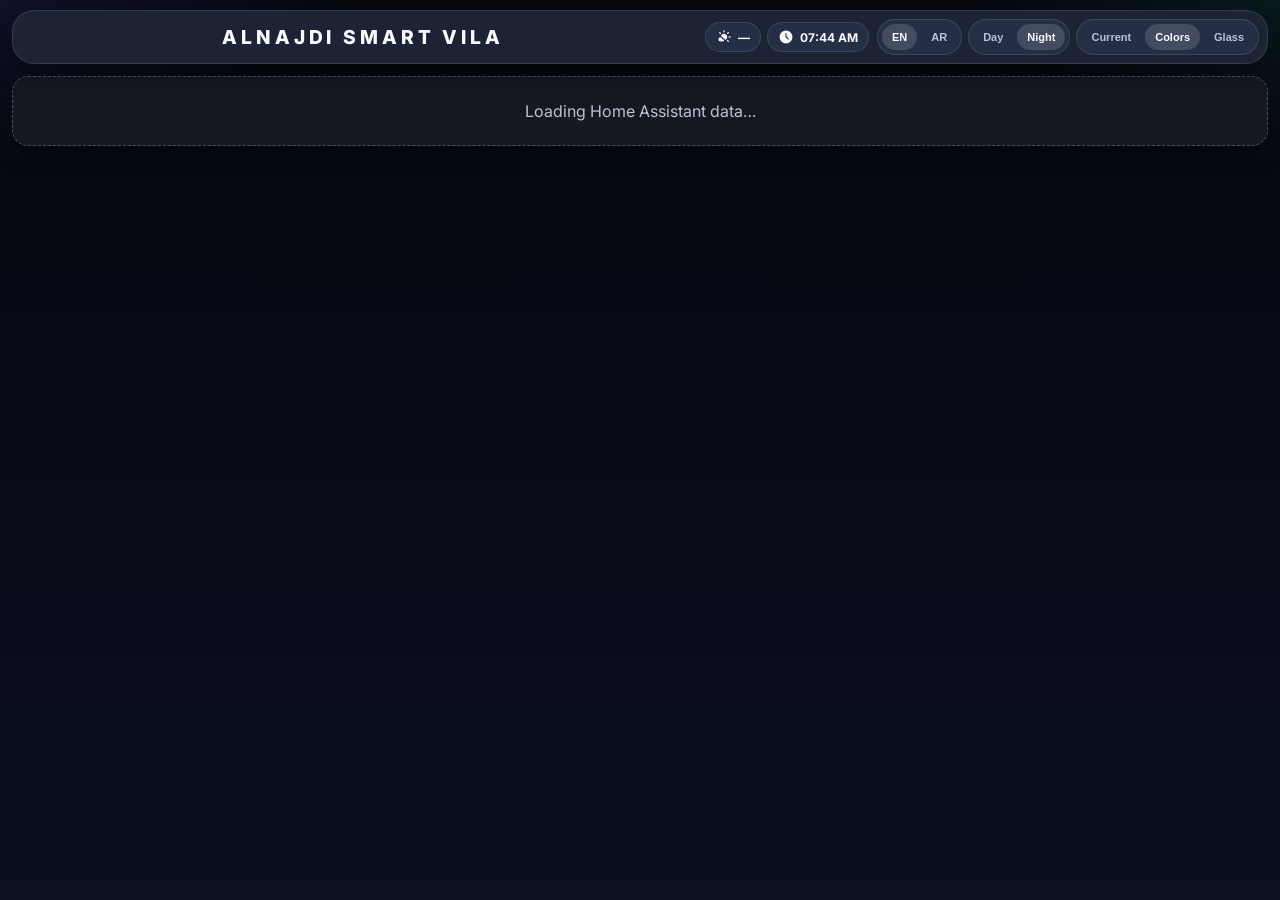
==== commit 52f5110a: "Add dynamic clock and weather chips to top bar" ====
--- a/alnajdi-smart-vila.html
+++ b/alnajdi-smart-vila.html
@@ -2,1064 +2,639 @@
 <html lang="en" dir="ltr">
 <head>
   <meta charset="UTF-8" />
-  <meta name="viewport" content="width=device-width,initial-scale=1,viewport-fit=cover" />
+  <meta name="viewport" content="width=device-width, initial-scale=1, viewport-fit=cover" />
   <title>ALNAJDI SMART VILA</title>
   <style>
-    @import url('https://fonts.googleapis.com/css2?family=Inter:wght@400;500;600;700;800&family=Tajawal:wght@400;500;700;800&display=swap');
+    @import url('https://fonts.googleapis.com/css2?family=Inter:wght@400;500;600;700;800&family=Tajawal:wght@400;500;700;800&family=Material+Symbols+Rounded:FILL@0..1');
 
     :root {
-      --radius-xl: 26px;
-      --radius-lg: 18px;
-      --radius-md: 14px;
-      --radius-sm: 10px;
-      --shadow: 0 22px 50px rgba(0,0,0,.35);
-      --shadow-soft: 0 8px 22px rgba(0,0,0,.24);
-      --ease: 180ms cubic-bezier(.2,.6,.2,1);
-      --top-safe: env(safe-area-inset-top, 0px);
-      --bottom-safe: env(safe-area-inset-bottom, 0px);
-      --bg: #090b10;
-      --bg-accent: radial-gradient(1000px 600px at -10% -20%, rgba(71,98,179,.35) 0%, transparent 52%), radial-gradient(980px 620px at 120% -20%, rgba(47,132,188,.20) 0%, transparent 52%), #090b10;
-      --surface: #14171e;
-      --surface-2: #1a1f29;
-      --surface-3: #212735;
-      --line: rgba(255,255,255,.1);
-      --line-strong: rgba(255,255,255,.2);
-      --text: #f4f6fb;
-      --muted: #abb5c9;
-      --good: #50d88e;
-      --warn: #ffbc55;
-      --danger: #ff5e74;
-      --info: #53b7ff;
-      --glass: rgba(255,255,255,.05);
+      --radius-xl: 30px; --radius-lg: 22px; --radius-md: 16px; --radius-sm: 12px;
+      --ease: 220ms cubic-bezier(.2,.7,.2,1);
+      --top-safe: env(safe-area-inset-top, 0px); --bottom-safe: env(safe-area-inset-bottom, 0px);
+      --bg:#07090e; --bg2:#0d1019; --surface:#151922; --surface-2:#1b2130; --surface-3:#20283b;
+      --line:rgba(255,255,255,.1); --line-strong:rgba(255,255,255,.2);
+      --text:#f7f9ff; --muted:#acb8d2;
+      --ok:#4ddb8f; --warn:#ffbc60; --danger:#ff5f74; --info:#4ab6ff;
+      --shadow:0 25px 50px rgba(0,0,0,.45); --shadow-soft:0 10px 24px rgba(0,0,0,.25);
+      --card-grad: linear-gradient(140deg, rgba(255,255,255,.08), rgba(255,255,255,.02));
     }
 
-    body[data-family='current'][data-mode='day'] {
-      --bg: #eef3fb;
-      --bg-accent: radial-gradient(1100px 760px at -10% -25%, rgba(81,141,255,.36) 0%, transparent 56%), radial-gradient(1000px 640px at 115% -10%, rgba(125,169,255,.27) 0%, transparent 55%), #eef3fb;
-      --surface: #ffffff;
-      --surface-2: #f7faff;
-      --surface-3: #eef4ff;
-      --line: rgba(30,56,94,.16);
-      --line-strong: rgba(30,56,94,.24);
-      --text: #15223a;
-      --muted: #607391;
-      --glass: rgba(0,0,0,.03);
-      --shadow: 0 12px 30px rgba(31,69,129,.15);
-      --shadow-soft: 0 8px 20px rgba(38,77,137,.12);
-    }
-
-    body[data-family='colors'][data-mode='night'] {
-      --bg: #07090f;
-      --bg-accent: radial-gradient(1150px 700px at -15% -25%, rgba(102,71,224,.38) 0%, transparent 50%), radial-gradient(1000px 680px at 120% -10%, rgba(27,180,162,.22) 0%, transparent 52%), #07090f;
-      --surface: #151820;
-      --surface-2: #1b2030;
-      --surface-3: #252d40;
-      --line: rgba(255,255,255,.1);
-      --line-strong: rgba(255,255,255,.2);
-      --text: #f7f8fd;
-      --muted: #b4bed3;
-      --shadow: 0 22px 55px rgba(0,0,0,.45);
-      --shadow-soft: 0 10px 24px rgba(0,0,0,.34);
-      --glass: rgba(255,255,255,.04);
-    }
-
-    body[data-family='colors'][data-mode='day'] {
-      --bg: #f2f6ff;
-      --bg-accent: radial-gradient(1100px 740px at -10% -25%, rgba(117,136,255,.34) 0%, transparent 54%), radial-gradient(980px 640px at 120% -10%, rgba(66,187,208,.22) 0%, transparent 52%), #f2f6ff;
-      --surface: #fff;
-      --surface-2: #f9fbff;
-      --surface-3: #eef3ff;
-      --line: rgba(43,68,112,.15);
-      --line-strong: rgba(43,68,112,.23);
-      --text: #132138;
-      --muted: #5e7190;
-      --glass: rgba(0,0,0,.03);
-      --shadow: 0 12px 30px rgba(38,71,140,.14);
-      --shadow-soft: 0 7px 18px rgba(38,71,140,.10);
-    }
-
-    body[data-family='glass'][data-mode='night'] {
-      --bg: #04060a;
-      --bg-accent: radial-gradient(1050px 680px at -10% -20%, rgba(111,173,255,.38) 0%, transparent 50%), radial-gradient(980px 650px at 115% -15%, rgba(166,190,255,.22) 0%, transparent 55%), #04060a;
-      --surface: linear-gradient(150deg, rgba(255,255,255,.14), rgba(255,255,255,.02));
-      --surface-2: linear-gradient(150deg, rgba(255,255,255,.18), rgba(255,255,255,.03));
-      --surface-3: rgba(255,255,255,.10);
-      --line: rgba(255,255,255,.2);
-      --line-strong: rgba(255,255,255,.32);
-      --text: #f6f9ff;
-      --muted: #cad5ea;
-      --glass: rgba(255,255,255,.08);
-      --shadow: 0 26px 65px rgba(0,0,0,.48);
-      --shadow-soft: 0 10px 26px rgba(0,0,0,.32);
-      backdrop-filter: saturate(140%);
-    }
-
-    body[data-family='glass'][data-mode='day'] {
-      --bg: #ecf6ff;
-      --bg-accent: radial-gradient(1100px 720px at -10% -20%, rgba(117,193,255,.46) 0%, transparent 52%), radial-gradient(1000px 640px at 120% -15%, rgba(167,188,255,.34) 0%, transparent 55%), #ecf6ff;
-      --surface: linear-gradient(150deg, rgba(255,255,255,.8), rgba(255,255,255,.45));
-      --surface-2: linear-gradient(150deg, rgba(255,255,255,.88), rgba(255,255,255,.56));
-      --surface-3: rgba(255,255,255,.66);
-      --line: rgba(79,118,176,.25);
-      --line-strong: rgba(79,118,176,.35);
-      --text: #12233d;
-      --muted: #5a7092;
-      --glass: rgba(255,255,255,.45);
-      --shadow: 0 14px 32px rgba(47,84,145,.2);
-      --shadow-soft: 0 8px 20px rgba(47,84,145,.14);
-    }
-
-    * { box-sizing: border-box; }
-    html, body { height: 100%; }
-    body {
-      margin: 0;
-      background: var(--bg-accent);
-      color: var(--text);
-      font-family: Inter, Tajawal, sans-serif;
-      overflow: hidden;
-      transition: background .25s ease, color .2s ease;
-    }
-
-    body.rtl { font-family: Tajawal, Inter, sans-serif; }
-
-    .app {
-      max-width: 1560px;
-      margin: 0 auto;
-      height: 100%;
-      display: flex;
-      flex-direction: column;
-      padding: calc(var(--top-safe) + 10px) 12px calc(var(--bottom-safe) + 22px);
-      gap: 12px;
-      overflow: auto;
-    }
-
-    .card {
-      background: var(--surface);
-      border: 1px solid var(--line);
-      border-radius: var(--radius-lg);
-      box-shadow: var(--shadow-soft);
-      backdrop-filter: blur(14px) saturate(135%);
-      -webkit-backdrop-filter: blur(14px) saturate(135%);
-    }
-
-    .topbar {
-      position: sticky;
-      top: 0;
-      z-index: 45;
-      padding: 8px;
-      display: grid;
-      gap: 8px;
-      grid-template-columns: auto 1fr auto;
-      align-items: center;
-      background: linear-gradient(to bottom, rgba(0,0,0,.45), rgba(0,0,0,.02));
-      border-radius: var(--radius-lg);
-    }
-
-    .topbar .title {
-      text-align: center;
-      font-size: clamp(13px, 2.1vw, 22px);
-      letter-spacing: .2em;
-      font-weight: 800;
-      white-space: nowrap;
-      color: var(--text);
-      opacity: .95;
-    }
-
-    .seg {
-      display: inline-flex;
-      align-items: center;
-      gap: 4px;
-      padding: 4px;
-      border-radius: 999px;
-      background: var(--surface-2);
-      border: 1px solid var(--line);
-      max-width: 100%;
-      overflow: auto hidden;
-      scrollbar-width: none;
-    }
-
-    .seg::-webkit-scrollbar { display:none; }
-
-    .seg button, .btn {
-      border: 0;
-      border-radius: 999px;
-      padding: 7px 11px;
-      background: transparent;
-      color: var(--muted);
-      font-size: 11px;
-      font-weight: 700;
-      cursor: pointer;
-      transition: all var(--ease);
-      white-space: nowrap;
-    }
-
-    .seg button.active, .btn.active {
-      color: var(--text);
-      background: rgba(255,255,255,.13);
-      box-shadow: inset 0 0 0 1px rgba(255,255,255,.08), 0 0 0 1px rgba(0,0,0,.08);
-    }
-
-    .back-btn {
-      min-width: 38px;
-      min-height: 38px;
-      border-radius: 12px;
-      border: 1px solid var(--line);
-      background: var(--surface-2);
-      color: var(--text);
-      font-size: 18px;
-      display: inline-flex;
-      align-items: center;
-      justify-content: center;
-      cursor: pointer;
-    }
-
-    .hero {
-      padding: 16px;
-      display: grid;
-      gap: 12px;
-      grid-template-columns: 1.2fr .8fr;
-      align-items: stretch;
-    }
-
-    .hero-main h1 { margin: 0; font-size: clamp(20px, 3vw, 34px); }
-    .hero-main p { margin: 8px 0 0; color: var(--muted); }
-    .hero-meta { display: grid; grid-template-columns: repeat(3,minmax(0,1fr)); gap: 8px; margin-top: 14px; }
-
-    .stat-chip {
-      padding: 10px;
-      border-radius: 12px;
-      background: var(--glass);
-      border: 1px solid var(--line);
-      text-align: center;
-    }
-
-    .stat-chip b { font-size: 18px; display:block; }
-    .stat-chip span { font-size: 11px; color: var(--muted); }
-
-    .hero-side {
-      display: grid;
-      grid-template-columns: repeat(2,minmax(0,1fr));
-      gap: 8px;
-      align-content: start;
-    }
-
-    .summary-card { padding: 10px; border-radius: 14px; border:1px solid var(--line); background: var(--glass); }
-    .summary-card h4 { margin: 0; font-size: 12px; color: var(--muted); }
-    .summary-card p { margin: 6px 0 0; font-size: 19px; font-weight: 800; }
-
-    .section-title {
-      margin: 2px 0 8px;
-      font-size: 14px;
-      letter-spacing: .06em;
-      text-transform: uppercase;
-      color: var(--muted);
-      font-weight: 700;
-    }
-
-    .floors-grid, .rooms-grid {
-      display: grid;
-      gap: 10px;
-      grid-template-columns: repeat(auto-fill,minmax(220px,1fr));
-    }
-
-    .floor-card, .room-card {
-      padding: 14px;
-      cursor: pointer;
-      transition: transform var(--ease), border-color var(--ease), box-shadow var(--ease);
-      min-height: 112px;
-      display:flex;
-      flex-direction:column;
-      justify-content:space-between;
-      position: relative;
-      overflow: hidden;
-    }
-
-    .floor-card:hover, .room-card:hover { transform: translateY(-2px); border-color: var(--line-strong); }
-    .card-title { font-size: 17px; font-weight: 700; }
-    .card-sub { font-size: 12px; color: var(--muted); margin-top: 5px; }
-    .card-meta { display:flex; justify-content:space-between; font-size: 11px; color: var(--muted); }
-
-    .suite-badge {
-      display:inline-flex;align-items:center;gap:6px;font-size:11px;padding:4px 8px;border-radius:999px;
-      background: rgba(255,207,92,.14); color: #ffc96e; border:1px solid rgba(255,207,92,.3);
-    }
-
-    .devices-layout { display: grid; gap: 14px; }
-    .device-section { padding: 12px; }
-    .device-grid { display:grid; gap:10px; grid-template-columns: repeat(auto-fill,minmax(250px,1fr)); }
-
-    .device-card {
-      min-height: 76px;
-      border-radius: 18px;
-      border: 1px solid rgba(255,255,255,.08);
-      background: linear-gradient(95deg, rgba(255,255,255,.06), rgba(255,255,255,.02));
-      display:grid;
-      grid-template-columns: 58px 1fr auto;
-      align-items:center;
-      overflow:hidden;
-      position:relative;
-      isolation: isolate;
-      cursor:pointer;
-      transition: transform var(--ease), box-shadow var(--ease), border-color var(--ease);
-    }
-
-    .device-card::before {
-      content:'';
-      position:absolute;
-      inset:0;
-      background: var(--device-grad, linear-gradient(95deg, rgba(72,132,255,.42), rgba(72,132,255,0) 58%));
-      opacity: .9;
-      z-index:-1;
-    }
-
-    .device-card:hover { transform: translateY(-1px); box-shadow: 0 12px 25px rgba(0,0,0,.24); border-color: rgba(255,255,255,.2); }
-    .device-icon-wrap {
-      height: 100%;
-      display:flex;
-      align-items:center;
-      justify-content:center;
-      background: radial-gradient(circle at 55% 45%, rgba(255,255,255,.16), rgba(255,255,255,.04));
-      border-inline-end: 1px solid rgba(255,255,255,.08);
-    }
-    .device-icon { font-size: 25px; filter: drop-shadow(0 0 9px rgba(255,255,255,.22)); }
-    .device-main { padding: 8px 10px; }
-    .device-name { font-size: 14px; font-weight: 700; white-space: nowrap; overflow: hidden; text-overflow: ellipsis; }
-    .device-state { font-size: 12px; color: rgba(255,255,255,.82); margin-top: 3px; white-space: nowrap; overflow:hidden; text-overflow:ellipsis; }
-    body[data-mode='day'] .device-state { color: rgba(18,31,57,.78); }
-
-    .device-tail { padding-inline: 8px; display:flex; align-items:center; gap:7px; }
-    .tiny { border:1px solid rgba(255,255,255,.18); background:rgba(255,255,255,.08); color:var(--text); border-radius:9px; height:30px; min-width:30px; cursor:pointer; }
-
-    .empty, .loading {
-      padding: 24px;
-      text-align:center;
-      color: var(--muted);
-      border: 1px dashed var(--line-strong);
-      border-radius: var(--radius-lg);
-      background: var(--glass);
-    }
-
-    .modal {
-      position: fixed;
-      inset: 0;
-      background: rgba(2,6,14,.62);
-      z-index: 99;
-      display:none;
-      padding: 16px;
-      align-items:center;
-      justify-content:center;
-    }
-
-    .modal.show { display:flex; }
-    .modal-panel {
-      width:min(520px,100%);
-      padding:16px;
-      border-radius:20px;
-      border:1px solid var(--line);
-      background: var(--surface-2);
-      box-shadow: var(--shadow);
-    }
-
-    .modal-row { display:flex; gap:8px; flex-wrap: wrap; margin-top: 10px; }
-
-    .footer-note { text-align:center; color:var(--muted); font-size:11px; margin-top: 10px; }
-
-    @media (max-width: 980px) {
-      .topbar { grid-template-columns: 1fr; }
-      .topbar .title { order: -1; }
-      .hero { grid-template-columns: 1fr; }
-      .hero-side { grid-template-columns: repeat(4,minmax(0,1fr)); }
-    }
-
-    @media (max-width: 720px) {
-      .app { padding-inline: 10px; }
-      .hero-meta { grid-template-columns: repeat(2,minmax(0,1fr)); }
-      .hero-side { grid-template-columns: repeat(2,minmax(0,1fr)); }
-      .floors-grid, .rooms-grid, .device-grid { grid-template-columns: 1fr; }
-      .device-card { grid-template-columns: 54px 1fr auto; }
-      .seg button { padding: 8px 10px; }
-    }
+    body[data-family="current"][data-mode="day"]{ --bg:#edf2fb; --bg2:#f8fbff; --surface:#fff; --surface-2:#f7faff; --surface-3:#edf2fb; --line:rgba(25,49,84,.14); --line-strong:rgba(25,49,84,.26); --text:#122037; --muted:#657798; --shadow:0 16px 36px rgba(41,75,128,.15); --shadow-soft:0 8px 20px rgba(41,75,128,.11); --card-grad:linear-gradient(150deg, rgba(40,86,160,.08), rgba(40,86,160,.02)); }
+    body[data-family="current"][data-mode="night"]{ --bg:#07090e; --bg2:#0d1019; --surface:#151922; --surface-2:#1b2130; --surface-3:#20283b; --line:rgba(255,255,255,.1); --line-strong:rgba(255,255,255,.2); --text:#f7f9ff; --muted:#acb8d2; }
+    body[data-family="colors"][data-mode="night"]{ --bg:#05070d; --bg2:#0b1022; --surface:#151821; --surface-2:#1c2334; --surface-3:#242f46; --line:rgba(255,255,255,.11); --line-strong:rgba(255,255,255,.24); --text:#f8f9ff; --muted:#b8c2d8; }
+    body[data-family="colors"][data-mode="day"]{ --bg:#edf3ff; --bg2:#f6f9ff; --surface:#fff; --surface-2:#f8faff; --surface-3:#eef3ff; --line:rgba(44,73,119,.14); --line-strong:rgba(44,73,119,.26); --text:#14233e; --muted:#617598; --shadow:0 16px 34px rgba(45,78,130,.14); --shadow-soft:0 8px 20px rgba(45,78,130,.1); }
+    body[data-family="glass"][data-mode="night"]{ --bg:#05070a; --bg2:#090e18; --surface:linear-gradient(145deg, rgba(255,255,255,.16), rgba(255,255,255,.03)); --surface-2:linear-gradient(145deg, rgba(255,255,255,.2), rgba(255,255,255,.05)); --surface-3:rgba(255,255,255,.12); --line:rgba(255,255,255,.22); --line-strong:rgba(255,255,255,.34); --text:#f6f9ff; --muted:#cad4e8; --card-grad:linear-gradient(150deg, rgba(255,255,255,.18), rgba(255,255,255,.06)); }
+    body[data-family="glass"][data-mode="day"]{ --bg:#e9f4ff; --bg2:#f6fbff; --surface:linear-gradient(145deg, rgba(255,255,255,.88), rgba(255,255,255,.58)); --surface-2:linear-gradient(145deg, rgba(255,255,255,.95), rgba(255,255,255,.68)); --surface-3:rgba(255,255,255,.76); --line:rgba(74,112,165,.28); --line-strong:rgba(74,112,165,.36); --text:#13223a; --muted:#5f7496; --card-grad:linear-gradient(150deg, rgba(64,110,185,.1), rgba(64,110,185,.04)); }
+
+    *{ box-sizing:border-box; }
+    html,body{ height:100%; }
+    body{ margin:0; font-family:Inter,Tajawal,sans-serif; color:var(--text); background:
+      radial-gradient(1100px 720px at -12% -24%, rgba(114,90,255,.28), transparent 55%),
+      radial-gradient(900px 640px at 110% -20%, rgba(39,191,170,.22), transparent 56%),
+      linear-gradient(180deg, var(--bg), var(--bg2)); transition:all .2s ease; overflow:hidden; }
+    body.rtl{ font-family:Tajawal,Inter,sans-serif; }
+
+    .msr{ font-family: "Material Symbols Rounded"; font-weight: normal; font-style: normal; font-size: 22px; display:inline-block; line-height: 1; text-transform: none; letter-spacing: normal; word-wrap: normal; white-space: nowrap; direction: ltr; font-variation-settings: 'FILL' 1; }
+
+    .app{ height:100%; max-width:1700px; margin:0 auto; padding:calc(var(--top-safe) + 10px) 12px calc(var(--bottom-safe) + 16px); display:flex; flex-direction:column; gap:12px; overflow:auto; }
+    .shell{ display:grid; grid-template-columns:minmax(0,1fr); gap:12px; }
+
+    .topbar{ position:sticky; top:0; z-index:100; display:grid; grid-template-columns:auto 1fr auto auto; gap:8px; align-items:center; padding:8px; border-radius:var(--radius-lg); background:var(--surface-2); border:1px solid var(--line); box-shadow:var(--shadow-soft); backdrop-filter: blur(16px) saturate(130%); }
+    .title{ text-align:center; font-weight:800; letter-spacing:.2em; font-size:clamp(12px,1.5vw,20px); }
+    .back-btn{ width:40px;height:40px; border:1px solid var(--line); border-radius:12px; background:var(--surface-3); color:var(--text); display:inline-flex; align-items:center; justify-content:center; cursor:pointer; }
+    .control-groups{ display:flex; gap:6px; flex-wrap:wrap; justify-content:flex-end; }
+    .ambient{ display:flex; gap:6px; align-items:center; flex-wrap:wrap; }
+    .ambient-chip{ display:inline-flex; align-items:center; gap:6px; border:1px solid var(--line); border-radius:999px; padding:6px 10px; background:var(--surface-3); font-size:11px; color:var(--muted); }
+    .ambient-chip .msr{ font-size:16px; color:var(--text); }
+    .ambient-chip b{ color:var(--text); font-size:12px; }
+    .seg{ display:flex; align-items:center; gap:4px; border:1px solid var(--line); border-radius:999px; padding:4px; background:var(--surface-3); }
+    .seg button{ border:0; background:transparent; color:var(--muted); font-weight:700; font-size:11px; border-radius:999px; padding:7px 10px; cursor:pointer; }
+    .seg button.active{ color:var(--text); background:rgba(255,255,255,.14); }
+
+    .content{ display:grid; gap:12px; }
+    .card{ background:var(--surface); border:1px solid var(--line); border-radius:var(--radius-lg); box-shadow:var(--shadow-soft); backdrop-filter: blur(12px) saturate(130%); }
+
+    .hero{ display:grid; grid-template-columns:1.2fr .8fr; gap:10px; padding:16px; }
+    .hero h1{ margin:0; font-size:clamp(24px,3vw,36px); }
+    .hero p{ margin:8px 0 0; color:var(--muted); }
+    .chips{ display:grid; grid-template-columns:repeat(3,minmax(0,1fr)); gap:8px; margin-top:12px; }
+    .chip{ padding:10px; border:1px solid var(--line); border-radius:12px; background:var(--card-grad); }
+    .chip b{ display:block; font-size:18px; }
+    .chip span{ font-size:11px; color:var(--muted); }
+    .hero-side{ display:grid; grid-template-columns:repeat(2,minmax(0,1fr)); gap:8px; }
+
+    .icon-rail{ position:sticky; top:72px; z-index:90; display:flex; gap:10px; overflow:auto hidden; padding:2px 2px 4px; scrollbar-width:none; }
+    .icon-rail::-webkit-scrollbar{ display:none; }
+    .rail-item{ min-width:100px; display:grid; grid-template-columns:40px 1fr; align-items:center; gap:8px; border:1px solid var(--line); background:var(--surface-2); border-radius:14px; padding:8px 9px; cursor:pointer; }
+    .rail-item.active{ border-color:var(--line-strong); box-shadow:0 0 0 1px rgba(255,255,255,.09) inset; }
+    .rail-icon{ width:40px;height:40px; border-radius:13px; display:flex; align-items:center; justify-content:center; color:#fff; }
+    .rail-meta{ line-height:1.15; }
+    .rail-meta b{ font-size:11px; display:block; white-space:nowrap; overflow:hidden; text-overflow:ellipsis; }
+    .rail-meta span{ font-size:11px; color:var(--muted); }
+
+    .section-title{ margin:4px 2px 8px; font-size:13px; letter-spacing:.08em; text-transform:uppercase; color:var(--muted); font-weight:700; }
+    .toolbar{ display:flex; gap:8px; align-items:center; flex-wrap:wrap; margin-bottom:8px; }
+    .search{ width:min(460px,100%); border:1px solid var(--line); border-radius:12px; background:var(--surface-2); color:var(--text); padding:10px 12px; }
+    .ghost-btn{ border:1px solid var(--line); background:var(--surface-2); color:var(--text); border-radius:10px; padding:8px 10px; cursor:pointer; font-weight:700; font-size:12px; }
+    .grid{ display:grid; gap:10px; grid-template-columns:repeat(auto-fill,minmax(220px,1fr)); }
+    .node-card{ padding:14px; min-height:110px; display:flex; flex-direction:column; justify-content:space-between; cursor:pointer; position:relative; overflow:hidden; }
+    .node-card::before{ content:''; position:absolute; inset:0; background:linear-gradient(120deg, rgba(255,255,255,.12), transparent 55%); opacity:.35; pointer-events:none; }
+    .node-card h3{ margin:0; font-size:17px; }
+    .meta{ font-size:12px; color:var(--muted); margin-top:5px; }
+    .rowmeta{ display:flex; justify-content:space-between; font-size:11px; color:var(--muted); }
+
+    .device-section{ padding:12px; }
+    .device-grid{ display:grid; gap:10px; grid-template-columns:repeat(auto-fill,minmax(290px,1fr)); }
+    .device-card{ border:1px solid rgba(255,255,255,.12); border-radius:18px; background:linear-gradient(95deg, rgba(255,255,255,.06), rgba(255,255,255,.02)); position:relative; overflow:hidden; padding:0; display:grid; grid-template-columns:60px minmax(0,1fr) auto; align-items:center; min-height:88px; }
+    .device-card::before{ content:''; position:absolute; inset:0; background:var(--device-grad); pointer-events:none; opacity:.95; }
+    .icon-w{ position:relative; z-index:2; height:100%; display:flex; align-items:center; justify-content:center; border-inline-end:1px solid rgba(255,255,255,.12); background:radial-gradient(circle at 45% 45%, rgba(255,255,255,.18), rgba(255,255,255,.05)); }
+    .icon-w .msr{ color:var(--icon-color,#fff); font-size:28px; text-shadow:0 0 18px rgba(255,255,255,.24); }
+    .device-main{ position:relative; z-index:2; padding:8px 10px; min-width:0; }
+    .name{ font-size:14px; font-weight:700; white-space:nowrap; overflow:hidden; text-overflow:ellipsis; }
+    .state{ font-size:12px; color:rgba(255,255,255,.9); margin-top:3px; white-space:nowrap; overflow:hidden; text-overflow:ellipsis; }
+    body[data-mode="day"] .state{ color:rgba(13,29,52,.82); }
+    .tail{ position:relative; z-index:2; padding:6px; display:flex; gap:6px; align-items:center; }
+    .ibtn{ border:1px solid rgba(255,255,255,.2); background:rgba(255,255,255,.12); color:var(--text); border-radius:10px; min-width:32px; height:32px; cursor:pointer; display:inline-flex; align-items:center; justify-content:center; }
+    .ibtn .msr{ font-size:18px; }
+
+    .cap-row{ position:relative; z-index:2; grid-column:1/-1; border-top:1px solid rgba(255,255,255,.1); padding:8px; display:grid; gap:8px; }
+    .slider-wrap{ display:grid; grid-template-columns:auto 1fr auto; align-items:center; gap:8px; }
+    .slider-wrap input[type="range"]{ width:100%; accent-color:#66c7ff; }
+    .slider-wrap span{ font-size:11px; color:var(--muted); }
+
+    .badge{ display:inline-flex; align-items:center; gap:6px; border-radius:999px; border:1px solid var(--line); padding:4px 9px; font-size:11px; }
+    .alert{ color:#ffd2d2; border-color:rgba(255,80,80,.5); background:rgba(255,70,70,.18); }
+
+    .empty{ padding:24px; text-align:center; color:var(--muted); border:1px dashed var(--line-strong); border-radius:16px; }
+
+    @media (max-width: 1100px){ .hero{ grid-template-columns:1fr; } }
+    @media (max-width: 860px){ .topbar{ grid-template-columns:1fr; } .title{ order:-1; } .control-groups{ justify-content:flex-start; } .ambient{ justify-content:flex-start; } .chips{ grid-template-columns:repeat(2,minmax(0,1fr)); } .hero-side{ grid-template-columns:repeat(2,minmax(0,1fr)); } }
+    @media (max-width: 720px){ .app{ padding-inline:10px; } .grid,.device-grid{ grid-template-columns:1fr; } .icon-rail{ top:118px; } }
   </style>
 </head>
 <body data-family="colors" data-mode="night">
-  <div class="app" id="app"></div>
-  <div class="modal" id="modal"></div>
+  <div id="app" class="app"></div>
 
   <script>
-    (function () {
+    (() => {
       'use strict';
 
-      const REQUIRED_STRUCTURE = {
-        ground_floor: { en: 'Ground Floor', ar: 'الدور الأرضي', rooms: ['back_doorway', 'sitting_room_g', 'prep_kitchen', 'father_room'] },
-        first_floor: { en: 'First Floor', ar: 'الدور الأول', rooms: ['master_suite', 'office', 'sitting_room_1', 'living_room', 'second_room'] },
-        second_floor: { en: 'Second Floor', ar: 'الدور الثاني', rooms: [] },
-        roof: { en: 'Roof', ar: 'السطح', rooms: ['roof'] }
+      const STRUCTURE = {
+        ground_floor:{en:'Ground Floor',ar:'الدور الأرضي',rooms:['back_doorway','sitting_room_g','prep_kitchen','father_room']},
+        first_floor:{en:'First Floor',ar:'الدور الأول',rooms:['master_suite','office','sitting_room_1','living_room','second_room']},
+        second_floor:{en:'Second Floor',ar:'الدور الثاني',rooms:[]},
+        roof:{en:'Roof',ar:'السطح',rooms:['roof']}
       };
-
-      const MASTER_SUITE_CHILDREN = ['master_bedroom', 'master_bathroom', 'master_closet_room'];
-
-      const ROOMS = {
-        back_doorway: { en: 'Back Doorway', ar: 'مدخل الباب الخلفي', aliases: ['back doorway', 'back door', 'rear door'] },
-        sitting_room_g: { en: 'Sitting Room', ar: 'غرفة الجلوس', aliases: ['sitting room ground', 'ground sitting', 'majlis ground', 'sitting room g'] },
-        prep_kitchen: { en: 'Prep Kitchen', ar: 'مطبخ التحضير', aliases: ['prep kitchen', 'preparation kitchen', 'dirty kitchen'] },
-        father_room: { en: 'Father Room', ar: 'غرفة الأب', aliases: ['father room', 'dad room'] },
-        master_suite: { en: 'Master Suite', ar: 'الجناح الرئيسي', aliases: ['master suite', 'suite'] },
-        master_bedroom: { en: 'Master Bedroom', ar: 'غرفة النوم الرئيسية', aliases: ['master bedroom'] },
-        master_bathroom: { en: 'Master Bathroom', ar: 'حمام الجناح الرئيسي', aliases: ['master bathroom', 'master bath'] },
-        master_closet_room: { en: 'Master Closet Room', ar: 'غرفة ملابس الجناح الرئيسي', aliases: ['master closet', 'closet room'] },
-        office: { en: 'Office', ar: 'المكتب', aliases: ['office'] },
-        sitting_room_1: { en: 'Sitting Room', ar: 'غرفة الجلوس', aliases: ['first floor sitting', 'upper sitting', 'sitting room first'] },
-        living_room: { en: 'Living Room', ar: 'غرفة المعيشة', aliases: ['living room'] },
-        second_room: { en: 'Second Room', ar: 'الغرفة الثانية', aliases: ['second room'] },
-        roof: { en: 'Roof', ar: 'السطح', aliases: ['roof'] }
+      const SUITE_CHILDREN = ['master_bedroom','master_bathroom','master_closet_room'];
+      const ROOM_INFO = {
+        back_doorway:{en:'Back Doorway',ar:'مدخل الباب الخلفي',aliases:['back doorway','back door','rear door']},
+        sitting_room_g:{en:'Sitting Room',ar:'غرفة الجلوس',aliases:['ground sitting','sitting room g']},
+        prep_kitchen:{en:'Prep Kitchen',ar:'مطبخ التحضير',aliases:['prep kitchen','dirty kitchen']},
+        father_room:{en:'Father Room',ar:'غرفة الأب',aliases:['father room']},
+        master_suite:{en:'Master Suite',ar:'الجناح الرئيسي',aliases:['master suite']},
+        master_bedroom:{en:'Master Bedroom',ar:'غرفة النوم الرئيسية',aliases:['master bedroom']},
+        master_bathroom:{en:'Master Bathroom',ar:'حمام الجناح الرئيسي',aliases:['master bathroom','master bath']},
+        master_closet_room:{en:'Master Closet Room',ar:'غرفة ملابس الجناح الرئيسي',aliases:['master closet','closet room']},
+        office:{en:'Office',ar:'المكتب',aliases:['office']},
+        sitting_room_1:{en:'Sitting Room',ar:'غرفة الجلوس',aliases:['first floor sitting','upper sitting']},
+        living_room:{en:'Living Room',ar:'غرفة المعيشة',aliases:['living room']},
+        second_room:{en:'Second Room',ar:'الغرفة الثانية',aliases:['second room']},
+        roof:{en:'Roof',ar:'السطح',aliases:['roof']}
       };
 
       const I18N = {
-        en: {
-          loading: 'Loading Home Assistant data…', unavailable: 'Unavailable', unknown: 'Unknown',
-          floors: 'Floors', rooms: 'Rooms', devices: 'Devices', entities: 'Entities',
-          categories: 'Categories', noData: 'No matching entities available right now.',
-          noRooms: 'No rooms with active entities on this floor.',
-          noDevices: 'No visible devices in this room.',
-          home: 'Home', back: 'Back', summary: 'Summary',
-          homeSub: 'Premium villa control with floor and room hierarchy.',
-          allOnline: 'Online', alert: 'Alerts', favorites: 'Active',
-          floorSummary: 'Floor Summary', roomSummary: 'Room Summary',
-          lighting: 'Lighting', climate: 'Climate', security: 'Security', cameras: 'Cameras', media: 'Media',
-          curtains: 'Curtains', sensors: 'Sensors', power: 'Power / Plugs', appliances: 'Appliances', locks: 'Locks', water: 'Water / Leak', other: 'Other Controls',
-          open: 'Open', close: 'Close', stop: 'Stop', lock: 'Lock', unlock: 'Unlock', details: 'Details',
-          day: 'Day', night: 'Night', current: 'Current', colors: 'Colors', glass: 'Glass',
-          langEn: 'EN', langAr: 'AR', suite: 'Master Suite', contains: 'Contains'
-        },
-        ar: {
-          loading: 'جاري تحميل بيانات Home Assistant…', unavailable: 'غير متاح', unknown: 'غير معروف',
-          floors: 'الأدوار', rooms: 'الغرف', devices: 'الأجهزة', entities: 'الكيانات',
-          categories: 'الفئات', noData: 'لا توجد كيانات مناسبة للعرض حالياً.',
-          noRooms: 'لا توجد غرف تحتوي على كيانات نشطة في هذا الدور.',
-          noDevices: 'لا توجد أجهزة مرئية في هذه الغرفة.',
-          home: 'الرئيسية', back: 'رجوع', summary: 'ملخص',
-          homeSub: 'تحكم فاخر للفيلا بهيكلية الأدوار والغرف.',
-          allOnline: 'متصل', alert: 'تنبيهات', favorites: 'نشط',
-          floorSummary: 'ملخص الدور', roomSummary: 'ملخص الغرفة',
-          lighting: 'الإضاءة', climate: 'المناخ', security: 'الأمان', cameras: 'الكاميرات', media: 'الوسائط',
-          curtains: 'الستائر', sensors: 'المستشعرات', power: 'الطاقة / المقابس', appliances: 'الأجهزة المنزلية', locks: 'الأقفال', water: 'المياه / التسرب', other: 'تحكمات أخرى',
-          open: 'فتح', close: 'إغلاق', stop: 'إيقاف', lock: 'قفل', unlock: 'فتح القفل', details: 'تفاصيل',
-          day: 'نهار', night: 'ليل', current: 'Current', colors: 'Colors', glass: 'Glass',
-          langEn: 'EN', langAr: 'AR', suite: 'الجناح الرئيسي', contains: 'يحتوي على'
-        }
+        en:{home:'Home',floors:'Floors',rooms:'Rooms',devices:'Devices',entities:'Entities',categories:'Categories',summary:'Summary',alerts:'Alerts',active:'Active',online:'Online',back:'Back',loading:'Loading Home Assistant data…',empty:'No useful entities found.',noRooms:'No active rooms for this floor.',noDevices:'No visible devices in this room.',floorSummary:'Floor Summary',roomSummary:'Room Summary',suite:'Master Suite',contains:'Contains',lighting:'Lighting',spot:'Spot Lights',cove:'Cove Lights',main:'Main Lights',accent:'Accent Lights',lamps:'Lamps',wall:'Wall Lights',bed:'Bed Lights',ceiling:'Ceiling Lights',strip:'LED Strips',climate:'Climate',security:'Security',cameras:'Cameras',media:'Media',covers:'Curtains / Covers',doors:'Doors / Windows',locks:'Locks',sensors:'Sensors',power:'Power / Plugs',appliances:'Appliances',water:'Water / Leak',air:'Air Quality',other:'Other Controls',day:'Day',night:'Night',current:'Current',colors:'Colors',glass:'Glass',langEn:'EN',langAr:'AR',open:'Open',close:'Close',stop:'Stop',details:'Details',quickRooms:'Quick Rooms',search:'Search',showMore:'Show More',showLess:'Show Less'},
+        ar:{home:'الرئيسية',floors:'الأدوار',rooms:'الغرف',devices:'الأجهزة',entities:'الكيانات',categories:'الفئات',summary:'ملخص',alerts:'تنبيهات',active:'نشط',online:'متصل',back:'رجوع',loading:'جاري تحميل بيانات Home Assistant…',empty:'لا توجد كيانات مفيدة حالياً.',noRooms:'لا توجد غرف نشطة في هذا الدور.',noDevices:'لا توجد أجهزة مرئية في هذه الغرفة.',floorSummary:'ملخص الدور',roomSummary:'ملخص الغرفة',suite:'الجناح الرئيسي',contains:'يحتوي على',lighting:'الإضاءة',spot:'سبوت لايت',cove:'إضاءة مخفية',main:'إضاءة رئيسية',accent:'إضاءة ديكورية',lamps:'مصابيح',wall:'إضاءة جدارية',bed:'إضاءة السرير',ceiling:'إضاءة السقف',strip:'شرائط LED',climate:'المناخ',security:'الأمان',cameras:'الكاميرات',media:'الوسائط',covers:'الستائر / الغطاء',doors:'الأبواب / النوافذ',locks:'الأقفال',sensors:'المستشعرات',power:'الطاقة / المقابس',appliances:'الأجهزة المنزلية',water:'المياه / التسرب',air:'جودة الهواء',other:'تحكمات أخرى',day:'نهار',night:'ليل',current:'Current',colors:'Colors',glass:'Glass',langEn:'EN',langAr:'AR',open:'فتح',close:'إغلاق',stop:'إيقاف',details:'تفاصيل',quickRooms:'وصول سريع',search:'بحث',showMore:'عرض المزيد',showLess:'عرض أقل'}
       };
 
-      const CATEGORY_CONFIG = [
-        { key: 'lighting', domains: ['light'], icon: '💡', gradOn: 'linear-gradient(95deg, rgba(255,198,64,.58), rgba(255,198,64,0) 64%)', gradOff: 'linear-gradient(95deg, rgba(255,198,64,.2), rgba(255,198,64,0) 64%)' },
-        { key: 'climate', domains: ['climate','water_heater'], icon: '🌡️', gradOn: 'linear-gradient(95deg, rgba(255,106,92,.58), rgba(255,106,92,0) 64%)', gradOff: 'linear-gradient(95deg, rgba(255,106,92,.25), rgba(255,106,92,0) 64%)' },
-        { key: 'security', domains: ['alarm_control_panel','binary_sensor'], classes: ['safety','problem'], icon: '🛡️', gradOn: 'linear-gradient(95deg, rgba(123,214,128,.56), rgba(123,214,128,0) 64%)', gradOff: 'linear-gradient(95deg, rgba(123,214,128,.2), rgba(123,214,128,0) 64%)' },
-        { key: 'cameras', domains: ['camera'], icon: '📷', gradOn: 'linear-gradient(95deg, rgba(98,199,255,.56), rgba(98,199,255,0) 64%)', gradOff: 'linear-gradient(95deg, rgba(98,199,255,.23), rgba(98,199,255,0) 64%)' },
-        { key: 'media', domains: ['media_player','remote'], icon: '🎵', gradOn: 'linear-gradient(95deg, rgba(192,134,255,.56), rgba(192,134,255,0) 64%)', gradOff: 'linear-gradient(95deg, rgba(192,134,255,.23), rgba(192,134,255,0) 64%)' },
-        { key: 'curtains', domains: ['cover'], icon: '🪟', gradOn: 'linear-gradient(95deg, rgba(132,191,255,.56), rgba(132,191,255,0) 64%)', gradOff: 'linear-gradient(95deg, rgba(132,191,255,.23), rgba(132,191,255,0) 64%)' },
-        { key: 'power', domains: ['switch','fan'], icon: '🔌', gradOn: 'linear-gradient(95deg, rgba(82,196,255,.56), rgba(82,196,255,0) 64%)', gradOff: 'linear-gradient(95deg, rgba(82,196,255,.23), rgba(82,196,255,0) 64%)' },
-        { key: 'appliances', domains: ['vacuum','button','input_button'], icon: '🧺', gradOn: 'linear-gradient(95deg, rgba(149,176,255,.56), rgba(149,176,255,0) 64%)', gradOff: 'linear-gradient(95deg, rgba(149,176,255,.23), rgba(149,176,255,0) 64%)' },
-        { key: 'locks', domains: ['lock'], icon: '🔒', gradOn: 'linear-gradient(95deg, rgba(125,218,126,.56), rgba(125,218,126,0) 64%)', gradOff: 'linear-gradient(95deg, rgba(125,218,126,.23), rgba(125,218,126,0) 64%)' },
-        { key: 'water', domains: ['water_heater'], classes: ['moisture'], icon: '💧', gradOn: 'linear-gradient(95deg, rgba(90,178,255,.56), rgba(90,178,255,0) 64%)', gradOff: 'linear-gradient(95deg, rgba(90,178,255,.23), rgba(90,178,255,0) 64%)' },
-        { key: 'sensors', domains: ['sensor','binary_sensor'], icon: '📊', gradOn: 'linear-gradient(95deg, rgba(255,176,81,.56), rgba(255,176,81,0) 64%)', gradOff: 'linear-gradient(95deg, rgba(255,176,81,.23), rgba(255,176,81,0) 64%)' },
-        { key: 'other', domains: ['scene','script','number','select','input_number','input_select','input_boolean'], icon: '⚙️', gradOn: 'linear-gradient(95deg, rgba(173,189,214,.56), rgba(173,189,214,0) 64%)', gradOff: 'linear-gradient(95deg, rgba(173,189,214,.23), rgba(173,189,214,0) 64%)' }
+      const CAT = [
+        {key:'lighting',icon:'lightbulb',color:'#ffbe45',domains:['light'],gradOn:'linear-gradient(95deg, rgba(255,182,56,.62), rgba(255,182,56,0) 64%)',gradOff:'linear-gradient(95deg, rgba(255,182,56,.22), rgba(255,182,56,0) 64%)'},
+        {key:'climate',icon:'thermostat',color:'#ff755d',domains:['climate'],gradOn:'linear-gradient(95deg, rgba(255,101,87,.62), rgba(255,101,87,0) 64%)',gradOff:'linear-gradient(95deg, rgba(255,101,87,.22), rgba(255,101,87,0) 64%)'},
+        {key:'security',icon:'shield',color:'#63d777',domains:['alarm_control_panel'],gradOn:'linear-gradient(95deg, rgba(95,215,118,.6), rgba(95,215,118,0) 64%)',gradOff:'linear-gradient(95deg, rgba(95,215,118,.2), rgba(95,215,118,0) 64%)'},
+        {key:'cameras',icon:'videocam',color:'#44b8ff',domains:['camera'],gradOn:'linear-gradient(95deg, rgba(67,191,255,.6), rgba(67,191,255,0) 64%)',gradOff:'linear-gradient(95deg, rgba(67,191,255,.2), rgba(67,191,255,0) 64%)'},
+        {key:'media',icon:'music_note',color:'#bd84ff',domains:['media_player','remote'],gradOn:'linear-gradient(95deg, rgba(193,133,255,.58), rgba(193,133,255,0) 64%)',gradOff:'linear-gradient(95deg, rgba(193,133,255,.2), rgba(193,133,255,0) 64%)'},
+        {key:'covers',icon:'blinds',color:'#74b6ff',domains:['cover'],gradOn:'linear-gradient(95deg, rgba(116,182,255,.58), rgba(116,182,255,0) 64%)',gradOff:'linear-gradient(95deg, rgba(116,182,255,.2), rgba(116,182,255,0) 64%)'},
+        {key:'locks',icon:'lock',color:'#62d981',domains:['lock'],gradOn:'linear-gradient(95deg, rgba(98,217,129,.58), rgba(98,217,129,0) 64%)',gradOff:'linear-gradient(95deg, rgba(98,217,129,.2), rgba(98,217,129,0) 64%)'},
+        {key:'power',icon:'power',color:'#40b8ff',domains:['switch','fan'],gradOn:'linear-gradient(95deg, rgba(64,184,255,.58), rgba(64,184,255,0) 64%)',gradOff:'linear-gradient(95deg, rgba(64,184,255,.2), rgba(64,184,255,0) 64%)'},
+        {key:'appliances',icon:'home_work',color:'#7da8ff',domains:['vacuum','button','input_button'],gradOn:'linear-gradient(95deg, rgba(126,168,255,.58), rgba(126,168,255,0) 64%)',gradOff:'linear-gradient(95deg, rgba(126,168,255,.2), rgba(126,168,255,0) 64%)'},
+        {key:'water',icon:'water_drop',color:'#55beff',domains:['water_heater'],classes:['moisture'],gradOn:'linear-gradient(95deg, rgba(84,186,255,.58), rgba(84,186,255,0) 64%)',gradOff:'linear-gradient(95deg, rgba(84,186,255,.2), rgba(84,186,255,0) 64%)'},
+        {key:'air',icon:'air',color:'#85de9b',domains:['sensor'],classes:['aqi','pm25','pm10','carbon_dioxide','volatile_organic_compounds'],gradOn:'linear-gradient(95deg, rgba(131,220,160,.58), rgba(131,220,160,0) 64%)',gradOff:'linear-gradient(95deg, rgba(131,220,160,.2), rgba(131,220,160,0) 64%)'},
+        {key:'sensors',icon:'sensors',color:'#ffb34f',domains:['sensor','binary_sensor'],gradOn:'linear-gradient(95deg, rgba(255,176,79,.58), rgba(255,176,79,0) 64%)',gradOff:'linear-gradient(95deg, rgba(255,176,79,.2), rgba(255,176,79,0) 64%)'},
+        {key:'other',icon:'tune',color:'#bcc7dd',domains:['scene','script','number','select','input_number','input_select','input_boolean'],gradOn:'linear-gradient(95deg, rgba(188,199,221,.58), rgba(188,199,221,0) 64%)',gradOff:'linear-gradient(95deg, rgba(188,199,221,.2), rgba(188,199,221,0) 64%)'}
       ];
 
+      const LIGHT_GROUPS = [
+        {key:'spot',m:['spotlight','spot light','spotlights','downlight','down light','focus light','mini light']},
+        {key:'cove',m:['cove','cove light']},
+        {key:'strip',m:['strip','led strip']},
+        {key:'wall',m:['wall light']},
+        {key:'bed',m:['bed light']},
+        {key:'ceiling',m:['ceiling light']},
+        {key:'lamps',m:['lamp']},
+        {key:'accent',m:['accent']},
+        {key:'main',m:['main light']}
+      ];
+
       const state = {
-        lang: localStorage.getItem('villa.lang') || 'en',
-        mode: localStorage.getItem('villa.mode') || 'night',
-        family: localStorage.getItem('villa.family') || 'colors',
-        route: { page: 'home', floorId: null, roomId: null },
-        hass: null,
-        lastStateHash: '',
-        cache: { floors: [], metrics: {}, roomMap: {} },
-        registries: { floors: [], areas: [], devices: [], entities: [] },
-        loading: true,
-        error: ''
+        lang: localStorage.getItem('villa.lang') || 'en', mode: localStorage.getItem('villa.mode') || 'night', family: localStorage.getItem('villa.family') || 'colors',
+        route:{page:'home',floor:null,room:null}, hass:null, loading:true, activeCat:null, showAllSensors:false, roomQuery:'', now:Date.now(),
+        registries:{floors:[],areas:[],devices:[],entities:[]}, cache:{floors:[],metrics:{},categories:{}}, hash:''
       };
 
       const app = document.getElementById('app');
-      const modal = document.getElementById('modal');
-
-      const t = (k) => I18N[state.lang][k] || k;
-      const isRTL = () => state.lang === 'ar';
-
-      function safeText(value) {
-        return String(value ?? '').replace(/[&<>"']/g, (ch) => ({ '&': '&amp;', '<': '&lt;', '>': '&gt;', '"': '&quot;', "'": '&#39;' }[ch]));
-      }
-
-      function normalize(str) {
-        return String(str || '').toLowerCase().replace(/[_-]+/g, ' ').replace(/\s+/g, ' ').trim();
-      }
-
-      function detectRoomFromText(textRaw) {
-        const text = normalize(textRaw);
-        if (!text) return null;
-        for (const [roomId, room] of Object.entries(ROOMS)) {
-          const names = [room.en, room.ar, ...(room.aliases || [])].map(normalize);
-          if (names.some((name) => name && text.includes(name))) return roomId;
-        }
-        return null;
-      }
-
-      function getHass() {
-        if (state.hass && state.hass.states) return state.hass;
+      const t = k => I18N[state.lang][k] || k;
+      const rtl = () => state.lang === 'ar';
+      const esc = s => String(s ?? '').replace(/[&<>"']/g, m => ({'&':'&amp;','<':'&lt;','>':'&gt;','"':'&quot;',"'":'&#39;'}[m]));
+      const norm = s => String(s||'').toLowerCase().replace(/[_.-]+/g,' ').replace(/\s+/g,' ').trim();
+
+      function getHass(){
+        if (state.hass?.states) return state.hass;
         try {
           const root = window.parent?.document?.querySelector('home-assistant');
-          const hass = root?.hass
-            || root?.shadowRoot?.querySelector('home-assistant-main')?.hass
-            || root?.shadowRoot?.querySelector('home-assistant-main')?.shadowRoot?.querySelector('app-drawer-layout partial-panel-resolver')?.hass;
-          if (hass && hass.states) {
-            state.hass = hass;
-            return hass;
-          }
+          const hass = root?.hass || root?.shadowRoot?.querySelector('home-assistant-main')?.hass || root?.shadowRoot?.querySelector('home-assistant-main')?.shadowRoot?.querySelector('app-drawer-layout partial-panel-resolver')?.hass;
+          if (hass?.states) { state.hass = hass; return hass; }
         } catch (_) {}
         return null;
       }
 
-      async function fetchRegistries(hass) {
-        if (!hass?.connection?.sendMessagePromise) return;
-        const req = (type) => hass.connection.sendMessagePromise({ type }).catch(() => []);
-        const [floors, areas, devices, entities] = await Promise.all([
-          req('config/floor_registry/list'),
-          req('config/area_registry/list'),
-          req('config/device_registry/list'),
-          req('config/entity_registry/list')
+      async function loadRegistries(hass){
+        if (!hass?.connection?.sendMessagePromise || state.registries.entities.length) return;
+        const ask = type => hass.connection.sendMessagePromise({type}).catch(() => []);
+        const [floors,areas,devices,entities] = await Promise.all([
+          ask('config/floor_registry/list'),ask('config/area_registry/list'),ask('config/device_registry/list'),ask('config/entity_registry/list')
         ]);
-        state.registries = {
-          floors: Array.isArray(floors) ? floors : [],
-          areas: Array.isArray(areas) ? areas : [],
-          devices: Array.isArray(devices) ? devices : [],
-          entities: Array.isArray(entities) ? entities : []
-        };
-      }
-
-      function floorIdByName(name) {
-        const key = normalize(name);
-        if (key.includes('ground') || key.includes('ارض')) return 'ground_floor';
-        if (key.includes('first') || key.includes('اول')) return 'first_floor';
-        if (key.includes('second') || key.includes('ثان')) return 'second_floor';
-        if (key.includes('roof') || key.includes('سطح')) return 'roof';
+        state.registries = { floors:Array.isArray(floors)?floors:[], areas:Array.isArray(areas)?areas:[], devices:Array.isArray(devices)?devices:[], entities:Array.isArray(entities)?entities:[] };
+      }
+
+      function isJunk(entity, reg){
+        const domain = entity.entity_id.split('.')[0];
+        const d = norm(entity.attributes.friendly_name || entity.entity_id);
+        const badDomains = new Set(['automation','update','conversation','assist_satellite','zone','sun','weather','calendar','tts','stt','device_tracker']);
+        if (badDomains.has(domain)) return true;
+        if (reg?.hidden_by || reg?.disabled_by) return true;
+        const cat = reg?.entity_category || entity.attributes.entity_category;
+        if (cat === 'diagnostic') return true;
+        if (cat === 'config' && !['input_boolean','scene','script'].includes(domain)) return true;
+        if (/(uptime|firmware|rssi|linkquality|debug|raw|counter|snapshot|last seen|last_seen|battery voltage)/.test(d)) return true;
+        if (/(bluetooth|gps|distance|latitude|longitude|interval|presence source)/.test(d)) return true;
+        return false;
+      }
+
+      function roomFromText(txt){
+        const n = norm(txt);
+        for (const [rid,meta] of Object.entries(ROOM_INFO)) {
+          const all = [meta.en,meta.ar,...(meta.aliases||[])].map(norm);
+          if (all.some(x => x && n.includes(x))) return rid;
+        }
         return null;
       }
-
-      function buildAreaMap() {
-        const areaById = new Map(state.registries.areas.map((a) => [a.area_id, a]));
-        const floorByArea = new Map();
-
-        for (const area of state.registries.areas) {
-          let floorId = null;
-          if (area.floor_id) {
-            const regFloor = state.registries.floors.find((f) => f.floor_id === area.floor_id);
-            floorId = floorIdByName(regFloor?.name || regFloor?.aliases?.[0] || '') || floorIdByName(area.name);
-          }
-          floorId = floorId || floorIdByName(area.name) || null;
-          if (floorId) floorByArea.set(area.area_id, floorId);
-        }
-        return { areaById, floorByArea };
-      }
-
-      function isJunkEntity(entity, reg) {
-        const id = entity.entity_id;
-        const domain = id.split('.')[0];
-        const attrs = entity.attributes || {};
-        const category = reg?.entity_category || attrs.entity_category;
-        const name = normalize(attrs.friendly_name || id);
-
-        const blockedDomains = new Set(['automation', 'update', 'conversation', 'assist_satellite', 'person', 'zone', 'sun', 'weather', 'calendar', 'tts', 'stt', 'tts_engine']);
-        if (blockedDomains.has(domain)) return true;
-        if (reg?.hidden_by || reg?.disabled_by) return true;
-        if (category === 'diagnostic' || category === 'config') return true;
-        if (/(snapshot|counter|firmware|uptime|rssi|linkquality|last seen|last_seen|debug|raw|signal)/.test(name)) return true;
-        if (/^(sensor|binary_sensor)\..*(voltage|current|power_factor)$/.test(id)) return true;
-        return false;
-      }
-
-      function classifyCategory(entity) {
+      function floorByName(v){
+        const n = norm(v);
+        if (/(ground|earth|ارض)/.test(n)) return 'ground_floor';
+        if (/(first|اول)/.test(n)) return 'first_floor';
+        if (/(second|ثان)/.test(n)) return 'second_floor';
+        if (/(roof|سطح)/.test(n)) return 'roof';
+        return null;
+      }
+
+      function classify(entity){
         const domain = entity.entity_id.split('.')[0];
         const dclass = entity.attributes.device_class || '';
-        const cfg = CATEGORY_CONFIG.find((c) => c.domains.includes(domain) && (!c.classes || c.classes.includes(dclass)))
-          || CATEGORY_CONFIG.find((c) => c.domains.includes(domain))
-          || CATEGORY_CONFIG.find((c) => c.key === 'other');
-        return cfg;
-      }
-
-      function roomAndFloorForEntity(entity, regEntity, areaMap, deviceById) {
-        const attrs = entity.attributes || {};
-        const areaId = regEntity?.area_id || (regEntity?.device_id ? deviceById.get(regEntity.device_id)?.area_id : null);
-        const area = areaId ? areaMap.areaById.get(areaId) : null;
-        let roomId = null;
-        let floorId = null;
-
+        return CAT.find(c => c.domains.includes(domain) && (!c.classes || c.classes.includes(dclass))) || CAT.find(c => c.domains.includes(domain)) || CAT.find(c => c.key === 'other');
+      }
+      function isNoisyTelemetry(e){
+        const txt = norm(`${e.entity_id} ${e.attributes.friendly_name||''}`);
+        return /(iphone|ipad|macbook|airpods|watch|latitude|longitude|distance|battery.*phone|gps|tracker)/.test(txt);
+      }
+      function isOn(e){
+        const d = e.entity_id.split('.')[0], s = e.state;
+        if (d==='cover') return !['closed','closing'].includes(s);
+        if (d==='lock') return s==='unlocked';
+        if (d==='alarm_control_panel') return !['disarmed','off'].includes(s);
+        return ['on','open','playing','cool','heat','armed_away','armed_home','armed_night','unlocked'].includes(s);
+      }
+      function friendlyState(e){
+        const a=e.attributes||{}, d=e.entity_id.split('.')[0], s=e.state;
+        if (['unavailable','unknown'].includes(s)) return s;
+        if (d==='light') {
+          const out=[s];
+          if (a.brightness != null) out.push(`${Math.round((a.brightness/255)*100)}%`);
+          if (a.color_temp_kelvin) out.push(`${a.color_temp_kelvin}K`);
+          return out.join(' • ');
+        }
+        if (d==='climate') return [s,a.current_temperature!=null?`Now ${a.current_temperature}°`:null,a.temperature!=null?`Set ${a.temperature}°`:null].filter(Boolean).join(' • ');
+        if (d==='sensor') return `${s}${a.unit_of_measurement?` ${a.unit_of_measurement}`:''}`;
+        if (d==='cover' && a.current_position != null) return `${s} • ${a.current_position}%`;
+        return s;
+      }
+      function canShowInPrimary(e){
+        if (isNoisyTelemetry(e)) return false;
+        if (['unknown','unavailable'].includes(e.state) && ['sensor','binary_sensor'].includes(e.entity_id.split('.')[0])) return false;
+        return true;
+      }
+
+      function resolveLocation(entity, reg, maps){
+        const devById = maps.devById;
+        const areaId = reg?.area_id || (reg?.device_id ? devById.get(reg.device_id)?.area_id : null);
+        const area = areaId ? maps.areaById.get(areaId) : null;
+        let room = null, floor = null;
         if (area) {
-          roomId = detectRoomFromText(`${area.name} ${area.aliases || ''}`);
-          floorId = areaMap.floorByArea.get(area.area_id) || null;
-        }
-
-        const refText = `${attrs.friendly_name || ''} ${entity.entity_id}`;
-        if (!roomId) roomId = detectRoomFromText(refText);
-
-        if (!floorId) {
-          if (roomId && REQUIRED_STRUCTURE.first_floor.rooms.includes(roomId)) floorId = 'first_floor';
-          else if (roomId && REQUIRED_STRUCTURE.ground_floor.rooms.includes(roomId)) floorId = 'ground_floor';
-          else if (roomId && REQUIRED_STRUCTURE.roof.rooms.includes(roomId)) floorId = 'roof';
-          else floorId = floorIdByName(refText) || 'ground_floor';
-        }
-
-        if (roomId === 'master_suite') {
-          const child = detectRoomFromText(refText.replace('master suite', ''));
-          if (MASTER_SUITE_CHILDREN.includes(child)) roomId = child;
-        }
-
-        return { roomId, floorId };
-      }
-
-      function formatState(entity) {
-        const attrs = entity.attributes || {};
-        const stateVal = entity.state;
-        if (stateVal === 'unavailable') return t('unavailable');
-        if (stateVal === 'unknown') return t('unknown');
-        const domain = entity.entity_id.split('.')[0];
-
-        if (domain === 'light') {
-          const parts = [stateVal];
-          if (attrs.brightness != null) parts.push(`${Math.round((attrs.brightness / 255) * 100)}%`);
-          if (attrs.color_temp_kelvin) parts.push(`${attrs.color_temp_kelvin}K`);
-          return parts.join(' • ');
-        }
-        if (domain === 'climate') {
-          const c = attrs.current_temperature != null ? `${attrs.current_temperature}°` : '';
-          const s = attrs.temperature != null ? `${attrs.temperature}°` : '';
-          return [stateVal, c && `Now ${c}`, s && `Set ${s}`].filter(Boolean).join(' • ');
-        }
-        if (domain === 'sensor') {
-          const u = attrs.unit_of_measurement ? ` ${attrs.unit_of_measurement}` : '';
-          return `${stateVal}${u}`;
-        }
-        if (domain === 'camera') return stateVal === 'recording' ? 'Recording' : stateVal;
-        return stateVal;
-      }
-
-      function isOn(entity) {
-        const st = entity.state;
-        const d = entity.entity_id.split('.')[0];
-        if (d === 'cover') return !['closed','closing'].includes(st);
-        if (d === 'lock') return st === 'unlocked';
-        if (d === 'alarm_control_panel') return !['disarmed','off'].includes(st);
-        return ['on','open','playing','cool','heat','unlocked','arming','armed_away','armed_home','armed_night'].includes(st);
-      }
-
-      function computeData(hass) {
-        const states = Object.values(hass.states || {});
-        const entityRegById = new Map(state.registries.entities.map((e) => [e.entity_id, e]));
-        const deviceById = new Map(state.registries.devices.map((d) => [d.id, d]));
-        const areaMap = buildAreaMap();
-
-        const floorMap = new Map(Object.keys(REQUIRED_STRUCTURE).map((fid) => [fid, { id: fid, rooms: new Map(), entities: [] }]));
-
-        states.forEach((entity) => {
-          const reg = entityRegById.get(entity.entity_id);
-          if (isJunkEntity(entity, reg)) return;
-
-          const { roomId, floorId } = roomAndFloorForEntity(entity, reg, areaMap, deviceById);
-          if (!roomId || !floorMap.has(floorId)) return;
-
-          const floor = floorMap.get(floorId);
-          if (!floor.rooms.has(roomId)) floor.rooms.set(roomId, []);
-          floor.rooms.get(roomId).push(entity);
-          floor.entities.push(entity);
-        });
-
-        // master suite derived group
-        const first = floorMap.get('first_floor');
-        const suiteEntities = MASTER_SUITE_CHILDREN.flatMap((r) => first.rooms.get(r) || []);
-        if (suiteEntities.length) first.rooms.set('master_suite', suiteEntities);
-
-        const floors = [];
-        floorMap.forEach((floor) => {
-          const visibleRooms = Array.from(floor.rooms.entries()).filter(([, entities]) => entities.length);
-          if (!visibleRooms.length) return;
-          floors.push({
-            ...floor,
-            visibleRooms,
-            counts: {
-              rooms: visibleRooms.filter(([r]) => r !== 'master_suite' || suiteEntities.length).length,
-              devices: floor.entities.length
-            }
-          });
-        });
-
-        const allEntities = floors.flatMap((f) => f.entities);
-        const metrics = {
-          floors: floors.length,
-          rooms: floors.reduce((sum, f) => sum + f.visibleRooms.filter(([r]) => r !== 'master_suite').length, 0),
-          devices: allEntities.length,
-          online: allEntities.filter((e) => e.state !== 'unavailable').length,
-          alerts: allEntities.filter((e) => ['problem','safety','smoke','gas','moisture'].includes(e.attributes.device_class) && ['on','detected','open'].includes(e.state)).length,
-          active: allEntities.filter((e) => isOn(e)).length
+          room = roomFromText(`${area.name} ${(area.aliases||[]).join(' ')}`);
+          floor = maps.floorByArea.get(area.area_id) || null;
+        }
+        const allTxt = `${entity.entity_id} ${entity.attributes.friendly_name||''} ${(reg?.labels||[]).join(' ')}`;
+        room = room || roomFromText(allTxt);
+        if (!floor) {
+          if (STRUCTURE.first_floor.rooms.includes(room)) floor = 'first_floor';
+          else if (STRUCTURE.ground_floor.rooms.includes(room)) floor = 'ground_floor';
+          else if (STRUCTURE.roof.rooms.includes(room)) floor = 'roof';
+          else floor = floorByName(allTxt) || 'ground_floor';
+        }
+        if (room === 'master_suite') {
+          const child = roomFromText(allTxt.replace(/master suite/ig,''));
+          if (SUITE_CHILDREN.includes(child)) room = child;
+        }
+        return {room,floor};
+      }
+
+      function lightSubgroup(entity){
+        const txt = norm(`${entity.entity_id} ${entity.attributes.friendly_name||''} ${(entity.attributes.entity_id||[]).join(' ')}`);
+        const hit = LIGHT_GROUPS.find(g => g.m.some(m => txt.includes(m)));
+        return hit ? hit.key : 'main';
+      }
+
+      function compute(hass){
+        const entities = Object.values(hass.states || {});
+        const regByEntity = new Map(state.registries.entities.map(e => [e.entity_id,e]));
+        const areaById = new Map(state.registries.areas.map(a => [a.area_id,a]));
+        const devById = new Map(state.registries.devices.map(d => [d.id,d]));
+        const floorByArea = new Map();
+        for (const area of state.registries.areas) {
+          let fid = null;
+          if (area.floor_id) {
+            const fr = state.registries.floors.find(f => f.floor_id === area.floor_id);
+            fid = floorByName(fr?.name || '') || floorByName(area.name);
+          }
+          if (fid) floorByArea.set(area.area_id, fid);
+        }
+
+        const floors = new Map(Object.keys(STRUCTURE).map(f => [f,{id:f,rooms:new Map(),entities:[]} ]));
+        const categories = Object.fromEntries(CAT.map(c => [c.key,{total:0,active:0}])) ;
+
+        for (const e of entities) {
+          const reg = regByEntity.get(e.entity_id);
+          if (isJunk(e, reg)) continue;
+          const loc = resolveLocation(e, reg, {areaById,devById,floorByArea});
+          if (!loc.room || !floors.has(loc.floor)) continue;
+          const floor = floors.get(loc.floor);
+          if (!floor.rooms.has(loc.room)) floor.rooms.set(loc.room, []);
+          floor.rooms.get(loc.room).push(e); floor.entities.push(e);
+
+          const c = classify(e); categories[c.key].total += 1; if (isOn(e)) categories[c.key].active += 1;
+        }
+
+        const ff = floors.get('first_floor');
+        const suite = SUITE_CHILDREN.flatMap(r => ff.rooms.get(r) || []);
+        if (suite.length) ff.rooms.set('master_suite', suite);
+
+        const out = Array.from(floors.values()).map(f => {
+          const rooms = Array.from(f.rooms.entries()).filter(([,arr]) => arr.length);
+          return {...f, visibleRooms:rooms, counts:{rooms:rooms.filter(([rid]) => rid !== 'master_suite').length, devices:f.entities.length}};
+        }).filter(f => f.visibleRooms.length);
+
+        const all = out.flatMap(f => f.entities);
+        state.cache = {
+          floors: out,
+          categories,
+          metrics: {
+            floors: out.length,
+            rooms: out.reduce((n,f)=>n+f.visibleRooms.filter(([r])=>r!=='master_suite').length,0),
+            devices: all.length,
+            online: all.filter(e=>e.state!=='unavailable').length,
+            alerts: all.filter(e => {
+              const dc = e.attributes.device_class || '';
+              return ['moisture','smoke','gas','safety','problem','door','window','lock'].includes(dc) && ['on','open','detected','unlocked'].includes(e.state);
+            }).length,
+            active: all.filter(isOn).length
+          }
         };
-
-        state.cache = { floors, metrics };
-      }
-
-      function render() {
-        document.body.dataset.mode = state.mode;
-        document.body.dataset.family = state.family;
-        document.body.classList.toggle('rtl', isRTL());
-        document.documentElement.lang = state.lang;
-        document.documentElement.dir = isRTL() ? 'rtl' : 'ltr';
+      }
+
+      function render(){
+        document.body.dataset.mode = state.mode; document.body.dataset.family = state.family;
+        document.body.classList.toggle('rtl', rtl()); document.documentElement.lang = state.lang; document.documentElement.dir = rtl()?'rtl':'ltr';
 
         if (state.loading) {
-          app.innerHTML = `<div class="topbar card">${topbarHTML()}</div><div class="loading">${safeText(t('loading'))}</div>`;
-          wireTopbar();
-          return;
-        }
-
-        let content = '';
-        if (!state.cache.floors.length) {
-          content = `<div class="empty">${safeText(t('noData'))}</div>`;
-        } else if (state.route.page === 'home') {
-          content = renderHome();
-        } else if (state.route.page === 'floor') {
-          content = renderFloor(state.route.floorId);
-        } else if (state.route.page === 'suite') {
-          content = renderSuite();
-        } else {
-          content = renderRoom(state.route.floorId, state.route.roomId);
-        }
-
-        app.innerHTML = `<div class="topbar card">${topbarHTML()}</div>${content}<div class="footer-note">ALNAJDI SMART VILA</div>`;
-        wireTopbar();
-        wireActions();
-      }
-
-      function topbarHTML() {
-        const canBack = state.route.page !== 'home';
-        return `
-          <div>${canBack ? `<button class="back-btn" data-act="back" aria-label="${safeText(t('back'))}">${isRTL() ? '→' : '←'}</button>` : ''}</div>
+          app.innerHTML = `<div class="topbar">${topbar()}</div><div class="card empty">${esc(t('loading'))}</div>`;
+          bindTopbar(); return;
+        }
+
+        let body = '';
+        if (!state.cache.floors.length) body = `<div class="card empty">${esc(t('empty'))}</div>`;
+        else if (state.route.page === 'home') body = homePage();
+        else if (state.route.page === 'floor') body = floorPage(state.route.floor);
+        else body = roomPage(state.route.floor, state.route.room);
+
+        app.innerHTML = `<div class="topbar">${topbar()}</div><div class="shell">${iconRail()}<div class="content">${body}</div></div>`;
+        bindTopbar(); bindActions();
+      }
+
+      function formatClock(){
+        const d = new Date(state.now);
+        return new Intl.DateTimeFormat(state.lang === 'ar' ? 'ar-SA' : 'en-US', {hour:'2-digit', minute:'2-digit'}).format(d);
+      }
+      function weatherBadge(){
+        const hass = state.hass || getHass();
+        const states = hass?.states || {};
+        const weather = Object.values(states).find(e => e.entity_id?.startsWith('weather.'));
+        const tempSensor = Object.values(states).find(e => e.attributes?.unit_of_measurement && /°C|°F/.test(String(e.attributes.unit_of_measurement)) && /outside|outdoor|weather|temp/.test(norm(e.entity_id + ' ' + (e.attributes.friendly_name || ''))));
+        const condition = weather?.state || '';
+        const temp = weather?.attributes?.temperature ?? tempSensor?.state;
+        const unit = weather?.attributes?.temperature_unit || tempSensor?.attributes?.unit_of_measurement || '';
+        const icon = /rain|storm/.test(condition) ? 'thunderstorm' : /cloud/.test(condition) ? 'cloud' : /clear|sun|partly/.test(condition) ? 'wb_sunny' : 'partly_cloudy_day';
+        const label = condition ? condition.replace(/_/g, ' ') : (state.lang === 'ar' ? 'الطقس' : 'Weather');
+        return `<span class="ambient-chip" title="${esc(label)}"><span class="msr">${icon}</span><b>${temp != null ? `${temp}${unit}` : '—'}</b></span>`;
+      }
+
+      function topbar(){
+        const back = state.route.page !== 'home';
+        return `<div>${back?`<button class="back-btn" data-back="1" aria-label="${esc(t('back'))}"><span class="msr">${rtl()?'arrow_forward':'arrow_back'}</span></button>`:''}</div>
           <div class="title">ALNAJDI SMART VILA</div>
-          <div style="display:flex;gap:6px;justify-content:${isRTL() ? 'start' : 'end'};flex-wrap:wrap;">
-            <div class="seg" role="tablist">
-              <button data-lang="en" class="${state.lang==='en'?'active':''}">${t('langEn')}</button>
-              <button data-lang="ar" class="${state.lang==='ar'?'active':''}">${t('langAr')}</button>
-            </div>
-            <div class="seg" role="tablist">
-              <button data-mode="day" class="${state.mode==='day'?'active':''}">${t('day')}</button>
-              <button data-mode="night" class="${state.mode==='night'?'active':''}">${t('night')}</button>
-            </div>
-            <div class="seg" role="tablist">
-              <button data-family="current" class="${state.family==='current'?'active':''}">${t('current')}</button>
-              <button data-family="colors" class="${state.family==='colors'?'active':''}">${t('colors')}</button>
-              <button data-family="glass" class="${state.family==='glass'?'active':''}">${t('glass')}</button>
-            </div>
+          <div class="ambient">${weatherBadge()}<span class="ambient-chip"><span class="msr">schedule</span><b>${formatClock()}</b></span></div>
+          <div class="control-groups">
+            <div class="seg"><button data-lang="en" class="${state.lang==='en'?'active':''}">${t('langEn')}</button><button data-lang="ar" class="${state.lang==='ar'?'active':''}">${t('langAr')}</button></div>
+            <div class="seg"><button data-mode="day" class="${state.mode==='day'?'active':''}">${t('day')}</button><button data-mode="night" class="${state.mode==='night'?'active':''}">${t('night')}</button></div>
+            <div class="seg"><button data-family="current" class="${state.family==='current'?'active':''}">${t('current')}</button><button data-family="colors" class="${state.family==='colors'?'active':''}">${t('colors')}</button><button data-family="glass" class="${state.family==='glass'?'active':''}">${t('glass')}</button></div>
           </div>`;
       }
 
-      function renderHome() {
+      function contextEntities(){
+        if (state.route.page === 'home') return state.cache.floors.flatMap(f => f.entities);
+        const floor = state.cache.floors.find(f => f.id===state.route.floor);
+        if (!floor) return [];
+        if (state.route.page === 'floor') return floor.entities;
+        return floor.rooms.get(state.route.room) || [];
+      }
+
+      function iconRail(){
+        const ents = contextEntities();
+        const data = CAT.map(c => {
+          const list = ents.filter(e => classify(e).key === c.key);
+          if (!list.length) return null;
+          return {cfg:c,total:list.length,active:list.filter(isOn).length,alert:list.some(e => ['on','open','unlocked','detected'].includes(e.state) && ['moisture','smoke','door','window','problem'].includes(e.attributes.device_class || ''))};
+        }).filter(Boolean);
+        if (!data.length) return '';
+
+        return `<section class="icon-rail">${data.map(item => {
+          const grad = `background:linear-gradient(145deg, ${item.cfg.color}, rgba(0,0,0,.15));`;
+          return `<button class="rail-item ${(item.alert || state.activeCat===item.cfg.key)?'active':''}" data-jump-cat="${item.cfg.key}">
+            <span class="rail-icon" style="${grad}"><span class="msr">${item.cfg.icon}</span></span>
+            <span class="rail-meta"><b>${esc(t(item.cfg.key))}</b><span>${item.active}/${item.total}</span></span>
+          </button>`;
+        }).join('')}</section>`;
+      }
+
+      function homePage(){
         const m = state.cache.metrics;
-        const floorCards = state.cache.floors.map((floor) => {
-          const label = REQUIRED_STRUCTURE[floor.id]?.[state.lang] || floor.id;
-          return `<article class="floor-card card" data-open-floor="${floor.id}">
-            <div>
-              <div class="card-title">${safeText(label)}</div>
-              <div class="card-sub">${safeText(t('floorSummary'))}</div>
-            </div>
-            <div class="card-meta">
-              <span>${safeText(t('rooms'))}: ${floor.counts.rooms}</span>
-              <span>${safeText(t('devices'))}: ${floor.counts.devices}</span>
-            </div>
-          </article>`;
-        }).join('');
-
-        return `
-          <section class="hero card">
-            <div class="hero-main">
-              <h1>${safeText(t('home'))}</h1>
-              <p>${safeText(t('homeSub'))}</p>
-              <div class="hero-meta">
-                <div class="stat-chip"><b>${m.floors}</b><span>${safeText(t('floors'))}</span></div>
-                <div class="stat-chip"><b>${m.rooms}</b><span>${safeText(t('rooms'))}</span></div>
-                <div class="stat-chip"><b>${m.devices}</b><span>${safeText(t('devices'))}</span></div>
-              </div>
-            </div>
-            <div class="hero-side">
-              <div class="summary-card"><h4>${safeText(t('allOnline'))}</h4><p>${m.online}</p></div>
-              <div class="summary-card"><h4>${safeText(t('favorites'))}</h4><p>${m.active}</p></div>
-              <div class="summary-card"><h4>${safeText(t('alert'))}</h4><p>${m.alerts}</p></div>
-              <div class="summary-card"><h4>${safeText(t('categories'))}</h4><p>${CATEGORY_CONFIG.length-1}</p></div>
-            </div>
-          </section>
-          <section>
-            <h3 class="section-title">${safeText(t('floors'))}</h3>
-            <div class="floors-grid">${floorCards}</div>
-          </section>`;
-      }
-
-      function renderFloor(floorId) {
-        const floor = state.cache.floors.find((f) => f.id === floorId);
-        if (!floor) return `<div class="empty">${safeText(t('noRooms'))}</div>`;
-        const title = REQUIRED_STRUCTURE[floorId]?.[state.lang] || floorId;
-
-        const roomCards = floor.visibleRooms
-          .filter(([roomId]) => roomId !== 'master_suite')
-          .map(([roomId, entities]) => {
-            const isSuiteChild = MASTER_SUITE_CHILDREN.includes(roomId);
-            const roomMeta = ROOMS[roomId] || { en: roomId, ar: roomId };
-            const onclick = isSuiteChild ? `data-open-suite="1"` : `data-open-room="${roomId}"`;
-            return `<article class="room-card card" ${onclick}>
-              <div>
-                <div class="card-title">${safeText(roomMeta[state.lang] || roomMeta.en)}</div>
-                ${isSuiteChild ? `<div class="suite-badge">${safeText(t('suite'))}</div>` : ''}
-              </div>
-              <div class="card-meta"><span>${safeText(t('devices'))}: ${entities.length}</span><span>→</span></div>
-            </article>`;
-          }).join('');
-
-        const showSuite = MASTER_SUITE_CHILDREN.some((r) => floor.visibleRooms.some(([id]) => id === r));
-
-        return `
-          <section class="hero card">
-            <div class="hero-main">
-              <h1>${safeText(title)}</h1>
-              <p>${safeText(t('floorSummary'))}</p>
-              <div class="hero-meta">
-                <div class="stat-chip"><b>${floor.counts.rooms}</b><span>${safeText(t('rooms'))}</span></div>
-                <div class="stat-chip"><b>${floor.counts.devices}</b><span>${safeText(t('entities'))}</span></div>
-                <div class="stat-chip"><b>${floor.entities.filter(isOn).length}</b><span>${safeText(t('favorites'))}</span></div>
-              </div>
-            </div>
-          </section>
-          <section>
-            <h3 class="section-title">${safeText(t('rooms'))}</h3>
-            <div class="rooms-grid">
-              ${showSuite ? `<article class="room-card card" data-open-suite="1"><div><div class="card-title">${safeText(t('suite'))}</div><div class="card-sub">${safeText(t('contains'))}: ${MASTER_SUITE_CHILDREN.map((r) => ROOMS[r][state.lang]).join(' • ')}</div></div><div class="card-meta"><span>${MASTER_SUITE_CHILDREN.reduce((sum, r) => sum + ((floor.rooms.get(r) || []).length), 0)} ${safeText(t('devices'))}</span><span>→</span></div></article>` : ''}
-              ${roomCards || `<div class="empty">${safeText(t('noRooms'))}</div>`}
-            </div>
-          </section>`;
-      }
-
-      function renderSuite() {
-        const floor = state.cache.floors.find((f) => f.id === 'first_floor');
-        if (!floor) return `<div class="empty">${safeText(t('noRooms'))}</div>`;
-        const cards = MASTER_SUITE_CHILDREN
-          .filter((r) => (floor.rooms.get(r) || []).length > 0)
-          .map((roomId) => `<article class="room-card card" data-open-room="${roomId}"><div class="card-title">${safeText(ROOMS[roomId][state.lang])}</div><div class="card-sub">${(floor.rooms.get(roomId) || []).length} ${safeText(t('devices'))}</div><div class="card-meta"><span>${safeText(t('roomSummary'))}</span><span>→</span></div></article>`)
-          .join('');
-
-        return `<section class="hero card"><div class="hero-main"><h1>${safeText(t('suite'))}</h1><p>${safeText(t('contains'))}: ${MASTER_SUITE_CHILDREN.map((r) => ROOMS[r][state.lang]).join(' • ')}</p></div></section><section><div class="rooms-grid">${cards || `<div class="empty">${safeText(t('noRooms'))}</div>`}</div></section>`;
-      }
-
-      function renderRoom(floorId, roomId) {
-        const floor = state.cache.floors.find((f) => f.id === floorId);
-        const roomEntities = floor?.rooms.get(roomId) || [];
-        const roomTitle = ROOMS[roomId]?.[state.lang] || roomId;
-        if (!roomEntities.length) return `<div class="empty">${safeText(t('noDevices'))}</div>`;
-
-        const byCategory = new Map(CATEGORY_CONFIG.map((c) => [c.key, []]));
-        roomEntities.forEach((entity) => {
-          const cat = classifyCategory(entity);
-          byCategory.get(cat.key).push(entity);
-        });
-
-        const sections = CATEGORY_CONFIG
-          .map((cfg) => {
-            const items = byCategory.get(cfg.key) || [];
-            if (!items.length) return '';
-            return `<section class="device-section card"><h3 class="section-title">${safeText(t(cfg.key))} <span style="font-size:11px;opacity:.8;">(${items.length})</span></h3><div class="device-grid">${items.map((e) => deviceCard(e, cfg)).join('')}</div></section>`;
-          })
-          .filter(Boolean)
-          .join('');
-
-        return `<section class="hero card"><div class="hero-main"><h1>${safeText(roomTitle)}</h1><p>${safeText(t('roomSummary'))}</p><div class="hero-meta"><div class="stat-chip"><b>${roomEntities.length}</b><span>${safeText(t('devices'))}</span></div><div class="stat-chip"><b>${roomEntities.filter((e) => e.state !== 'unavailable').length}</b><span>${safeText(t('allOnline'))}</span></div><div class="stat-chip"><b>${roomEntities.filter(isOn).length}</b><span>${safeText(t('favorites'))}</span></div></div></div></section><div class="devices-layout">${sections || `<div class="empty">${safeText(t('noDevices'))}</div>`}</div>`;
-      }
-
-      function deviceCard(entity, cat) {
-        const attrs = entity.attributes || {};
-        const name = attrs.friendly_name || entity.entity_id;
-        const on = isOn(entity);
-        const grad = on ? cat.gradOn : cat.gradOff;
-        const domain = entity.entity_id.split('.')[0];
-        const extra = controlTail(entity, domain);
-        return `<article class="device-card" data-eid="${entity.entity_id}" style="--device-grad:${grad}">
-          <div class="device-icon-wrap"><span class="device-icon">${cat.icon}</span></div>
-          <div class="device-main">
-            <div class="device-name">${safeText(name)}</div>
-            <div class="device-state">${safeText(formatState(entity))}</div>
-          </div>
-          <div class="device-tail">${extra}</div>
+        const floorCards = state.cache.floors.map(f => `<article class="card node-card" data-open-floor="${f.id}"><div><h3>${esc(STRUCTURE[f.id][state.lang])}</h3><div class="meta">${esc(t('floorSummary'))}</div></div><div class="rowmeta"><span>${esc(t('rooms'))}: ${f.counts.rooms}</span><span>${esc(t('devices'))}: ${f.counts.devices}</span></div></article>`).join('');
+        const quickRooms = state.cache.floors.flatMap(f => f.visibleRooms.filter(([rid]) => rid !== 'master_suite').map(([rid,list]) => ({floor:f.id,rid,count:list.length,active:list.filter(isOn).length})))
+          .sort((a,b) => b.active - a.active || b.count - a.count).slice(0,6)
+          .map(r => `<article class="card node-card" data-open-room-direct="${r.rid}" data-room-floor="${r.floor}"><div><h3>${esc(ROOM_INFO[r.rid]?.[state.lang]||r.rid)}</h3><div class="meta">${esc(STRUCTURE[r.floor][state.lang])}</div></div><div class="rowmeta"><span>${r.count} ${esc(t('devices'))}</span><span>${r.active} ${esc(t('active'))}</span></div></article>`).join('');
+        return `<section class="card hero"><div><h1>${esc(t('home'))}</h1><p>${esc(t('summary'))}</p><div class="chips"><div class="chip"><b>${m.floors}</b><span>${esc(t('floors'))}</span></div><div class="chip"><b>${m.rooms}</b><span>${esc(t('rooms'))}</span></div><div class="chip"><b>${m.devices}</b><span>${esc(t('devices'))}</span></div></div></div><div class="hero-side"><div class="chip"><b>${m.online}</b><span>${esc(t('online'))}</span></div><div class="chip"><b>${m.active}</b><span>${esc(t('active'))}</span></div><div class="chip"><b>${m.alerts}</b><span>${esc(t('alerts'))}</span></div><div class="chip"><b>${CAT.length-1}</b><span>${esc(t('categories'))}</span></div></div></section>
+        <section><h3 class="section-title">${esc(t('quickRooms'))}</h3><div class="grid">${quickRooms}</div></section>
+        <section><h3 class="section-title">${esc(t('floors'))}</h3><div class="grid">${floorCards}</div></section>`;
+      }
+
+      function floorPage(fid){
+        const floor = state.cache.floors.find(f=>f.id===fid);
+        if (!floor) return `<div class="card empty">${esc(t('noRooms'))}</div>`;
+        const suiteVisible = SUITE_CHILDREN.some(r => (floor.rooms.get(r)||[]).length);
+        const roomCards = floor.visibleRooms.filter(([rid])=>rid!=='master_suite' && !SUITE_CHILDREN.includes(rid)).map(([rid,list]) => `<article class="card node-card" data-open-room="${rid}"><div><h3>${esc(ROOM_INFO[rid]?.[state.lang]||rid)}</h3><div class="meta">${esc(t('roomSummary'))}</div></div><div class="rowmeta"><span>${list.length} ${esc(t('devices'))}</span><span>→</span></div></article>`).join('');
+        const suiteCard = suiteVisible ? `<article class="card node-card" data-open-room="master_suite"><div><h3>${esc(t('suite'))}</h3><div class="meta">${esc(t('contains'))}: ${SUITE_CHILDREN.map(r=>ROOM_INFO[r][state.lang]).join(' • ')}</div></div><div class="rowmeta"><span>${SUITE_CHILDREN.reduce((n,r)=>n+(floor.rooms.get(r)||[]).length,0)} ${esc(t('devices'))}</span><span>→</span></div></article>` : '';
+        return `<section class="card hero"><div><h1>${esc(STRUCTURE[fid][state.lang])}</h1><p>${esc(t('floorSummary'))}</p><div class="chips"><div class="chip"><b>${floor.counts.rooms}</b><span>${esc(t('rooms'))}</span></div><div class="chip"><b>${floor.counts.devices}</b><span>${esc(t('entities'))}</span></div><div class="chip"><b>${floor.entities.filter(isOn).length}</b><span>${esc(t('active'))}</span></div></div></div></section>
+        <section><h3 class="section-title">${esc(t('rooms'))}</h3><div class="grid">${suiteCard}${roomCards || `<div class="card empty">${esc(t('noRooms'))}</div>`}</div></section>`;
+      }
+
+      function roomPage(fid,rid){
+        const floor = state.cache.floors.find(f=>f.id===fid);
+        if (!floor) return `<div class="card empty">${esc(t('noDevices'))}</div>`;
+
+        let roomEntities = [];
+        if (rid === 'master_suite') roomEntities = SUITE_CHILDREN.flatMap(r => floor.rooms.get(r) || []);
+        else roomEntities = floor.rooms.get(rid) || [];
+        if (!roomEntities.length) return `<div class="card empty">${esc(t('noDevices'))}</div>`;
+
+        const q = norm(state.roomQuery);
+        const groups = new Map(CAT.map(c=>[c.key,[]]));
+        roomEntities.forEach(e => {
+          if (!canShowInPrimary(e)) return;
+          if (q) {
+            const text = norm(`${e.entity_id} ${e.attributes.friendly_name||''}`);
+            if (!text.includes(q)) return;
+          }
+          const k = classify(e).key;
+          if (state.activeCat && state.activeCat !== k) return;
+          groups.get(k).push(e);
+        });
+
+        const sections = CAT.map(cfg => {
+          let list = groups.get(cfg.key) || [];
+          if (cfg.key === 'sensors' && !state.showAllSensors) list = list.slice(0, 36);
+          if (!list.length) return '';
+
+          if (cfg.key === 'lighting') {
+            const sub = new Map(LIGHT_GROUPS.map(g=>[g.key,[]]));
+            list.forEach(e => sub.get(lightSubgroup(e)).push(e));
+            const block = LIGHT_GROUPS.map(g => sub.get(g.key).length ? `<h4 class="section-title">${esc(t(g.key))}</h4><div class="device-grid">${sub.get(g.key).map(e => deviceCard(e,cfg)).join('')}</div>` : '').join('');
+            return `<section class="card device-section" data-cat="${cfg.key}"><h3 class="section-title">${esc(t(cfg.key))} (${list.length})</h3>${block}</section>`;
+          }
+
+          const full = (groups.get(cfg.key) || []).length;
+          const sensorMore = cfg.key === 'sensors' && full > list.length
+            ? `<div style="margin-top:8px"><button class="ghost-btn" data-toggle-sensors="1">${esc(t('showMore'))} (${full - list.length})</button></div>` : '';
+          return `<section class="card device-section" data-cat="${cfg.key}"><h3 class="section-title">${esc(t(cfg.key))} (${full})</h3><div class="device-grid">${list.map(e => deviceCard(e,cfg)).join('')}</div>${sensorMore}</section>`;
+        }).filter(Boolean).join('');
+
+        const title = rid === 'master_suite' ? t('suite') : (ROOM_INFO[rid]?.[state.lang] || rid);
+        return `<section class="card hero"><div><h1>${esc(title)}</h1><p>${esc(t('roomSummary'))}</p><div class="chips"><div class="chip"><b>${roomEntities.length}</b><span>${esc(t('devices'))}</span></div><div class="chip"><b>${roomEntities.filter(e => e.state!=='unavailable').length}</b><span>${esc(t('online'))}</span></div><div class="chip"><b>${roomEntities.filter(isOn).length}</b><span>${esc(t('active'))}</span></div></div></div>${state.cache.metrics.alerts?`<div class="hero-side"><div class="chip alert"><b>${state.cache.metrics.alerts}</b><span>${esc(t('alerts'))}</span></div></div>`:''}</section>
+        <div class="toolbar"><input class="search" data-room-search="1" value="${esc(state.roomQuery)}" placeholder="${esc(t('search'))}"/>${state.showAllSensors?`<button class="ghost-btn" data-toggle-sensors="1">${esc(t('showLess'))}</button>`:''}</div>${sections}`;
+      }
+
+      function deviceCard(e,cfg){
+        const domain = e.entity_id.split('.')[0], attrs = e.attributes || {}, on = isOn(e);
+        const grad = on ? cfg.gradOn : cfg.gradOff;
+        const name = esc(attrs.friendly_name || e.entity_id);
+        let controls = '';
+
+        if (domain==='cover') controls = `<button class="ibtn" data-cover="open" data-eid="${e.entity_id}" title="${esc(t('open'))}"><span class="msr">keyboard_arrow_up</span></button><button class="ibtn" data-cover="stop" data-eid="${e.entity_id}" title="${esc(t('stop'))}"><span class="msr">stop</span></button><button class="ibtn" data-cover="close" data-eid="${e.entity_id}" title="${esc(t('close'))}"><span class="msr">keyboard_arrow_down</span></button>`;
+        else if (domain==='lock') controls = `<button class="ibtn" data-lock="${e.state==='locked'?'unlock':'lock'}" data-eid="${e.entity_id}"><span class="msr">${e.state==='locked'?'lock_open':'lock'}</span></button>`;
+        else if (domain==='climate' || domain==='media_player' || domain==='camera' || domain==='alarm_control_panel') controls = `<button class="ibtn" data-more="${e.entity_id}" title="${esc(t('details'))}"><span class="msr">more_horiz</span></button>`;
+        else if (domain==='fan') controls = `<button class="ibtn" data-toggle-eid="${e.entity_id}"><span class="msr">power_settings_new</span></button>`;
+
+        const showBrightness = domain==='light' && attrs.brightness != null;
+        const showTemp = domain==='light' && attrs.color_temp_kelvin != null;
+        const showClimateSet = domain==='climate' && attrs.temperature != null;
+        const showFanSpeed = domain==='fan' && attrs.percentage != null;
+        const showMediaVol = domain==='media_player' && attrs.volume_level != null;
+        const showNumber = ['number','input_number'].includes(domain);
+        const showSelect = ['select','input_select'].includes(domain) && Array.isArray(attrs.options) && attrs.options.length;
+
+        return `<article class="device-card" style="--device-grad:${grad};--icon-color:${cfg.color}" data-eid="${e.entity_id}">
+          <div class="icon-w"><span class="msr">${cfg.icon}</span></div>
+          <div class="device-main"><div class="name">${name}</div><div class="state">${esc(friendlyState(e))}</div></div>
+          <div class="tail">${controls}</div>
+          ${(showBrightness||showTemp||showClimateSet||showFanSpeed||showMediaVol||showNumber||showSelect) ? `<div class="cap-row">
+            ${showBrightness?`<div class="slider-wrap"><span class="msr">brightness_6</span><input type="range" min="1" max="255" value="${attrs.brightness}" data-brightness="${e.entity_id}"/><span>${Math.round((attrs.brightness/255)*100)}%</span></div>`:''}
+            ${showTemp?`<div class="slider-wrap"><span class="msr">device_thermostat</span><input type="range" min="2000" max="6500" step="50" value="${attrs.color_temp_kelvin}" data-colortemp="${e.entity_id}"/><span>${attrs.color_temp_kelvin}K</span></div>`:''}
+            ${showClimateSet?`<div class="slider-wrap"><span class="msr">thermostat</span><input type="range" min="${attrs.min_temp || 16}" max="${attrs.max_temp || 32}" step="0.5" value="${attrs.temperature}" data-climate-temp="${e.entity_id}"/><span>${attrs.temperature}°</span></div>`:''}
+            ${showFanSpeed?`<div class="slider-wrap"><span class="msr">air</span><input type="range" min="0" max="100" step="1" value="${attrs.percentage}" data-fan-speed="${e.entity_id}"/><span>${attrs.percentage}%</span></div>`:''}
+            ${showMediaVol?`<div class="slider-wrap"><span class="msr">volume_up</span><input type="range" min="0" max="100" step="1" value="${Math.round((attrs.volume_level || 0)*100)}" data-media-volume="${e.entity_id}"/><span>${Math.round((attrs.volume_level || 0)*100)}%</span></div>`:''}
+            ${showNumber?`<div class="slider-wrap"><span class="msr">tune</span><input type="range" min="${attrs.min ?? 0}" max="${attrs.max ?? 100}" step="${attrs.step ?? 1}" value="${Number(e.state) || attrs.min || 0}" data-number="${e.entity_id}"/><span>${esc(e.state)}</span></div>`:''}
+            ${showSelect?`<div class="slider-wrap"><span class="msr">checklist</span><select data-select="${e.entity_id}" style="width:100%;border:1px solid var(--line);background:var(--surface-2);color:var(--text);border-radius:8px;padding:6px 8px;">${attrs.options.map(opt => `<option value="${esc(opt)}" ${String(opt)===String(e.state)?'selected':''}>${esc(opt)}</option>`).join('')}</select><span></span></div>`:''}
+          </div>`:''}
         </article>`;
       }
 
-      function controlTail(entity, domain) {
-        if (domain === 'cover') {
-          return `<button class="tiny" data-cover="open" data-eid="${entity.entity_id}">↑</button><button class="tiny" data-cover="stop" data-eid="${entity.entity_id}">■</button><button class="tiny" data-cover="close" data-eid="${entity.entity_id}">↓</button>`;
-        }
-        if (domain === 'lock') {
-          const unlock = entity.state === 'locked';
-          return `<button class="tiny" data-lock="${unlock ? 'unlock' : 'lock'}" data-eid="${entity.entity_id}">${unlock ? '🔓' : '🔒'}</button>`;
-        }
-        if (domain === 'climate') {
-          return `<button class="tiny" data-climate="details" data-eid="${entity.entity_id}">⋯</button>`;
-        }
-        return '';
-      }
-
-      async function callService(domain, service, data) {
+      async function call(domain, service, data){ const hass=getHass(); if(!hass) return; try{ await hass.callService(domain,service,data);}catch(_){} }
+      function moreInfo(entityId){
+        try { const ev = new Event('hass-more-info', { bubbles:true, composed:true }); ev.detail = { entityId }; window.parent?.document?.querySelector('home-assistant')?.dispatchEvent(ev); } catch (_) {}
+      }
+
+      function bindTopbar(){
+        app.querySelectorAll('[data-lang]').forEach(b => b.onclick = () => { state.lang=b.dataset.lang; localStorage.setItem('villa.lang',state.lang); render(); });
+        app.querySelectorAll('[data-mode]').forEach(b => b.onclick = () => { state.mode=b.dataset.mode; localStorage.setItem('villa.mode',state.mode); render(); });
+        app.querySelectorAll('[data-family]').forEach(b => b.onclick = () => { state.family=b.dataset.family; localStorage.setItem('villa.family',state.family); render(); });
+        const back = app.querySelector('[data-back]');
+        if (back) back.onclick = () => {
+          if (state.route.page === 'room') state.route = {page:'floor',floor:state.route.floor,room:null};
+          else state.route = {page:'home',floor:null,room:null};
+          render();
+        };
+      }
+
+      function bindActions(){
+        app.querySelectorAll('[data-open-floor]').forEach(c => c.onclick = () => { state.route = {page:'floor',floor:c.dataset.openFloor,room:null}; state.activeCat=null; render(); });
+        app.querySelectorAll('[data-open-room]').forEach(c => c.onclick = () => { state.route = {page:'room',floor:state.route.floor || 'first_floor',room:c.dataset.openRoom}; state.activeCat=null; render(); });
+        app.querySelectorAll('[data-open-room-direct]').forEach(c => c.onclick = () => { state.route = {page:'room',floor:c.dataset.roomFloor,room:c.dataset.openRoomDirect}; state.activeCat=null; render(); });
+
+        app.querySelectorAll('[data-jump-cat]').forEach(btn => btn.onclick = () => {
+          state.activeCat = btn.dataset.jumpCat;
+          const target = app.querySelector(`[data-cat="${btn.dataset.jumpCat}"]`);
+          if (target) target.scrollIntoView({behavior:'smooth',block:'start'});
+          else {
+            const match = state.cache.floors.flatMap(f => f.visibleRooms.map(([rid,list]) => ({floor:f.id,rid,list})))
+              .find(x => x.list.some(e => classify(e).key === state.activeCat));
+            if (match) state.route = {page:'room',floor:match.floor,room:match.rid};
+            render();
+          }
+        });
+
+        app.querySelectorAll('.device-card[data-eid]').forEach(card => card.onclick = (ev) => {
+          if (ev.target.closest('button,input,select')) return;
+          const eid = card.dataset.eid, domain = eid.split('.')[0];
+          if (['light','switch','fan','input_boolean'].includes(domain)) call(domain, 'toggle', {entity_id:eid});
+          else if (domain==='scene') call('scene','turn_on',{entity_id:eid});
+          else if (['button','input_button'].includes(domain)) call(domain,'press',{entity_id:eid});
+          else moreInfo(eid);
+        });
+
+        app.querySelectorAll('[data-cover]').forEach(b => b.onclick = (e) => { e.stopPropagation(); call('cover',{open:'open_cover',close:'close_cover',stop:'stop_cover'}[b.dataset.cover],{entity_id:b.dataset.eid}); });
+        app.querySelectorAll('[data-lock]').forEach(b => b.onclick = (e) => { e.stopPropagation(); call('lock',b.dataset.lock,{entity_id:b.dataset.eid}); });
+        app.querySelectorAll('[data-toggle-eid]').forEach(b => b.onclick = (e) => { e.stopPropagation(); const eid=b.dataset.toggleEid; call(eid.split('.')[0], 'toggle', {entity_id:eid}); });
+        app.querySelectorAll('[data-more]').forEach(b => b.onclick = (e) => { e.stopPropagation(); moreInfo(b.dataset.more); });
+
+        app.querySelectorAll('[data-brightness]').forEach(i => i.onchange = (e) => {
+          e.stopPropagation(); const val = Number(i.value); call('light','turn_on',{entity_id:i.dataset.brightness, brightness: val});
+        });
+        app.querySelectorAll('[data-colortemp]').forEach(i => i.onchange = (e) => {
+          e.stopPropagation(); const val = Number(i.value); call('light','turn_on',{entity_id:i.dataset.colortemp, color_temp_kelvin: val});
+        });
+        app.querySelectorAll('[data-climate-temp]').forEach(i => i.onchange = (e) => {
+          e.stopPropagation(); call('climate','set_temperature',{entity_id:i.dataset.climateTemp, temperature:Number(i.value)});
+        });
+        app.querySelectorAll('[data-fan-speed]').forEach(i => i.onchange = (e) => {
+          e.stopPropagation(); call('fan','set_percentage',{entity_id:i.dataset.fanSpeed, percentage:Number(i.value)});
+        });
+        app.querySelectorAll('[data-media-volume]').forEach(i => i.onchange = (e) => {
+          e.stopPropagation(); call('media_player','volume_set',{entity_id:i.dataset.mediaVolume, volume_level:Number(i.value)/100});
+        });
+        app.querySelectorAll('[data-number]').forEach(i => i.onchange = (e) => {
+          e.stopPropagation(); const domain = i.dataset.number.split('.')[0]; call(domain,'set_value',{entity_id:i.dataset.number, value:Number(i.value)});
+        });
+        app.querySelectorAll('[data-select]').forEach(s => s.onchange = (e) => {
+          e.stopPropagation(); const domain = s.dataset.select.split('.')[0]; call(domain,'select_option',{entity_id:s.dataset.select, option:s.value});
+        });
+        const roomSearch = app.querySelector('[data-room-search]');
+        if (roomSearch) roomSearch.oninput = () => { state.roomQuery = roomSearch.value; render(); };
+        app.querySelectorAll('[data-toggle-sensors]').forEach(b => b.onclick = () => { state.showAllSensors = !state.showAllSensors; render(); });
+      }
+
+      async function refresh(){
         const hass = getHass();
-        if (!hass) return;
-        try { await hass.callService(domain, service, data); } catch (_) {}
-      }
-
-      function openClimateModal(entityId) {
-        const hass = getHass();
-        const ent = hass?.states?.[entityId];
-        if (!ent) return;
-        const attrs = ent.attributes || {};
-        const hvacModes = attrs.hvac_modes || [];
-        const cur = attrs.temperature;
-
-        modal.innerHTML = `<div class="modal-panel"><h3 style="margin:0;">${safeText(attrs.friendly_name || entityId)}</h3><p style="margin:6px 0 0;color:var(--muted);">${safeText(formatState(ent))}</p><div class="modal-row">${hvacModes.map((m) => `<button class="btn ${ent.state===m?'active':''}" data-hvac="${m}" data-eid="${entityId}">${safeText(m)}</button>`).join('')}</div><div class="modal-row"><button class="btn" data-temp="down" data-eid="${entityId}" data-cur="${cur ?? ''}">-1°</button><button class="btn" data-temp="up" data-eid="${entityId}" data-cur="${cur ?? ''}">+1°</button><button class="btn" data-modal-close="1">Close</button></div></div>`;
-        modal.classList.add('show');
-      }
-
-      function wireTopbar() {
-        app.querySelectorAll('[data-lang]').forEach((el) => el.onclick = () => {
-          state.lang = el.dataset.lang;
-          localStorage.setItem('villa.lang', state.lang);
-          render();
-        });
-        app.querySelectorAll('[data-mode]').forEach((el) => el.onclick = () => {
-          state.mode = el.dataset.mode;
-          localStorage.setItem('villa.mode', state.mode);
-          render();
-        });
-        app.querySelectorAll('[data-family]').forEach((el) => el.onclick = () => {
-          state.family = el.dataset.family;
-          localStorage.setItem('villa.family', state.family);
-          render();
-        });
-        const b = app.querySelector('[data-act="back"]');
-        if (b) b.onclick = () => {
-          if (state.route.page === 'room' && MASTER_SUITE_CHILDREN.includes(state.route.roomId)) {
-            state.route = { page: 'suite', floorId: 'first_floor', roomId: null };
-          } else if (state.route.page === 'room') {
-            state.route = { page: 'floor', floorId: state.route.floorId, roomId: null };
-          } else if (state.route.page === 'suite') {
-            state.route = { page: 'floor', floorId: 'first_floor', roomId: null };
-          } else {
-            state.route = { page: 'home', floorId: null, roomId: null };
+        if (!hass) { state.loading=true; render(); return; }
+        await loadRegistries(hass);
+
+        const ids = Object.keys(hass.states || {}).sort();
+        const hash = ids.map(i => `${i}:${hass.states[i]?.state}:${hass.states[i]?.last_changed || ''}`).join('|');
+        if (hash !== state.hash || state.loading) {
+          state.hash = hash;
+          compute(hass);
+          state.loading = false;
+
+          if (state.route.page === 'floor' && !state.cache.floors.some(f => f.id === state.route.floor)) state.route = {page:'home',floor:null,room:null};
+          if (state.route.page === 'room') {
+            const floor = state.cache.floors.find(f => f.id===state.route.floor);
+            const valid = state.route.room === 'master_suite' ? SUITE_CHILDREN.some(r => (floor?.rooms.get(r)||[]).length) : (floor?.rooms.get(state.route.room)||[]).length;
+            if (!valid) state.route = {page:'floor',floor:state.route.floor,room:null};
           }
           render();
-        };
-      }
-
-      function wireActions() {
-        app.querySelectorAll('[data-open-floor]').forEach((el) => el.onclick = () => {
-          state.route = { page: 'floor', floorId: el.dataset.openFloor, roomId: null };
-          render();
-        });
-
-        app.querySelectorAll('[data-open-room]').forEach((el) => el.onclick = () => {
-          state.route = { page: 'room', floorId: state.route.floorId || 'first_floor', roomId: el.dataset.openRoom };
-          render();
-        });
-
-        app.querySelectorAll('[data-open-suite]').forEach((el) => el.onclick = () => {
-          state.route = { page: 'suite', floorId: 'first_floor', roomId: null };
-          render();
-        });
-
-        app.querySelectorAll('.device-card[data-eid]').forEach((el) => {
-          const eid = el.dataset.eid;
-          const domain = eid.split('.')[0];
-          el.onclick = (ev) => {
-            if (ev.target.closest('.tiny')) return;
-            if (domain === 'light' || domain === 'switch' || domain === 'fan' || domain === 'input_boolean') {
-              callService(domain, 'toggle', { entity_id: eid });
-            } else if (domain === 'scene') {
-              callService('scene', 'turn_on', { entity_id: eid });
-            } else if (domain === 'button' || domain === 'input_button') {
-              callService(domain, 'press', { entity_id: eid });
-            } else if (domain === 'camera' || domain === 'climate' || domain === 'media_player' || domain === 'alarm_control_panel') {
-              fireMoreInfo(eid);
-            }
-          };
-        });
-
-        app.querySelectorAll('[data-cover]').forEach((btn) => btn.onclick = (e) => {
-          e.stopPropagation();
-          const service = { open: 'open_cover', close: 'close_cover', stop: 'stop_cover' }[btn.dataset.cover];
-          callService('cover', service, { entity_id: btn.dataset.eid });
-        });
-
-        app.querySelectorAll('[data-lock]').forEach((btn) => btn.onclick = (e) => {
-          e.stopPropagation();
-          callService('lock', btn.dataset.lock, { entity_id: btn.dataset.eid });
-        });
-
-        app.querySelectorAll('[data-climate="details"]').forEach((btn) => btn.onclick = (e) => {
-          e.stopPropagation();
-          openClimateModal(btn.dataset.eid);
-        });
-      }
-
-      function wireModal() {
-        modal.onclick = (e) => {
-          if (e.target === modal || e.target.dataset.modalClose) {
-            modal.classList.remove('show');
-            modal.innerHTML = '';
-            return;
-          }
-
-          const hvac = e.target.dataset.hvac;
-          if (hvac) callService('climate', 'set_hvac_mode', { entity_id: e.target.dataset.eid, hvac_mode: hvac });
-
-          const temp = e.target.dataset.temp;
-          if (temp) {
-            const cur = Number(e.target.dataset.cur);
-            if (!Number.isFinite(cur)) return;
-            callService('climate', 'set_temperature', { entity_id: e.target.dataset.eid, temperature: temp === 'up' ? cur + 1 : cur - 1 });
-          }
-        };
-      }
-
-      function fireMoreInfo(entityId) {
-        try {
-          const event = new Event('hass-more-info', { bubbles: true, composed: true });
-          event.detail = { entityId };
-          const root = window.parent?.document?.querySelector('home-assistant');
-          root?.dispatchEvent(event);
-        } catch (_) {}
-      }
-
-      async function refresh() {
-        const hass = getHass();
-        if (!hass) {
-          state.loading = true;
-          render();
-          return;
-        }
-
-        if (!state.registries.entities.length) await fetchRegistries(hass);
-
-        const keys = Object.keys(hass.states || {});
-        const hash = `${keys.length}:${keys.slice(0,4).join('|')}:${keys.map((k) => hass.states[k]?.last_changed || '').slice(0,8).join('|')}`;
-        if (hash !== state.lastStateHash || state.loading) {
-          state.lastStateHash = hash;
-          computeData(hass);
-          state.loading = false;
-          if (state.route.page === 'floor' && !state.cache.floors.some((f) => f.id === state.route.floorId)) state.route = { page: 'home', floorId: null, roomId: null };
-          if (state.route.page === 'room') {
-            const floor = state.cache.floors.find((f) => f.id === state.route.floorId);
-            if (!floor?.rooms?.get(state.route.roomId)?.length) state.route = { page: 'floor', floorId: state.route.floorId, roomId: null };
-          }
-          render();
-        }
-      }
-
-      wireModal();
+        }
+      }
+
       render();
       refresh();
-      setInterval(refresh, 3500);
+      setInterval(() => { state.now = Date.now(); if (!state.loading) render(); }, 10000);
+      setInterval(refresh, 3000);
     })();
   </script>
 </body>
